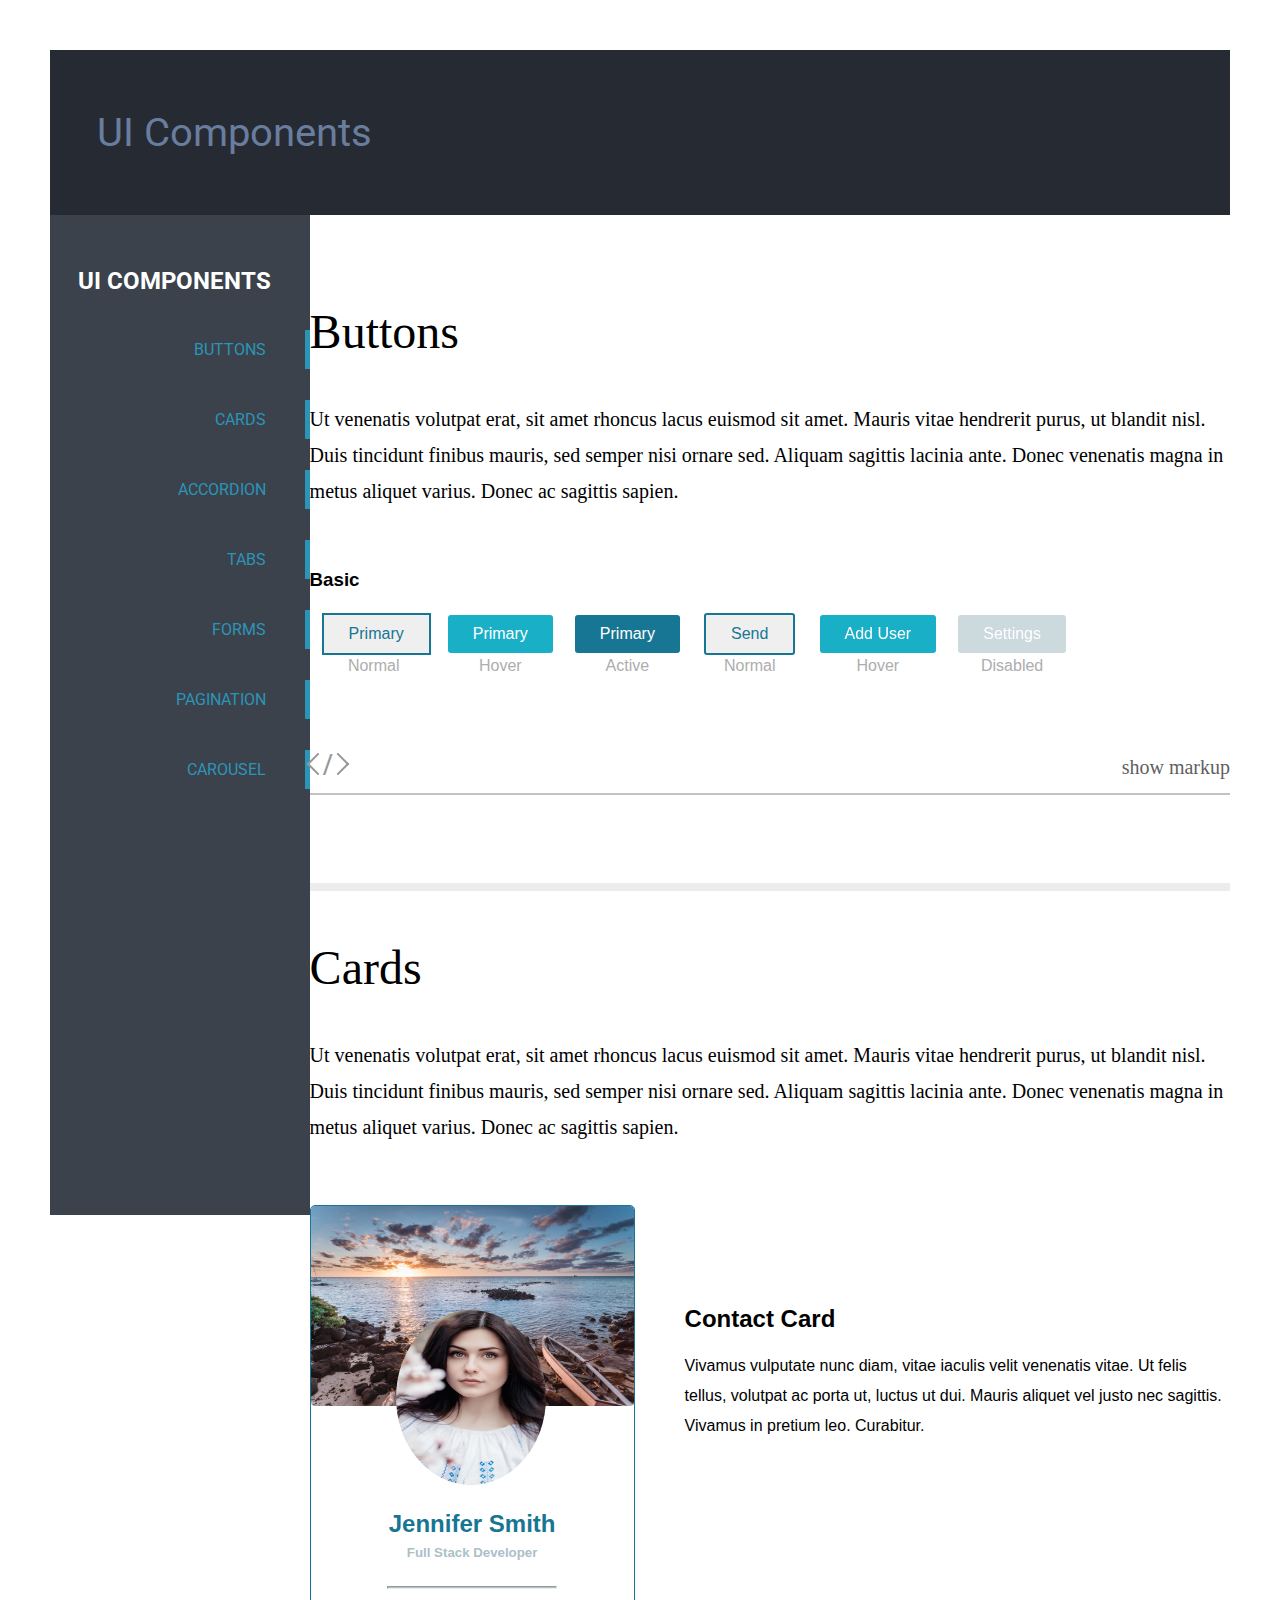
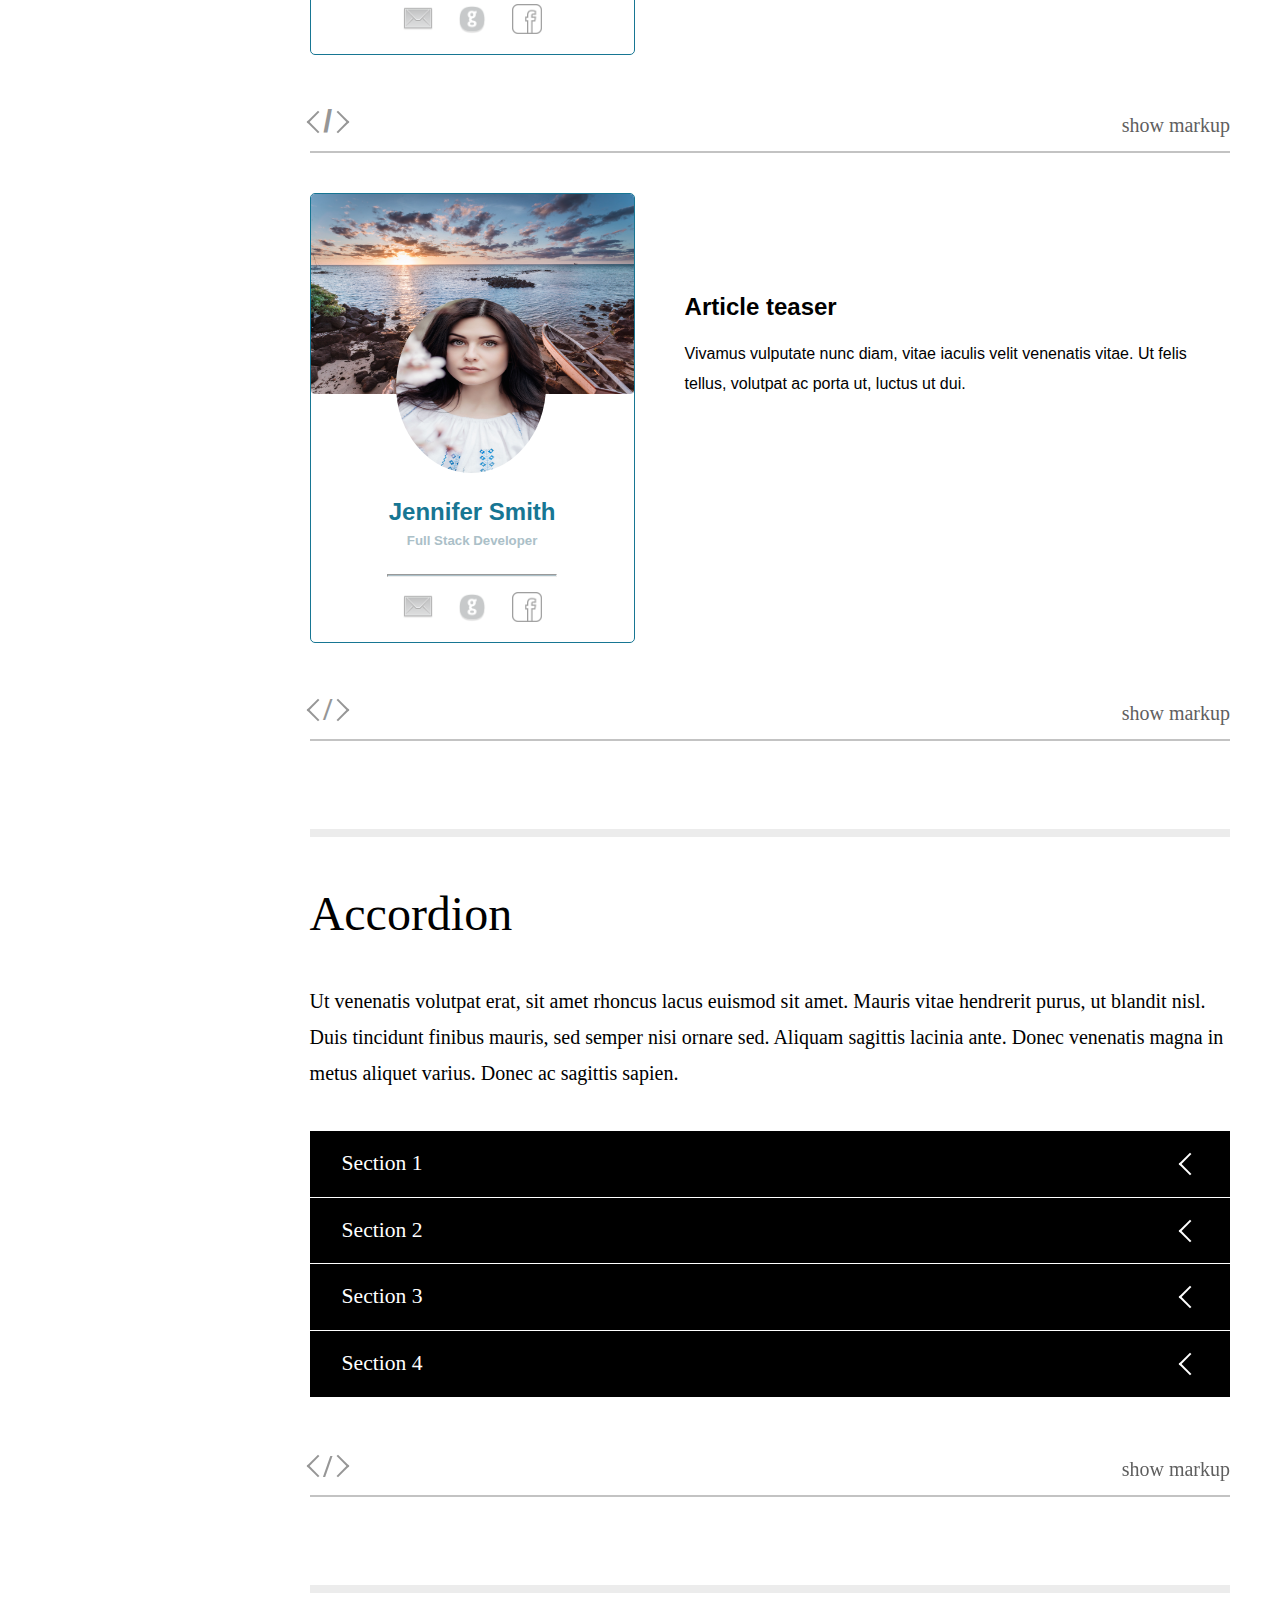
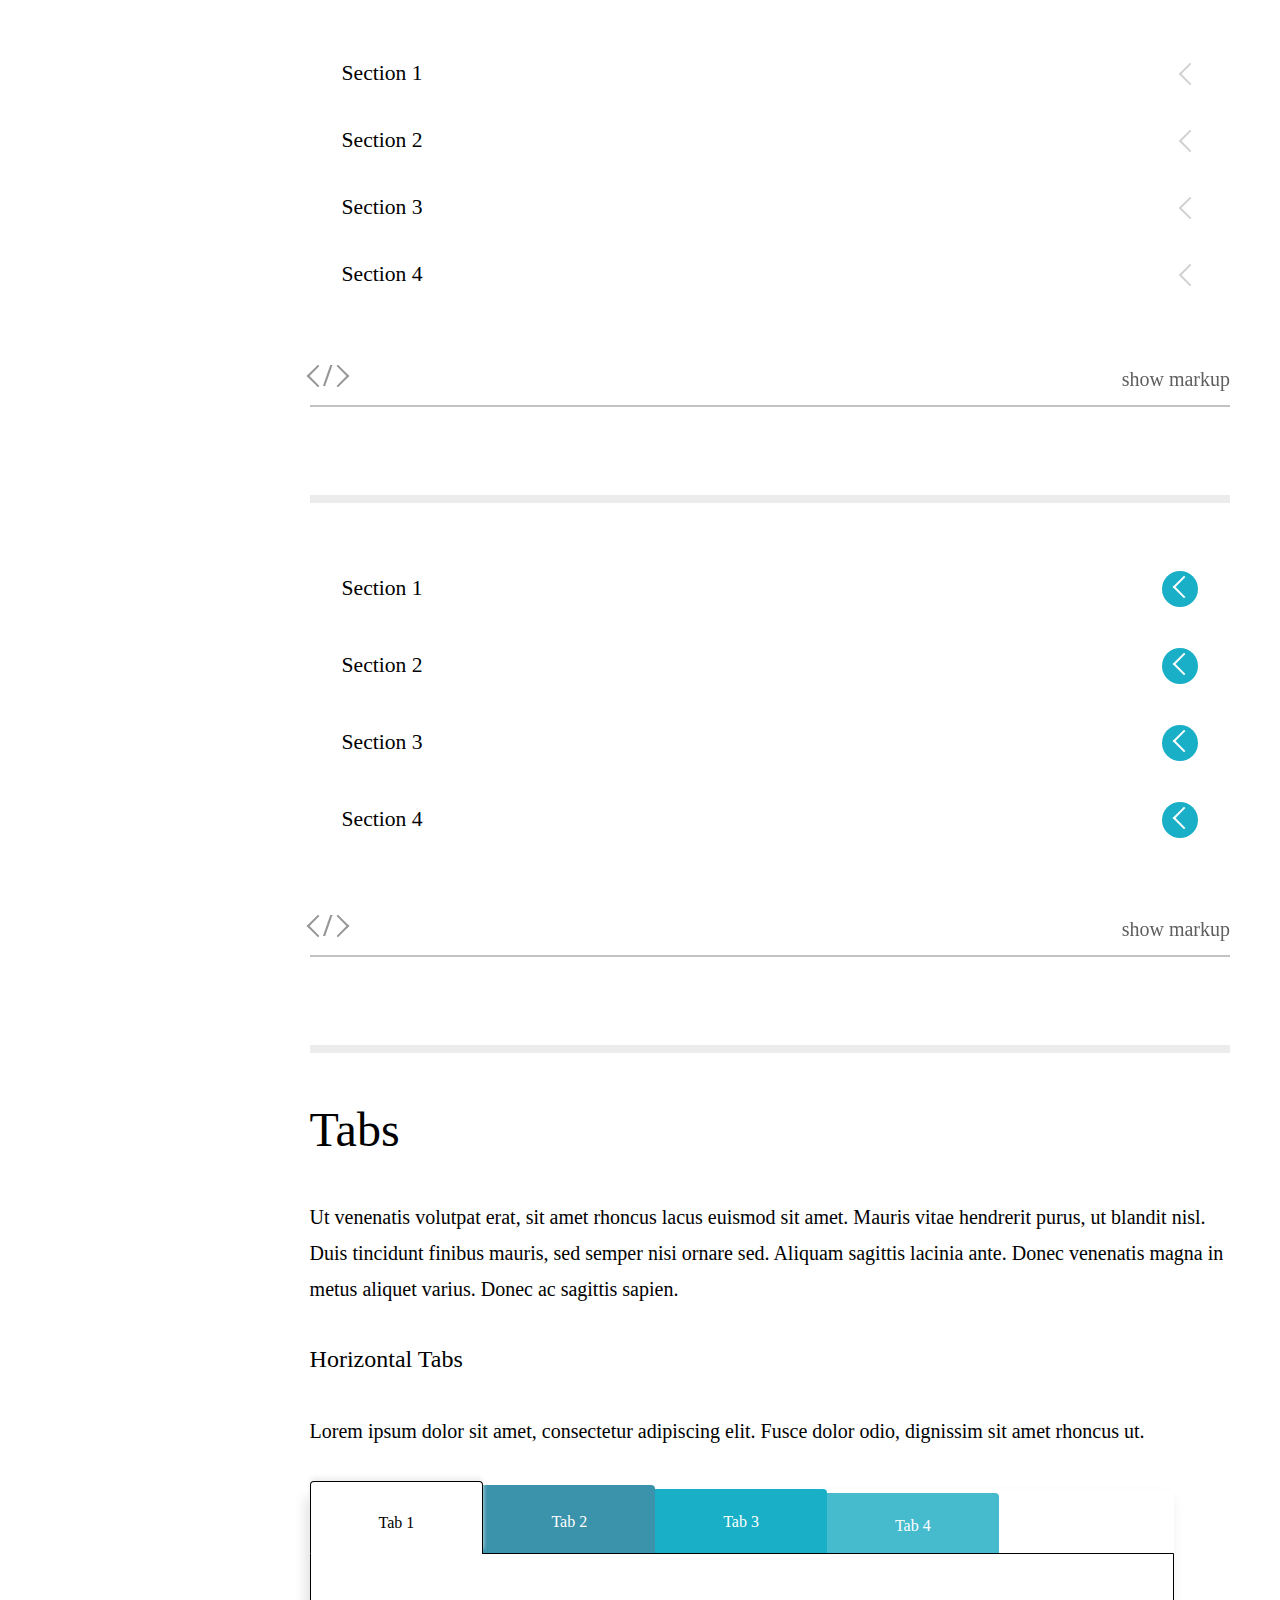
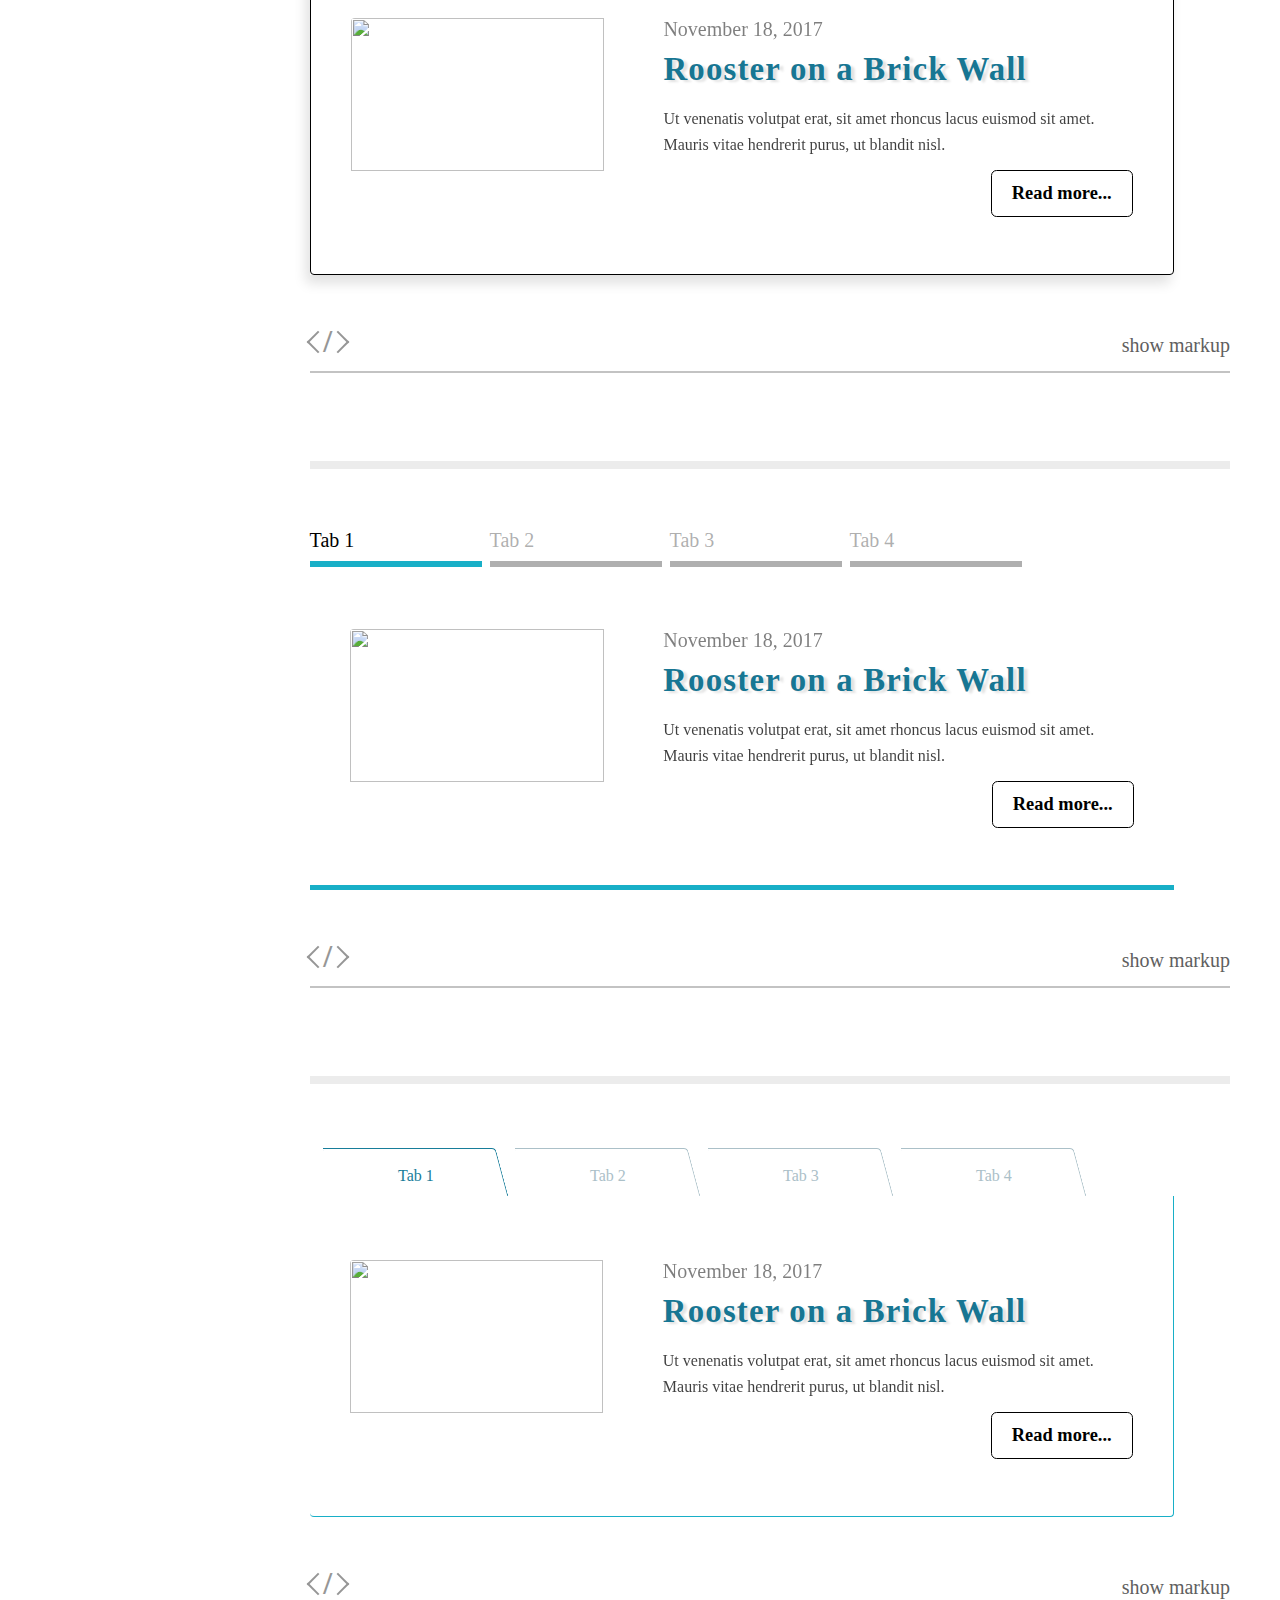
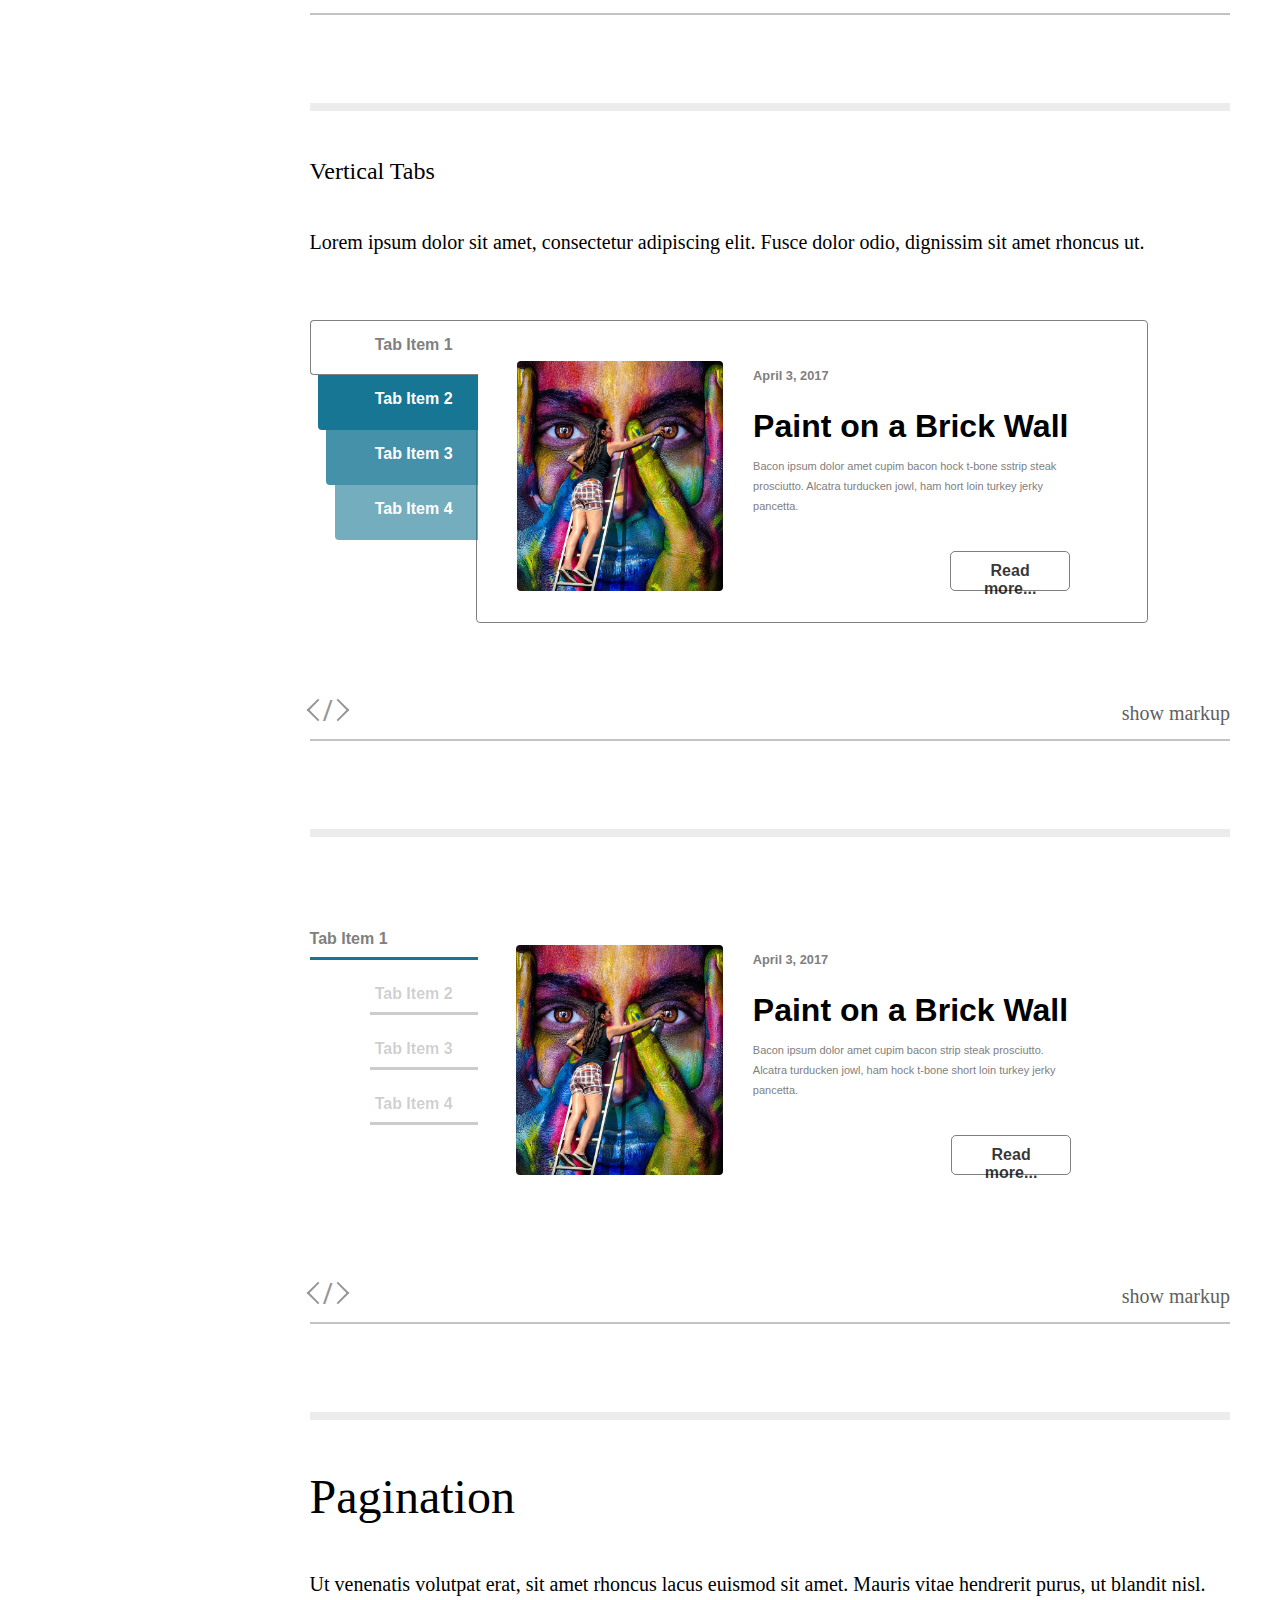
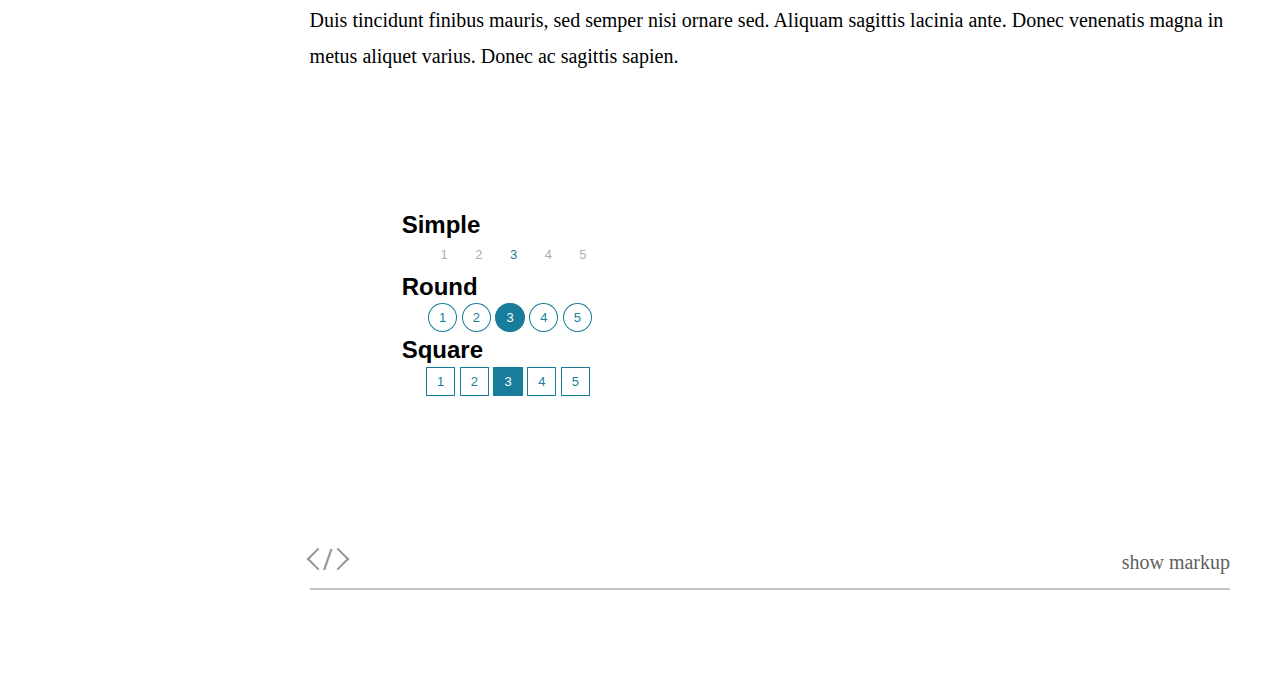
==== index.html @ 6b79c6bf "structure for teaser" ====
<!DOCTYPE html>
<html lang="en">

<head>
	<meta charset="UTF-8">
	<link rel="stylesheet" href="styles.css" />
	<link href="Accordion/accordion.css" rel="stylesheet" type="text/css" />
	<link href="buttons/buttons_styles.css" rel="stylesheet" type="text/css" />
	<link href="cards/cards_styles.css" rel="stylesheet" type="text/css" />
	<link href="article_teaser/article_styles.css" rel="stylesheet" type="text/css" />
	<link href="Tabs/Tabs.css" rel="stylesheet" type="text/css" />
	<link href="Tabs2/tabs.css" rel="stylesheet" type="text/css" />
	<link href="https://fonts.googleapis.com/css?family=Roboto:300,400" rel="stylesheet">
	<link rel="stylesheet" type="text/css" href="pagination/pagination.css">
	<script src="https://use.fontawesome.com/22ee5fc5a4.js"></script>
	<title>UI Components</title>
</head>

<body>
	<div class="title-container">
		<h1>UI Components</h1>
	</div>
	<div class="wrapper">
		<div class="left-container">
			<h2>UI COMPONENTS</h2>
			<p>
				<a href="#buttons">BUTTONS</a>
			</p>
			<p>
				<a href="#cards">CARDS</a>
			</p>
			<p>
				<a href="#accordions">ACCORDION</a>
			</p>
			<p>
				<a href="#tabs">TABS</a>
			</p>
			<p>
				<a href="#forms">FORMS</a>
			</p>
			<p>
				<a href="#paginations">PAGINATION</a>
			</p>
			<p>
				<a href="#carousels">CAROUSEL</a>
			</p>
		</div>
		<div class="right-container">
			<!-- Button Section -->
			<section class="section" id="buttons">
				<div class="section__title">Buttons</div>
				<div class="section__description">Ut venenatis volutpat erat, sit amet rhoncus lacus euismod sit amet. Mauris vitae hendrerit purus, ut blandit nisl. Duis
					tincidunt finibus mauris, sed semper nisi ornare sed. Aliquam sagittis lacinia ante. Donec venenatis magna in metus
					aliquet varius. Donec ac sagittis sapien.
				</div>
				<div class="container basic">
					<h3>Basic</h3>
					<table>
						<tr>
							<th>
								<button type="button" id="normal">Primary</button>
							</th>
							<th>
								<button type="button" id="hover">Primary</button>
							</th>
							<th>
								<button type="button" id="active">Primary</button>
							</th>
							<th>
								<button type="button" id="normal2">
									<div id="send_icon">
										<i class="fa fa-paper-plane"></i>
										Send
									</div>
								</button>
							</th>

							<th>
								<button type="button" id="hover2">
									<div id="add_user_icon">
										<i class="fa fa-user-plus"></i>
										Add User
									</div>

								</button>
							</th>

							<th>
								<button type="button" id="disabled">
									<div id="settings_icon">
										<i class="fa fa-cog"></i>
										Settings
									</div>
								</button>
							</th>
						</tr>
						<tr id="button_caption">
							<td>Normal</td>
							<td>Hover</td>
							<td>Active</td>
							<td>Normal</td>
							<td>Hover</td>
							<td>Disabled</td>
						</tr>
					</table>
				</div>
				<div class="bottom-divider">
					<div class="codeIcon">
						<div class="arrow left"></div>
						<div class="slash"> / </div>
						<div class="arrow right"></div>
					</div>
					<div class="showMarkup">show markup</div>
				</div>
			</section>
			<!-- Card section -->
			<section class="section" id="cards">
				<div class="section__title">Cards</div>
				<div class="section__description">Ut venenatis volutpat erat, sit amet rhoncus lacus euismod sit amet. Mauris vitae hendrerit purus, ut blandit nisl. Duis
					tincidunt finibus mauris, sed semper nisi ornare sed. Aliquam sagittis lacinia ante. Donec venenatis magna in metus
					aliquet varius. Donec ac sagittis sapien.
				</div>
				<div class="container">
					<div id="cards_content">
						<div id="cards_left">
							<img src="cards/img/scenery.jpg" alt="Scenery" id="cards_img">
							<img src="cards/img/girl.jpg" alt="Girl" id="cards_content_img">
							<div id="name_and_title">
								<h2 style="color: #177693">Jennifer Smith</h2>
								<h5 style="color: #ABC0C8; line-height: 30px">Full Stack Developer</h5>
							</div>
							<br />
							<hr style="margin: 0 auto; width: 170px; height: 3px; background-color: #ABC0C8; " />

							<div id="cards_content_icons">
								<img src="cards/img/mail-icon.png" class="icon_images" />
								<img src="cards/img/github-icon.png" class="icon_images" />
								<img src="cards/img/facebook-icon.png" class="icon_images" />
							</div>
						</div>

						<div id="cards_right">
							<h2>Contact Card</h2>
							<br />
							<p>Vivamus vulputate nunc diam, vitae iaculis velit venenatis vitae. Ut felis tellus, volutpat ac porta ut, luctus ut
								dui. Mauris aliquet vel justo nec sagittis. Vivamus in pretium leo. Curabitur.
							</p>
						</div>
					</div>
				</div>
				<div class="container">
					<div class="bottom-divider">
						<div class="codeIcon">
							<div class="arrow left"></div>
							<div class="slash"> / </div>
							<div class="arrow right"></div>
						</div>
						<div class="showMarkup">show markup</div>
					</div>

					<div id="article_content">
						<div id="article_left">
							<img src="cards/img/scenery.jpg" alt="Scenery" id="cards_img">
							<img src="cards/img/girl.jpg" alt="Girl" id="cards_content_img">
							<div id="name_and_title">
								<h2 style="color: #177693">Jennifer Smith</h2>
								<h5 style="color: #ABC0C8; line-height: 30px">Full Stack Developer</h5>
							</div>
							<br />
							<hr style="margin: 0 auto; width: 170px; height: 3px; background-color: #ABC0C8; " />

							<div id="article_content_icons">
								<img src="cards/img/mail-icon.png" class="icon_images" />
								<img src="cards/img/github-icon.png" class="icon_images" />
								<img src="cards/img/facebook-icon.png" class="icon_images" />
							</div>
						</div>

						<div id="article_right">
							<h2>Article teaser</h2>
							<br />
							<p>Vivamus vulputate nunc diam, vitae iaculis velit venenatis vitae. Ut felis tellus, volutpat ac porta ut, luctus ut
								dui.
							</p>
						</div>
					</div>
				</div>
				<div class="bottom-divider">
					<div class="codeIcon">
						<div class="arrow left"></div>
						<div class="slash"> / </div>
						<div class="arrow right"></div>
					</div>
					<div class="showMarkup">show markup</div>
				</div>
			</section>
			<!-- Accordion section -->
			<section class="section" id="accordions">
				<div class="section__title">Accordion</div>
				<div class="section__description">Ut venenatis volutpat erat, sit amet rhoncus lacus euismod sit amet. Mauris vitae hendrerit purus, ut blandit nisl. Duis
					tincidunt finibus mauris, sed semper nisi ornare sed. Aliquam sagittis lacinia ante. Donec venenatis magna in metus
					aliquet varius. Donec ac sagittis sapien.
				</div>
				<div class="accordion">
					<div class="accordion__item">
						<input type="checkbox" name="section--1" id="section--1">
						<label class="accordion__title">
							Section 1
							<div class="arrow left"></div>
						</label>
						<div class="accordion__panel">
							<div class="accordion__panel-item">
								<img src="Images/washedAshore.jpg">
							</div>
							<div class="accordion__panel-item">
								<div class="accordion__panel-text">
									<div class="accordion__panel-header">Ship. Washed ashore.</div>
									Pellentesque facilisis, massa nec auctor hendrerit, neque nisi sollicitudin nibh, at egestas sapien augue sit amet augue.
									Interdum et malesuada fames ac ante ipsum primis in faucibus.
								</div>
							</div>
						</div>
					</div>
					<div class="accordion__item">
						<input type="checkbox" name="section--1" id="section--1">
						<label class="accordion__title">
							Section 2
							<div class="arrow left"></div>
						</label>
						<div class="accordion__panel">
							<div class="accordion__panel-item">
								<img src="Images/Ghoste.jpg">
							</div>
							<div class="accordion__panel-item">
								<div class="accordion__panel-text">
									<div class="accordion__panel-header">Ghostemane. Venom.</div>
									Pellentesque facilisis, massa nec auctor hendrerit, neque nisi sollicitudin nibh, at egestas sapien augue sit amet augue.
									Interdum et malesuada fames ac ante ipsum primis in faucibus.
								</div>
							</div>
						</div>
					</div>
					<div class="accordion__item">
						<input type="checkbox" name="section--1" id="section--1">
						<label class="accordion__title">
							Section 3
							<div class="arrow left"></div>
						</label>
						<div class="accordion__panel">
							<div class="accordion__panel-item">
								<img src="Images/lighthouse.jpg">
							</div>
							<div class="accordion__panel-item">
								<div class="accordion__panel-text">
									<div class="accordion__panel-header">Lighthouse. Isolation.</div>
									Pellentesque facilisis, massa nec auctor hendrerit, neque nisi sollicitudin nibh, at egestas sapien augue sit amet augue.
									Interdum et malesuada fames ac ante ipsum primis in faucibus.
								</div>
							</div>
						</div>
					</div>
					<div class="accordion__item">
						<input type="checkbox" name="section--1" id="section--1">
						<label class="accordion__title">
							Section 4
							<div class="arrow left"></div>
						</label>
						<div class="accordion__panel">
							<div class="accordion__panel-item">
								<img src="Images/people.jpg">
							</div>
							<div class="accordion__panel-item">
								<div class="accordion__panel-text">
									<div class="accordion__panel-header">People. Scattered.</div>
									Pellentesque facilisis, massa nec auctor hendrerit, neque nisi sollicitudin nibh, at egestas sapien augue sit amet augue.
									Interdum et malesuada fames ac ante ipsum primis in faucibus.
								</div>
							</div>
						</div>
					</div>
				</div>
				<div class="bottom-divider">
					<div class="codeIcon">
						<div class="arrow left"></div>
						<div class="slash"> / </div>
						<div class="arrow right"></div>
					</div>
					<div class="showMarkup">show markup</div>
				</div>
			</section>
			<section class="section--borderless section">
				<div class="accordion">
					<div class="accordion__item">
						<input type="checkbox" name="section--1" id="section--1">
						<label class="accordion__title--white--borderless accordion__title">
							<div class="accordion__title-text">Section 1</div>
							<div class="arrow left"></div>
						</label>
						<div class="accordion__panel">
							<div class="accordion__panel-item">
								<img src="Images/washedAshore.jpg">
							</div>
							<div class="accordion__panel-item">
								<div class="accordion__panel-text">
									<div class="accordion__panel-header">Ship. Washed ashore.</div>
									Pellentesque facilisis, massa nec auctor hendrerit, neque nisi sollicitudin nibh, at egestas sapien augue sit amet augue.
									Interdum et malesuada fames ac ante ipsum primis in faucibus.
								</div>
							</div>
						</div>
					</div>
					<div class="accordion__item">
						<input type="checkbox" name="section--1" id="section--1">
						<label class="accordion__title--white--borderless accordion__title">
							<div class="accordion__title-text">Section 2</div>
							<div class="arrow left"></div>
						</label>
						<div class="accordion__panel">
							<div class="accordion__panel-item">
								<img src="Images/Ghoste.jpg">
							</div>
							<div class="accordion__panel-item">
								<div class="accordion__panel-text">
									<div class="accordion__panel-header">Ghostemane. Venom.</div>
									Pellentesque facilisis, massa nec auctor hendrerit, neque nisi sollicitudin nibh, at egestas sapien augue sit amet augue.
									Interdum et malesuada fames ac ante ipsum primis in faucibus.
								</div>
							</div>
						</div>
					</div>
					<div class="accordion__item">
						<input type="checkbox" name="section--1" id="section--1">
						<label class="accordion__title--white--borderless accordion__title">
							<div class="accordion__title-text">Section 3</div>
							<div class="arrow left"></div>
						</label>
						<div class="accordion__panel">
							<div class="accordion__panel-item">
								<img src="Images/lighthouse.jpg">
							</div>
							<div class="accordion__panel-item">
								<div class="accordion__panel-text">
									<div class="accordion__panel-header">Lighthouse. Isolation.</div>
									Pellentesque facilisis, massa nec auctor hendrerit, neque nisi sollicitudin nibh, at egestas sapien augue sit amet augue.
									Interdum et malesuada fames ac ante ipsum primis in faucibus.
								</div>
							</div>
						</div>
					</div>
					<div class="accordion__item">
						<input type="checkbox" name="section--1" id="section--1">
						<label class="accordion__title--white--borderless accordion__title">
							<div class="accordion__title-text">Section 4</div>
							<div class="arrow left"></div>
						</label>
						<div class="accordion__panel">
							<div class="accordion__panel-item">
								<img src="Images/people.jpg">
							</div>
							<div class="accordion__panel-item">
								<div class="accordion__panel-text">
									<div class="accordion__panel-header">People. Scattered.</div>
									Pellentesque facilisis, massa nec auctor hendrerit, neque nisi sollicitudin nibh, at egestas sapien augue sit amet augue.
									Interdum et malesuada fames ac ante ipsum primis in faucibus.
								</div>
							</div>
						</div>
					</div>
				</div>
				<div class="bottom-divider">
					<div class="codeIcon">
						<div class="arrow left"></div>
						<div class="slash"> / </div>
						<div class="arrow right"></div>
					</div>
					<div class="showMarkup">show markup</div>
				</div>
			</section>
			<section class="section--borderless section">
				<div class="accordion">
					<div class="accordion__item">
						<input type="checkbox" name="section--1" id="section--1">
						<label class="accordion__title--white--borderless accordion__title">
							<div class="accordion__title-text">Section 1</div>
							<div class="icon__wrapper--circle">
								<div class="arrow left"></div>
							</div>
						</label>
						<div class="accordion__panel--black accordion__panel">
							<div class="accordion__panel-item">
								<img src="Images/washedAshore.jpg">
							</div>
							<div class="accordion__panel-item">
								<div class="accordion__panel-text">
									<div class="accordion__panel-header">Ship. Washed ashore.</div>
									Pellentesque facilisis, massa nec auctor hendrerit, neque nisi sollicitudin nibh, at egestas sapien augue sit amet augue.
									Interdum et malesuada fames ac ante ipsum primis in faucibus.
								</div>
							</div>
						</div>
					</div>
					<div class="accordion__item">
						<input type="checkbox" name="section--1" id="section--1">
						<label class="accordion__title--white--borderless accordion__title">
							<div class="accordion__title-text">Section 2</div>
							<div class="icon__wrapper--circle">
								<div class="arrow left"></div>
							</div>
						</label>
						<div class="accordion__panel--black accordion__panel">
							<div class="accordion__panel-item">
								<img src="Images/Ghoste.jpg">
							</div>
							<div class="accordion__panel-item">
								<div class="accordion__panel-text">
									<div class="accordion__panel-header">Ghostemane. Venom.</div>
									Pellentesque facilisis, massa nec auctor hendrerit, neque nisi sollicitudin nibh, at egestas sapien augue sit amet augue.
									Interdum et malesuada fames ac ante ipsum primis in faucibus.
								</div>
							</div>
						</div>
					</div>
					<div class="accordion__item">
						<input type="checkbox" name="section--1" id="section--1">
						<label class="accordion__title--white--borderless accordion__title">
							<div class="accordion__title-text">Section 3</div>
							<div class="icon__wrapper--circle">
								<div class="arrow left"></div>
							</div>
						</label>
						<div class="accordion__panel--black accordion__panel">
							<div class="accordion__panel-item">
								<img src="Images/lighthouse.jpg">
							</div>
							<div class="accordion__panel-item">
								<div class="accordion__panel-text">
									<div class="accordion__panel-header">Lighthouse. Isolation.</div>
									Pellentesque facilisis, massa nec auctor hendrerit, neque nisi sollicitudin nibh, at egestas sapien augue sit amet augue.
									Interdum et malesuada fames ac ante ipsum primis in faucibus.
								</div>
							</div>
						</div>
					</div>
					<div class="accordion__item">
						<input type="checkbox" name="section--1" id="section--1">
						<label class="accordion__title--white--borderless accordion__title">
							<div class="accordion__title-text">Section 4</div>
							<div class="icon__wrapper--circle">
								<div class="arrow left"></div>
							</div>
						</label>
						<div class="accordion__panel--black accordion__panel">
							<div class="accordion__panel-item">
								<img src="Images/people.jpg">
							</div>
							<div class="accordion__panel-item">
								<div class="accordion__panel-text">
									<div class="accordion__panel-header">People. Scattered.</div>
									Pellentesque facilisis, massa nec auctor hendrerit, neque nisi sollicitudin nibh, at egestas sapien augue sit amet augue.
									Interdum et malesuada fames ac ante ipsum primis in faucibus.
								</div>
							</div>
						</div>
					</div>
				</div>
				<div class="bottom-divider">
					<div class="codeIcon">
						<div class="arrow left"></div>
						<div class="slash"> / </div>
						<div class="arrow right"></div>
					</div>
					<div class="showMarkup">show markup</div>
				</div>
			</section>
			<!-- Tab section -->
			<section class="section" id="tabs">
				<div class="section__title">Tabs</div>
				<div class="section__description">Ut venenatis volutpat erat, sit amet rhoncus lacus euismod sit amet. Mauris vitae hendrerit purus, ut blandit nisl. Duis
					tincidunt finibus mauris, sed semper nisi ornare sed. Aliquam sagittis lacinia ante. Donec venenatis magna in metus
					aliquet varius. Donec ac sagittis sapien.
				</div>
				<div class="section__sub-title">Horizontal Tabs</div>
				<div class="section__description">Lorem ipsum dolor sit amet, consectetur adipiscing elit. Fusce dolor odio, dignissim sit amet rhoncus ut.
				</div>
				<div class="tabComponent clearfix">
					<input type="radio" name="tab" id="tab1" checked>
					<label for="tab1" class="first">
						Tab 1
						<div class="tab__border-bottom"></div>
					</label>
					<input type="radio" name="tab" id="tab2">
					<label for="tab2">
						Tab 2
						<div class="tab__border-bottom"></div>
					</label>
					<input type="radio" name="tab" id="tab3">
					<label for="tab3">
						Tab 3
						<div class="tab__border-bottom"></div>
					</label>
					<input type="radio" name="tab" id="tab4">
					<label for="tab4" class="last">
						Tab 4
						<div class="tab__border-bottom"></div>
					</label>
					<div class="tabContent">
						<div id="tab1Content" class="clearfix">
							<div class="tabContent__item">
								<img src="Images/cock.jpg">
							</div>
							<div class="tabContent__item">
								<div class="date">November 18, 2017</div>
								<h2>Rooster on a Brick Wall</h2>
								<div class="tabContent__item-description">
									Ut venenatis volutpat erat, sit amet rhoncus lacus euismod sit amet. Mauris vitae hendrerit purus, ut blandit nisl.
								</div>
								<div class="tabContent__item-row--last">
									<button class="button--transparent">Read more...</button>
								</div>
							</div>
						</div>
						<div id="tab2Content" class="clearfix">
							<div class="tabContent__item">
								<img src="Images/monkey.jpg">
							</div>
							<div class="tabContent__item">
								<div class="date"> October 1, 2017</div>
								<h2>Monkey perched on a branch</h2>
								<div class="tabContent__item-description">
									Ut venenatis volutpat erat, sit amet rhoncus lacus euismod sit amet. Mauris vitae hendrerit purus, ut blandit nisl.
								</div>
								<div class="tabContent__item-row--last">
									<button class="button--transparent">Read more...</button>
								</div>
							</div>
						</div>
						<div id="tab3Content" class="clearfix">
							<div class="tabContent__item">
								<img src="Images/A.jpg">
							</div>
							<div class="tabContent__item">
								<div class="date">July 14, 2016</div>
								<h2>The Letter A</h2>
								<div class="tabContent__item-description">
									Ut venenatis volutpat erat, sit amet rhoncus lacus euismod sit amet. Mauris vitae hendrerit purus, ut blandit nisl.
								</div>
								<div class="tabContent__item-row--last">
									<button class="button--transparent">Read more...</button>
								</div>
							</div>
						</div>
						<div id="tab4Content" class="clearfix">
							<div class="tabContent__item">
								<img src="Images/brick.jpg">
							</div>
							<div class="tabContent__item">
								<div class="date">January 30, 2017</div>
								<h2>Brick among Brick</h2>
								<div class="tabContent__item-description">
									Ut venenatis volutpat erat, sit amet rhoncus lacus euismod sit amet. Mauris vitae hendrerit purus, ut blandit nisl.
								</div>
								<div class="tabContent__item-row--last">
									<button class="button--transparent">Read more...</button>
								</div>
							</div>
						</div>
					</div>
				</div>
				<div class="bottom-divider">
					<div class="codeIcon">
						<div class="arrow left"></div>
						<div class="slash"> / </div>
						<div class="arrow right"></div>
					</div>
					<div class="showMarkup">show markup</div>
				</div>
			</section>
			<section class="section">
				<div class="tabComponent--borderless tabComponent clearfix">
					<input type="radio" name="tab--underline" id="tab1--underline" checked>
					<label for="tab1--underline">
						Tab 1
						<div class="tab__border-bottom"></div>
					</label>
					<input type="radio" name="tab--underline" id="tab2--underline">
					<label for="tab2--underline">
						Tab 2
						<div class="tab__border-bottom"></div>
					</label>
					<input type="radio" name="tab--underline" id="tab3--underline">
					<label for="tab3--underline">
						Tab 3
						<div class="tab__border-bottom"></div>
					</label>
					<input type="radio" name="tab--underline" id="tab4--underline">
					<label for="tab4--underline" class="last">
						Tab 4
						<div class="tab__border-bottom"></div>
					</label>
					<div class="tabContent">
						<div id="tab1Content--underline" class="clearfix">
							<div class="tabContent__item">
								<img src="Images/cock.jpg">
							</div>
							<div class="tabContent__item">
								<div class="date">November 18, 2017</div>
								<h2>Rooster on a Brick Wall</h2>
								<div class="tabContent__item-description">
									Ut venenatis volutpat erat, sit amet rhoncus lacus euismod sit amet. Mauris vitae hendrerit purus, ut blandit nisl.
								</div>
								<div class="tabContent__item-row--last">
									<button class="button--transparent">Read more...</button>
								</div>
							</div>
						</div>
						<div id="tab2Content--underline" class="clearfix">
							<div class="tabContent__item">
								<img src="Images/monkey.jpg">
							</div>
							<div class="tabContent__item">
								<div class="date"> October 1, 2017</div>
								<h2>Monkey perched on a branch</h2>
								<div class="tabContent__item-description">
									Ut venenatis volutpat erat, sit amet rhoncus lacus euismod sit amet. Mauris vitae hendrerit purus, ut blandit nisl.
								</div>
								<div class="tabContent__item-row--last">
									<button class="button--transparent">Read more...</button>
								</div>
							</div>
						</div>
						<div id="tab3Content--underline" class="clearfix">
							<div class="tabContent__item">
								<img src="Images/A.jpg">
							</div>
							<div class="tabContent__item">
								<div class="date">July 14, 2016</div>
								<h2>The Letter A</h2>
								<div class="tabContent__item-description">
									Ut venenatis volutpat erat, sit amet rhoncus lacus euismod sit amet. Mauris vitae hendrerit purus, ut blandit nisl.
								</div>
								<div class="tabContent__item-row--last">
									<button class="button--transparent">Read more...</button>
								</div>
							</div>
						</div>
						<div id="tab4Content--underline" class="clearfix">
							<div class="tabContent__item">
								<img src="Images/brick.jpg">
							</div>
							<div class="tabContent__item">
								<div class="date">January 30, 2017</div>
								<h2>Brick among Brick</h2>
								<div class="tabContent__item-description">
									Ut venenatis volutpat erat, sit amet rhoncus lacus euismod sit amet. Mauris vitae hendrerit purus, ut blandit nisl.
								</div>
								<div class="tabContent__item-row--last">
									<button class="button--transparent">Read more...</button>
								</div>
							</div>
						</div>
					</div>
				</div>
				<div class="bottom-divider">
					<div class="codeIcon">
						<div class="arrow left"></div>
						<div class="slash"> / </div>
						<div class="arrow right"></div>
					</div>
					<div class="showMarkup">show markup</div>
				</div>
			</section>
			<section class="section">
				<div class="tabComponent--skew tabComponent clearfix">
					<input type="radio" name="tab--skew" id="tab1--skew" checked>
					<label for="tab1--skew">
						<span class="tab__title--skew">Tab 1</span>
						<div class="tab__border-bottom--active"></div>
					</label>
					<input type="radio" name="tab--skew" id="tab2--skew">
					<label for="tab2--skew">
						<span class="tab__title--skew">Tab 2</span>
						<div class="tab__border-bottom--active"></div>
					</label>
					<input type="radio" name="tab--skew" id="tab3--skew">
					<label for="tab3--skew">
						<span class="tab__title--skew">Tab 3</span>
						<div class="tab__border-bottom--active"></div>
					</label>
					<input type="radio" name="tab--skew" id="tab4--skew">
					<label for="tab4--skew" class="last">
						<span class="tab__title--skew">Tab 4</span>
						<div class="tab__border-bottom--active"></div>
					</label>
					<div class="tabContent">
						<div id="tab1Content--skew" class="clearfix">
							<div class="tabContent__item">
								<img src="Images/cock.jpg">
							</div>
							<div class="tabContent__item">
								<div class="date">November 18, 2017</div>
								<h2>Rooster on a Brick Wall</h2>
								<div class="tabContent__item-description">
									Ut venenatis volutpat erat, sit amet rhoncus lacus euismod sit amet. Mauris vitae hendrerit purus, ut blandit nisl.
								</div>
								<div class="tabContent__item-row--last">
									<button class="button--transparent">Read more...</button>
								</div>
							</div>
						</div>
						<div id="tab2Content--skew" class="clearfix">
							<div class="tabContent__item">
								<img src="Images/monkey.jpg">
							</div>
							<div class="tabContent__item">
								<div class="date"> October 1, 2017</div>
								<h2>Monkey perched on a branch</h2>
								<div class="tabContent__item-description">
									Ut venenatis volutpat erat, sit amet rhoncus lacus euismod sit amet. Mauris vitae hendrerit purus, ut blandit nisl.
								</div>
								<div class="tabContent__item-row--last">
									<button class="button--transparent">Read more...</button>
								</div>
							</div>
						</div>
						<div id="tab3Content--skew" class="clearfix">
							<div class="tabContent__item">
								<img src="Images/A.jpg">
							</div>
							<div class="tabContent__item">
								<div class="date">July 14, 2016</div>
								<h2>The Letter A</h2>
								<div class="tabContent__item-description">
									Ut venenatis volutpat erat, sit amet rhoncus lacus euismod sit amet. Mauris vitae hendrerit purus, ut blandit nisl.
								</div>
								<div class="tabContent__item-row--last">
									<button class="button--transparent">Read more...</button>
								</div>
							</div>
						</div>
						<div id="tab4Content--skew" class="clearfix">
							<div class="tabContent__item">
								<img src="Images/brick.jpg">
							</div>
							<div class="tabContent__item">
								<div class="date">January 30, 2017</div>
								<h2>Brick among Brick</h2>
								<div class="tabContent__item-description">
									Ut venenatis volutpat erat, sit amet rhoncus lacus euismod sit amet. Mauris vitae hendrerit purus, ut blandit nisl.
								</div>
								<div class="tabContent__item-row--last">
									<button class="button--transparent">Read more...</button>
								</div>
							</div>
						</div>
					</div>
				</div>
				<div class="bottom-divider">
					<div class="codeIcon">
						<div class="arrow left"></div>
						<div class="slash"> / </div>
						<div class="arrow right"></div>
					</div>
					<div class="showMarkup">show markup</div>
				</div>
			</section>
			<!-- vertival tabs -->
			<section class="section">
				<div class="section__sub-title">Vertical Tabs</div>
				<div class="section__description">Lorem ipsum dolor sit amet, consectetur adipiscing elit. Fusce dolor odio, dignissim sit amet rhoncus ut.
				</div>
				<div class="vertical-tab-container">
					<ul class="nav vertical-nav-tabs">
						<li class="vertical-nav-item ">
							<a class="vertical-pills-nav-link v-tab1 active" href="#">Tab Item 1</a>
						</li>
						<li class="vertical-nav-item ">
							<a class="vertical-pills-nav-link v-tab2" href="#">Tab Item 2</a>
						</li>
						<li class="vertical-nav-item ">
							<a class="vertical-pills-nav-link v-tab3" href="#">Tab Item 3</a>
						</li>
						<li class="vertical-nav-item ">
							<a class="vertical-pills-nav-link v-tab4" href="#">Tab Item 4</a>
						</li>
					</ul>
					<div class="tab-content">
						<div class="tab-pane active">
							<div class="image">
								<img src="Tabs/img/painting.jpg" alt="">
							</div>
							<div class="content">
								<div class="published-date">
									<p>April 3, 2017</p>
								</div>
								<div class="article">
									<p class="title">
										Paint on a Brick Wall
									</p>
									<p class="content">Bacon ipsum dolor amet cupim bacon hock t-bone sstrip steak prosciutto. Alcatra turducken jowl, ham hort loin turkey
										jerky pancetta.
									</p>
								</div>
								<div class="more">
									<button class="read-more-btn">Read more...</button>
								</div>
							</div>
						</div>
					</div>
				</div>
				<div class="bottom-divider">
					<div class="codeIcon">
						<div class="arrow left"></div>
						<div class="slash"> / </div>
						<div class="arrow right"></div>
						<div class="showMarkup">show markup</div>
					</div>
				</div>
			</section>
			<section class="section">
				<div class="vertical-tab-container">
					<ul class="nav vertical-nav-tabs">
						<li class="vertical-nav-item ">
							<a class="vertical-underline-nav-link active" href="#">Tab Item 1</a>
						</li>
						<li class="vertical-nav-item ">
							<a class="vertical-underline-nav-link " href="#">Tab Item 2</a>
						</li>
						<li class="vertical-nav-item ">
							<a class="vertical-underline-nav-link " href="#">Tab Item 3</a>
						</li>
						<li class="vertical-nav-item ">
							<a class="vertical-underline-nav-link " href="#">Tab Item 4</a>
						</li>
					</ul>
					<div class="tab-content clear-border">
						<div class="tab-pane active">
							<div class="image">
								<img src="Tabs/img/painting.jpg" alt="">
							</div>
							<div class="content">
								<div class="published-date">
									<p>April 3, 2017</p>
								</div>
								<div class="article">
									<p class="title">
										Paint on a Brick Wall
									</p>
									<p class="content">Bacon ipsum dolor amet cupim bacon strip steak prosciutto. Alcatra turducken jowl, ham hock t-bone short loin turkey
										jerky pancetta.
									</p>
								</div>
								<div class="more">
									<button class="read-more-btn">Read more...</button>
								</div>
							</div>
						</div>
					</div>
				</div>
				<div class="bottom-divider">
					<div class="codeIcon">
						<div class="arrow left"></div>
						<div class="slash"> / </div>
						<div class="arrow right"></div>
						<div class="showMarkup">show markup</div>
					</div>
				</div>
			</section>
			<!-- Pagination section -->
			<section class="section" id="paginations">
				<div class="section__title">Pagination</div>
				<div class="section__description">Ut venenatis volutpat erat, sit amet rhoncus lacus euismod sit amet. Mauris vitae hendrerit purus, ut blandit nisl. Duis
					tincidunt finibus mauris, sed semper nisi ornare sed. Aliquam sagittis lacinia ante. Donec venenatis magna in metus
					aliquet varius. Donec ac sagittis sapien.
				</div>
				<div class="c-pagination">
					<div class="c-pagination-container">
						<h2>Simple</h2>
						<ul>
							<li class="s-arrow">
								<a href="#">
									<i class="fa fa-angle-left fa-lg"></i>
								</a>
							</li>
							<li class="s-number">
								<a href="#">1</a>
							</li>
							<li class="s-number">
								<a href="#">2</a>
							</li>
							<li class="s-active">
								<a href="#">3</a>
							</li>
							<li class="s-number">
								<a href="#">4</a>
							</li>
							<li class="s-number">
								<a href="#">5</a>
							</li>
							<li class="s-arrow">
								<a href="#">
									<i class="fa fa-angle-right fa-lg"></i>
								</a>
							</li>
						</ul>
					</div>
					<div class="c-pagination-container">
						<h2>Round</h2>
						<ul>
							<li class="r-arrow">
								<a href="#">
									<i class="fa fa-angle-left fa-lg"></i>
								</a>
							</li>
							<li class="r-number">
								<a href="#">1</a>
							</li>
							<li class="r-number">
								<a href="#">2</a>
							</li>
							<li class="r-active">
								<a href="#">3</a>
							</li>
							<li class="r-number">
								<a href="#">4</a>
							</li>
							<li class="r-number">
								<a href="#">5</a>
							</li>
							<li class="r-arrow">
								<a href="">
									<i class="fa fa-angle-right fa-lg"></i>
								</a>
							</li>
						</ul>
					</div>
					<div class="c-pagination-container">
						<h2>Square</h2>
						<ul>
							<li class="q-arrow">
								<a href="#">
									<i class="fa fa-angle-left fa-lg"></i>
								</a>
							</li>
							<li class="q-number">
								<a href="#">1</a>
							</li>
							<li class="q-number">
								<a href="#">2</a>
							</li>
							<li class="q-active">
								<a href="#">3</a>
							</li>
							<li class="q-number">
								<a href="#">4</a>
							</li>
							<li class="q-number">
								<a href="#">5</a>
							</li>
							<li class="q-arrow">
								<a href="#">
									<i class="fa fa-angle-right fa-lg"></i>
								</a>
							</li>
						</ul>
					</div>
				</div>
				<div class="bottom-divider">
					<div class="codeIcon">
						<div class="arrow left"></div>
						<div class="slash"> / </div>
						<div class="arrow right"></div>
					</div>
					<div class="showMarkup">show markup</div>
				</div>
			</section>
		</div>
</body>

</html>
---- styles.css ----
body {
	margin: 0;
}


@font-face {
  font-family: "Playfair Display Regular";
  src: url("../../../../projects/Fonts/Playfair_Display/PlayfairDisplay-Regular.ttf") format("truetype");
}

.title-container {
	position: realtive;
	width: 100%;
	background: #262b33;
}

.title-container h1 {
	color: #697d9e;
	font-family: 'Roboto', sans-serif;
	font-weight: 400;
	margin-top: 0;
	margin-bottom: 0;
	margin-left: 4%;
	padding-top: 5%;
	padding-bottom: 5%;
	font-size: 2.5rem;
}

.wrapper {
	position: relative;
	width: 100%;
	overflow: hidden;
}

.left-container {
	position: absolute;
	height: 100%;
	background-color: #3b424c;
	margin: 0;
	position: relative;
	height: 1000px;
	width: 22%;
	font-family: 'Roboto', sans-serif;
	float: left;
}

.left-container h2 {
	margin-top: 0;
	padding-top: 20%;
	padding-right: 15%;
	color: white;
	text-align: right;

}

.left-container p {
	text-align: right;
	position: relative;
	margin-top: 40px;
	margin-bottom: 40px;
}

.left-container p a {
	text-decoration: none;
	color: #2c95b7;
	padding-right: 15%;
	padding-top: 4%;
	padding-bottom: 4%;
	border-right: 5px solid #2c95b7;
}

.right-container {
	background-color: white;
	width: 78%;
	float: right;
}

.right-container > .section:first-child {
 	border-top: 0;
}
 
.right-container .accordion__item {
 	font-family: "Playfair Display Regular";
}

#accordions .accordion > .accordion__item:last-child .accordion__panel {
	border-bottom: 0.05rem solid black;
}
---- Accordion/accordion.css ----
* {
	box-sizing: border-box;
}

@font-face {
  font-family: "Playfair Display Bold";
  src: url("../../../../../projects/Fonts/Playfair_Display/PlayfairDisplay-Bold.ttf") format("truetype");
}

@font-face {
  font-family: "Playfair Display Regular";
  src: url("../../../../../projects/Fonts/Playfair_Display/PlayfairDisplay-Regular.ttf") format("truetype");
}

@font-face {
  font-family: "Raleway Light";
  src: url("../../../../../projects/Fonts/Raleway/Raleway-Light.ttf") format("truetype");
}

@font-face {
  font-family: "Raleway Thin";
  src: url("../../../../../projects/Fonts/Raleway/Raleway-Thin.ttf") format("truetype");
}

.accordion {
	max-width: 60rem;
}

.accordion__item {
	position: relative;
}

.accordion__panel {
	display: flex;
	flex-direction: row;
	max-height: 0;
	border-right: 0.05rem solid black;
	border-left: 0.05rem solid black;
	opacity: 0;
	-webkit-transition: 0.25s ease-in-out;
	-moz-transition: 0.25s ease-in-out;
	-ms-transition: 0.25s ease-in-out;
	-o-transition: 0.25s ease-in-out;
	transition: 0.25s ease-in-out;
}

.accordion__panel * {
	opacity: 0;
	transition: 0.25s ease-in-out;
}

.accordion__panel--black {
	background: black;
	color: white;
}

.accordion__panel--black .accordion__panel-header {
	color: #18AFC7;
}

.accordion__panel-header {
	font-family: "Playfair Display Bold";
  font-size: 1.85rem;
  line-height: 2rem;
  padding-bottom: 0.5rem;
  margin-bottom: 0.5rem; 
}

.accordion__panel-item {
	flex: 1;
	font-family: "Raleway Light";
	font-size: 1.15rem;
	line-height: 1.618rem;
}

.accordion__panel-item img {
	height: 0;
	width: auto;
	box-shadow: 0.15rem 0.15rem 0.65rem #a5a5a5;	
}

.accordion__panel-text {
	font-family: "Raleway Light";
	line-height: 1.85rem;
}

.accordion__title {
	display: flex;
	align-items: center;
	justify-content: space-between;
	font-family: "Playfair Display Regular";
	font-size: 1.35rem;
	line-height: 1.618rem;
	padding: 1.25rem 2rem;
	background: black;
	border-bottom: 0.05rem groove white;
	color: white;
	-webkit-transition: 0.25s ease-in-out;
	-moz-transition: 0.25s ease-in-out;
	-ms-transition: 0.25s ease-in-out;
	-o-transition: 0.25s ease-in-out;
	transition: 0.25s ease-in-out;
}

.accordion__title--white--borderless {
	background: white;
	color: black;
}

.accordion__title--white--borderless .arrow.left {
	border-color: #0000002e;	
}

.accordion__title--white--borderless + .accordion__panel {
	border: 0;
}

.accordion__title-text {
	margin-right: 1.5rem;
}

.accordion input[type="checkbox"] {
	-webkit-appearance: none;
	position: absolute;
	height: 100%;
  width: 100%;
	opacity: 0;
  margin: 0;
  max-height: 4.25rem;
  z-index: 1;
}

.accordion input[type="checkbox"]:hover {
	cursor: pointer;
}

.accordion input[type="checkbox"]:hover + .accordion__title {
	background: #000000b3;
}

.accordion input[type="checkbox"]:hover + .accordion__title--white--borderless {
	background: #0000001a;
}

.accordion input[type="checkbox"]:checked + .accordion__title  + .accordion__panel * {
	opacity: 1;
}

.accordion input[type="checkbox"]:checked + .accordion__title  + .accordion__panel .accordion__panel-item img {
	height: 100%;
}

.accordion input[type="checkbox"]:checked + .accordion__title {
	border-bottom: 0.25rem solid #18AFC7;
}

.accordion input[type="checkbox"]:checked + .accordion__title + .accordion__panel {
	position: relative;
	display: flex;
	flex-direction: row;
	max-height: 18rem;
	padding: 2.5rem 6rem;
	opacity: 1;
}

.accordion input[type="checkbox"]:checked + .accordion__title > .arrow.left {
	-webkit-transform: rotate(45deg);
	transform: rotate(45deg);
}

.accordion input[type="checkbox"]:checked + .accordion__title > .icon__wrapper--circle {
	-webkit-transform: rotate(-90deg);
	transform: rotate(-90deg);	
}

.arrow {
	height: 1rem;
	width: 1rem;
	border: solid white;
  border-width: 0 0.15rem 0.15rem 0;
  display: inline-block;
  padding: 0.15rem;
  transition: 0.25s ease-in-out;
}

.bottom-divider {
	position: relative;
	line-height: 1.75rem;
	margin: 3.5rem 0 2.5rem;
	width: 100%;
	padding: 0.75rem 0;
  padding-top: 0;
  border-bottom: 0.15rem solid #c3c3c3;
}

.bottom-divider > * {
	cursor: pointer;
}

.bottom-divider > *:hover {
	opacity: 0.85;
}

.bottom-divider .arrow {
	border-color: #969696;
	padding: 0;
}

.bottom-divider .arrow.left {
	margin-right: -0.15rem;
}

.bottom-divider .arrow.right {
	margin-left: -0.15rem;
}

.codeIcon {
	display: inline-flex;
}

.icon__wrapper--circle {
	border-radius: 50%;
	padding: 0.5rem;
	background: #18AFC7;
	height: 2.25rem;
  width: 2.25rem;
  transition: 0.25s ease-in-out;
}

.icon__wrapper--circle > .arrow.left {
	margin-left: 0.35rem;
  margin-bottom: 0.15rem;
  border-color: white;
}

.left {
	-webkit-transform: rotate(135deg);
	transform: rotate(135deg);
}

.right {
	-webkit-transform: rotate(-45deg);
	transform: rotate(-45deg);
}

.section {
	display: flex;
	flex-direction: column;
	justify-content: center;
	align-items: flex-start;
  margin: 4em auto 0;
  padding: 4rem 0 0.5rem 0;
  max-width: 60rem;
  border-top: 0.5rem solid #ececec;
}

.section:first-child .accordion > .accordion__item:last-child .accordion__panel {
	border-bottom: 0.05rem solid black;
}

.section:nth-child(2) .accordion__title--white--borderless {
	justify-content: flex-start;
}

.section--borderless {
	border-top: 0;
	padding-top: 1.5rem;
	margin-top: 0;
}

.section__description {
	font-family: "Raleway Light";
	font-size: 1.25rem;
	line-height: 2.25rem;
	margin-bottom: 2.5rem;
}

.section__title {
  flex: 1;
  width: 100%;
	font-family: "Playfair Display Bold";
	font-size: 3rem;
	line-height: 3.618rem;
	margin-bottom: 2.5rem;
}

.showMarkup {
	position: absolute;
	right: 0;
	top: 0;
	font-family: "Playfair Display Regular";
	font-size: 1.25rem;
	color: #5f5f5f;
}

.slash {
  font-size: 2rem;
  margin-top: -0.4rem;
  color: #969696;
  font-weight: 800;
}
---- buttons/buttons_styles.css ----
* {
  margin: 0;
  padding: 0;
  box-sizing: border-box;
}

.container {
  width: 100%;
  font-family: "Ubuntu", sans-serif;
}

button {
  font-size: 1em;
  padding: 10px 25px;
  color: #177693;
  border-radius: 3px;
  border: 2px solid #177693;
  outline: none;
}

h3 {
  margin-top: 20px;
}

#hover, #hover2{
  color: white;
  background-color: #18AFC7;
  border: #18AFC7;
}

#active {
  color: white;
  background-color: #177693;
  border: #177693;
}

table {
  padding-top: 20px;
  padding-bottom: 20px;
}

th {
  padding: 0 10px;
}

td {
  text-align: center;
}

#button_caption {
  color: #ADADAD;
}

p {
  display: block;
  line-height: 30px;
}

#disabled {
    background-color: #ABC0C8;
    color: white;
    border: #ABC0C8;
    opacity: 0.6;
    cursor: not-allowed;
}

#send_icon {
}

#send_text {
  float: left;
  margin-top: 5px;
  margin-left: 3px;
}

#settings_icon {

}

#settings_text {
  float: left;
  margin-left: 5px;
  margin-top: 5px;
}

#add_user_icon, #settings_icon{
  filter: brightness(0) invert(1);
}

/* rounded buttons*/
.btn-rounded {
  border-radius: 50px;
}

/*Group buttons*/
#first {
  border-radius: 5px 0 0 5px;
}

#first-rounded {
  border-radius: 50px 0 0 50px;
}

#normal {
  border-radius: 0;
}

#last {
  border-radius: 0 5px 5px 0;
}

#last-rounded {
  border-radius: 0 50px 50px 0;
}

#first, #normal, #first-rounded, #last-rounded {
  margin-right: -5px;
}

#button_caption td {
  text-align: center;
  padding: 0 32px;
}

.btn-group tr td div{
  display: inline-block;
  padding: 0 30px;
}
---- cards/cards_styles.css ----
p {
  display: block;
  line-height: 30px;
}

#cards_content {
  margin-top: 20px;
  width: 100%;
}

#cards_left {
  width: 325px;
  height: 450px;
  float: left;
  border: solid grey 1px;
  border-radius: 5px;
  border-color: #177693;
}

#cards_img {
  width: 100%;
  height: 200px;
  z-index: -1;
  border-top-left-radius: 4px;
  border-top-right-radius: 4px;
}

#cards_content_img {
  position: relative;
  float: left;
  width: 150px;
  height: 175px;
  margin-left: 85px;
  margin-top: -100px;
  z-index: 1;
  border-radius: 50%;
}


#cards_content_icons {
  opacity: 0.5;
  text-align: center;
  padding-top: 15px;
}

.icon_images {
  opacity: 0.75;
  width: 50px;
  height: 50px;
  padding: 10px;
  margin-top: -10px;
}

#name_and_title {
  margin-top: 100px;
  text-align: center;
}


#cards_right {
  margin-left: 325px;
  text-align: left;
  padding-top: 100px;
  padding-left: 50px;

  /* Change this to whatever the width of your left column is*/
}
.clear {
  clear: both;
}
---- article_teaser/article_styles.css ----
p {
  display: block;
  line-height: 30px;
}

#article_content {
  margin-top: 20px;
  width: 100%;
}

#article_left {
  width: 325px;
  height: 450px;
  float: left;
  border: solid grey 1px;
  border-radius: 5px;
  border-color: #177693;
}

#article_img {
  width: 100%;
  height: 200px;
  z-index: -1;
  border-top-left-radius: 4px;
  border-top-right-radius: 4px;
}

#article_content_img {
  position: relative;
  float: left;
  width: 150px;
  height: 175px;
  margin-left: 85px;
  margin-top: -100px;
  z-index: 1;
  border-radius: 50%;
}


#article_content_icons {
  opacity: 0.5;
  text-align: center;
  padding-top: 15px;
}

.icon_images {
  opacity: 0.75;
  width: 50px;
  height: 50px;
  padding: 10px;
  margin-top: -10px;
}

#name_and_title {
  margin-top: 100px;
  text-align: center;
}


#article_right {
  margin-left: 325px;
  text-align: left;
  padding-top: 100px;
  padding-left: 50px;

  /* Change this to whatever the width of your left column is*/
}
.clear {
  clear: both;
}
---- Tabs/Tabs.css ----
* {
	box-sizing: border-box;
}

@font-face {
  font-family: "Playfair Display Bold";
  src: url("../../../../../projects/Fonts/Playfair_Display/PlayfairDisplay-Bold.ttf") format("truetype");
}

@font-face {
  font-family: "Playfair Display Regular";
  src: url("../../../../../projects/Fonts/Playfair_Display/PlayfairDisplay-Regular.ttf") format("truetype");
}

@font-face {
  font-family: "Raleway Bold";
  src: url("../../../../../projects/Fonts/Raleway/Raleway-Bold.ttf") format("truetype");
}

@font-face {
  font-family: "Raleway Light";
  src: url("../../../../../projects/Fonts/Raleway/Raleway-Light.ttf") format("truetype");
}

@font-face {
  font-family: "Raleway Thin";
  src: url("../../../../../projects/Fonts/Raleway/Raleway-Thin.ttf") format("truetype");
}

label {
	transition: 0.25s ease-in-out;
}

.button--transparent {
  background: transparent;
  font-family: "Raleway Light";
  font-size: 1.15rem;
  font-weight: 600;
  padding: 0.75rem 1.25rem;
  border: 0.1rem solid black;
  border-radius: 0.35rem;
  outline: none;
  width: auto;
  height: auto;
  margin: 0;
  color: black;
  transition: 0.3s ease-in-out;
}

.button--transparent:hover {
	background: #0000000f;
	box-shadow: 0.15rem 0.25rem 0.5rem #0000002e;
	cursor: pointer;
	opacity: 0.75;
}

.clearfix {
	zoom: 1; /*IE 6/7*/
}

.clearfix:after {
	clear: both;
}

.clearfix:after,
.clearfix:before { 
 content: "";  
 display: table;
}

.date {
	font-family: "Raleway Bold";
	font-size: 1.25rem;
	opacity: 0.5;
}

.section {
	display: flex;
	flex-direction: column;
	justify-content: center;
	align-items: flex-start;
  margin: 2.5em auto 0;
  padding: 3rem 0 0.5rem 0;
  max-width: 60rem;
  border-top: 0.5rem solid #ececec;
}

.section__description {
	width: 100%;
	font-family: "Raleway Light";
	font-size: 1.25rem;
	line-height: 2.25rem;
	margin-bottom: 2.5rem;
}

.section__title {
  flex: 1;
  width: 100%;
	font-family: "Playfair Display Bold";
	font-size: 3rem;
	line-height: 3.618rem;
	margin-bottom: 2.5rem;
}

.section__sub-title {
  flex: 1;
  width: 100%;
	font-family: "Playfair Display Bold";
	font-size: 1.5rem;
	line-height: 1.618rem;
	margin-bottom: 2.5rem;
}

.tab__border-bottom {
	position: absolute;
	bottom: -0.15rem;
	left: 0;
	right: 0;
	height: 1rem;
	border-bottom: 0.15rem solid white;
}

.tab__title--skew {
	display: inline-block;
	transform: skewX(-15deg);
}

.tabComponent {
	max-width: 90rem;
  box-shadow: -0.25rem 0.5rem 0.75rem #e0e0e0;
}

.tabComponent p {
	font-family: "Playfair Display Regular";
	font-size: 1rem;
	font-weight: 600;
	margin: 0.5rem 0;
}

.tabComponent  h2 {
	padding: 0.5rem 0 1rem;
	margin-bottom: 0;
	font-family: "Playfair Display Bold";
	font-size: 2.05rem;
	line-height: 2.618rem;
	color: #177693;
  letter-spacing: 0.075rem;
  text-shadow: 0.25rem 0.15rem 0.15rem #e2e2e2;
}

.tabComponent label {
	font-family: "Playfair Display Bold";
	display: block;
	float: left;
	padding: 1.5rem 4.25rem;
	transition: transform 0.25s ease-in-out;
	border-top-right-radius: 0.25rem;
}

.tabComponent label.first {
	border-top-left-radius: 0.25rem;
	border-top-right-radius: 0.25rem;
}

.tabComponent label:hover {
	cursor: pointer;
}

.tabComponent input[type="radio"] {
	display: none;
}

.tabComponent--borderless {
	box-shadow: none;
	border-bottom: 0.35rem solid #18AFC7;
  border-radius: 0;
}

.tabComponent--borderless .tabContent {
	border: 0;
	margin-top: 3rem;
}

.tabComponent--borderless label {
	position: relative;
  border: 0;
  box-shadow: none;
  padding: 0.75rem 0;
  height: 3rem;
  width: 10.75rem;
  margin-right: 0.5rem;
  background: white;
  color: #808080a1;
  font-size: 1.25rem;
  z-index: 2;
}

.tabComponent--borderless label:hover {
	color: #909090;
}

.tabComponent--borderless label:hover > .tab__border-bottom {
	background-color: #909090;
}

.tabComponent--skew {
	box-shadow: none;
}

.tabComponent--skew label {
	position: relative;
	border: 0.1rem solid #ABC0C8;
  border-bottom: 0;
  border-left: 0;
  border-top-right-radius: 0.25rem;
  color: #ABC0C8;
  margin: 1rem 0 0 1.25rem;
  padding: 1.15rem 4.25rem;
  transform: skewX(15deg);
}

.tabComponent--skew .tabContent {
	border: 0;
	border-right: 0.05rem solid #18AFC7;
  border-bottom: 0.05rem solid #18AFC7;	
}

.tabContent {
	position: relative;
	background-color: white;
	border: 0.05rem solid black;
  margin-top: 4rem;
  min-height: 20rem;
  min-width: 54rem;
  max-width: 60rem;
  width: 100%;
  border-bottom-left-radius: 0.25rem;
  border-bottom-right-radius: 0.25rem;
  z-index: 1;
}

.tabContent .tabContent__item {
	position: relative;
}

.tabContent .tabContent__item:first-child {
	float: left;
	height: 15rem;
	width: 40%;
}

.tabContent .tabContent__item:nth-child(2) {
	float: right;
	width: 60%;
	margin-top: 1.5rem;
}

.tabContent__item img {	
	position: absolute;
	margin-top: 1.5rem;
	height: 80%;
	width: 90%;
}

.tabContent__item-description {
  font-family: "Raleway Light";
  line-height: 1.618rem;
  margin-bottom: 0.25rem;
  opacity: 0.75;
}

.tabContent__item-row--last {
	display: flex;
	justify-content: flex-end;
	padding: 0.5rem 0;
}

.tabContent > #tab1Content,
.tabContent > #tab2Content,
.tabContent > #tab3Content,
.tabContent > #tab4Content {
	display: none;
	opacity: 0;
}

.tabContent > #tab1Content--underline,
.tabContent > #tab2Content--underline,
.tabContent > #tab3Content--underline,
.tabContent > #tab4Content--underline {
	display: none;
	opacity: 0;
}

.tabContent > #tab1Content--skew,
.tabContent > #tab2Content--skew,
.tabContent > #tab3Content--skew,
.tabContent > #tab4Content--skew {
	display: none;
	opacity: 0;
}


#tab1 + label {
	background: #177693;
	color: white;
  height: 4.75rem;
  margin-top: -0.75rem;
  padding-top: 2.25rem;
}

#tab2 + label {
  margin-top: -0.25rem;
  height: 4.25rem;
  padding-top: 1.75rem;
	background: #3B92AB;
	color: white;
}

#tab3 + label {
	background: #18AFC7;
	color: white;
}

#tab4 + label {
	margin-top: 0.25rem;
	height: 3.75rem;
	background: #46BBCE;
	color: white;
}

#tab1 + label:hover {
	margin-top: -0.85rem;
	height: 5rem;
	opacity: 0.85;
}

#tab2 + label:hover {
	margin-top: -0.45rem;
	height: 4.85rem;
	opacity: 0.85;
}

#tab3 + label:hover {
	margin-top: -0.05rem;
	height: 4.05rem;
	opacity: 0.85;
}

#tab4 + label:hover {
	margin-top: 0.15rem;
	height: 3.85rem;
	opacity: 0.85;
}

#tab1:checked ~ .tabContent > #tab1Content,
#tab2:checked ~ .tabContent > #tab2Content,
#tab3:checked ~ .tabContent > #tab3Content,
#tab4:checked ~ .tabContent > #tab4Content {
	position: relative;
	display: block;
	opacity: 1;
	padding: 2.5rem;
}

#tab1:checked + label > .tab__border-bottom {
	left: 0.05rem;
}

#tab3:checked ~ .tabContent > #tab3Content .tabContent__item > img {
	width: 50%;
  margin-left: 20%;
}

#tab1:checked + label,
#tab2:checked + label,
#tab3:checked + label,
#tab4:checked + label {
	position: relative;
  background-color: white;
  color: black;
  height: 4.5rem;
  margin-top: -0.5rem;
  padding-top: 2rem;
  border: 0.05rem solid black;
  border-top-left-radius: 0.25rem;
	border-bottom: 0;
  box-shadow: 0rem -0.25rem 0.25rem #f1f1f1;
  z-index: 2;
}

#tab1:checked + label:hover,
#tab2:checked + label:hover,
#tab3:checked + label:hover,
#tab4:checked + label:hover {
	opacity: 1;
}

/****************************************************************/

#tab1--skew:checked ~ .tabContent > #tab1Content--skew,
#tab2--skew:checked ~ .tabContent > #tab2Content--skew,
#tab3--skew:checked ~ .tabContent > #tab3Content--skew,
#tab4--skew:checked ~ .tabContent > #tab4Content--skew {
	position: relative;
	display: block;
	opacity: 1;
	padding: 2.5rem;
}

#tab3--skew:checked ~ .tabContent > #tab3Content--skew .tabContent__item > img {
	width: 50%;
  margin-left: 20%;
}

input[name="tab--skew"] + label > .tab__border-bottom {
	background: #808080a1;
	border: 0;
  height: 0.35rem;
}

input[name="tab--skew"]:checked + label {
	color: #177D9A;
  border-color: #177D9A;
}	

input[name="tab--skew"]:checked + label > .tab__border-bottom {
	background: #18AFC7;
	border: 0;
  height: 0.35rem;
}	

#tab1--skew:checked + label:hover,
#tab2--skew:checked + label:hover,
#tab3--skew:checked + label:hover,
#tab4--skew:checked + label:hover {
	opacity: 1;
}

/****************************************************************/

#tab1--underline:checked ~ .tabContent > #tab1Content--underline,
#tab2--underline:checked ~ .tabContent > #tab2Content--underline,
#tab3--underline:checked ~ .tabContent > #tab3Content--underline,
#tab4--underline:checked ~ .tabContent > #tab4Content--underline {
	position: relative;
	display: block;
	opacity: 1;
	padding: 2.5rem;
}

#tab3--underline:checked ~ .tabContent > #tab3Content--underline .tabContent__item > img {
	width: 50%;
  margin-left: 20%;
}

input[name="tab--underline"] + label > .tab__border-bottom {
	background: #808080a1;
	border: 0;
  height: 0.35rem;
}

input[name="tab--underline"]:checked + label {
	color: black;
}	

input[name="tab--underline"]:checked + label > .tab__border-bottom {
	background: #18AFC7;
	border: 0;
  height: 0.35rem;
}	

#tab1--underline:checked + label:hover,
#tab2--underline:checked + label:hover,
#tab3--underline:checked + label:hover,
#tab4--underline:checked + label:hover {
	opacity: 1;
}
---- Tabs2/tabs.css ----
*, *:before, *:after {
    box-sizing: border-box;
    margin:0;
    padding: 0;
}

html{
    font-size: 16px;
}
  
body{
    padding: 50px;
}

#container{
    width: 800px;
  padding: 20px 0;
    /* background-color: red; */
}

#container > p, body > p{
    padding: 30px 0;
    font-family: 'Franklin Gothic Medium', 'Arial Narrow', Arial, sans-serif;
    font-weight: bold;
}

.markup{
    display: flex;
    justify-content: space-between;
    color: rgba(0, 0, 0, .5);
}

.right, .left{
    font-family: 'Franklin Gothic Medium', 'Arial Narrow', Arial, sans-serif;
    font-weight: bold;
}

.right{
    text-align: right;
}

.left{
    text-align: left;
}
  
.nav{
    display: flex;
    list-style: none;
    padding: 0;
    margin: 0;
    width: 670px; 
}


/* .horizontal{
    justify-content: flex-start;
} */

.horizontal-nav-tabs {
    z-index: 2;
    margin-bottom: -2px;
    /* border-bottom: 1px solid grey; */
    
}

.horizontal-nav-tabs .nav-link {
    /* border: 1px solid red; */
    border-top-right-radius: 4px;   
    display: block;
    width: 150px;
    padding-bottom: 15px;
    text-align: center;
    text-decoration: none;
    color: white;
    font-weight: bold;
    font-family: sans-serif;
}

.horizontal-nav-tabs .nav-link.active{
    border-top-left-radius: 4px;
    background-color: #fff;
    border-color: grey;
    border: 1px solid grey;
    border-bottom: none;
    color: grey;
    /* margin-bottom: -2px; */
}

.tab1{
    padding-top: 23px;
}

.tab2{
    padding-top: 20px;
    margin-top: 4px;
    background-color: rgba(23, 118, 147, 1);
}

.tab3{
    padding-top: 17px;
    margin-top: 7px;
    background-color: rgba(23, 118, 147, .8);
}

.tab4{
    padding-top: 14px;
    margin-top: 10px;
    background-color: rgba(23, 118, 147, .6);
} 

.tab-content{
    /* background-color: gray; */
    width: 672px; 
    border: 1px solid gray;
    /* border-top: none; */
    border-bottom-left-radius: 4px;
    border-bottom-right-radius: 4px;
    border-top-right-radius: 4px;
    z-index: -1;

}

.tab-pane{
    width: 100%;
    height: 100%;
    display: flex;
    flex-wrap: wrap;
    /* border: 3px dotted darkblue; */
}

.tab-pane{   
    height: 301px;
    padding: 40px;
}

.tab-pane div.image{   
    width: 35%;
    /* border: 2px solid blue; */
}

.tab-pane div.content{
    width: 65%;   
    padding: 0 30px;
    /* border: 2px solid blue; */
}

img{
    /* padding: 20px; */
    height: 100%;
    width: 100%;
    border-radius: 4px;
}

.tab-pane > .content > div {
    width: 98%;
}

.tab-pane > .content > .published-date{
    color: gray;
    font-weight: bold;
    font-size: 0.8rem;
    padding-bottom: 10px;
    font-family: sans-serif;
}

.tab-pane > .content > .article > .title{
    font-size: 2rem;
    font-weight: bold;
    padding: 10px 0;
    font-family: sans-serif;
}

.tab-pane > .content > .article > .content{
    font-size: 11px;
    color: gray;
    padding: 5px 0;
    font-family: sans-serif;
    line-height: 20px;

}

.tab-pane > .content > .more{
    display: flex;
    justify-content: flex-end;
    padding-bottom: 0;
    padding-top: 30px;
}

.read-more-btn{
    border: 1px solid rgba(0, 0, 0, .5);
    width: 120px;
    height: 40px;
    border-radius: 5px;
    background-color: transparent;
    font-size: 16px;
    font-weight: bold;
    color: rgba(0, 0, 0, .8)
}


.horizontal-nav-tabs .horizontal-underline-nav-link {
    display: block;
    width: 150px;
    padding-bottom: 15px;
    text-align: center;
    text-decoration: none;
    color: gray;
    font-weight: bold;
    font-family: sans-serif;
    border-bottom:3px solid grey;
    margin-left: 5px;
    margin-right: 5px;
}

.horizontal-nav-tabs .horizontal-underline-nav-link.active{
    background-color: #fff;
    border-bottom:3px solid rgba(23, 118, 147, 1);
    color: grey;
    margin-left: 5px;
    margin-right: 5px;
   
}

.clear-border{
    border:none;
}

.border-bottom-like-underline-active{
    border-bottom:3px solid rgba(23, 118, 147, 1);
}

.vertical-tab-container{
    width: 840px; 
    padding: 20px 0;
    display: flex;
    justify-content: flex-start;
}


.vertical-tab-container > .vertical-nav-tabs{
    width: 168px;
    display: flex;
    flex-direction: column;
    align-content: flex-start;
    z-index: 2;
    margin-right: -2px;
    /* flex-wrap: wrap; */
    /* border: 1px solid blue; */

}

.vertical-nav-tabs > .vertical-nav-item{
    width: 100%;
       /* border: 1px solid green; */
       /* height: 55px; */
}

.vertical-nav-tabs  .vertical-pills-nav-link{
    display: block;
    /* width: 168px; */
    height: 55px;
    text-align: right;
    /* vertical-align: middle; */
    padding-top: 15px;
    padding-right: 25px;
    text-decoration: none;
    color: white;
    font-weight: bold;
    font-family: sans-serif;
    border-bottom-left-radius: 4px;
    /* border: 1px solid green; */
}

.vertical-tab-container > .tab-content{
    width: 672px;
    z-index: 1;
    /* border: 1px solid green; */
}


.vertical-nav-tabs  .vertical-pills-nav-link.active{
    border-top-left-radius: 4px;
    background-color: #fff;
    border-color: grey;
    border: 1px solid grey;
    border-right: none;
    color: grey;
    /* margin-bottom: -2px; */
}

.v-tab1{
    /* padding-top: 23px; */
}

.v-tab2{
    /* padding-top: 20px;
    margin-top: 4px; */
    width: 95%;
    margin-left: 5%;
    background-color: rgba(23, 118, 147, 1);
}

.v-tab3{
    /* padding-top: 17px;
    margin-top: 7px; */
    width: 90%;
    margin-left: 10%;
    background-color: rgba(23, 118, 147, .8);
}

.v-tab4{
    /* padding-top: 14px;
    margin-top: 10px; */
    width: 85%;
    margin-left: 15%;
    background-color: rgba(23, 118, 147, .6);
} 

.vertical-nav-tabs .vertical-underline-nav-link {
    display: block;
    width: 108px;
    height: 55px;
    text-align: right;
    /* vertical-align: middle; */
    padding-top: 25px;
    padding-right: 25px;
    text-decoration: none;
    color: rgba(0, 0, 0, .2);
    font-weight: bold;
    font-family: sans-serif;
    margin-left: 60px;
    /* margin-right: 5px; */
    border-bottom:3px solid rgba(0, 0, 0, .2);
}

.vertical-nav-tabs .vertical-underline-nav-link.active{
    background-color: #fff;
    width: 168px;
    border-bottom:3px solid rgba(23, 118, 147, 1);
    color: grey;
    text-align: left;
    margin-left: 0;
    /* margin-right: 5px; */
   
}
---- pagination/pagination.css ----
.c-pagination {
	position: relative;
	margin: 10%;
	font-family: "Ubuntu", sans-serif;
}

.c-pagination h1, .c-pagination p, .c-pagination > .c-pagination-container {
	margin-top: 2%;
	margin-bottom: 2%;
}

.c-pagination-container ul {
	margin-top: 1%;
}

/*round*/
.c-pagination-container ul li.r-number {
	display: inline-block;
	padding: 6px 10px;
	border-radius: 50%;
	border: 1.5px solid #177d9a;
	font-size: 13px;
}

.c-pagination-container ul li.r-number a {
	color: #177D9A;
	text-decoration: none;
}

.c-pagination-container ul li.r-number:hover {
	background-color: rgba(23, 125, 154, 0.7);
	border: 1.5px solid transparent;
	padding: 6px 10px;
	transition: .3s background-color, .3s border;
}

.c-pagination-container ul li.r-active{
	display: inline-block;
	padding: 6px 10px;
	border-radius: 50%;
	border: 1.5px solid #177D9A;
	background-color: #177D9A;
	color: white;
	font-size: 13px;
}

.c-pagination-container ul li.r-active a {
	text-decoration: none;
	color: white;
}

.c-pagination-container ul li.r-arrow {
	display: inline-block;
	padding: 6px 10px;
	border-radius: 50%;
	border: 1.5px solid transparent;
	color: #177D9A;
}

.c-pagination-container ul li.r-arrow a {
	color: #177D9A;
}

.c-pagination-container ul li.r-arrow:hover {
	border: 1.5px solid rgba(23, 125, 154, 0.5);
	padding: 6px 10px;
	transition: .3s border;
}

/*simple*/
.c-pagination-container ul li.s-number {
	display: inline-block;
	padding: 6px 11.5px;
	font-size: 13px;
	color: #abaeb2;
}

.c-pagination-container ul li.s-number:hover {
	color: rgba(23, 125, 154, 0.7);
	padding: 6px 11.5px;
	transition: .3s color;
}

.c-pagination-container ul li.s-active {
	display: inline-block;
	padding: 6px 11.5px;
	font-size: 13px;
	color: #177D9A
}

.c-pagination-container ul li.s-arrow {
	display: inline-block;
	padding:6px 11.5px;
	color: #177D9A;
}

.c-pagination-container ul li.s-arrow a {
	color: #177D9A;
}

.c-pagination-container ul li.s-number a{
	text-decoration: none;
	color: #abaeb2;
} 	

.c-pagination-container ul li.s-active a{
	text-decoration: none;
	color: #177d9a;
}

.c-pagination-container ul li.s-number a:hover{
	color: rgba(23, 125, 154, 0.5);
}

/* square */
.c-pagination-container ul li.q-number {
	display: inline-block;
	padding: 6px 10px;
	font-size: 13px;
	color: #abaeb2;
	border: 1.5px solid #177D9A;
}

.c-pagination-container ul li.q-number a {
	text-decoration: none;
	color: #177D9A;
}

.c-pagination-container ul li.q-number:hover {
	background: rgba(23, 125, 154, 0.7);
	border: 1.5px solid transparent;
	transition: .3s background, .3s border;
}

.c-pagination-container ul li.q-active {
	display: inline-block;
	padding: 6px 10px;
	font-size: 13px;
	border: 1.5px solid transparent;
	background: #177D9A;
}

.c-pagination-container ul li.q-active a {
	text-decoration: none;
	color: white;
}

.c-pagination-container ul li.q-arrow {
	display: inline-block;
	padding:6px 10px;
}

.c-pagination-container ul li.q-arrow a{
	color: #177d9a;
}
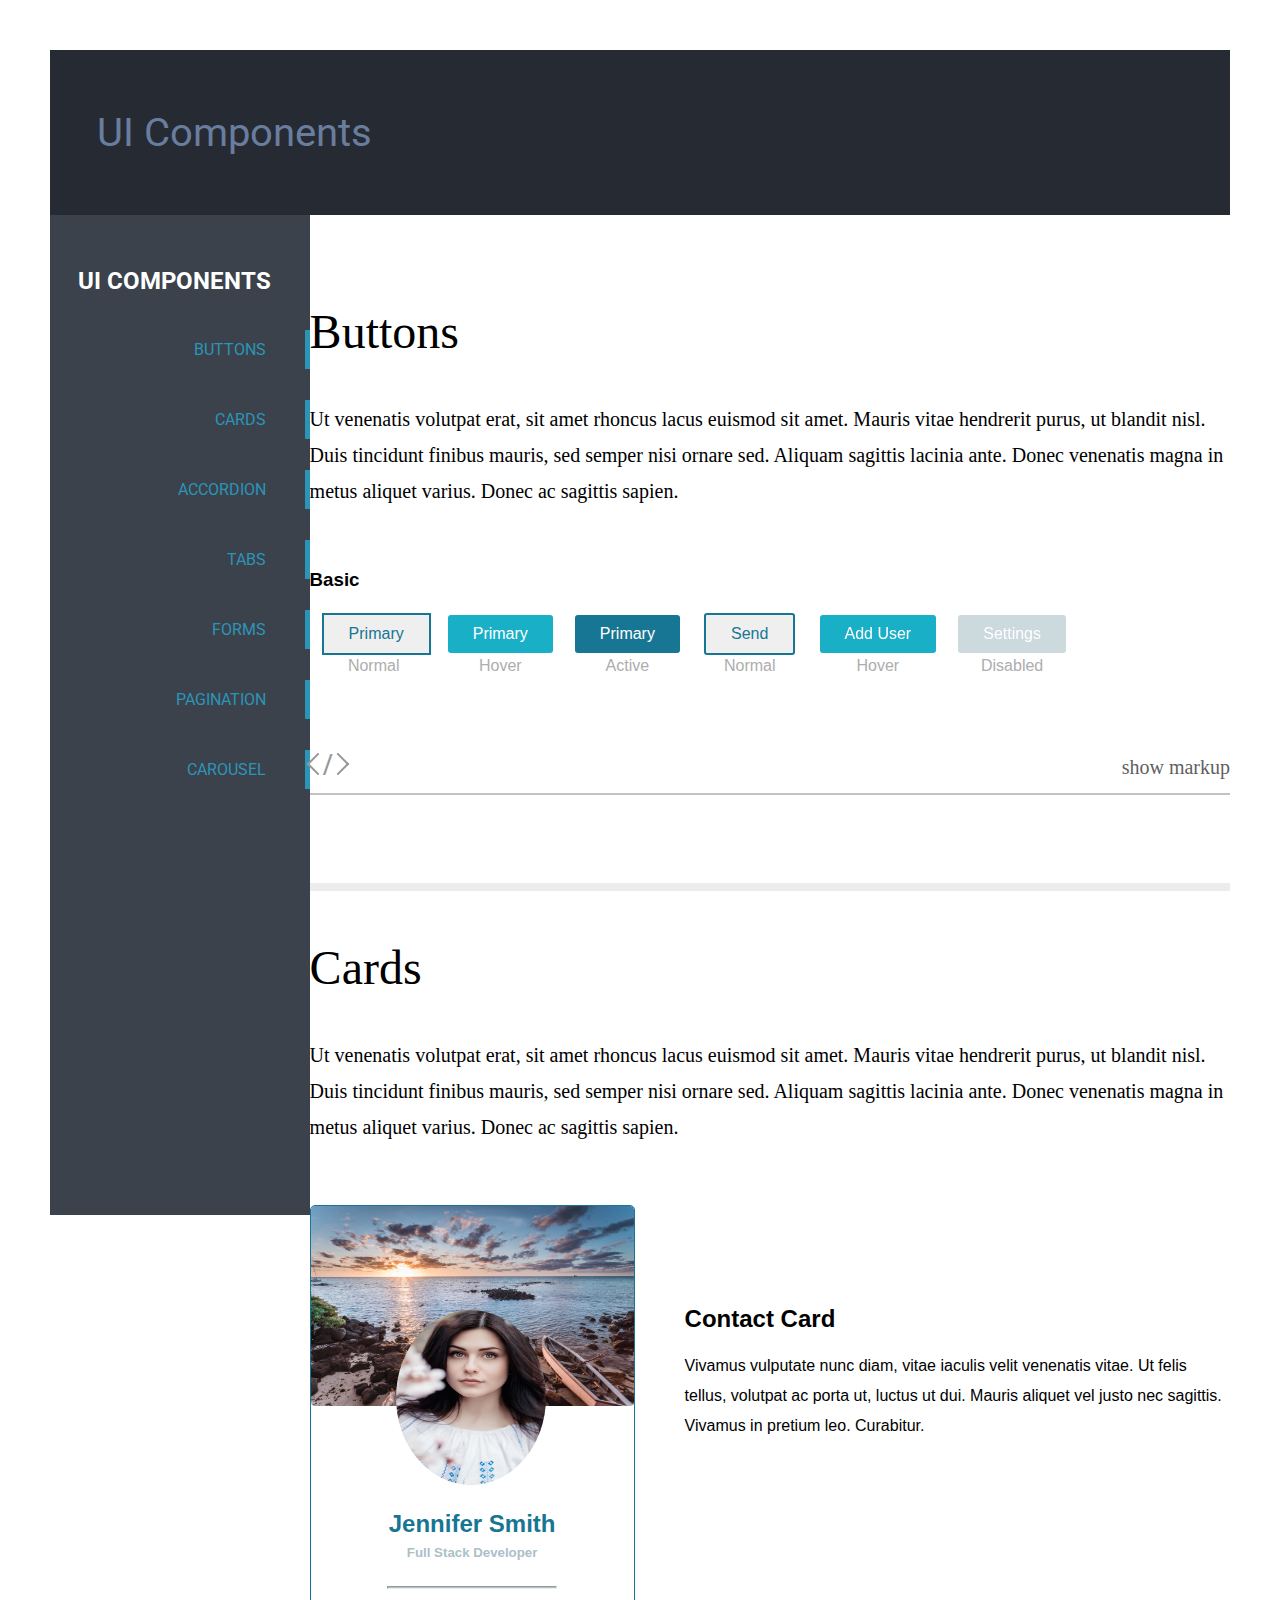
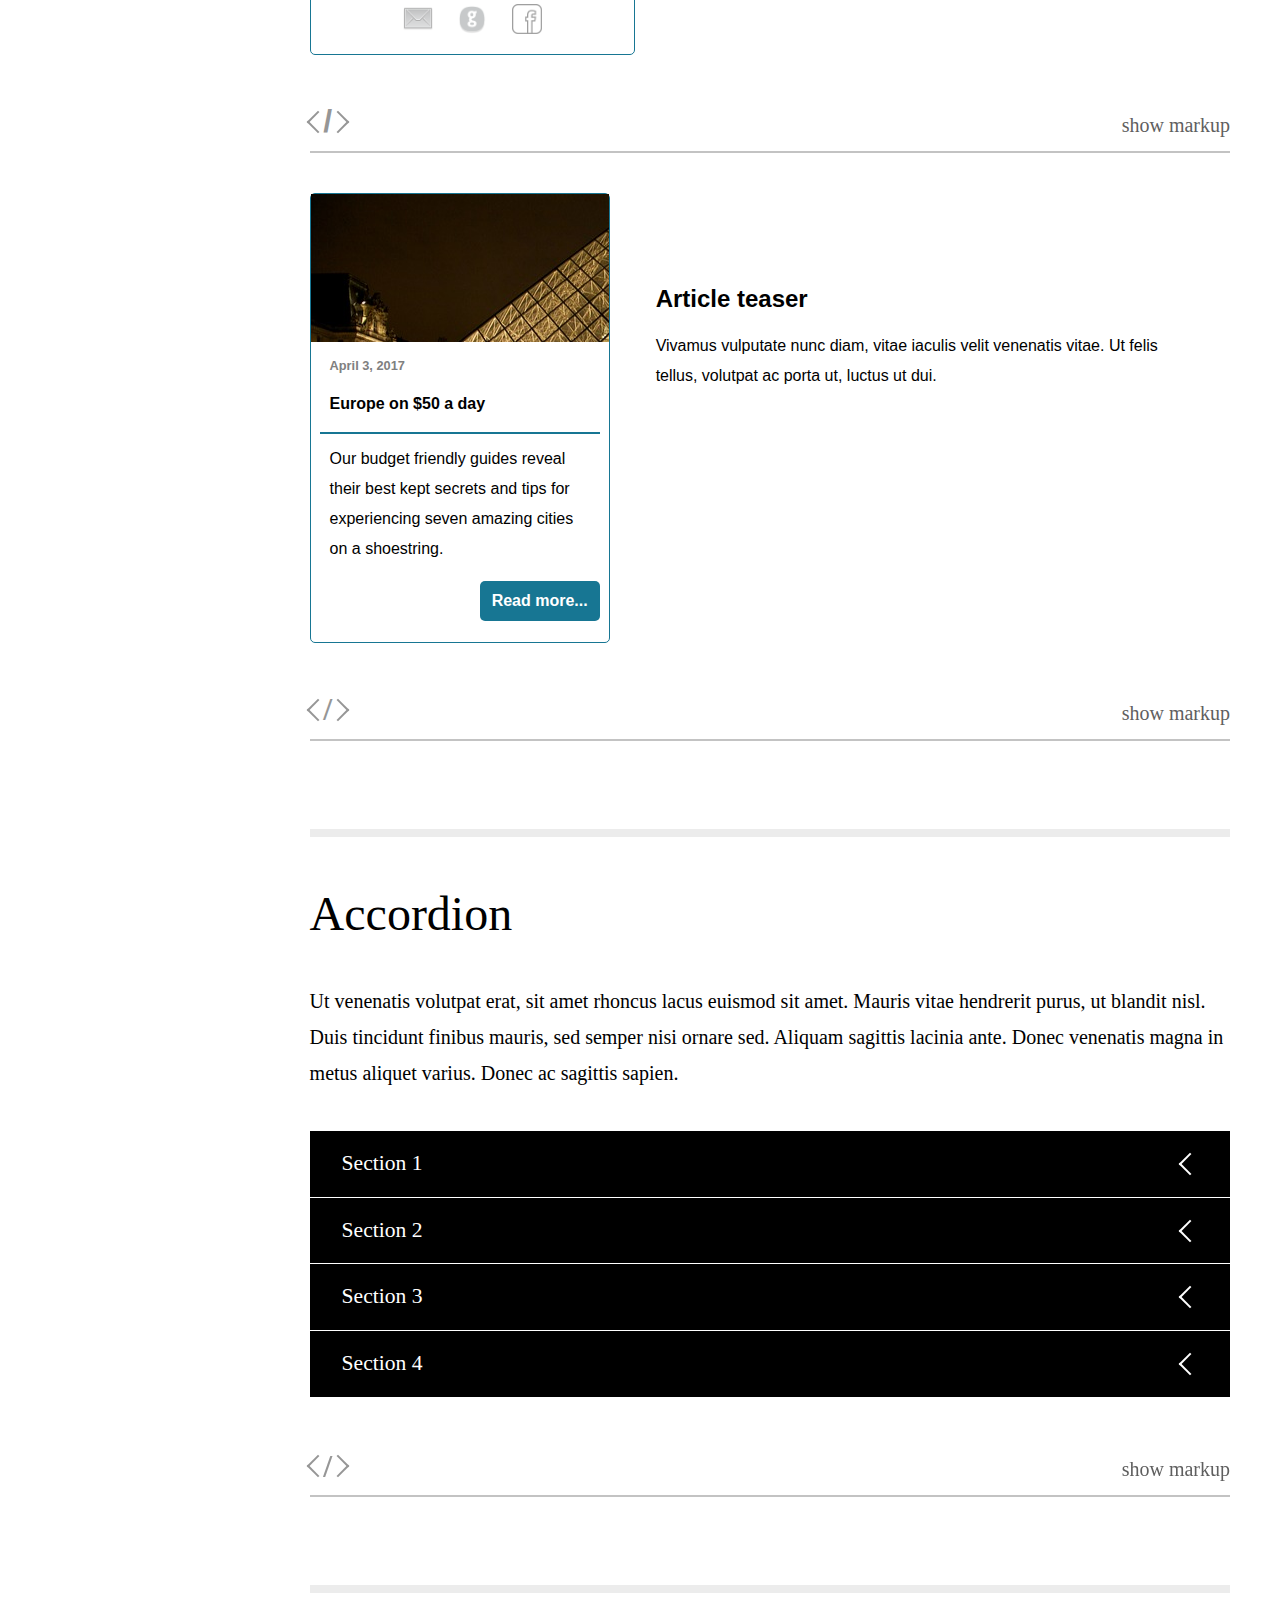
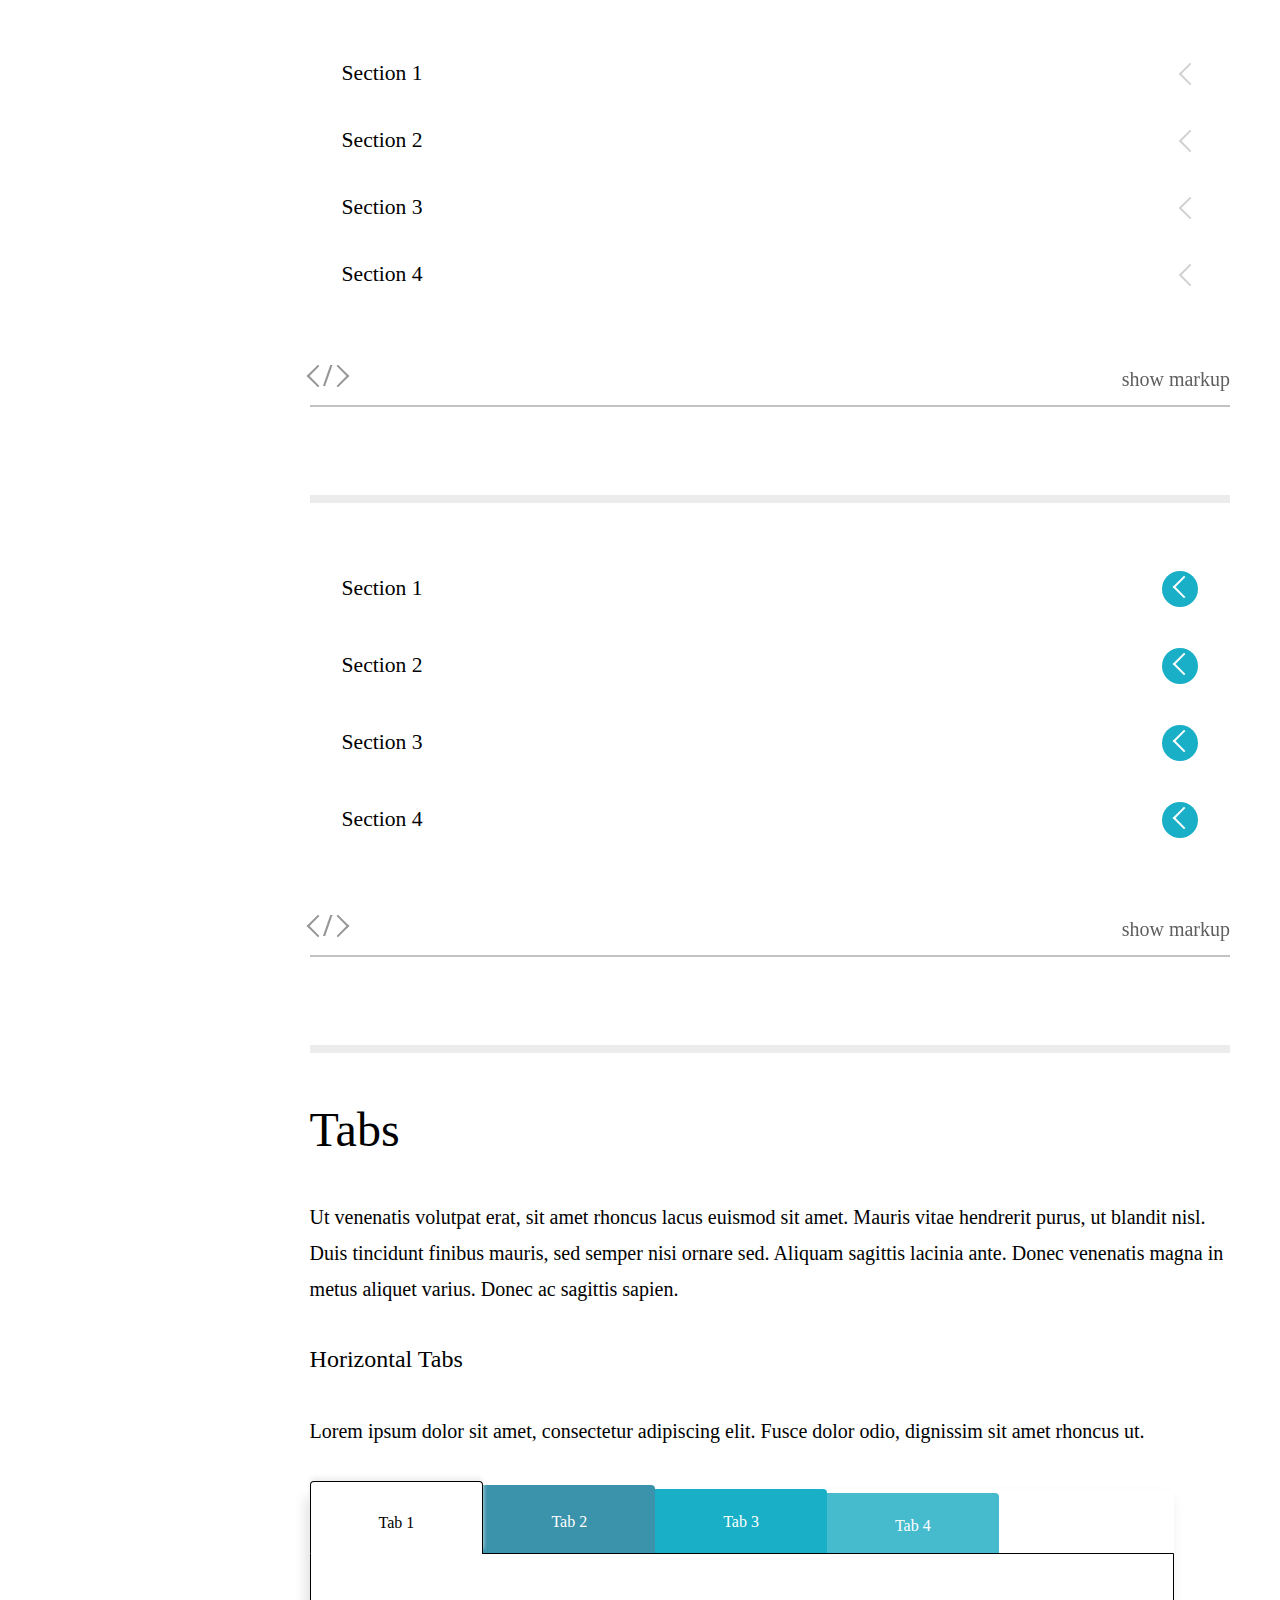
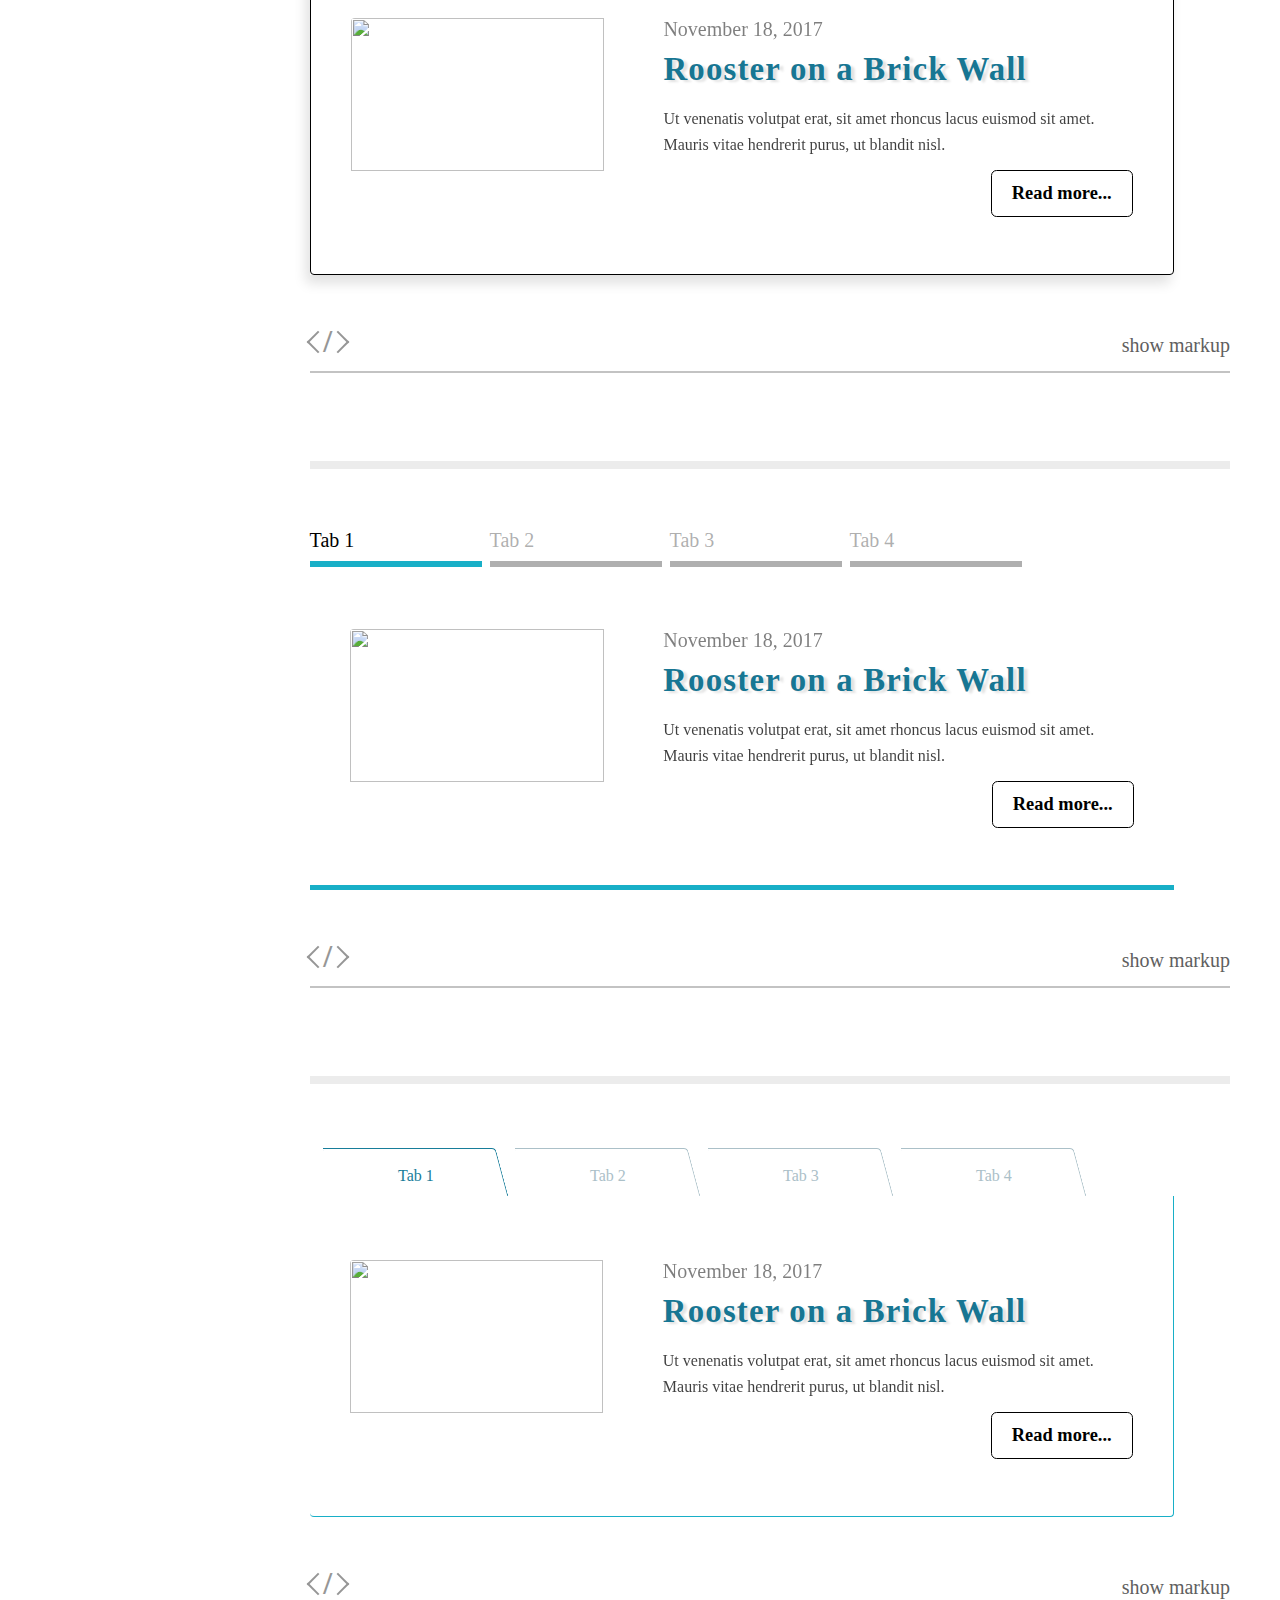
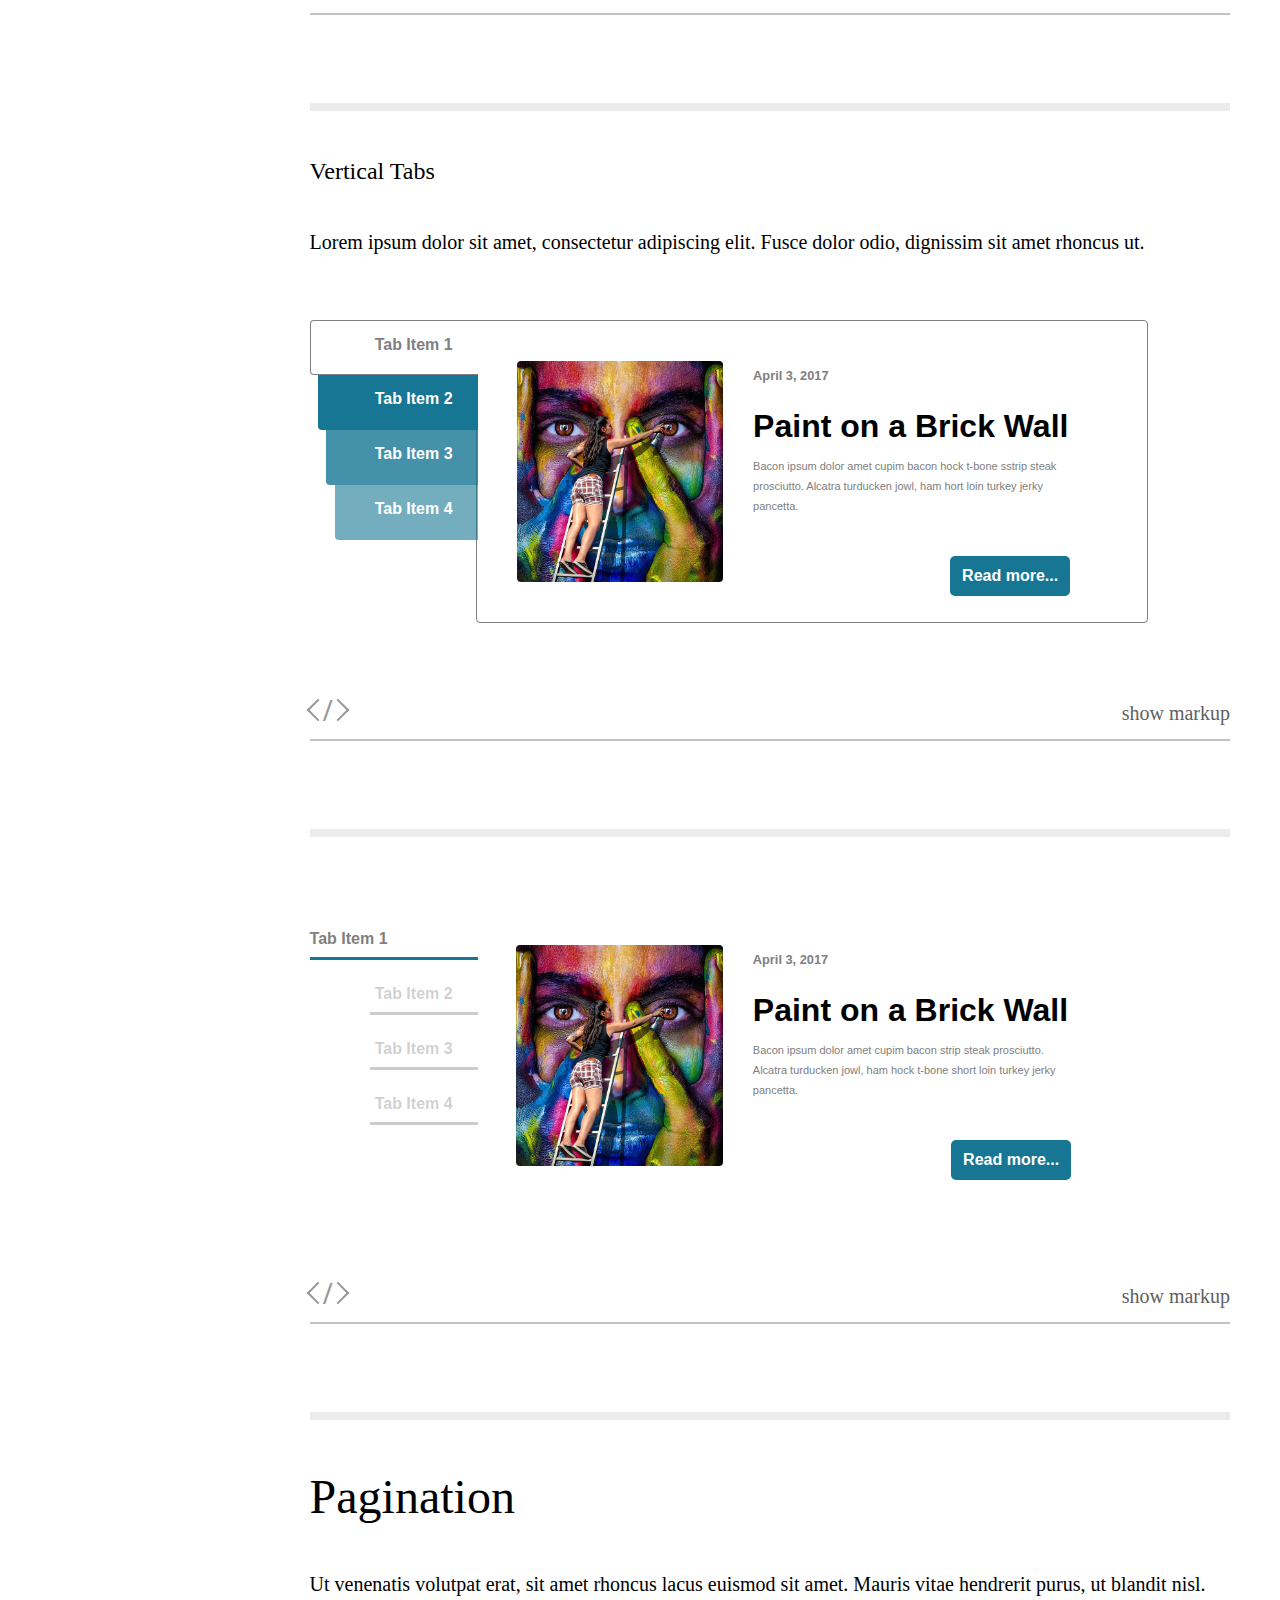
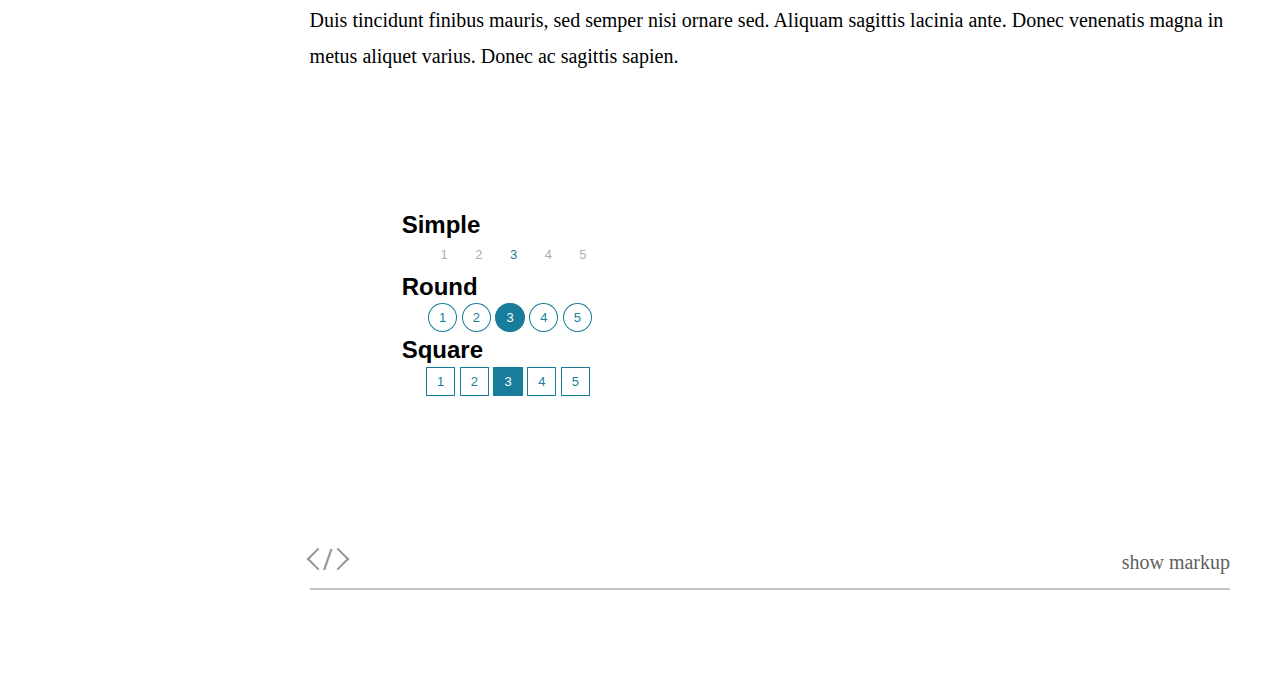
==== commit 65bca628: "final article-teaser" ====
--- a/index.html
+++ b/index.html
@@ -7,10 +7,10 @@
 	<link href="Accordion/accordion.css" rel="stylesheet" type="text/css" />
 	<link href="buttons/buttons_styles.css" rel="stylesheet" type="text/css" />
 	<link href="cards/cards_styles.css" rel="stylesheet" type="text/css" />
-	<link href="article_teaser/article_styles.css" rel="stylesheet" type="text/css" />
 	<link href="Tabs/Tabs.css" rel="stylesheet" type="text/css" />
 	<link href="Tabs2/tabs.css" rel="stylesheet" type="text/css" />
 	<link href="https://fonts.googleapis.com/css?family=Roboto:300,400" rel="stylesheet">
+	<link href="article_teaser/article_styles.css" rel="stylesheet" type="text/css" />
 	<link rel="stylesheet" type="text/css" href="pagination/pagination.css">
 	<script src="https://use.fontawesome.com/22ee5fc5a4.js"></script>
 	<title>UI Components</title>
@@ -159,24 +159,44 @@
 					</div>
 
 					<div id="article_content">
-						<div id="article_left">
-							<img src="cards/img/scenery.jpg" alt="Scenery" id="cards_img">
-							<img src="cards/img/girl.jpg" alt="Girl" id="cards_content_img">
-							<div id="name_and_title">
+						<div class="article_teaser">
+							<div class="teaser-header">
+								<!-- <img src="article_teaser/img/europe.jpg" alt="Scenery"> -->
+							</div>
+							<div class="teaser-body">
+								<div class="teaser-body-date">
+									<p>April 3, 2017</p>
+								</div>
+								<div class="teaser-body-content">
+									<div class="teaser-body-content-title">
+										<p>Europe on $50 a day</p>
+									</div>
+									<div class="teaser-body-content-content">
+										<p>
+											Our budget friendly guides reveal their best kept secrets and tips for experiencing seven amazing cities on a shoestring.
+										</p>
+									</div>
+
+								</div>
+								<div class="teaser-body-more">
+									<button class="read-more-btn">Read more...</button>
+								</div>
+
+
+							</div>
+							<!-- <img src="cards/img/scenery.jpg" alt="Scenery" id="cards_img"> -->
+							<!-- <img src="cards/img/girl.jpg" alt="Girl" id="cards_content_img"> -->
+							<!-- <div id="name_and_title">
 								<h2 style="color: #177693">Jennifer Smith</h2>
 								<h5 style="color: #ABC0C8; line-height: 30px">Full Stack Developer</h5>
 							</div>
 							<br />
-							<hr style="margin: 0 auto; width: 170px; height: 3px; background-color: #ABC0C8; " />
-
-							<div id="article_content_icons">
-								<img src="cards/img/mail-icon.png" class="icon_images" />
-								<img src="cards/img/github-icon.png" class="icon_images" />
-								<img src="cards/img/facebook-icon.png" class="icon_images" />
-							</div>
-						</div>
-
-						<div id="article_right">
+							<hr style="margin: 0 auto; width: 170px; height: 3px; background-color: #ABC0C8; " /> -->
+
+
+						</div>
+
+						<div class="article_description">
 							<h2>Article teaser</h2>
 							<br />
 							<p>Vivamus vulputate nunc diam, vitae iaculis velit venenatis vitae. Ut felis tellus, volutpat ac porta ut, luctus ut
--- a/styles.css
+++ b/styles.css
@@ -1,6 +1,7 @@
 body {
 	margin: 0;
 }
+
 
 
 @font-face {
--- a/Tabs2/tabs.css
+++ b/Tabs2/tabs.css
@@ -135,6 +135,7 @@
 
 .tab-pane div.image{   
     width: 35%;
+    height: 100%;
     /* border: 2px solid blue; */
 }
 
--- a/article_teaser/article_styles.css
+++ b/article_teaser/article_styles.css
@@ -1,3 +1,8 @@
+*, *:before, *:after {
+  box-sizing: border-box;
+  margin:0;
+  padding: 0;
+}
 
 p {
   display: block;
@@ -7,15 +12,97 @@
 #article_content {
   margin-top: 20px;
   width: 100%;
+  display: flex;
+  flex-wrap: wrap;
 }
 
-#article_left {
-  width: 325px;
+.article_teaser {
+  width: 300px;
   height: 450px;
-  float: left;
-  border: solid grey 1px;
+  /* float: left; */
+  border: solid 1px #177693;
   border-radius: 5px;
-  border-color: #177693;
+  /* border-top-left-radius: 5px;
+  border-top-right-radius: 5px; */
+
+}
+
+.teaser-header{
+  height: 33%;
+  width: 100%;
+  background-image: url("img/europe.jpg");
+}
+
+.teaser-body{
+  height: 67%;
+  width: 100%;
+  font-size: 16px;
+  display: flex;
+  flex-wrap: wrap;
+  padding: 3% 3%;
+  /* border-color: #177693; */
+  /* border: 1px solid; */
+  /* border-top: none; */
+}
+
+.teaser-body-date{
+  width: 100%;
+  height: 10%;
+  color: gray;
+  font-weight: bold;
+  font-size: 0.8rem;
+  padding-left: 10px;
+  font-family: sans-serif;
+  /* border: solid 1px #177693; */
+}
+
+
+.teaser-body-content{
+  width: 100%;
+  height: 70%;
+  display: flex;
+  flex-wrap: wrap;
+  /* border: solid 1px #177693; */
+}
+
+.teaser-body-content-title{
+  width: 100%;
+  padding: 10px;
+  font-weight: bold;
+  border-bottom: 2px solid rgba(23, 118, 147, 1);
+}
+
+.teaser-body-content-content{
+  width: 100%;
+  padding: 10px;
+}
+
+.teaser-body-more{
+  width: 100%;
+  height: 20%;
+  display: flex;
+  justify-content: flex-end;
+  /* border: solid 1px #177693; */
+}
+
+.article_description {
+  width: 600px;
+  text-align: left;
+  padding: 10% 5%;
+}
+
+.read-more-btn{
+  background-color: #177693;
+  padding: 0 0;
+  border: none;
+  width: 120px;
+  height: 40px;
+  border-radius: 5px;
+  font-size: 16px;
+  font-weight: bold;
+  color: white;
+  margin-top: 5px;
+  /* display: inline-block; */
 }
 
 #article_img {
@@ -37,35 +124,12 @@
   border-radius: 50%;
 }
 
-
-#article_content_icons {
-  opacity: 0.5;
-  text-align: center;
-  padding-top: 15px;
-}
-
-.icon_images {
-  opacity: 0.75;
-  width: 50px;
-  height: 50px;
-  padding: 10px;
-  margin-top: -10px;
-}
-
 #name_and_title {
   margin-top: 100px;
   text-align: center;
 }
 
 
-#article_right {
-  margin-left: 325px;
-  text-align: left;
-  padding-top: 100px;
-  padding-left: 50px;
-
-  /* Change this to whatever the width of your left column is*/
-}
 .clear {
   clear: both;
 }
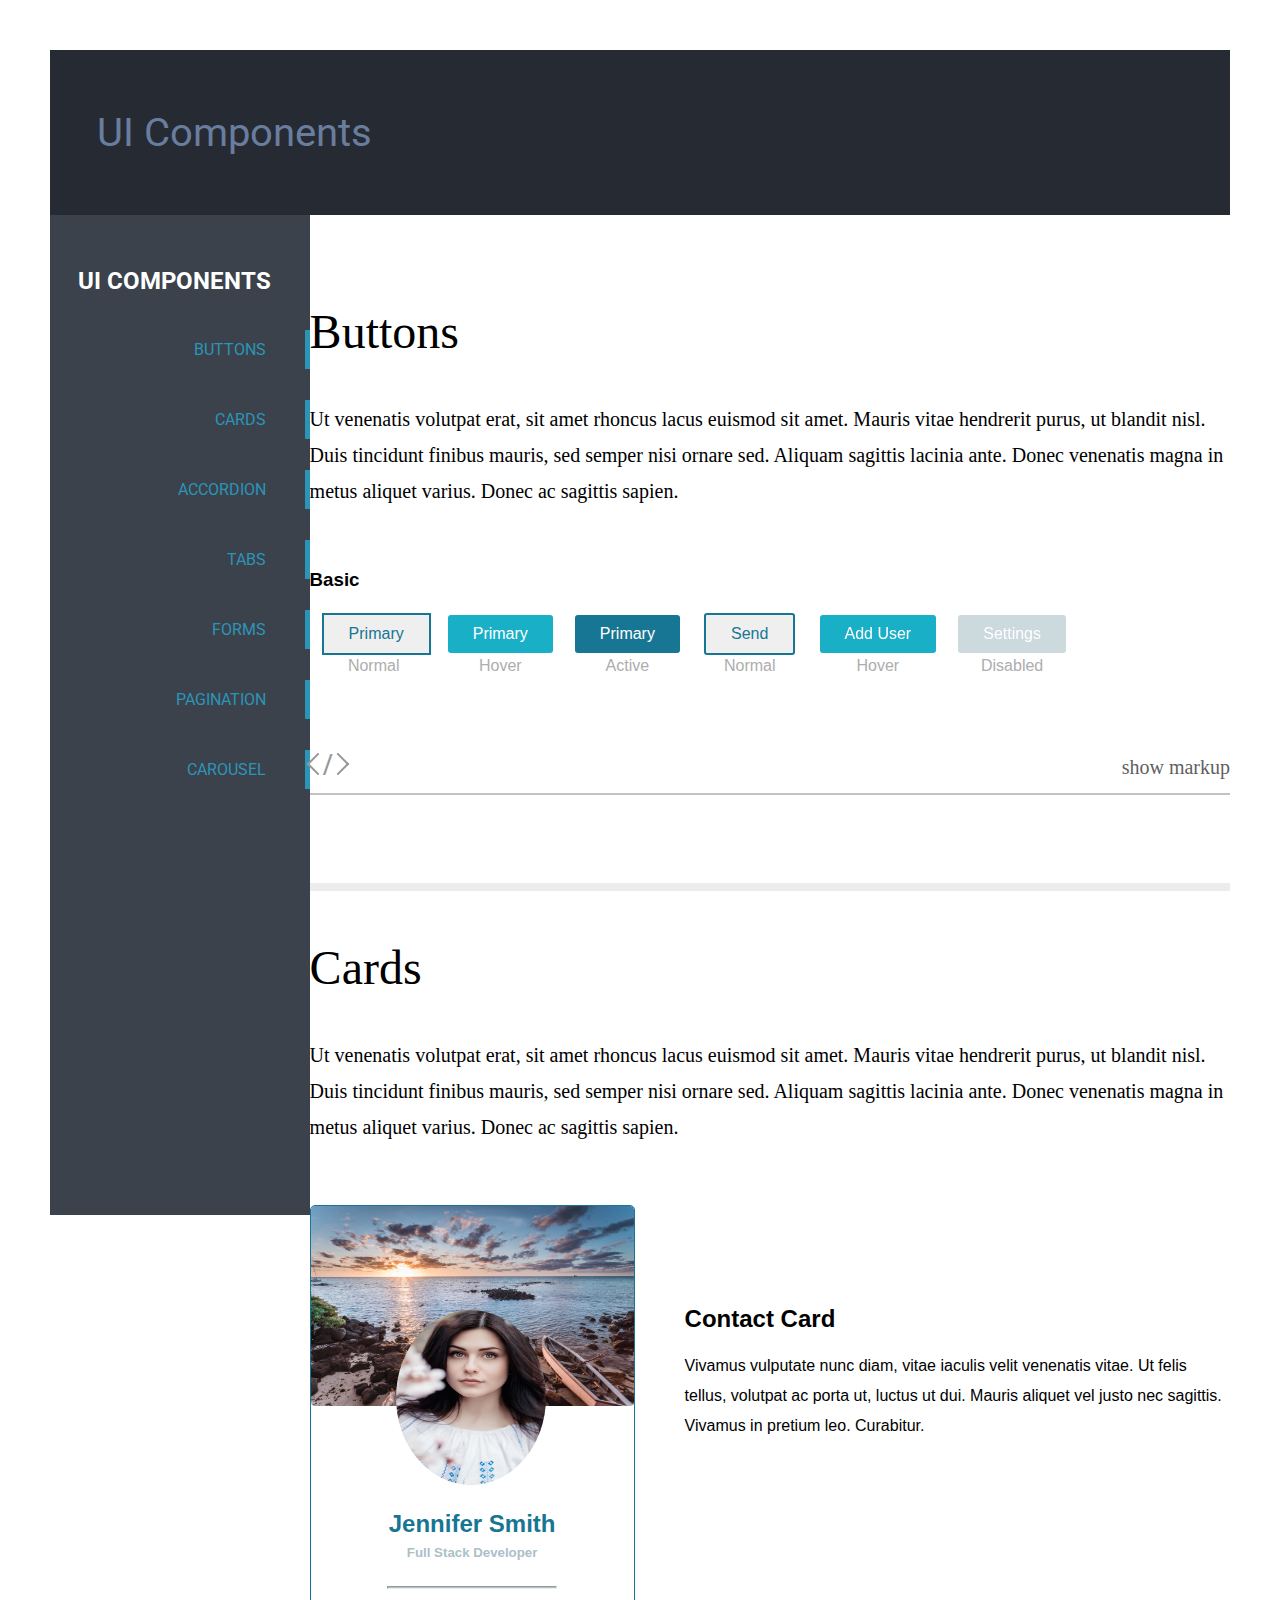
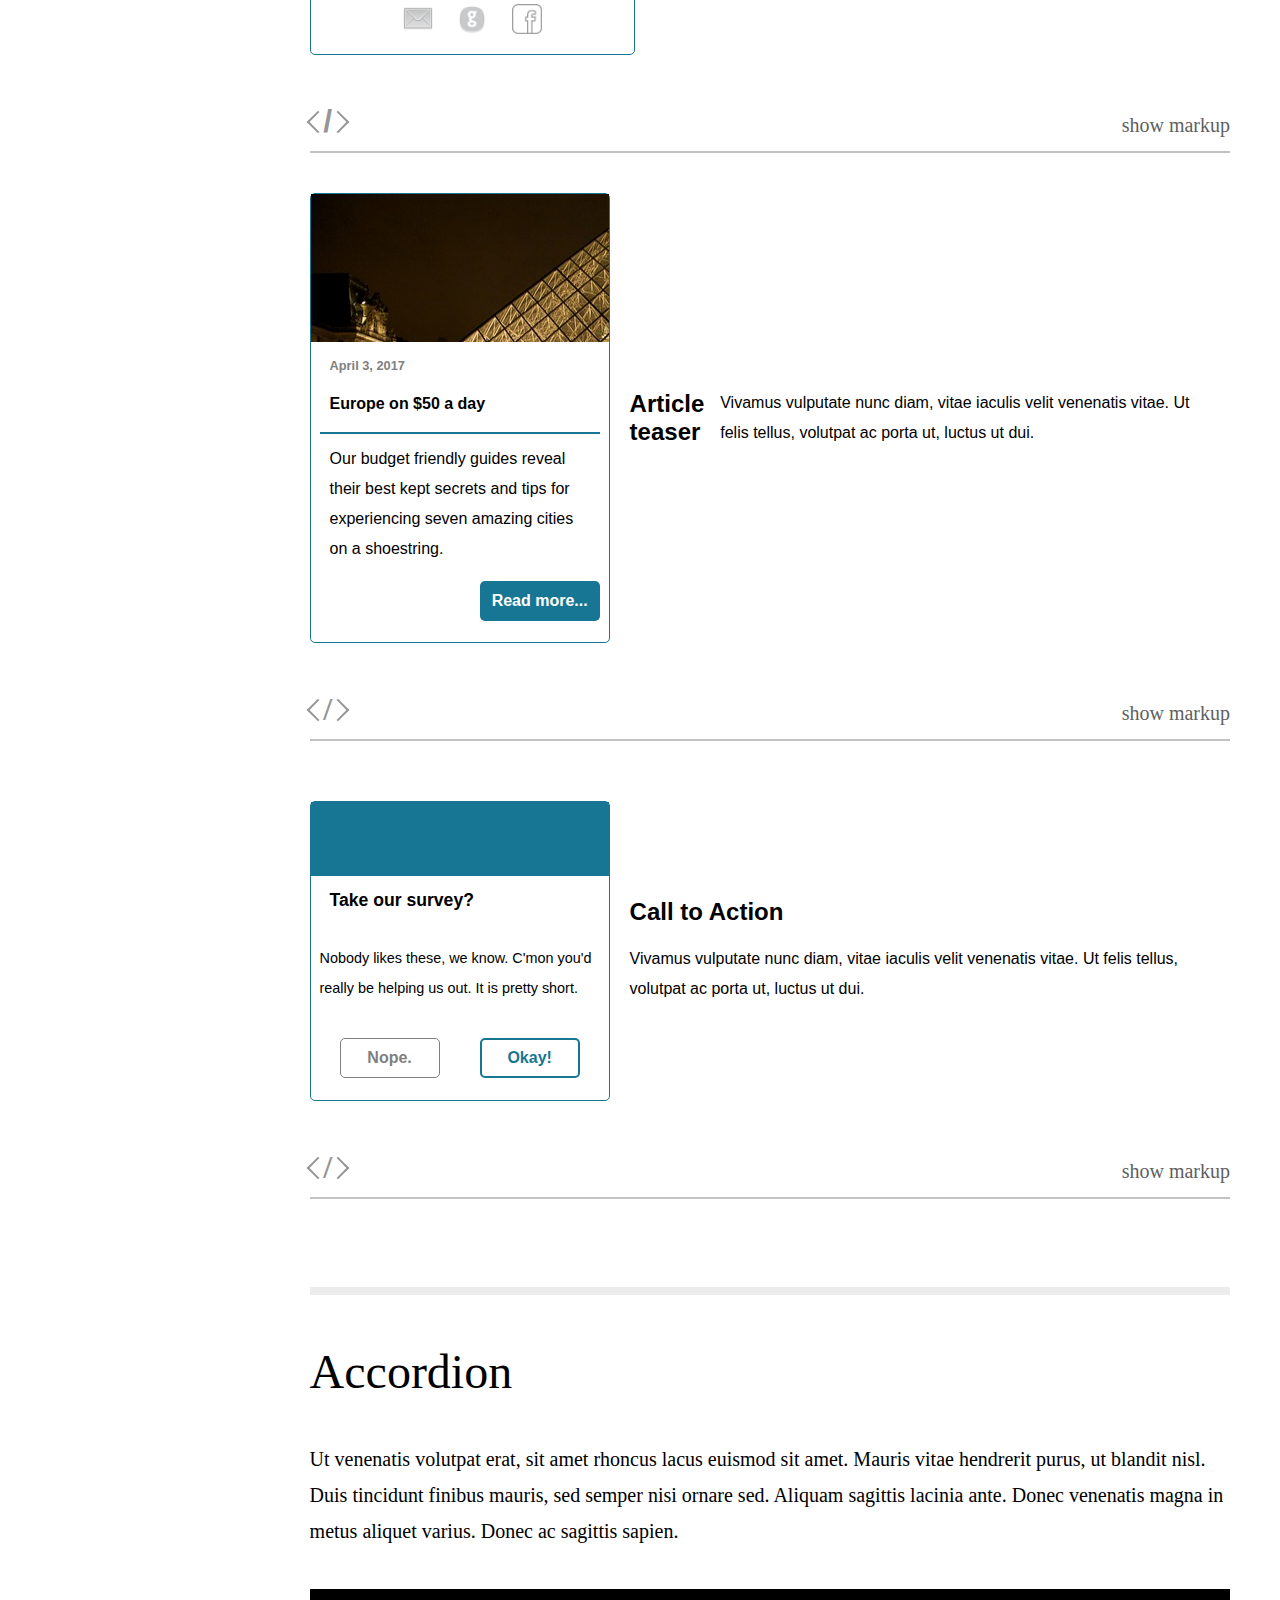
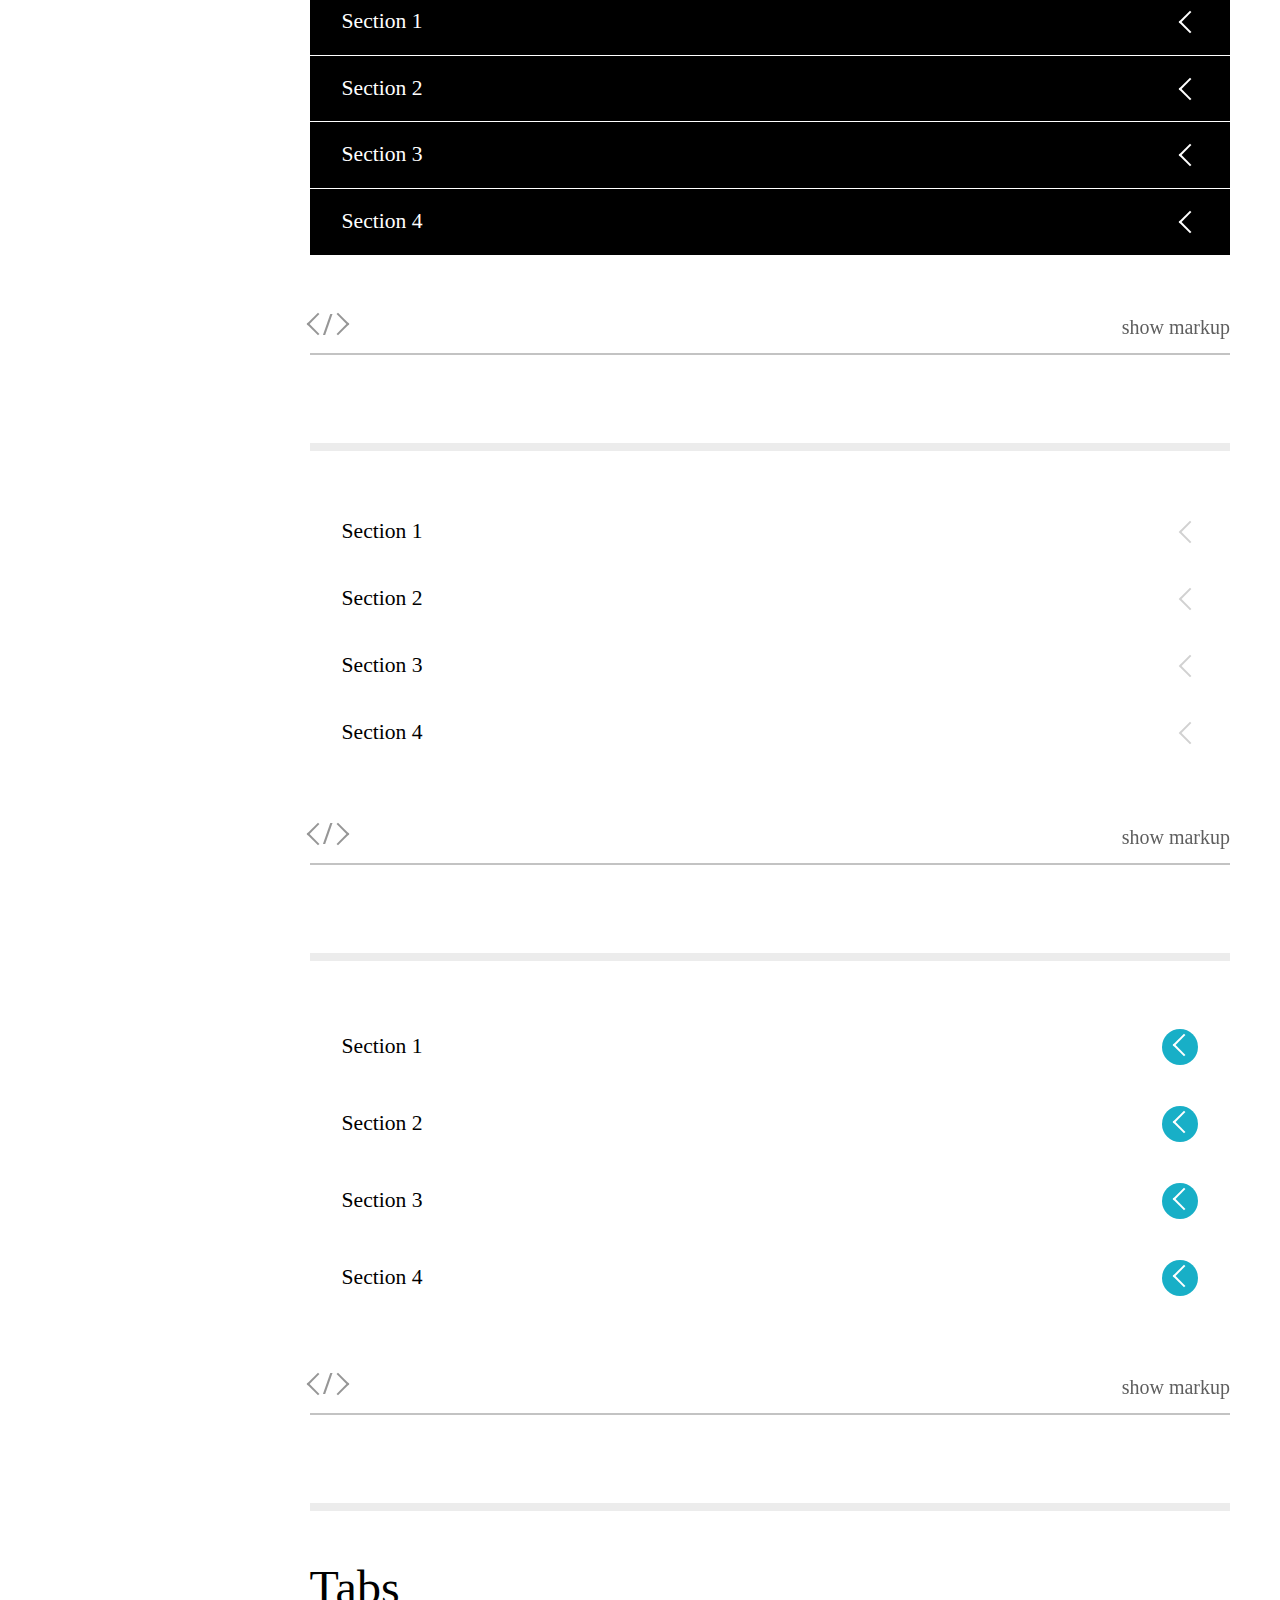
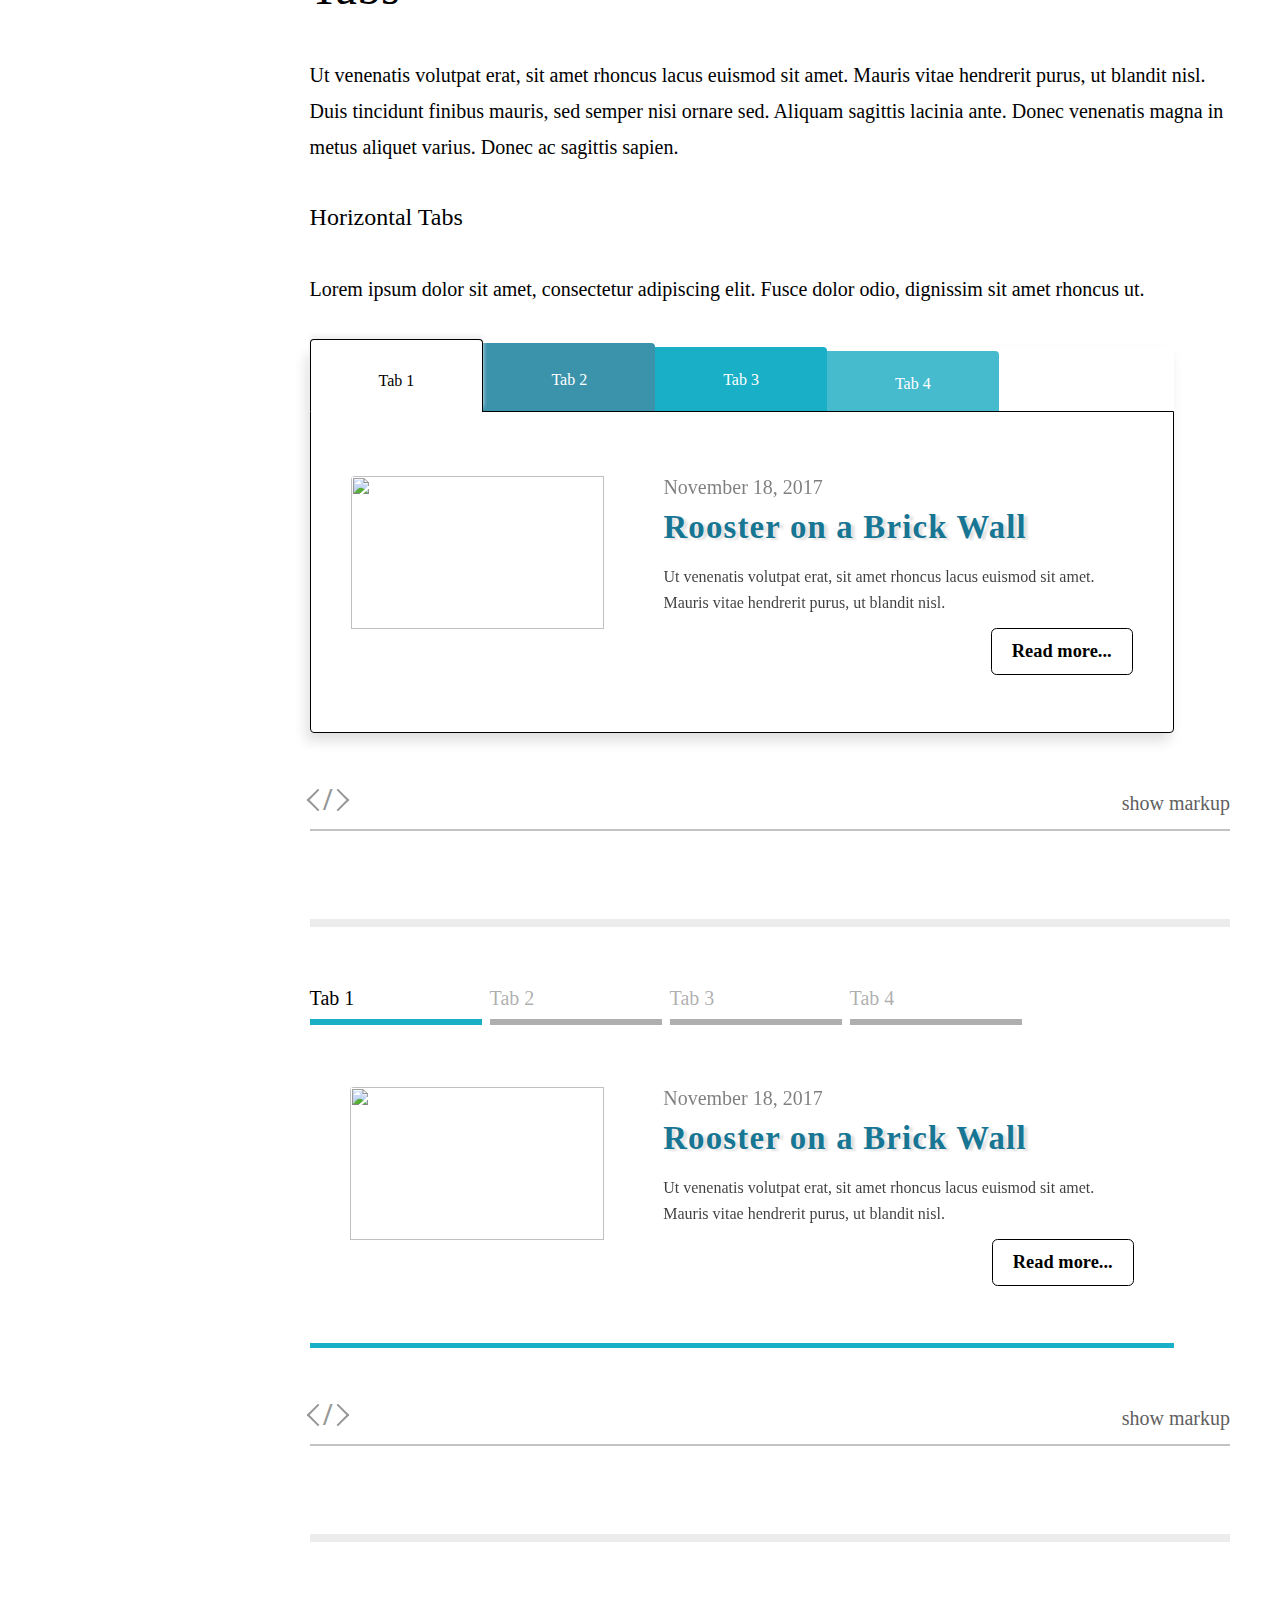
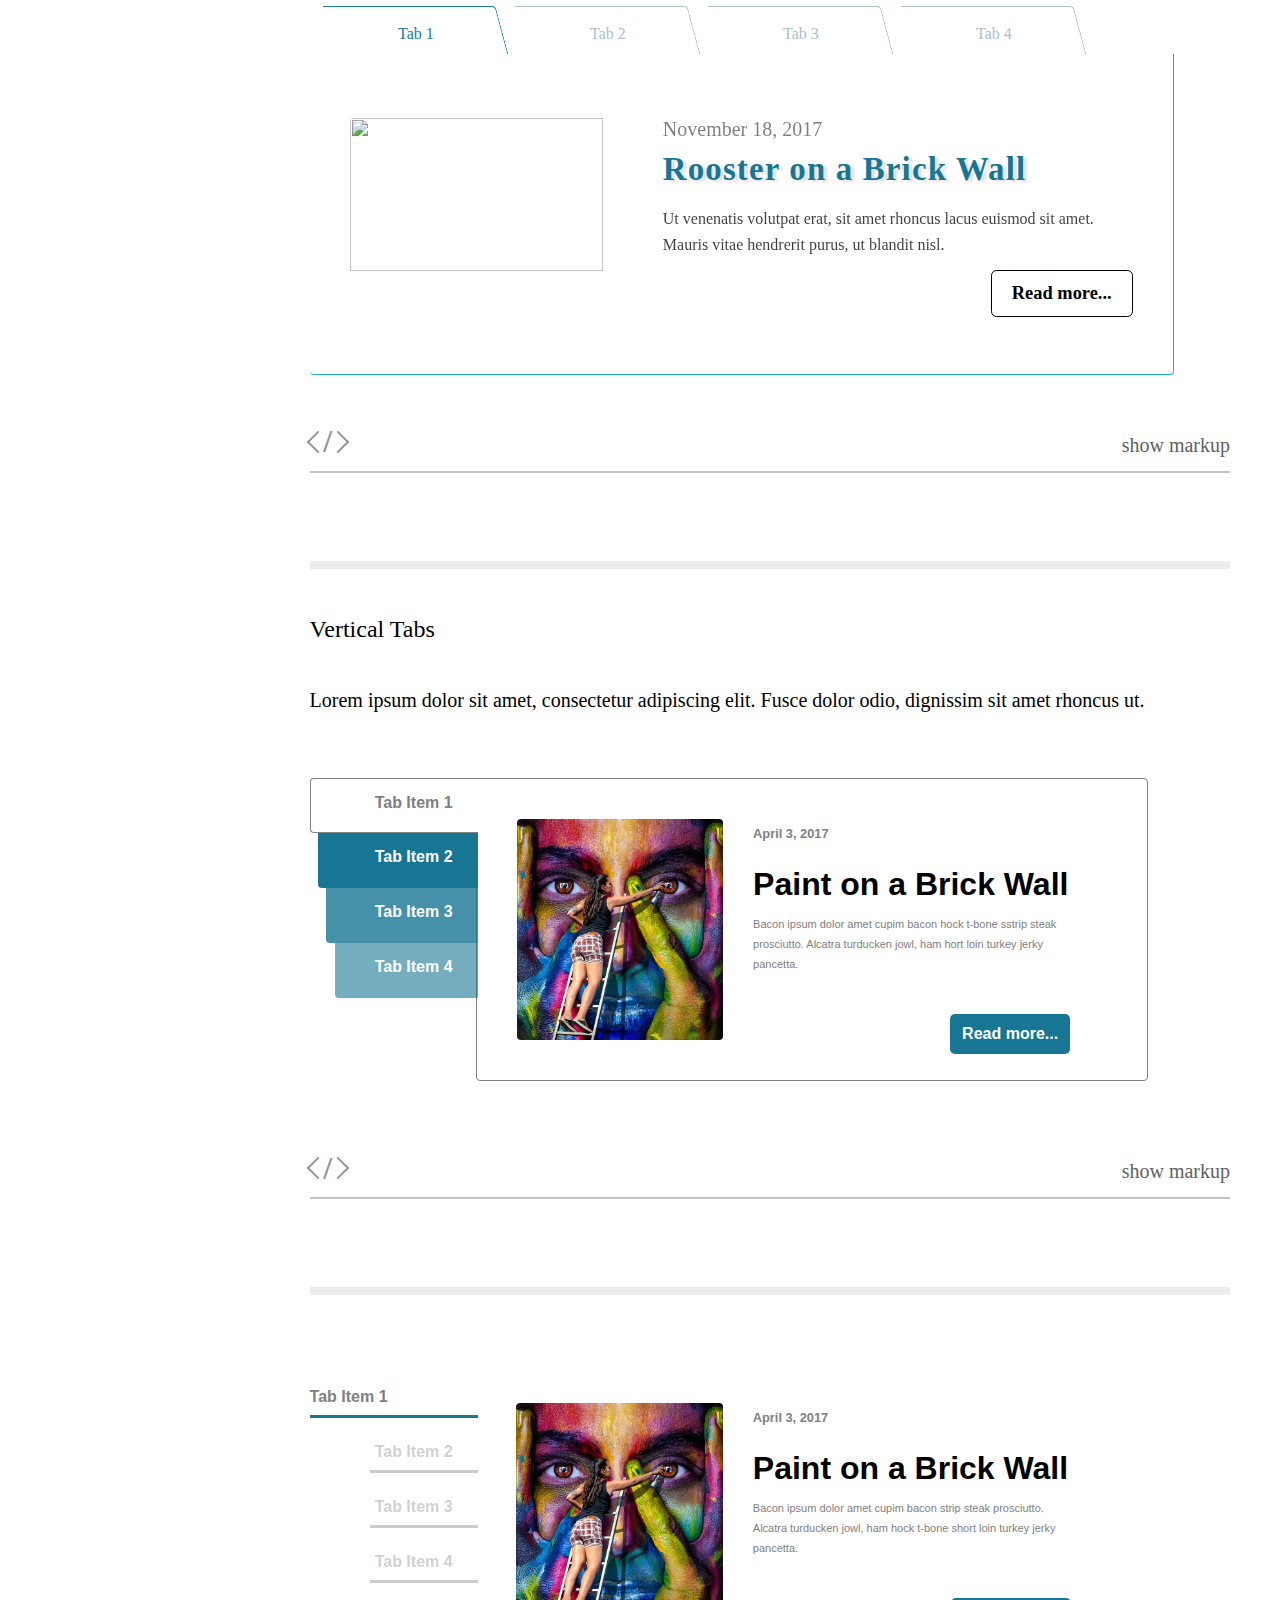
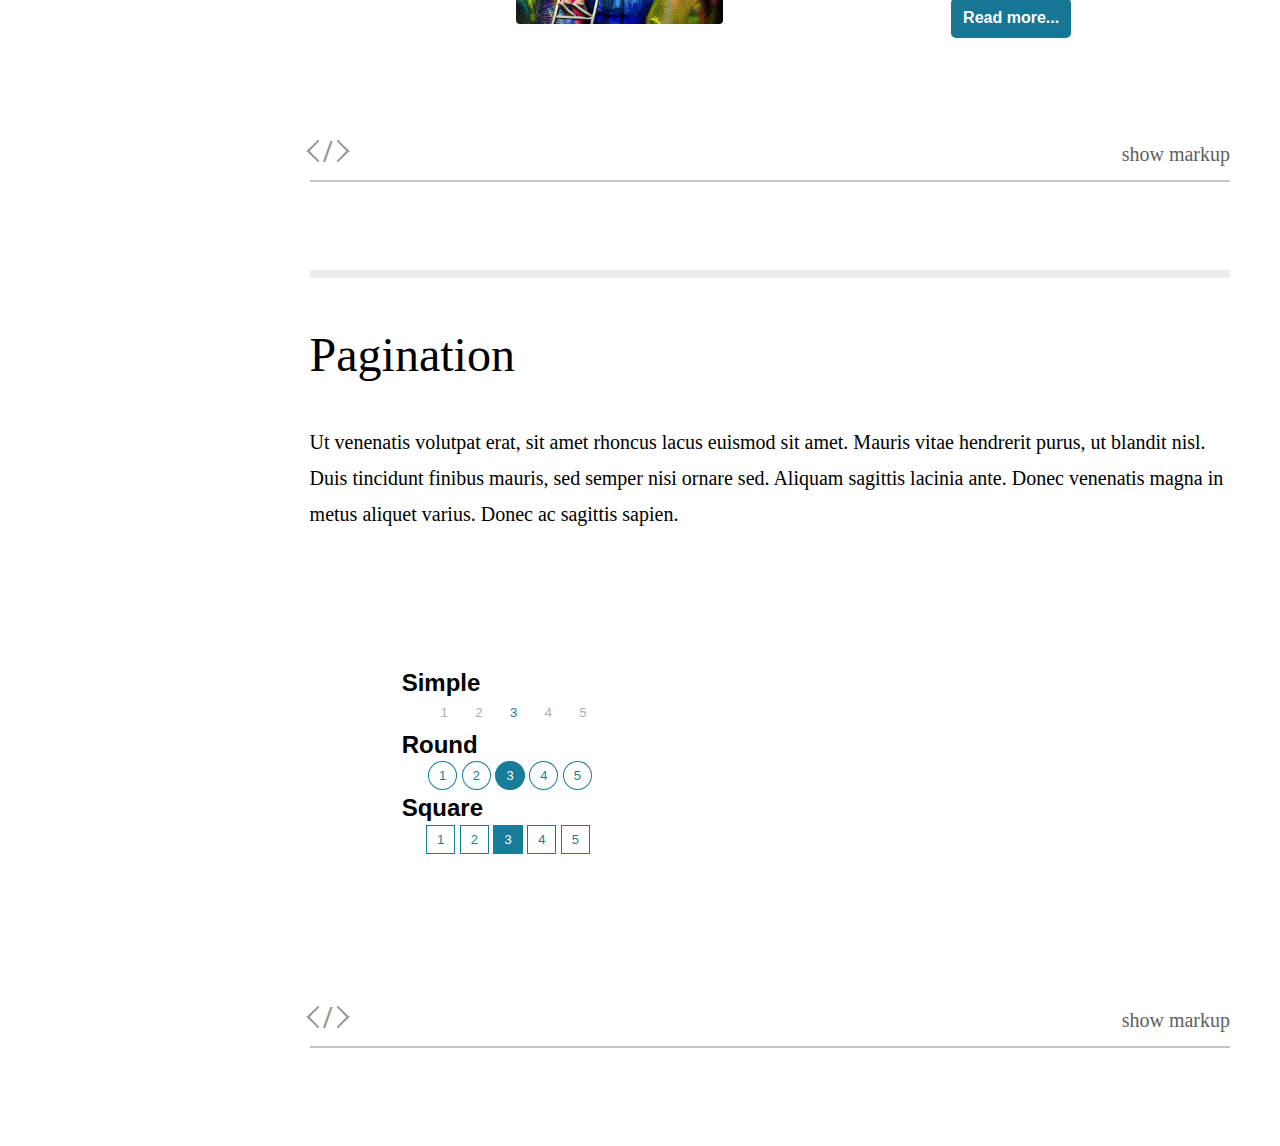
==== commit e88f3d96: "final call to action" ====
--- a/index.html
+++ b/index.html
@@ -11,6 +11,7 @@
 	<link href="Tabs2/tabs.css" rel="stylesheet" type="text/css" />
 	<link href="https://fonts.googleapis.com/css?family=Roboto:300,400" rel="stylesheet">
 	<link href="article_teaser/article_styles.css" rel="stylesheet" type="text/css" />
+	<link href="article_teaser/call_to_action.css" rel="stylesheet" type="text/css" />
 	<link rel="stylesheet" type="text/css" href="pagination/pagination.css">
 	<script src="https://use.fontawesome.com/22ee5fc5a4.js"></script>
 	<title>UI Components</title>
@@ -148,6 +149,7 @@
 						</div>
 					</div>
 				</div>
+
 				<div class="container">
 					<div class="bottom-divider">
 						<div class="codeIcon">
@@ -157,7 +159,6 @@
 						</div>
 						<div class="showMarkup">show markup</div>
 					</div>
-
 					<div id="article_content">
 						<div class="article_teaser">
 							<div class="teaser-header">
@@ -184,16 +185,6 @@
 
 
 							</div>
-							<!-- <img src="cards/img/scenery.jpg" alt="Scenery" id="cards_img"> -->
-							<!-- <img src="cards/img/girl.jpg" alt="Girl" id="cards_content_img"> -->
-							<!-- <div id="name_and_title">
-								<h2 style="color: #177693">Jennifer Smith</h2>
-								<h5 style="color: #ABC0C8; line-height: 30px">Full Stack Developer</h5>
-							</div>
-							<br />
-							<hr style="margin: 0 auto; width: 170px; height: 3px; background-color: #ABC0C8; " /> -->
-
-
 						</div>
 
 						<div class="article_description">
@@ -205,6 +196,7 @@
 						</div>
 					</div>
 				</div>
+
 				<div class="bottom-divider">
 					<div class="codeIcon">
 						<div class="arrow left"></div>
@@ -213,7 +205,52 @@
 					</div>
 					<div class="showMarkup">show markup</div>
 				</div>
+
+				<div class="container">
+
+					<div id="article_content">
+						<div class="call-to-action">
+							<div class="call-to-action-header">
+							</div>
+							<div class="call-to-action-body">
+								<div class="call-to-action-body-title">
+									<p>Take our survey?</p>
+								</div>
+								<div class="call-to-action-body-content">
+									<p>
+										Nobody likes these, we know. C'mon you'd really be helping us out. It is pretty short.
+									</p>
+								</div>
+								<div class="call-to-action-body-options">
+									<button class="nope-option-btn option-btn">Nope.</button>
+									<button class="ok-option-btn option-btn">Okay!</button>
+								</div>
+							</div>
+
+						</div>
+
+						<div class="call-to-action-description">
+							<div>
+								<h2>Call to Action</h2>
+								<br />
+								<p>Vivamus vulputate nunc diam, vitae iaculis velit venenatis vitae. Ut felis tellus, volutpat ac porta ut, luctus ut
+									dui.
+								</p>
+							</div>
+
+						</div>
+					</div>
+				</div>
+				<div class="bottom-divider">
+					<div class="codeIcon">
+						<div class="arrow left"></div>
+						<div class="slash"> / </div>
+						<div class="arrow right"></div>
+					</div>
+					<div class="showMarkup">show markup</div>
+				</div>
 			</section>
+
 			<!-- Accordion section -->
 			<section class="section" id="accordions">
 				<div class="section__title">Accordion</div>
--- a/article_teaser/article_styles.css
+++ b/article_teaser/article_styles.css
@@ -88,7 +88,9 @@
 .article_description {
   width: 600px;
   text-align: left;
-  padding: 10% 5%;
+  padding: 0px 20px;
+  display: flex;
+  align-items: center;
 }
 
 .read-more-btn{
@@ -105,7 +107,7 @@
   /* display: inline-block; */
 }
 
-#article_img {
+/* #article_img {
   width: 100%;
   height: 200px;
   z-index: -1;
@@ -127,7 +129,7 @@
 #name_and_title {
   margin-top: 100px;
   text-align: center;
-}
+} */
 
 
 .clear {
--- a/article_teaser/call_to_action.css
+++ b/article_teaser/call_to_action.css
@@ -0,0 +1,116 @@
+*, *:before, *:after {
+    box-sizing: border-box;
+    margin:0;
+    padding: 0;
+  }
+  
+  /* p {
+    display: block;
+    line-height: 30px;
+  } */
+  
+  #article_content {
+    margin-top: 20px;
+    width: 100%;
+    display: flex;
+    flex-wrap: wrap;
+    /* border: solid 1px #177693; */
+  }
+  
+  .call-to-action {
+    width: 300px;
+    height: 300px;
+    /* float: left; */
+    border: solid 1px #177693;
+    border-radius: 5px;
+    display: flex;
+    flex-wrap: wrap;
+  
+  }
+  
+  .call-to-action-header{
+    height: 25%;
+    width: 100%;
+    /* background-image: url("img/europe.jpg"); */
+    /* border: solid 1px #177693; */
+    background-color: #177693;
+    padding: 0 10px;
+  }
+  
+  .call-to-action-body{
+    height: 75%;
+    width: 100%;
+    font-size: 16px;
+    display: flex;
+    flex-wrap: wrap;
+    padding: 3% 3%;
+    /* border-color: #177693; */
+    /* border: 1px solid; */
+    /* border-top: none; */
+  }
+  
+  .call-to-action-body-title{
+    width: 100%;
+    height: 20%;
+    font-weight: bold;
+    font-size: 1.1rem;
+    padding-left: 10px;
+    /* border: solid 1px #177693; */
+  }
+  
+  
+  .call-to-action-body-content{
+    width: 100%;
+    height: 35%;
+    font-size: 0.9rem;
+    display: flex;
+    flex-wrap: wrap;
+    /* border: solid 1px #177693; */
+  }  
+  
+  .call-to-action-body-options{
+    width: 100%;
+    height: 20%;
+    /* margin-top: 20px; */
+    display: flex;
+    justify-content: space-around;
+    /* border: solid 1px #177693; */
+  }
+  
+  .call-to-action-description {
+    width: 600px;
+    text-align: left;
+    padding: 0px 20px;
+    display: flex;
+    align-items: center;
+    /* border: solid 1px #177693; */
+  }
+  
+  .option-btn{
+    background-color: transparent;
+    padding: 0 0;
+    width: 100px;
+    height: 40px;
+    border-radius: 5px;
+    font-size: 16px;
+    font-weight: bold;
+  }
+
+  .ok-option-btn{
+    /* border: 1px solid #177693; */
+    color: #177693;
+    margin-top: 5px;
+    /* display: inline-block; */
+  }
+
+  .nope-option-btn{
+    border: 1px solid gray;
+    color: gray;
+    margin-top: 5px;
+    /* display: inline-block; */
+  }
+
+  
+  
+  
+  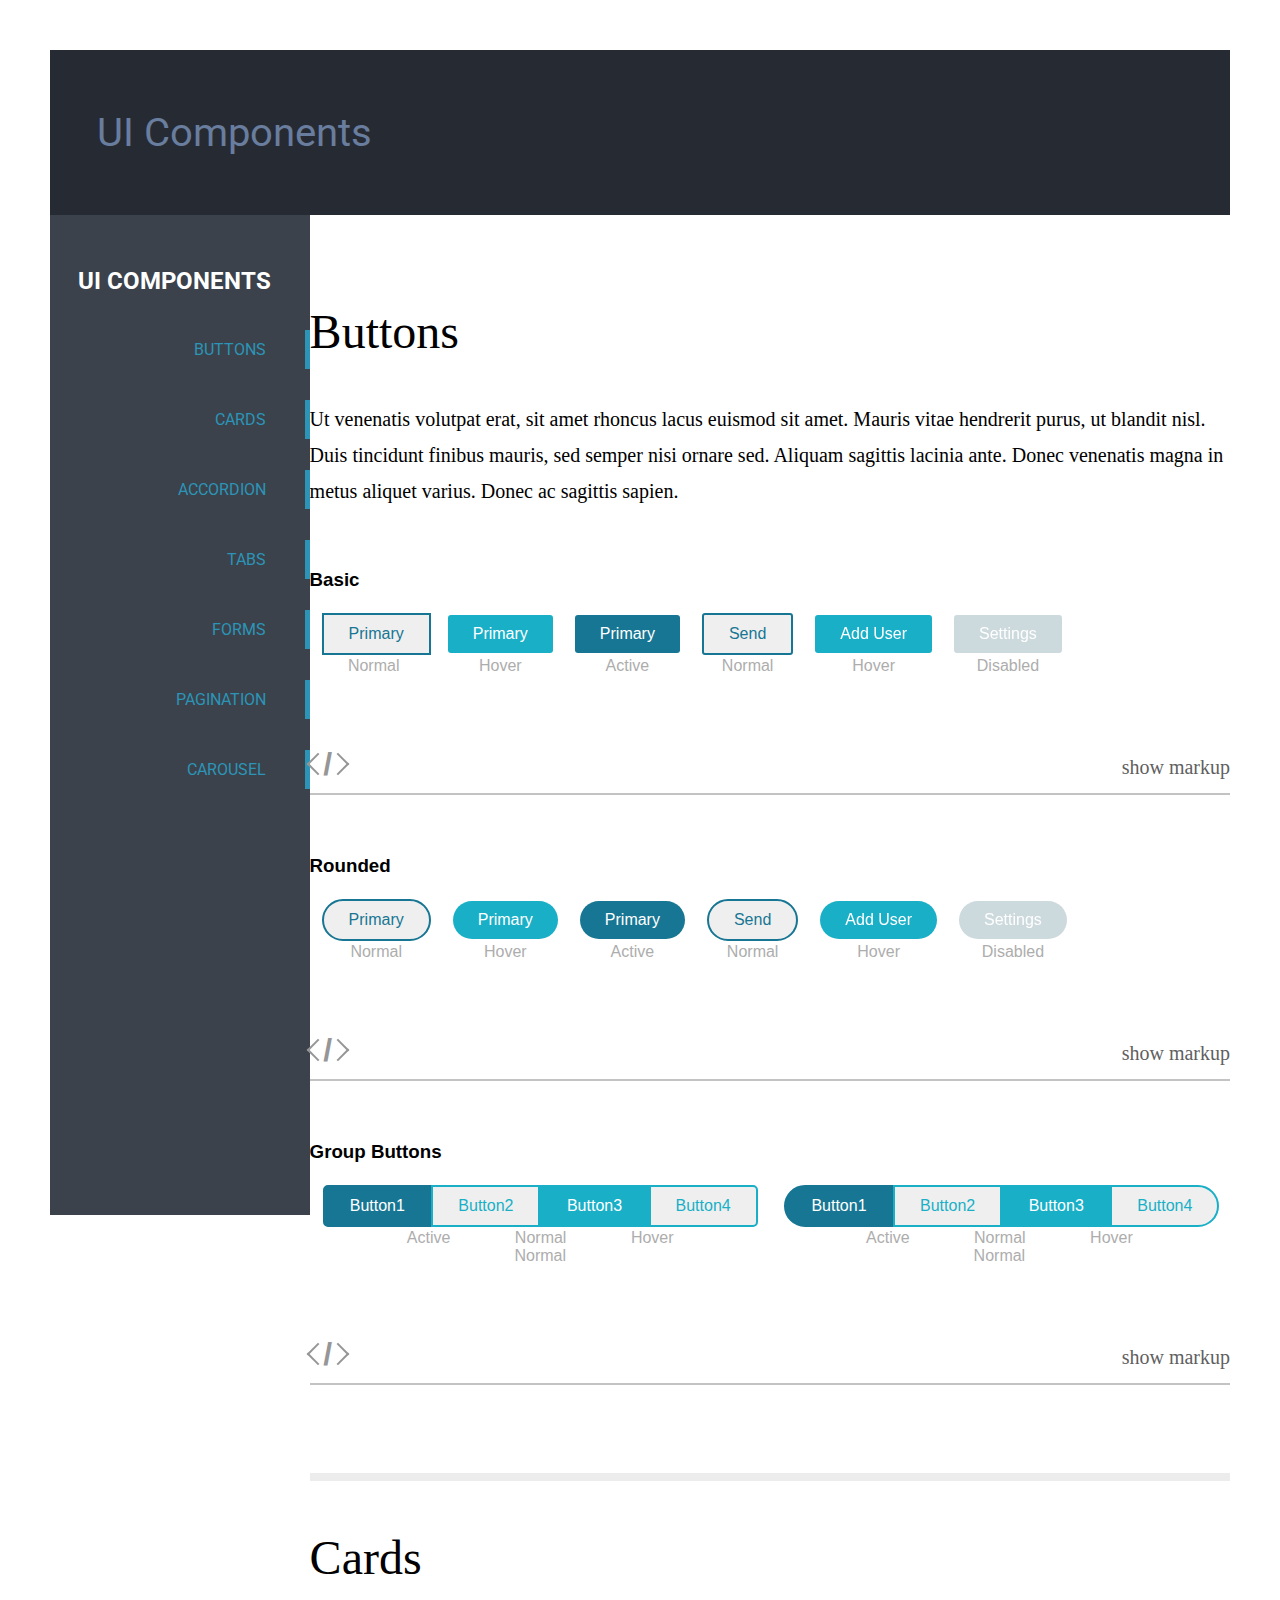
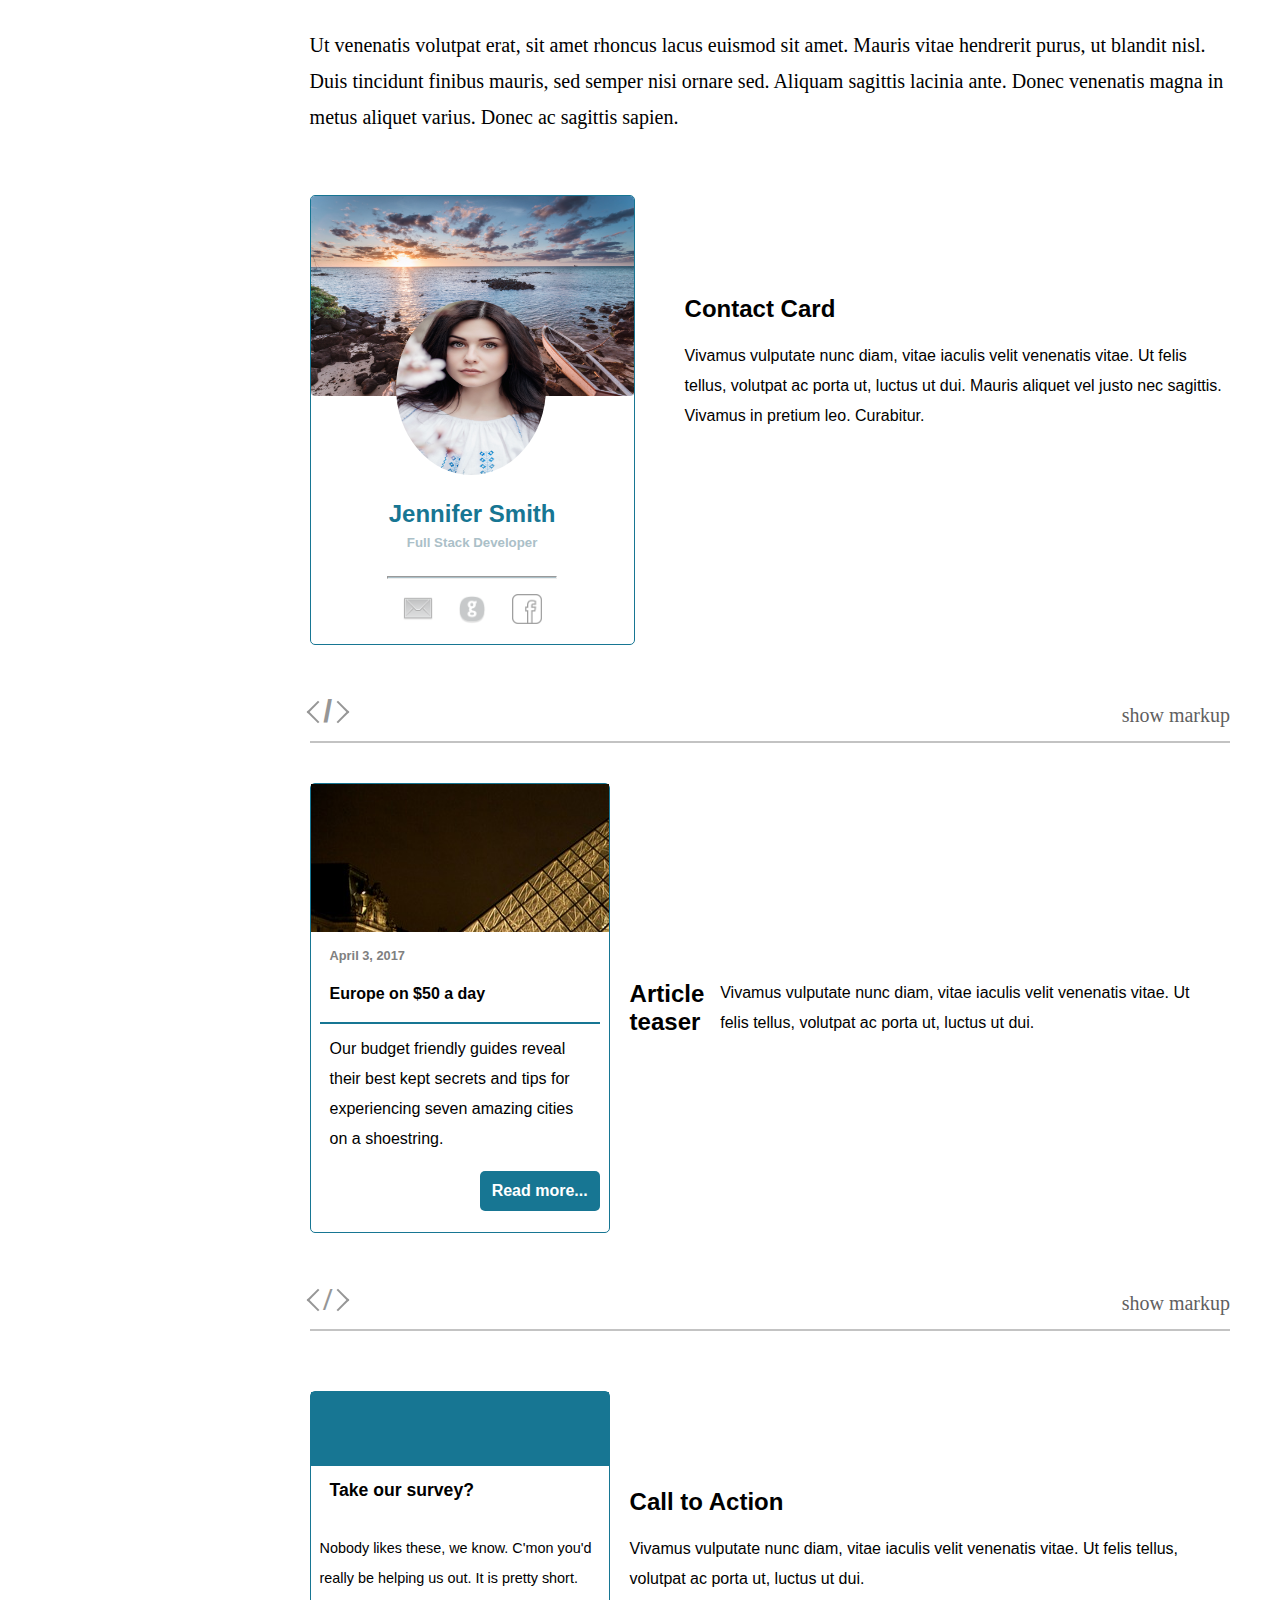
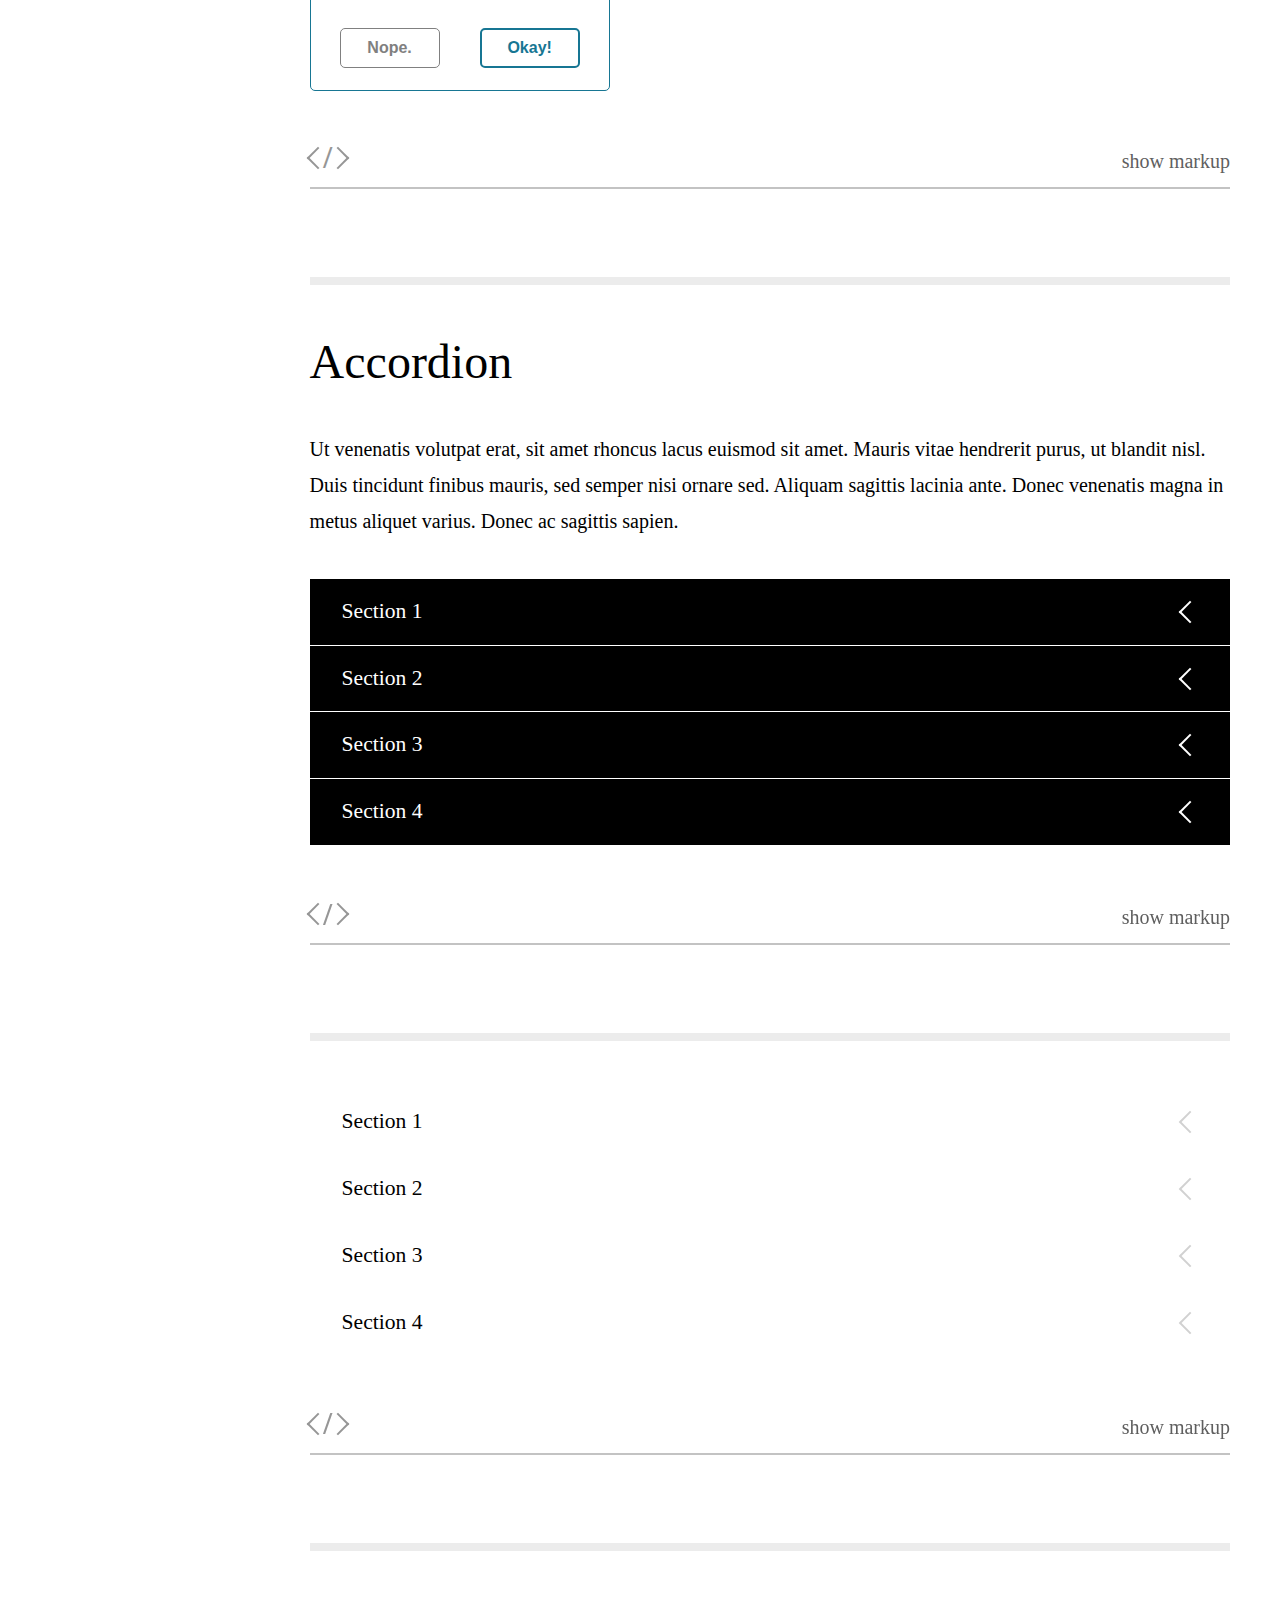
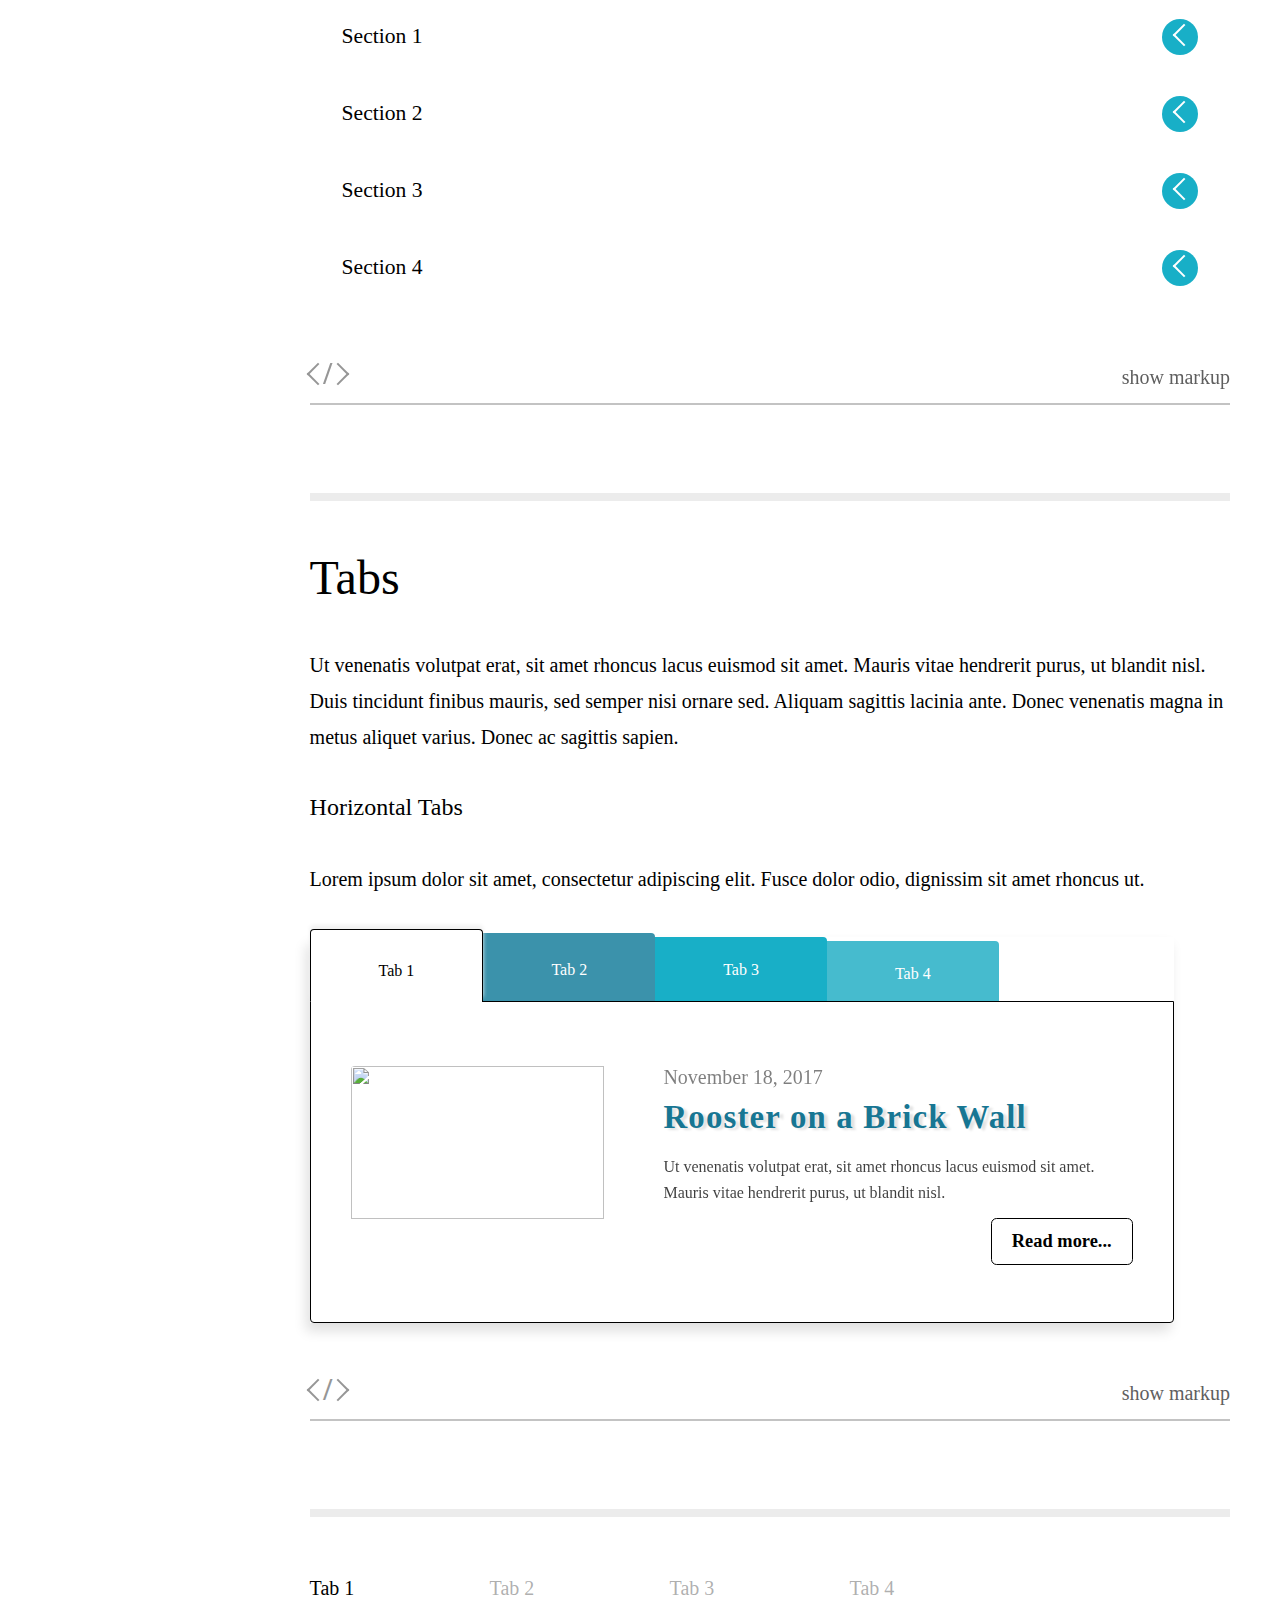
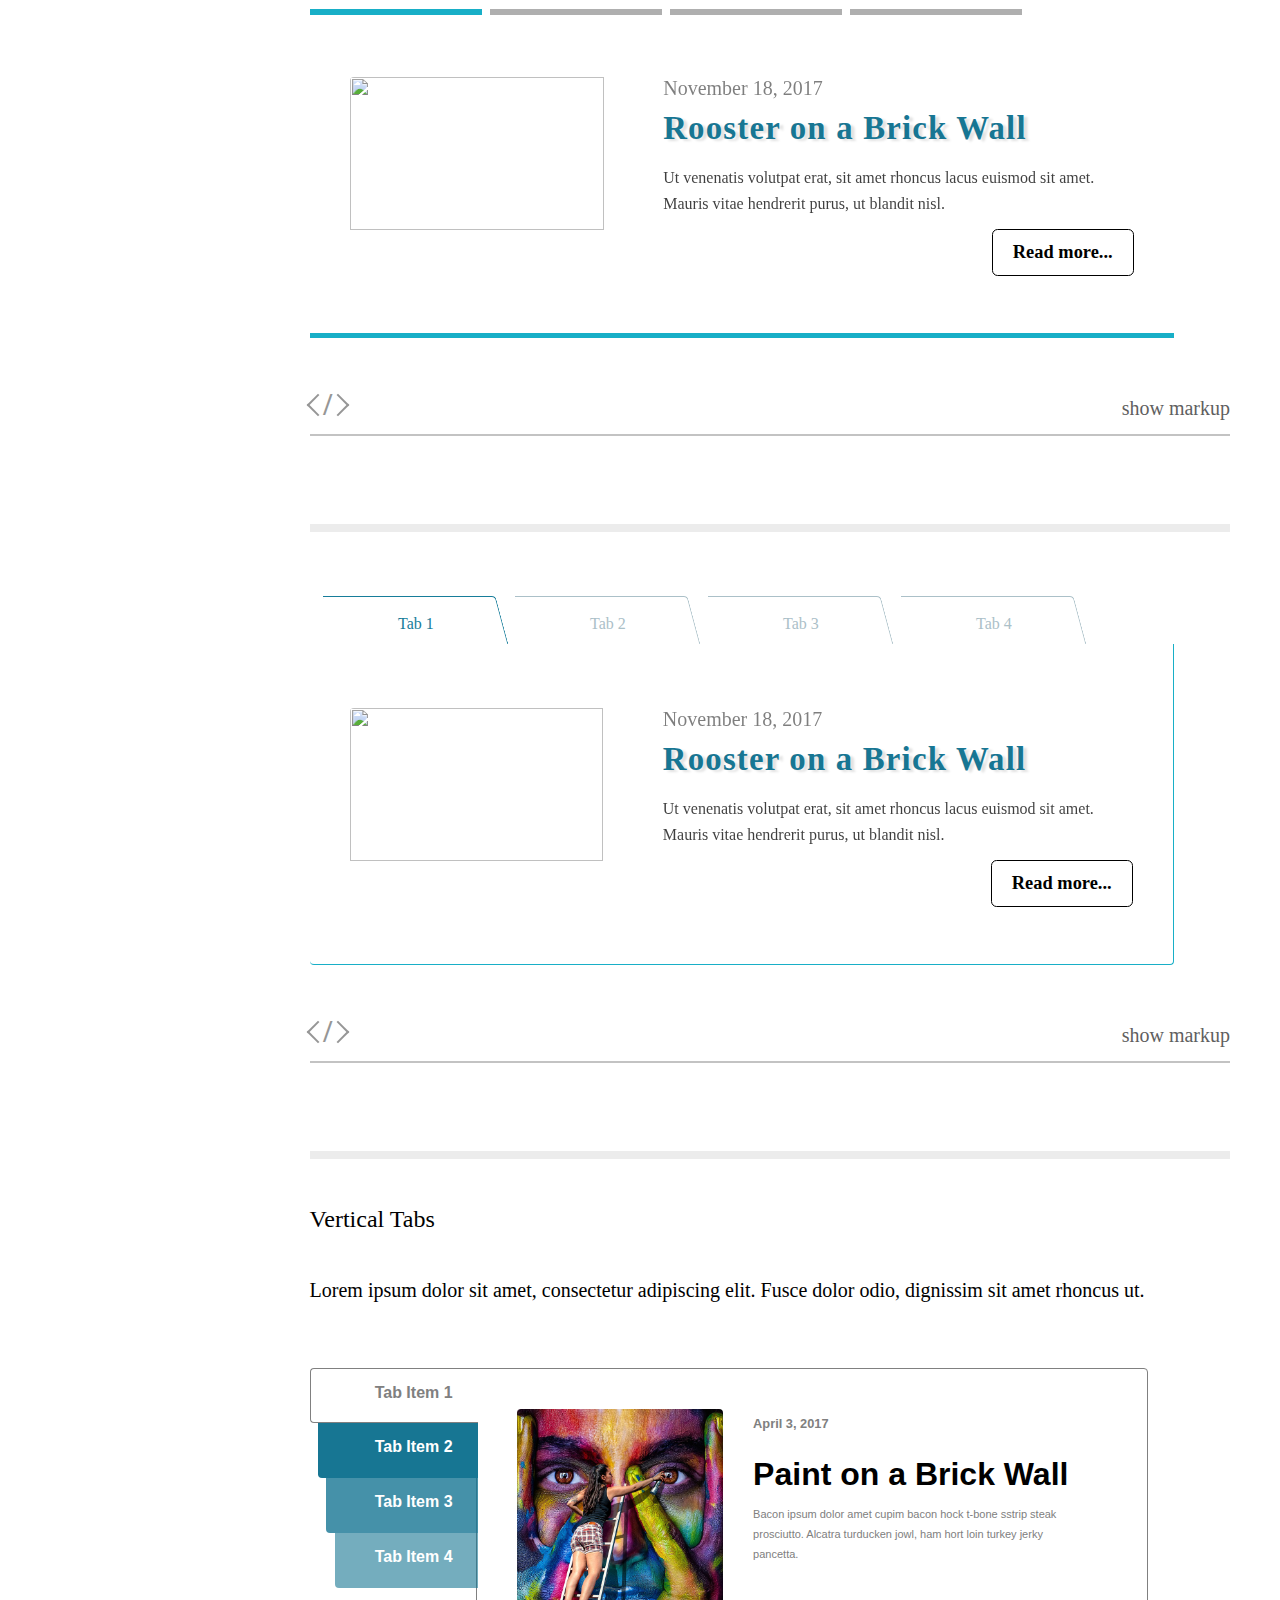
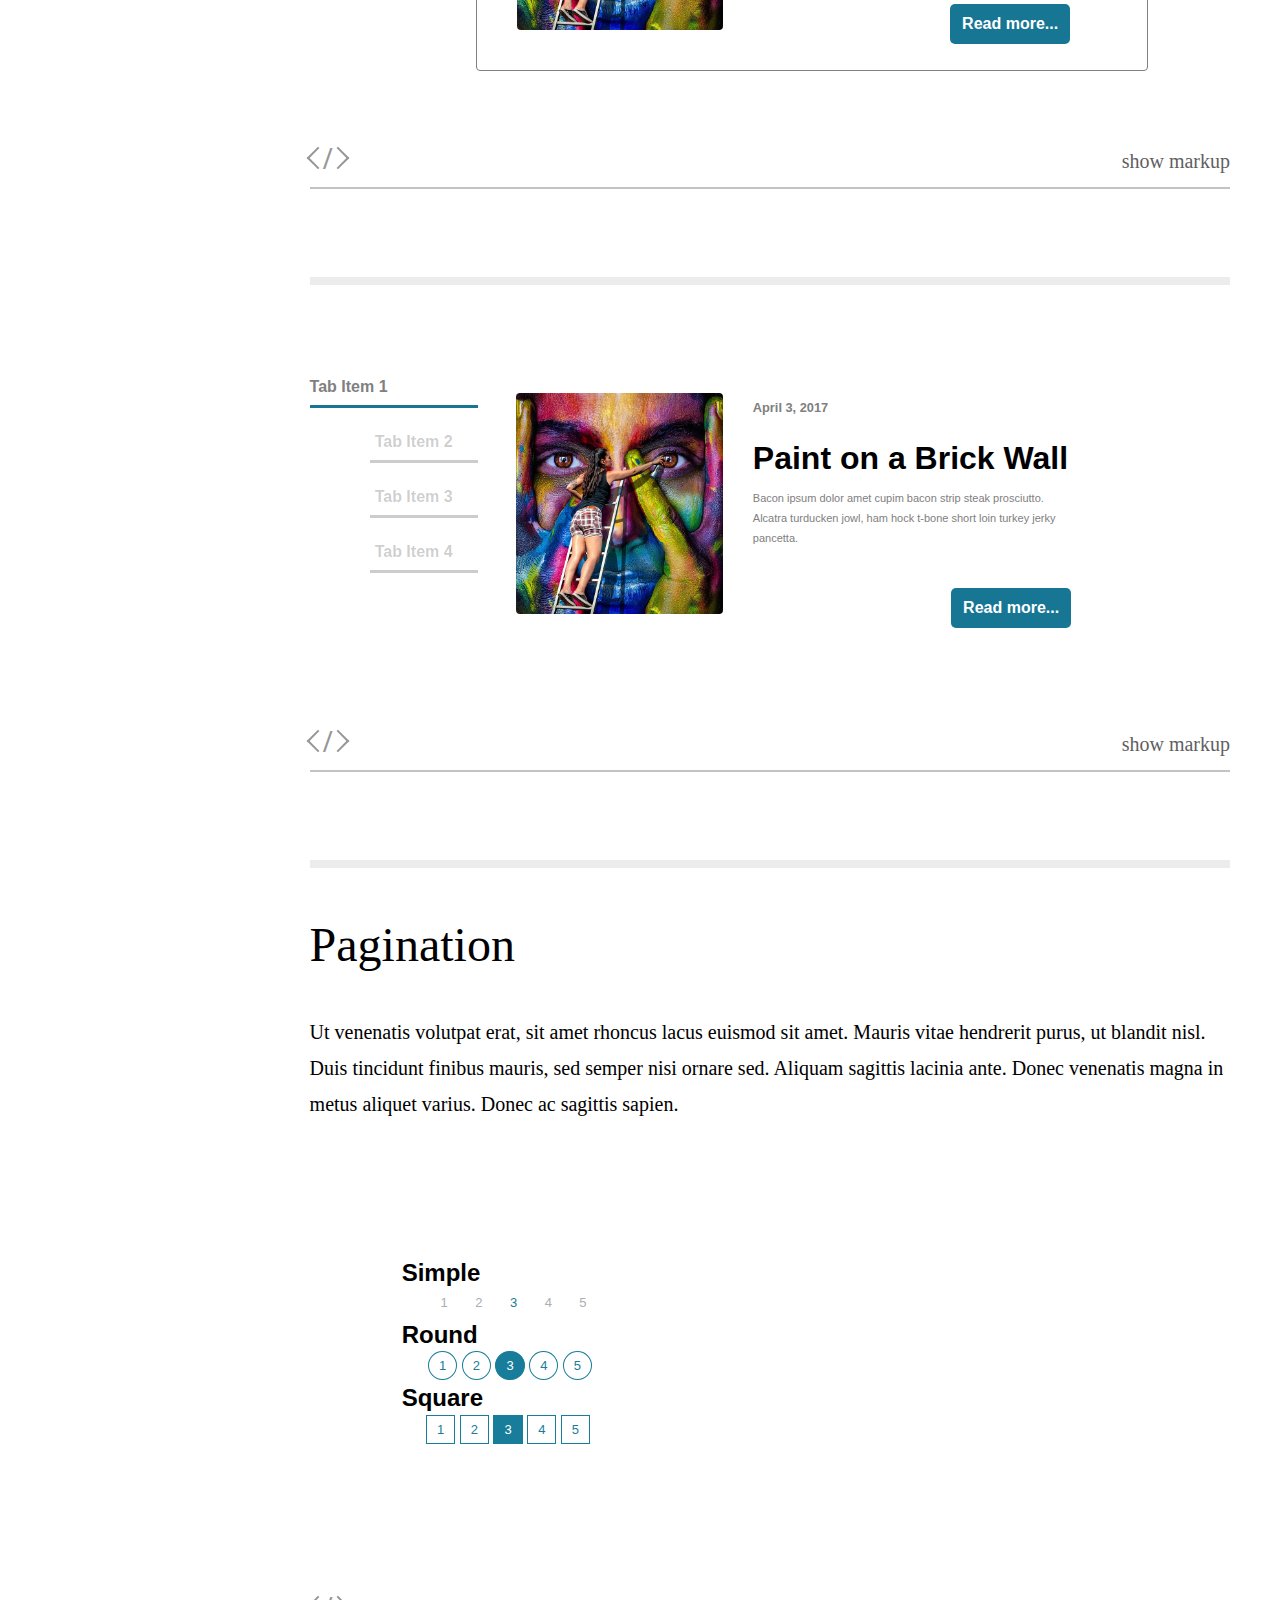
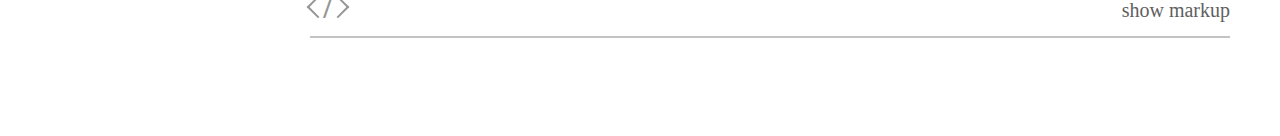
==== commit b9892746: "button section done" ====
--- a/index.html
+++ b/index.html
@@ -104,14 +104,108 @@
 							<td>Disabled</td>
 						</tr>
 					</table>
-				</div>
-				<div class="bottom-divider">
-					<div class="codeIcon">
-						<div class="arrow left"></div>
-						<div class="slash"> / </div>
-						<div class="arrow right"></div>
-					</div>
-					<div class="showMarkup">show markup</div>
+					<div class="bottom-divider">
+						<div class="codeIcon">
+							<div class="arrow left"></div>
+							<div class="slash"> / </div>
+							<div class="arrow right"></div>
+						</div>
+						<div class="showMarkup">show markup</div>
+				    </div>
+				</div>
+				<!-- Rounded buttons -->
+				<div class="container basic">
+					<h3>Rounded</h3>
+				    <table>
+				      <tr>
+				        <th><button class='btn-rounded' type="button">Primary</button></th>
+				        <th><button class='btn-rounded' type="button" id="hover">Primary</button></th>
+				        <th><button class='btn-rounded' type="button" id="active">Primary</button></th>
+				        <th>
+				          <button class='btn-rounded' type="button" id="normal2">
+				            <div id="send_icon">
+				              <i class="fa fa-paper-plane"></i>
+				              Send 
+				            </div>
+				          </button>
+				        </th>
+				        
+				        <th>
+				          <button class='btn-rounded' type="button" id="hover2">
+				          <div id="add_user_icon">
+				            <i class="fa fa-user-plus"></i>
+				            Add User
+				          </div>
+				          </button>
+				        </th>
+				        
+				        <th>
+				          <button class='btn-rounded' type="button" id="disabled">
+				            <div id="settings_icon">
+				              <i class="fa fa-cog"></i>
+				              Settings
+				            </div>
+				          </button>
+				        </th>
+				      </tr>
+				      <tr id="button_caption">
+				        <td>Normal</td>
+				        <td>Hover</td>
+				        <td>Active</td>
+				        <td>Normal</td>
+				        <td>Hover</td>
+				        <td>Disabled</td>
+				    </table>
+				    <div class="bottom-divider">
+						<div class="codeIcon">
+							<div class="arrow left"></div>
+							<div class="slash"> / </div>
+							<div class="arrow right"></div>
+						</div>
+						<div class="showMarkup">show markup</div>
+				    </div>
+				</div>
+				<!-- Group buttons -->
+				<div class="container basic">
+					<h3>Group Buttons</h3>
+				    <table class="btn-group">
+				      <tr> 
+				        <td>
+				          <button class="btn-active" id='first'>Button1</button>
+				          <button class="btn-normal" id='normal'>Button2</button>
+				          <button class="btn-hover" id='normal'>Button3</button>
+				          <button class="btn-normal" id='last'>Button4</button>
+				        </td>
+				        <td>
+				          <button class="btn-active" id='first-rounded'>Button1</button>
+				          <button class="btn-normal" id='normal'>Button2</button>
+				          <button class="btn-hover" id='normal'>Button3</button>
+				          <button class="btn-normal" id='last-rounded'>Button4</button>
+				        </td>
+				      </tr>
+				      <tr id="button_caption">
+				        <td>
+				          <div>Active</div>
+				          <div>Normal</div>
+				          <div>Hover</div>
+				          <div>Normal</div>
+				        </td>
+				        <td>
+				          <div>Active</div>
+				          <div>Normal</div>
+				          <div>Hover</div>
+				          <div>Normal</div>
+				        </td>
+				      </tr>
+				    </table>
+				    <div class="bottom-divider">
+						<div class="codeIcon">
+							<div class="arrow left"></div>
+							<div class="slash"> / </div>
+							<div class="arrow right"></div>
+						</div>
+						<div class="showMarkup">show markup</div>
+				    </div>
 				</div>
 			</section>
 			<!-- Card section -->
--- a/buttons/buttons_styles.css
+++ b/buttons/buttons_styles.css
@@ -119,10 +119,27 @@
 
 #button_caption td {
   text-align: center;
-  padding: 0 32px;
+  padding: 0 15px;
 }
 
 .btn-group tr td div{
   display: inline-block;
   padding: 0 30px;
+}
+
+.btn-normal {
+  color: #18AFC7;
+  border: 2px solid #18AFC7;
+}
+
+.btn-hover {
+  color: white;
+  background-color: #18AFC7;
+  border: 2px solid #18AFC7;
+}
+
+.btn-active {
+  color: white;
+  background-color: #177693;
+  border: 2px solid #177693;
 }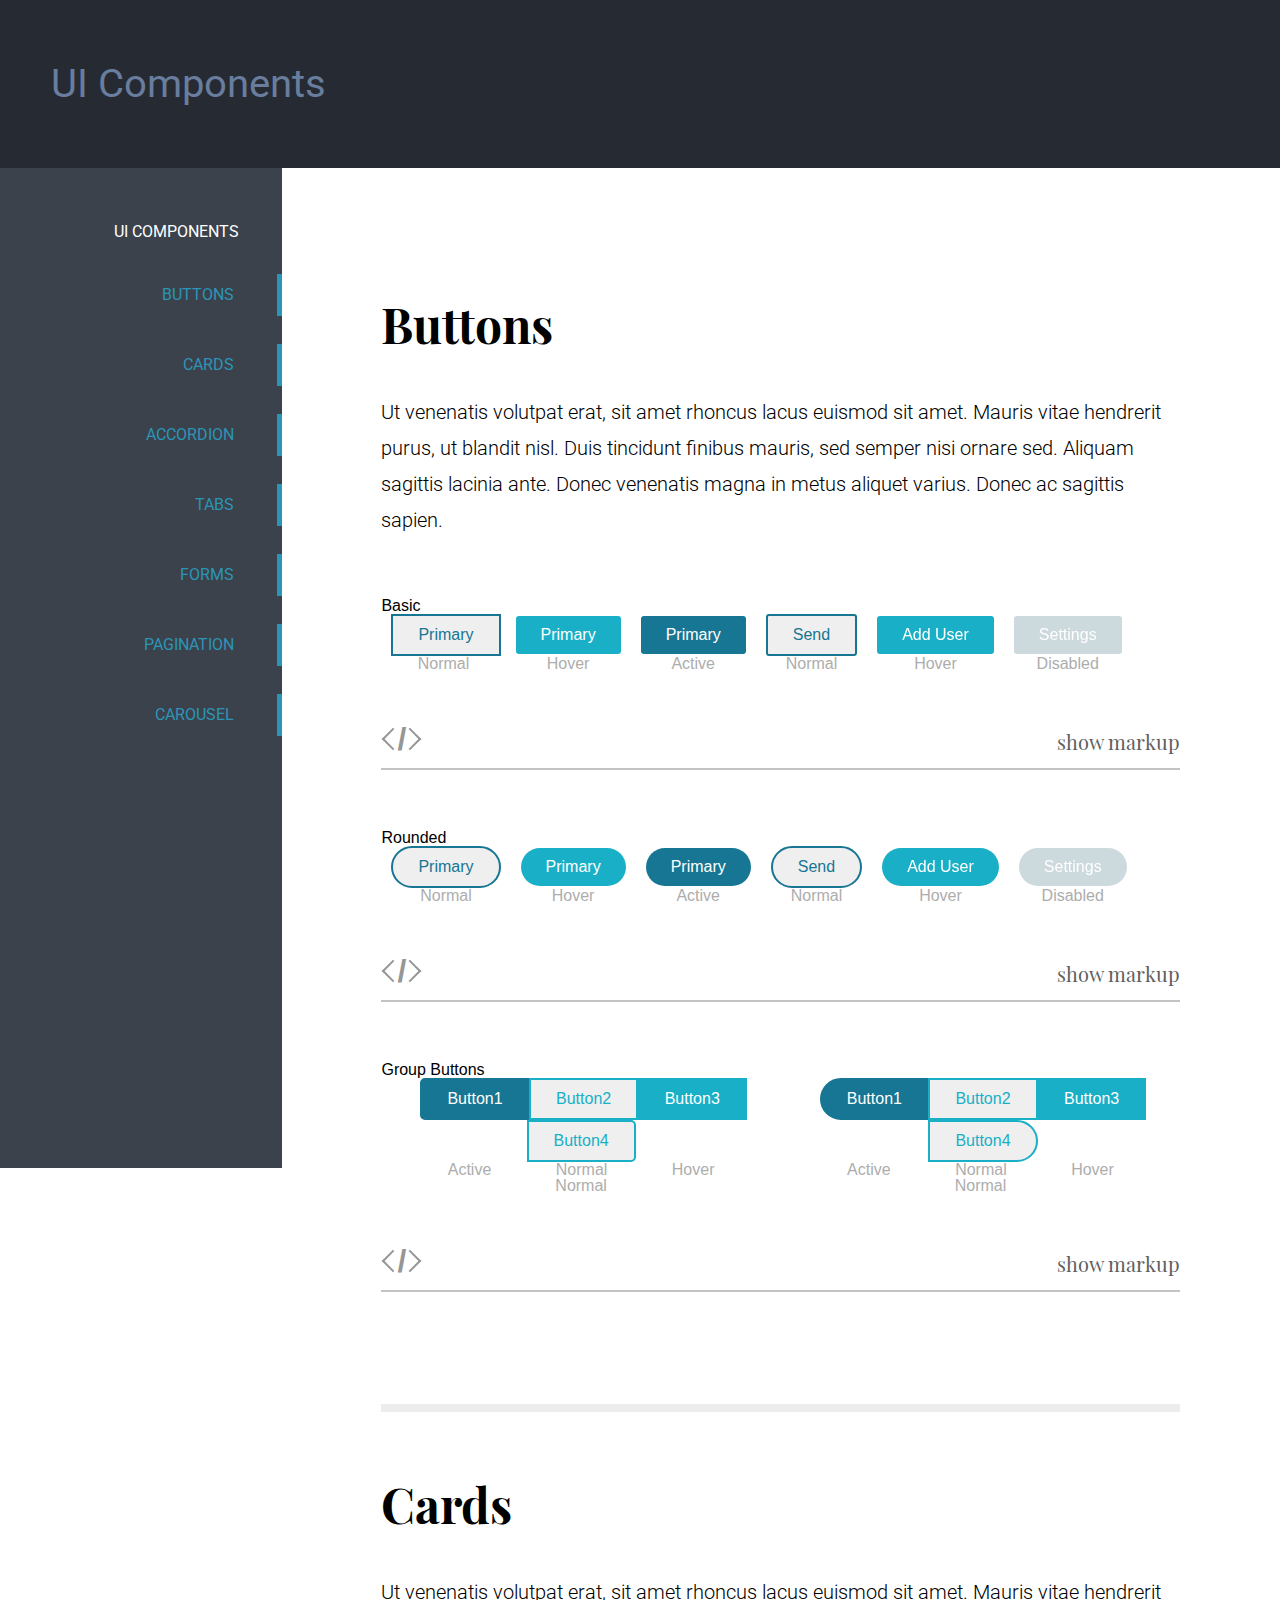
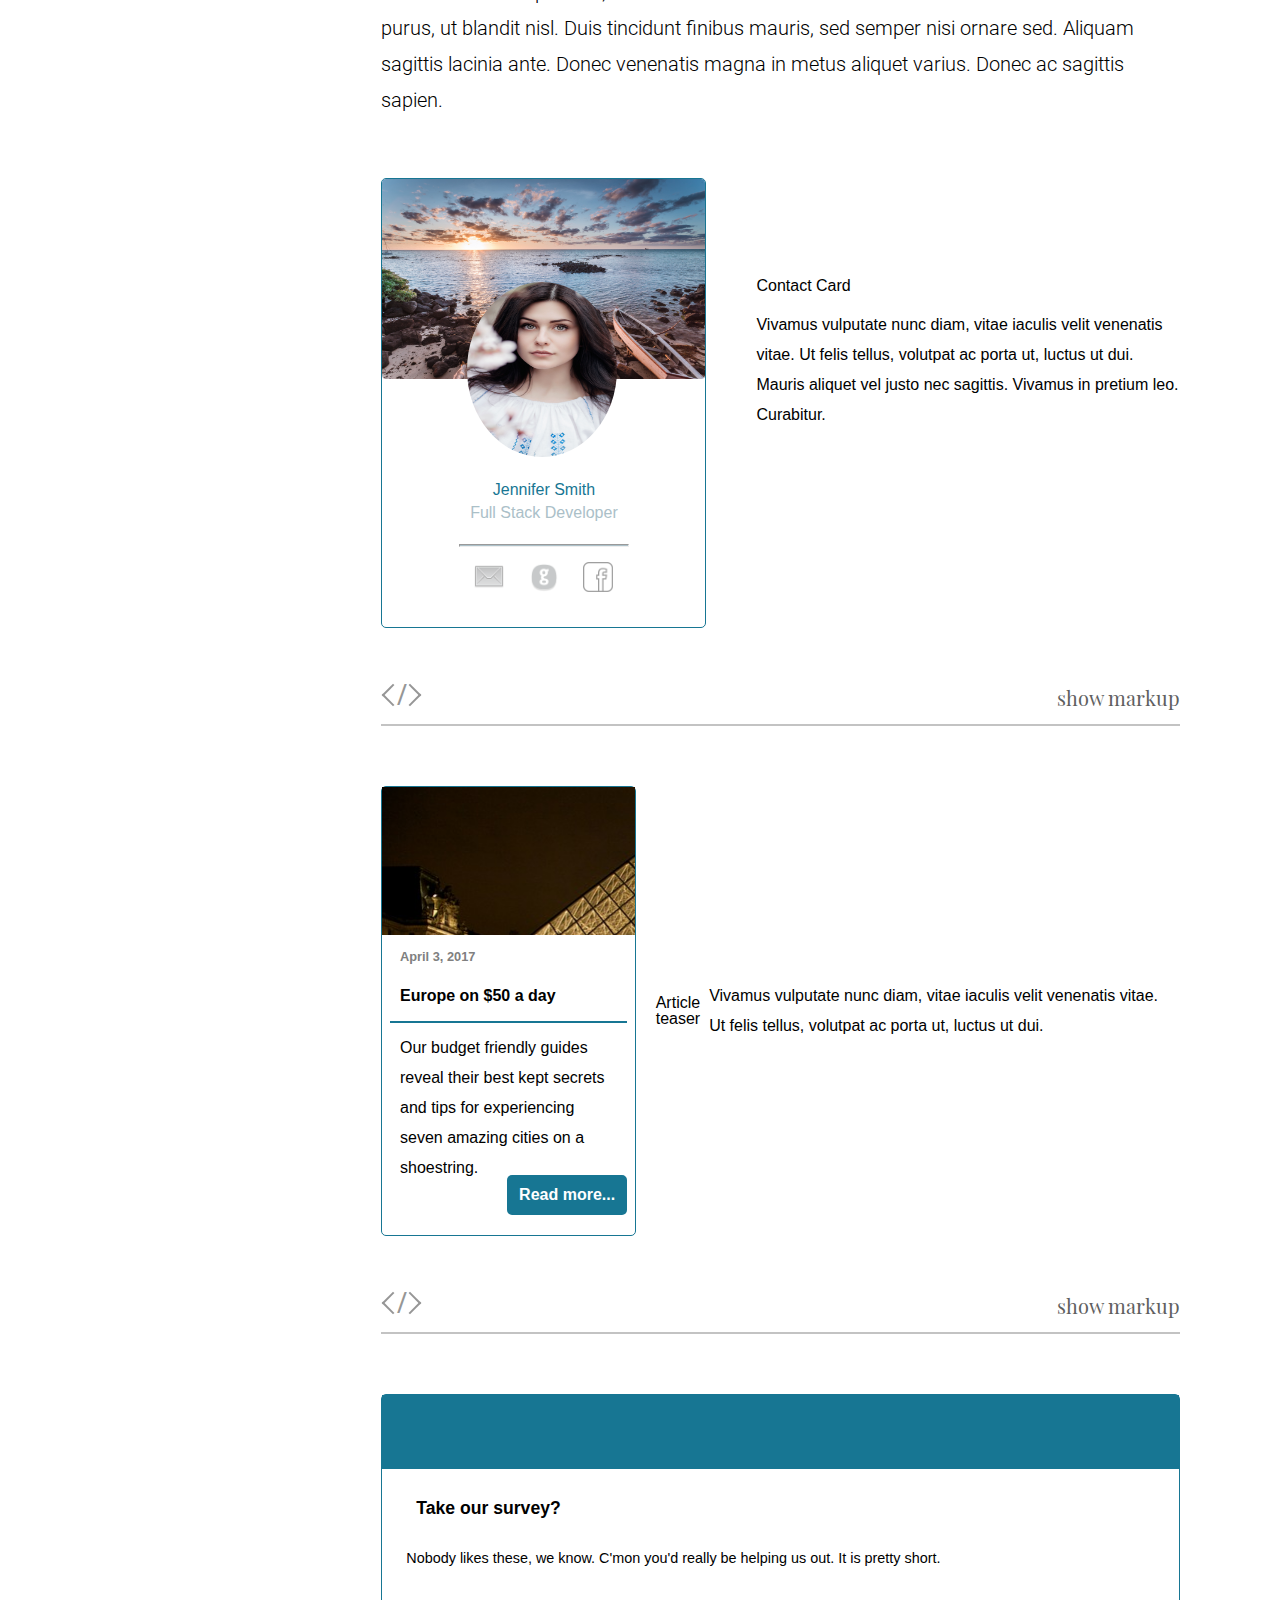
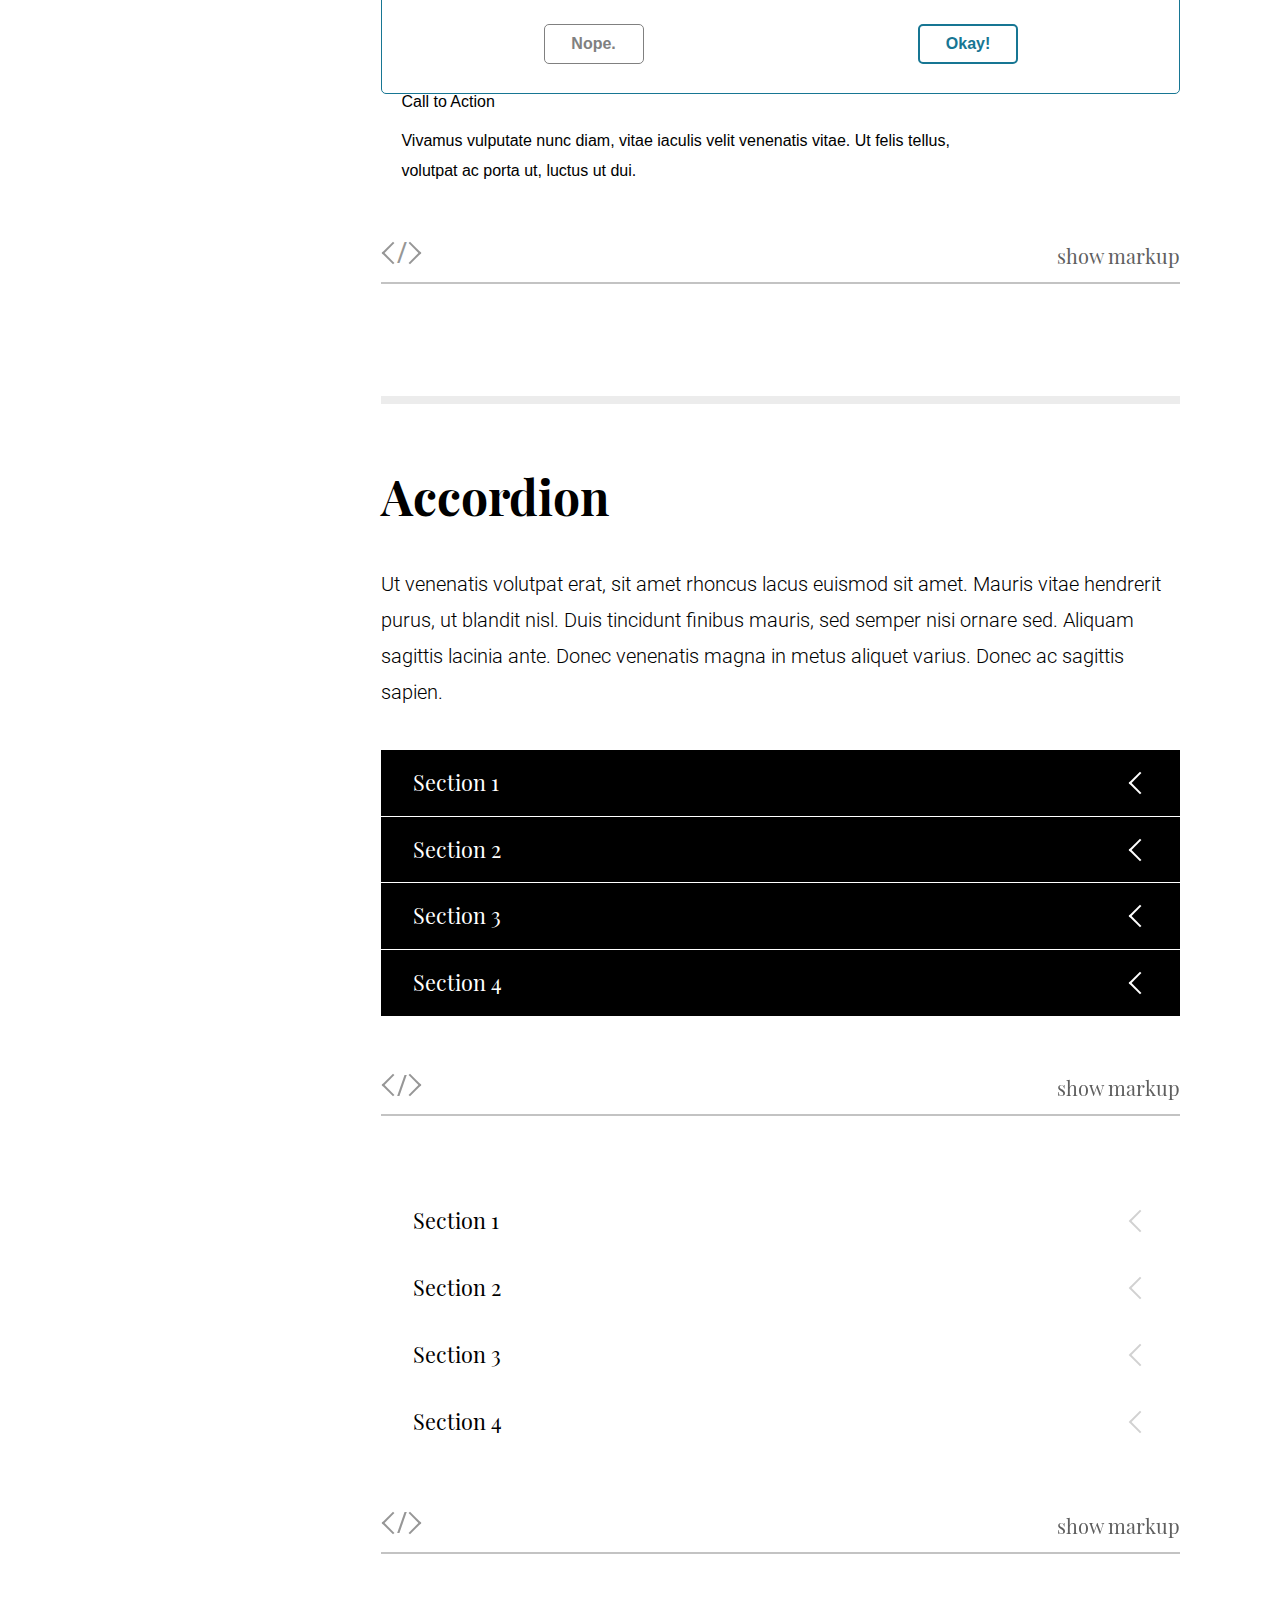
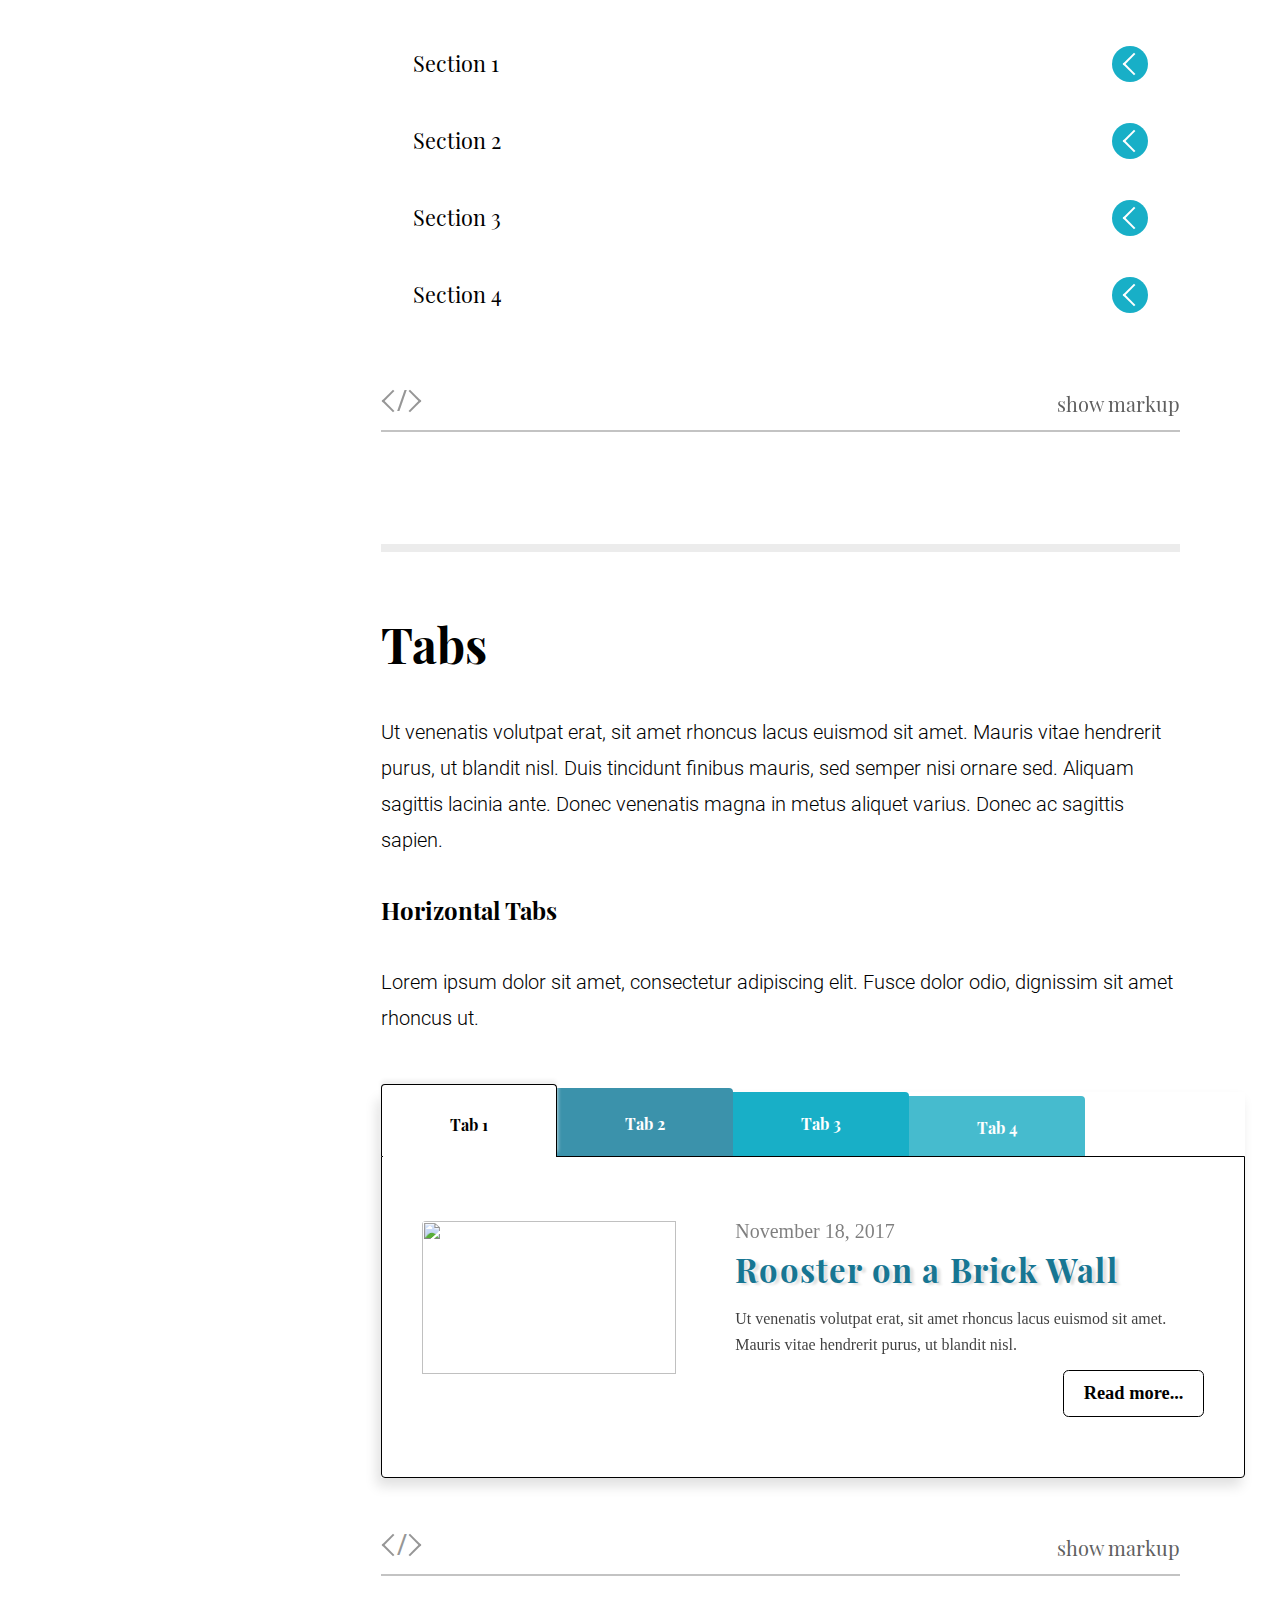
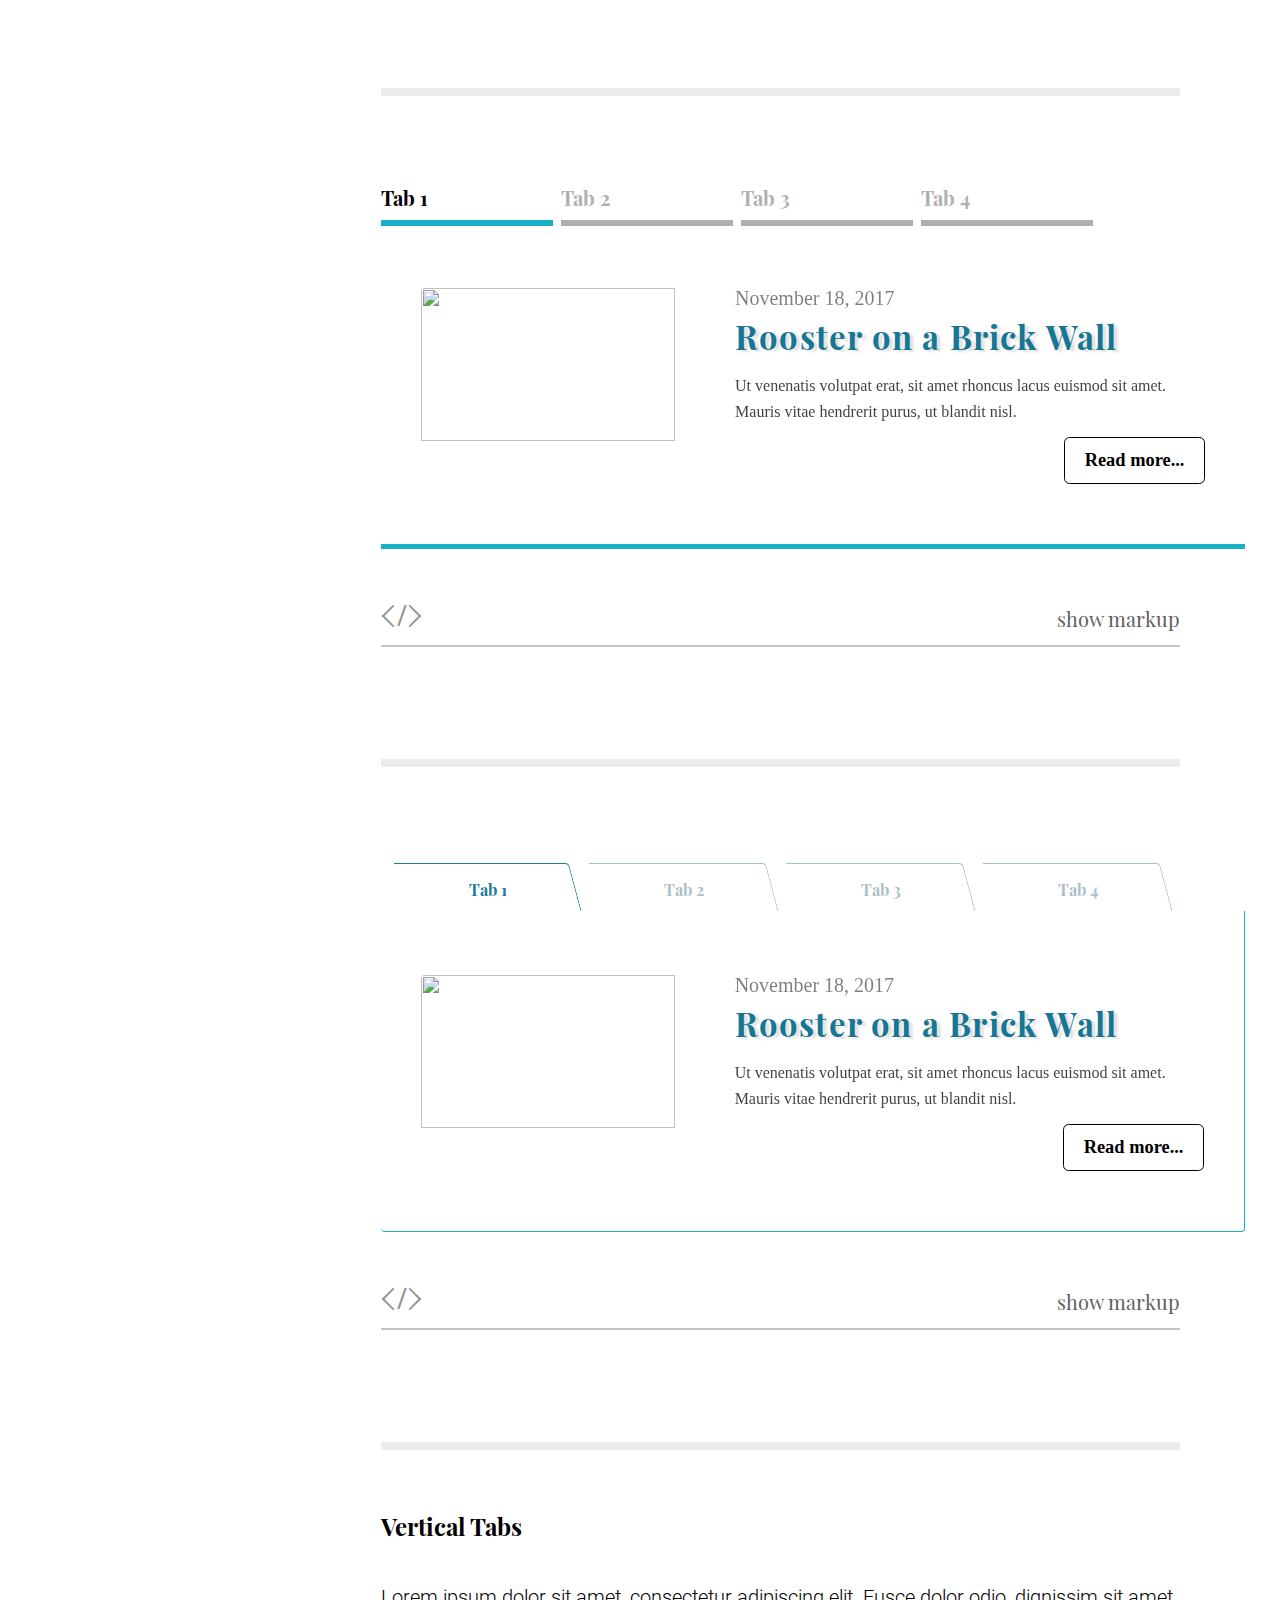
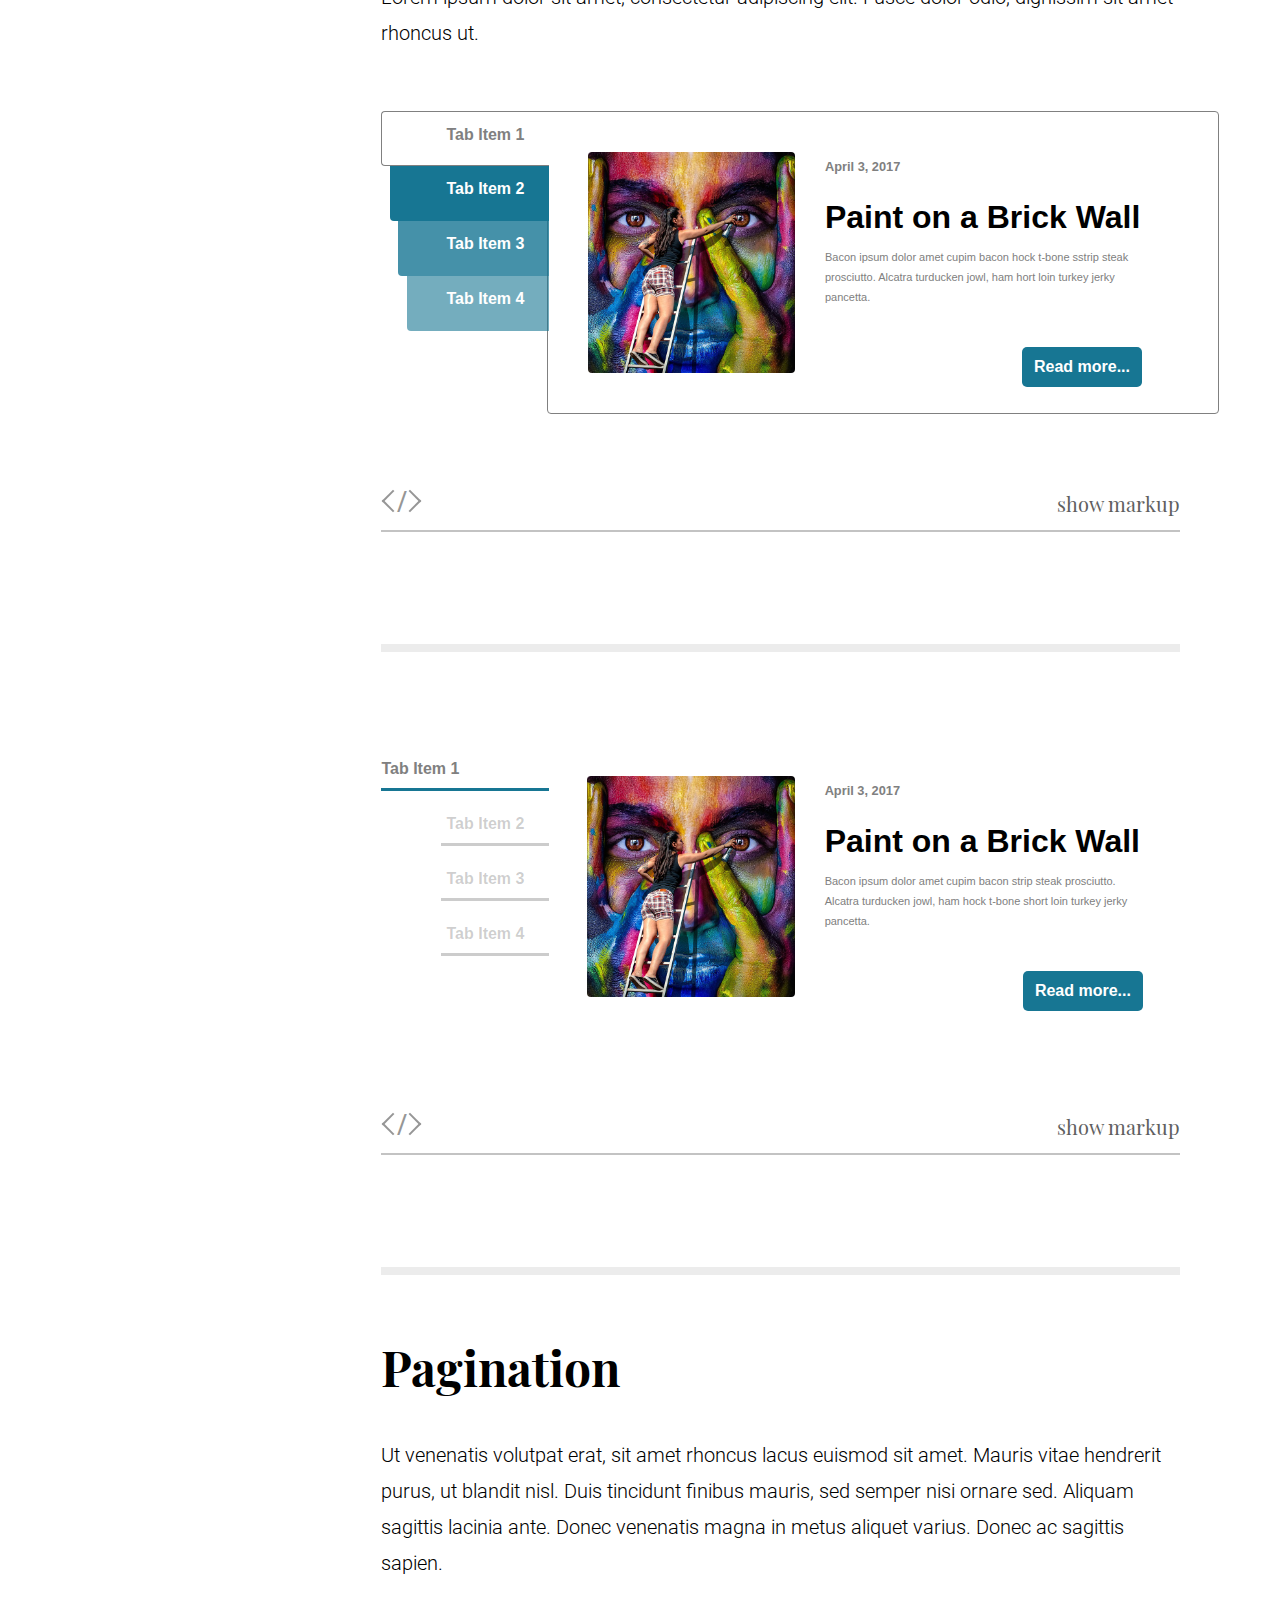
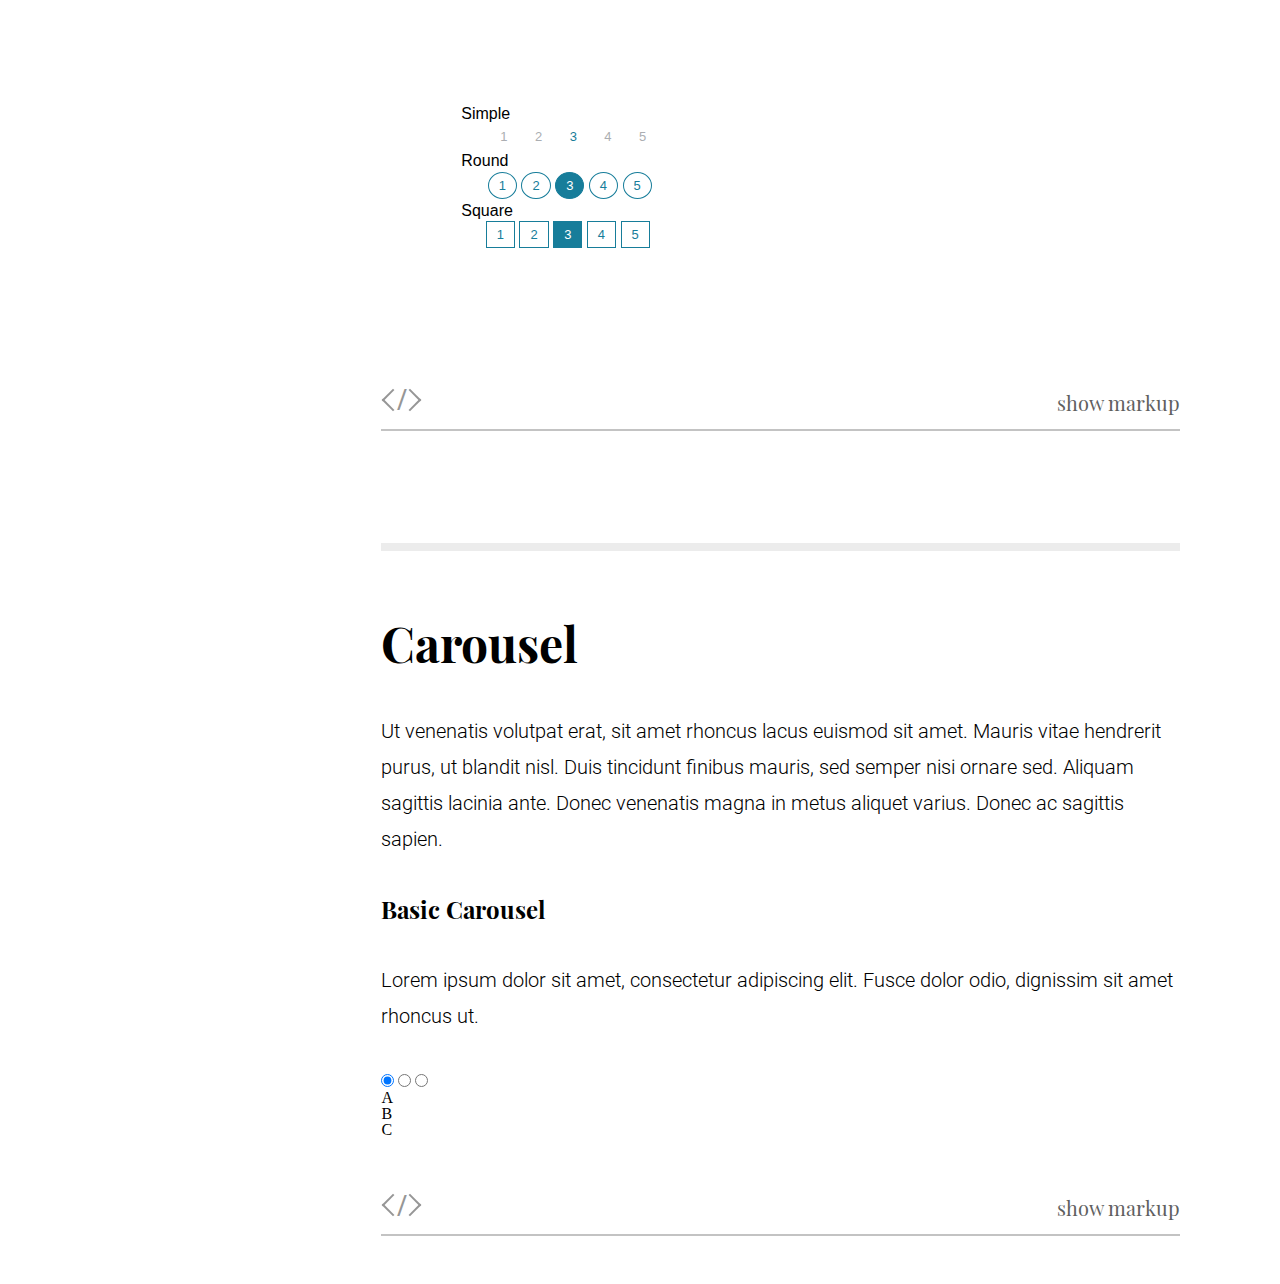
==== commit 36f0fa95: "Added Base and Font folders for better organization, added basic carousel component, altered several" ====
--- a/index.html
+++ b/index.html
@@ -3,16 +3,20 @@
 
 <head>
 	<meta charset="UTF-8">
-	<link rel="stylesheet" href="styles.css" />
-	<link href="Accordion/accordion.css" rel="stylesheet" type="text/css" />
-	<link href="buttons/buttons_styles.css" rel="stylesheet" type="text/css" />
-	<link href="cards/cards_styles.css" rel="stylesheet" type="text/css" />
-	<link href="Tabs/Tabs.css" rel="stylesheet" type="text/css" />
-	<link href="Tabs2/tabs.css" rel="stylesheet" type="text/css" />
+	<link href="Accordion/accordion.css" rel="stylesheet" type="text/css"/>
+	<link href="Base/cssReset.css" rel="stylesheet" type="text/css"/>
+	<link href="styles.css" rel="stylesheet" type="text/css"/>
+	<link href="Base/base.css" rel="stylesheet" type="text/css"/>
+	<link href="buttons/buttons_styles.css" rel="stylesheet" type="text/css"/>
+	<link href="cards/cards_styles.css" rel="stylesheet" type="text/css"/>
+	<link href="Carousels/carousel.css" rel="stylesheet" type="text/css"/>
+	<link href="Fonts/fonts.css" rel="stylesheet" type="text/css"/>
+	<link href="Tabs/Tabs.css" rel="stylesheet" type="text/css"/>
+	<link href="Tabs2/tabs.css" rel="stylesheet" type="text/css"/>
+	<link rel="stylesheet" type="text/css" href="pagination/pagination.css">
 	<link href="https://fonts.googleapis.com/css?family=Roboto:300,400" rel="stylesheet">
 	<link href="article_teaser/article_styles.css" rel="stylesheet" type="text/css" />
 	<link href="article_teaser/call_to_action.css" rel="stylesheet" type="text/css" />
-	<link rel="stylesheet" type="text/css" href="pagination/pagination.css">
 	<script src="https://use.fontawesome.com/22ee5fc5a4.js"></script>
 	<title>UI Components</title>
 </head>
@@ -243,16 +247,15 @@
 						</div>
 					</div>
 				</div>
-
+				<div class="bottom-divider">
+					<div class="codeIcon">
+						<div class="arrow left"></div>
+						<div class="slash"> / </div>
+						<div class="arrow right"></div>
+					</div>
+					<div class="showMarkup">show markup</div>
+				</div>
 				<div class="container">
-					<div class="bottom-divider">
-						<div class="codeIcon">
-							<div class="arrow left"></div>
-							<div class="slash"> / </div>
-							<div class="arrow right"></div>
-						</div>
-						<div class="showMarkup">show markup</div>
-					</div>
 					<div id="article_content">
 						<div class="article_teaser">
 							<div class="teaser-header">
@@ -1124,6 +1127,51 @@
 					<div class="showMarkup">show markup</div>
 				</div>
 			</section>
+			<section class="section">
+				<div class="section__title">Carousel</div>
+				<div class="section__description">Ut venenatis volutpat erat, sit amet rhoncus lacus euismod sit amet. Mauris vitae hendrerit purus, ut blandit nisl. Duis tincidunt finibus mauris, sed semper nisi ornare sed. Aliquam sagittis lacinia ante. Donec venenatis magna in metus aliquet varius. Donec ac sagittis sapien. 
+				</div>
+				<div class="section__sub-title">Basic Carousel</div>
+				<div class="section__description">Lorem ipsum dolor sit amet, consectetur adipiscing elit. Fusce dolor odio, dignissim sit amet rhoncus ut.
+				</div>
+		    <div class="carousel__wrapper">
+		      <div class="carousel">
+		        <input type="radio" id="carousel__radio-1" name="carousel-radio" checked>
+		        <input type="radio" id="carousel__radio-2" name="carousel-radio">
+		        <input type="radio" id="carousel__radio-3" name="carousel-radio">
+		        <div class="carousel__controls">
+		          <label for="carousel__radio-3" class="carousel__control carousel__control--previous"></label>
+		          <label for="carousel__radio-2" class="carousel__control carousel__control--next"></label>
+		        </div>
+		        <div class="carousel__controls">
+		          <label for="carousel__radio-1" class="carousel__control carousel__control--previous"></label>
+		          <label for="carousel__radio-3" class="carousel__control carousel__control--next"></label>
+		        </div>
+		        <div class="carousel__controls">
+		          <label for="carousel__radio-2" class="carousel__control carousel__control--previous"></label>
+		          <label for="carousel__radio-1" class="carousel__control carousel__control--next"></label>
+		        </div>
+		        <div class="carousel__items">
+		          <div class="carousel__item"><h1>A</h1></div>
+		          <div class="carousel__item"><h1>B</h1></div>
+		          <div class="carousel__item"><h1>C</h1></div>
+		        </div>
+		        <div class="carousel__navigation--bottom">
+		          <label for="carousel__radio-1" class="carousel__navigation"></label>
+		          <label for="carousel__radio-2" class="carousel__navigation"></label>
+		          <label for="carousel__radio-3" class="carousel__navigation"></label>
+		        </div>
+		      </div>
+		    </div>
+		    <div class="bottom-divider">
+		  		<div class="codeIcon">
+		  			<div class="arrow left"></div>
+		  			<div class="slash"> / </div>
+		  			<div class="arrow right"></div>
+		  		</div>
+		  		<div class="showMarkup">show markup</div>
+		  	</div>
+		  </section>
 		</div>
 </body>
 
--- a/Accordion/accordion.css
+++ b/Accordion/accordion.css
@@ -1,26 +1,3 @@
-* {
-	box-sizing: border-box;
-}
-
-@font-face {
-  font-family: "Playfair Display Bold";
-  src: url("../../../../../projects/Fonts/Playfair_Display/PlayfairDisplay-Bold.ttf") format("truetype");
-}
-
-@font-face {
-  font-family: "Playfair Display Regular";
-  src: url("../../../../../projects/Fonts/Playfair_Display/PlayfairDisplay-Regular.ttf") format("truetype");
-}
-
-@font-face {
-  font-family: "Raleway Light";
-  src: url("../../../../../projects/Fonts/Raleway/Raleway-Light.ttf") format("truetype");
-}
-
-@font-face {
-  font-family: "Raleway Thin";
-  src: url("../../../../../projects/Fonts/Raleway/Raleway-Thin.ttf") format("truetype");
-}
 
 .accordion {
 	max-width: 60rem;
@@ -47,6 +24,10 @@
 .accordion__panel * {
 	opacity: 0;
 	transition: 0.25s ease-in-out;
+}
+
+.accordion__panel > .accordion__panel-item:nth-child(2) {
+	margin-left: 1.5rem;
 }
 
 .accordion__panel--black {
@@ -142,6 +123,12 @@
 	background: #0000001a;
 }
 
+.accordion input[type="checkbox"]:checked + .accordion__title + .accordion__panel {
+	max-height: 18rem;
+	padding: 2.5rem 6rem;
+	opacity: 1;
+}
+
 .accordion input[type="checkbox"]:checked + .accordion__title  + .accordion__panel * {
 	opacity: 1;
 }
@@ -154,15 +141,6 @@
 	border-bottom: 0.25rem solid #18AFC7;
 }
 
-.accordion input[type="checkbox"]:checked + .accordion__title + .accordion__panel {
-	position: relative;
-	display: flex;
-	flex-direction: row;
-	max-height: 18rem;
-	padding: 2.5rem 6rem;
-	opacity: 1;
-}
-
 .accordion input[type="checkbox"]:checked + .accordion__title > .arrow.left {
 	-webkit-transform: rotate(45deg);
 	transform: rotate(45deg);
@@ -172,130 +150,3 @@
 	-webkit-transform: rotate(-90deg);
 	transform: rotate(-90deg);	
 }
-
-.arrow {
-	height: 1rem;
-	width: 1rem;
-	border: solid white;
-  border-width: 0 0.15rem 0.15rem 0;
-  display: inline-block;
-  padding: 0.15rem;
-  transition: 0.25s ease-in-out;
-}
-
-.bottom-divider {
-	position: relative;
-	line-height: 1.75rem;
-	margin: 3.5rem 0 2.5rem;
-	width: 100%;
-	padding: 0.75rem 0;
-  padding-top: 0;
-  border-bottom: 0.15rem solid #c3c3c3;
-}
-
-.bottom-divider > * {
-	cursor: pointer;
-}
-
-.bottom-divider > *:hover {
-	opacity: 0.85;
-}
-
-.bottom-divider .arrow {
-	border-color: #969696;
-	padding: 0;
-}
-
-.bottom-divider .arrow.left {
-	margin-right: -0.15rem;
-}
-
-.bottom-divider .arrow.right {
-	margin-left: -0.15rem;
-}
-
-.codeIcon {
-	display: inline-flex;
-}
-
-.icon__wrapper--circle {
-	border-radius: 50%;
-	padding: 0.5rem;
-	background: #18AFC7;
-	height: 2.25rem;
-  width: 2.25rem;
-  transition: 0.25s ease-in-out;
-}
-
-.icon__wrapper--circle > .arrow.left {
-	margin-left: 0.35rem;
-  margin-bottom: 0.15rem;
-  border-color: white;
-}
-
-.left {
-	-webkit-transform: rotate(135deg);
-	transform: rotate(135deg);
-}
-
-.right {
-	-webkit-transform: rotate(-45deg);
-	transform: rotate(-45deg);
-}
-
-.section {
-	display: flex;
-	flex-direction: column;
-	justify-content: center;
-	align-items: flex-start;
-  margin: 4em auto 0;
-  padding: 4rem 0 0.5rem 0;
-  max-width: 60rem;
-  border-top: 0.5rem solid #ececec;
-}
-
-.section:first-child .accordion > .accordion__item:last-child .accordion__panel {
-	border-bottom: 0.05rem solid black;
-}
-
-.section:nth-child(2) .accordion__title--white--borderless {
-	justify-content: flex-start;
-}
-
-.section--borderless {
-	border-top: 0;
-	padding-top: 1.5rem;
-	margin-top: 0;
-}
-
-.section__description {
-	font-family: "Raleway Light";
-	font-size: 1.25rem;
-	line-height: 2.25rem;
-	margin-bottom: 2.5rem;
-}
-
-.section__title {
-  flex: 1;
-  width: 100%;
-	font-family: "Playfair Display Bold";
-	font-size: 3rem;
-	line-height: 3.618rem;
-	margin-bottom: 2.5rem;
-}
-
-.showMarkup {
-	position: absolute;
-	right: 0;
-	top: 0;
-	font-family: "Playfair Display Regular";
-	font-size: 1.25rem;
-	color: #5f5f5f;
-}
-
-.slash {
-  font-size: 2rem;
-  margin-top: -0.4rem;
-  color: #969696;
-  font-weight: 800;
-}--- a/Base/cssReset.css
+++ b/Base/cssReset.css
@@ -0,0 +1,48 @@
+/* http://meyerweb.com/eric/tools/css/reset/ 
+   v2.0 | 20110126
+   License: none (public domain)
+*/
+
+html, body, div, span, applet, object, iframe,
+h1, h2, h3, h4, h5, h6, p, blockquote, pre,
+a, abbr, acronym, address, big, cite, code,
+del, dfn, em, img, ins, kbd, q, s, samp,
+small, strike, strong, sub, sup, tt, var,
+b, u, i, center,
+dl, dt, dd, ol, ul, li,
+fieldset, form, label, legend,
+table, caption, tbody, tfoot, thead, tr, th, td,
+article, aside, canvas, details, embed, 
+figure, figcaption, footer, header, hgroup, 
+menu, nav, output, ruby, section, summary,
+time, mark, audio, video {
+	margin: 0;
+	padding: 0;
+	border: 0;
+	font-size: 100%;
+	font: inherit;
+	vertical-align: baseline;
+}
+/* HTML5 display-role reset for older browsers */
+article, aside, details, figcaption, figure, 
+footer, header, hgroup, menu, nav, section {
+	display: block;
+}
+body {
+	line-height: 1;
+}
+ol, ul {
+	list-style: none;
+}
+blockquote, q {
+	quotes: none;
+}
+blockquote:before, blockquote:after,
+q:before, q:after {
+	content: '';
+	content: none;
+}
+table {
+	border-collapse: collapse;
+	border-spacing: 0;
+}--- a/styles.css
+++ b/styles.css
@@ -1,13 +1,3 @@
-body {
-	margin: 0;
-}
-
-
-
-@font-face {
-  font-family: "Playfair Display Regular";
-  src: url("../../../../projects/Fonts/Playfair_Display/PlayfairDisplay-Regular.ttf") format("truetype");
-}
 
 .title-container {
 	position: realtive;
--- a/Base/base.css
+++ b/Base/base.css
@@ -0,0 +1,158 @@
+
+/**Universal stylings
+ */
+
+*, *:before, *:after {
+    box-sizing: border-box;
+    margin:0;
+    padding: 0;
+}
+
+.bottom-divider {
+	position: relative;
+	line-height: 1.75rem;
+	margin: 3.5rem 0 2.5rem;
+	width: 100%;
+	padding: 0.75rem 0;
+  padding-top: 0;
+  border-bottom: 0.15rem solid #c3c3c3;
+}
+
+.arrow {
+	height: 1rem;
+	width: 1rem;
+	border: solid white;
+  border-width: 0 0.15rem 0.15rem 0;
+  display: inline-block;
+  padding: 0.15rem;
+  transition: 0.25s ease-in-out;
+}
+
+.bottom-divider > * {
+	cursor: pointer;
+}
+
+.bottom-divider > *:hover {
+	opacity: 0.85;
+}
+
+.bottom-divider .arrow {
+	border-color: #969696;
+	padding: 0;
+}
+
+.bottom-divider .arrow.left {
+	margin-right: -0.25rem;
+}
+
+.bottom-divider .arrow.right {
+	margin-left: -0.25rem;
+}
+
+#container{
+    width: 800px;
+  padding: 20px 0;
+    /* background-color: red; */
+}
+
+#container > p, body > p{
+    padding: 30px 0;
+    font-family: 'Franklin Gothic Medium', 'Arial Narrow', Arial, sans-serif;
+    font-weight: bold;
+}
+
+.codeIcon {
+	display: inline-flex;
+	margin-left: 0.25rem;
+}
+
+.icon__wrapper--circle {
+	border-radius: 50%;
+	padding: 0.5rem;
+	background: #18AFC7;
+	height: 2.25rem;
+  width: 2.25rem;
+  transition: 0.25s ease-in-out;
+}
+
+.icon__wrapper--circle > .arrow.left {
+	margin-left: 0.35rem;
+  margin-bottom: 0.15rem;
+  border-color: white;
+}
+
+.left {
+	-webkit-transform: rotate(135deg);
+	transform: rotate(135deg);
+}
+
+.right {
+	-webkit-transform: rotate(-45deg);
+	transform: rotate(-45deg);
+}
+
+.section {
+	position: relative;
+	display: flex;
+	flex-direction: column;
+	justify-content: center;
+	align-items: flex-start;
+  margin: 4em 10% 0;
+  padding: 4rem 0 0.5rem 0;
+  border-top: 0.5rem solid #ececec;
+}
+
+.section__sub-title {
+  flex: 1;
+  width: 100%;
+	font-family: "Playfair Display Bold";
+	font-size: 1.5rem;
+	line-height: 1.618rem;
+	margin-bottom: 2.5rem;
+}
+
+.section:first-child .accordion > .accordion__item:last-child .accordion__panel {
+	border-bottom: 0.05rem solid black;
+}
+
+.section:nth-child(2) .accordion__title--white--borderless {
+	justify-content: flex-start;
+}
+
+.section--borderless {
+	border-top: 0;
+	padding-top: 1.5rem;
+	margin-top: 0;
+}
+
+.section__description {
+	font-family: "Roboto Light";
+	font-size: 1.25rem;
+	line-height: 2.25rem;
+	margin-bottom: 2.5rem;
+}
+
+.section__title {
+  flex: 1;
+  width: 100%;
+	font-family: "Playfair Display Bold";
+	font-size: 3rem;
+	line-height: 3.618rem;
+	margin-bottom: 2.5rem;
+}
+
+.showMarkup {
+	position: absolute;
+	right: 0;
+	top: 0;
+	font-family: "Playfair Display Regular";
+	font-size: 1.25rem;
+	color: #5f5f5f;
+}
+
+.slash {
+  font-size: 2rem;
+  margin-top: -0.4rem;
+  color: #969696;
+  font-weight: 800;
+}--- a/Fonts/fonts.css
+++ b/Fonts/fonts.css
@@ -0,0 +1,19 @@
+@font-face {
+  font-family: "Playfair Display Bold";
+  src: url("../Fonts/Playfair_Display/PlayfairDisplay-Bold.ttf") format("truetype");
+}
+
+@font-face {
+  font-family: "Playfair Display Regular";
+  src: url("../Fonts/Playfair_Display/PlayfairDisplay-Regular.ttf") format("truetype");
+}
+
+@font-face {
+  font-family: "Roboto Light";
+  src: url("../Fonts/Roboto/Roboto-Light.ttf") format("truetype");
+}
+
+@font-face {
+  font-family: "Roboto Thin";
+  src: url("../Fonts/Roboto/Roboto-Thin.ttf") format("truetype");
+}--- a/Tabs/Tabs.css
+++ b/Tabs/Tabs.css
@@ -1,31 +1,3 @@
-* {
-	box-sizing: border-box;
-}
-
-@font-face {
-  font-family: "Playfair Display Bold";
-  src: url("../../../../../projects/Fonts/Playfair_Display/PlayfairDisplay-Bold.ttf") format("truetype");
-}
-
-@font-face {
-  font-family: "Playfair Display Regular";
-  src: url("../../../../../projects/Fonts/Playfair_Display/PlayfairDisplay-Regular.ttf") format("truetype");
-}
-
-@font-face {
-  font-family: "Raleway Bold";
-  src: url("../../../../../projects/Fonts/Raleway/Raleway-Bold.ttf") format("truetype");
-}
-
-@font-face {
-  font-family: "Raleway Light";
-  src: url("../../../../../projects/Fonts/Raleway/Raleway-Light.ttf") format("truetype");
-}
-
-@font-face {
-  font-family: "Raleway Thin";
-  src: url("../../../../../projects/Fonts/Raleway/Raleway-Thin.ttf") format("truetype");
-}
 
 label {
 	transition: 0.25s ease-in-out;
@@ -74,43 +46,6 @@
 	opacity: 0.5;
 }
 
-.section {
-	display: flex;
-	flex-direction: column;
-	justify-content: center;
-	align-items: flex-start;
-  margin: 2.5em auto 0;
-  padding: 3rem 0 0.5rem 0;
-  max-width: 60rem;
-  border-top: 0.5rem solid #ececec;
-}
-
-.section__description {
-	width: 100%;
-	font-family: "Raleway Light";
-	font-size: 1.25rem;
-	line-height: 2.25rem;
-	margin-bottom: 2.5rem;
-}
-
-.section__title {
-  flex: 1;
-  width: 100%;
-	font-family: "Playfair Display Bold";
-	font-size: 3rem;
-	line-height: 3.618rem;
-	margin-bottom: 2.5rem;
-}
-
-.section__sub-title {
-  flex: 1;
-  width: 100%;
-	font-family: "Playfair Display Bold";
-	font-size: 1.5rem;
-	line-height: 1.618rem;
-	margin-bottom: 2.5rem;
-}
-
 .tab__border-bottom {
 	position: absolute;
 	bottom: -0.15rem;
@@ -127,6 +62,7 @@
 
 .tabComponent {
 	max-width: 90rem;
+	margin-top: 1rem;
   box-shadow: -0.25rem 0.5rem 0.75rem #e0e0e0;
 }
 
@@ -474,4 +410,4 @@
 #tab3--underline:checked + label:hover,
 #tab4--underline:checked + label:hover {
 	opacity: 1;
-}+}
--- a/Tabs2/tabs.css
+++ b/Tabs2/tabs.css
@@ -1,28 +1,3 @@
-*, *:before, *:after {
-    box-sizing: border-box;
-    margin:0;
-    padding: 0;
-}
-
-html{
-    font-size: 16px;
-}
-  
-body{
-    padding: 50px;
-}
-
-#container{
-    width: 800px;
-  padding: 20px 0;
-    /* background-color: red; */
-}
-
-#container > p, body > p{
-    padding: 30px 0;
-    font-family: 'Franklin Gothic Medium', 'Arial Narrow', Arial, sans-serif;
-    font-weight: bold;
-}
 
 .markup{
     display: flex;
--- a/article_teaser/article_styles.css
+++ b/article_teaser/article_styles.css
@@ -19,7 +19,7 @@
 .article_teaser {
   width: 300px;
   height: 450px;
-  /* float: left; */
+  flex: 1;
   border: solid 1px #177693;
   border-radius: 5px;
   /* border-top-left-radius: 5px;
@@ -90,6 +90,7 @@
   text-align: left;
   padding: 0px 20px;
   display: flex;
+  flex: 2;
   align-items: center;
 }
 
--- a/article_teaser/call_to_action.css
+++ b/article_teaser/call_to_action.css
@@ -20,7 +20,7 @@
   .call-to-action {
     width: 300px;
     height: 300px;
-    /* float: left; */
+    flex: 1;
     border: solid 1px #177693;
     border-radius: 5px;
     display: flex;
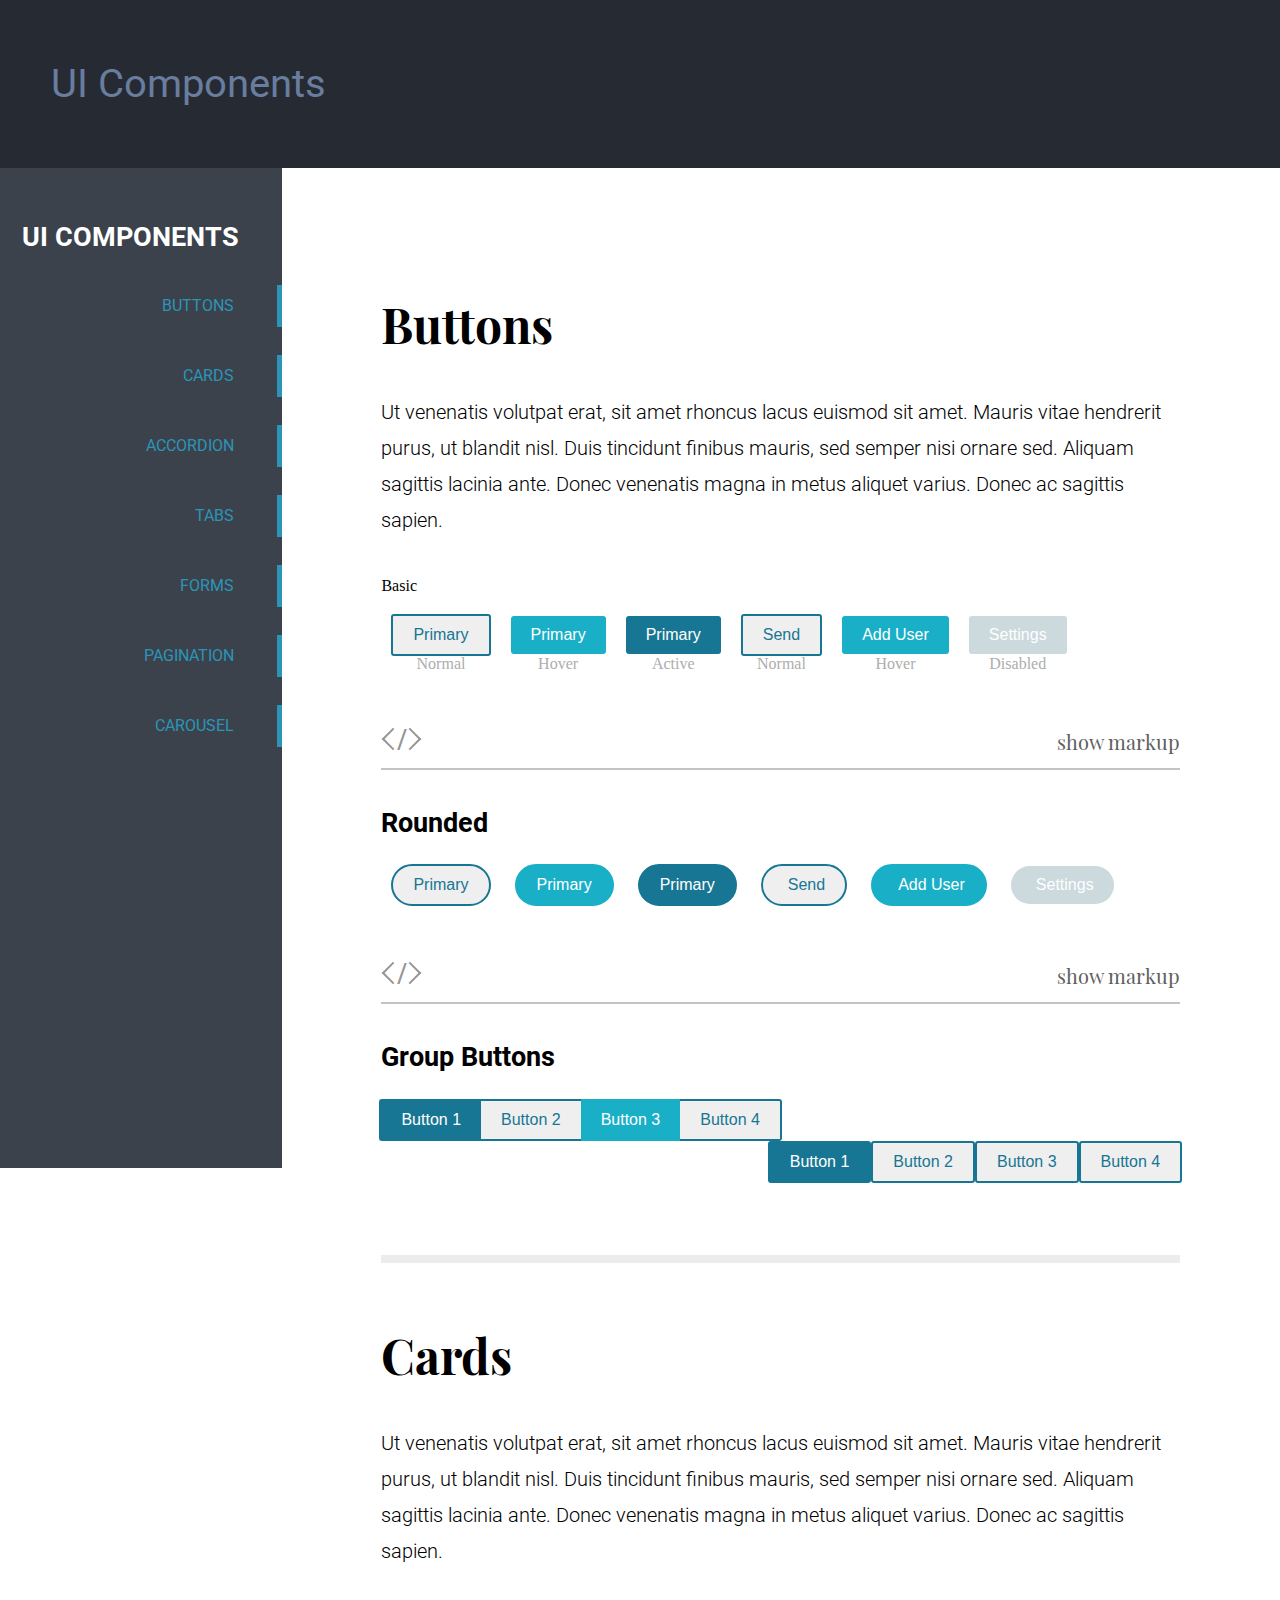
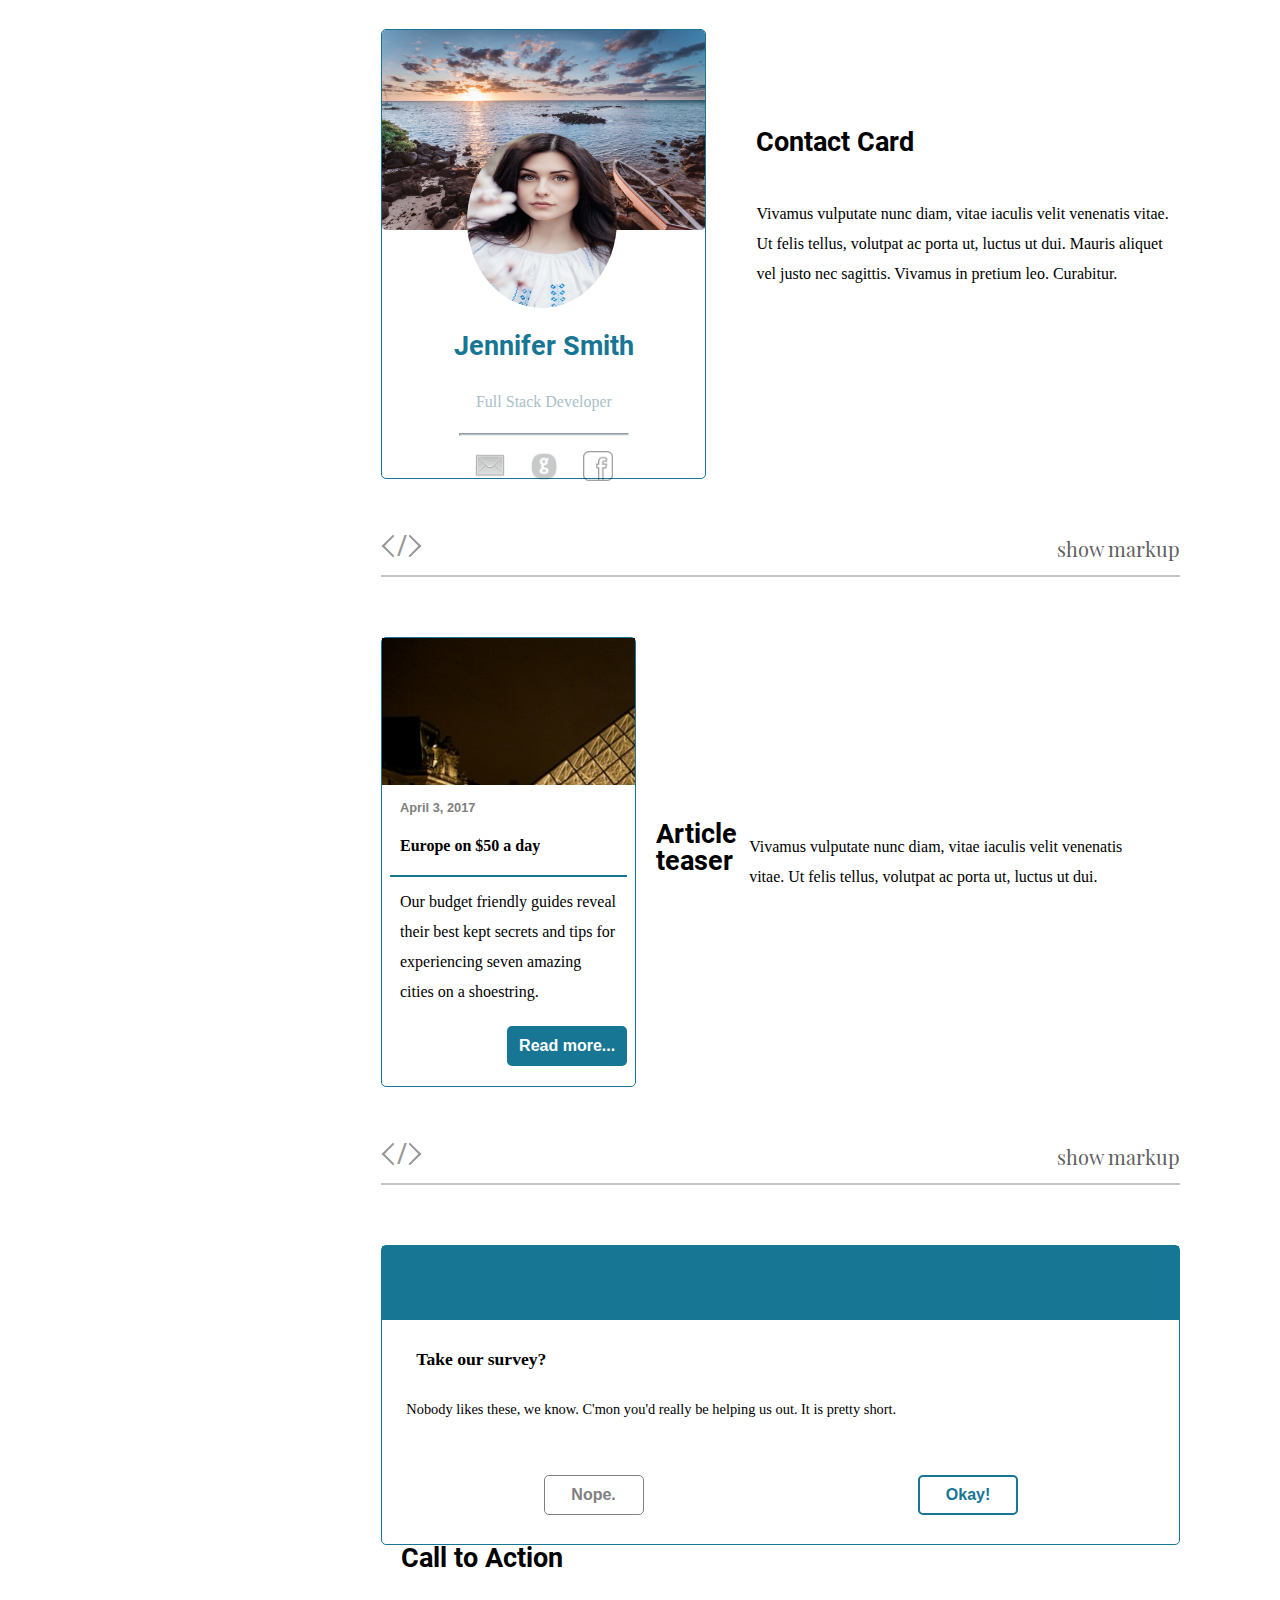
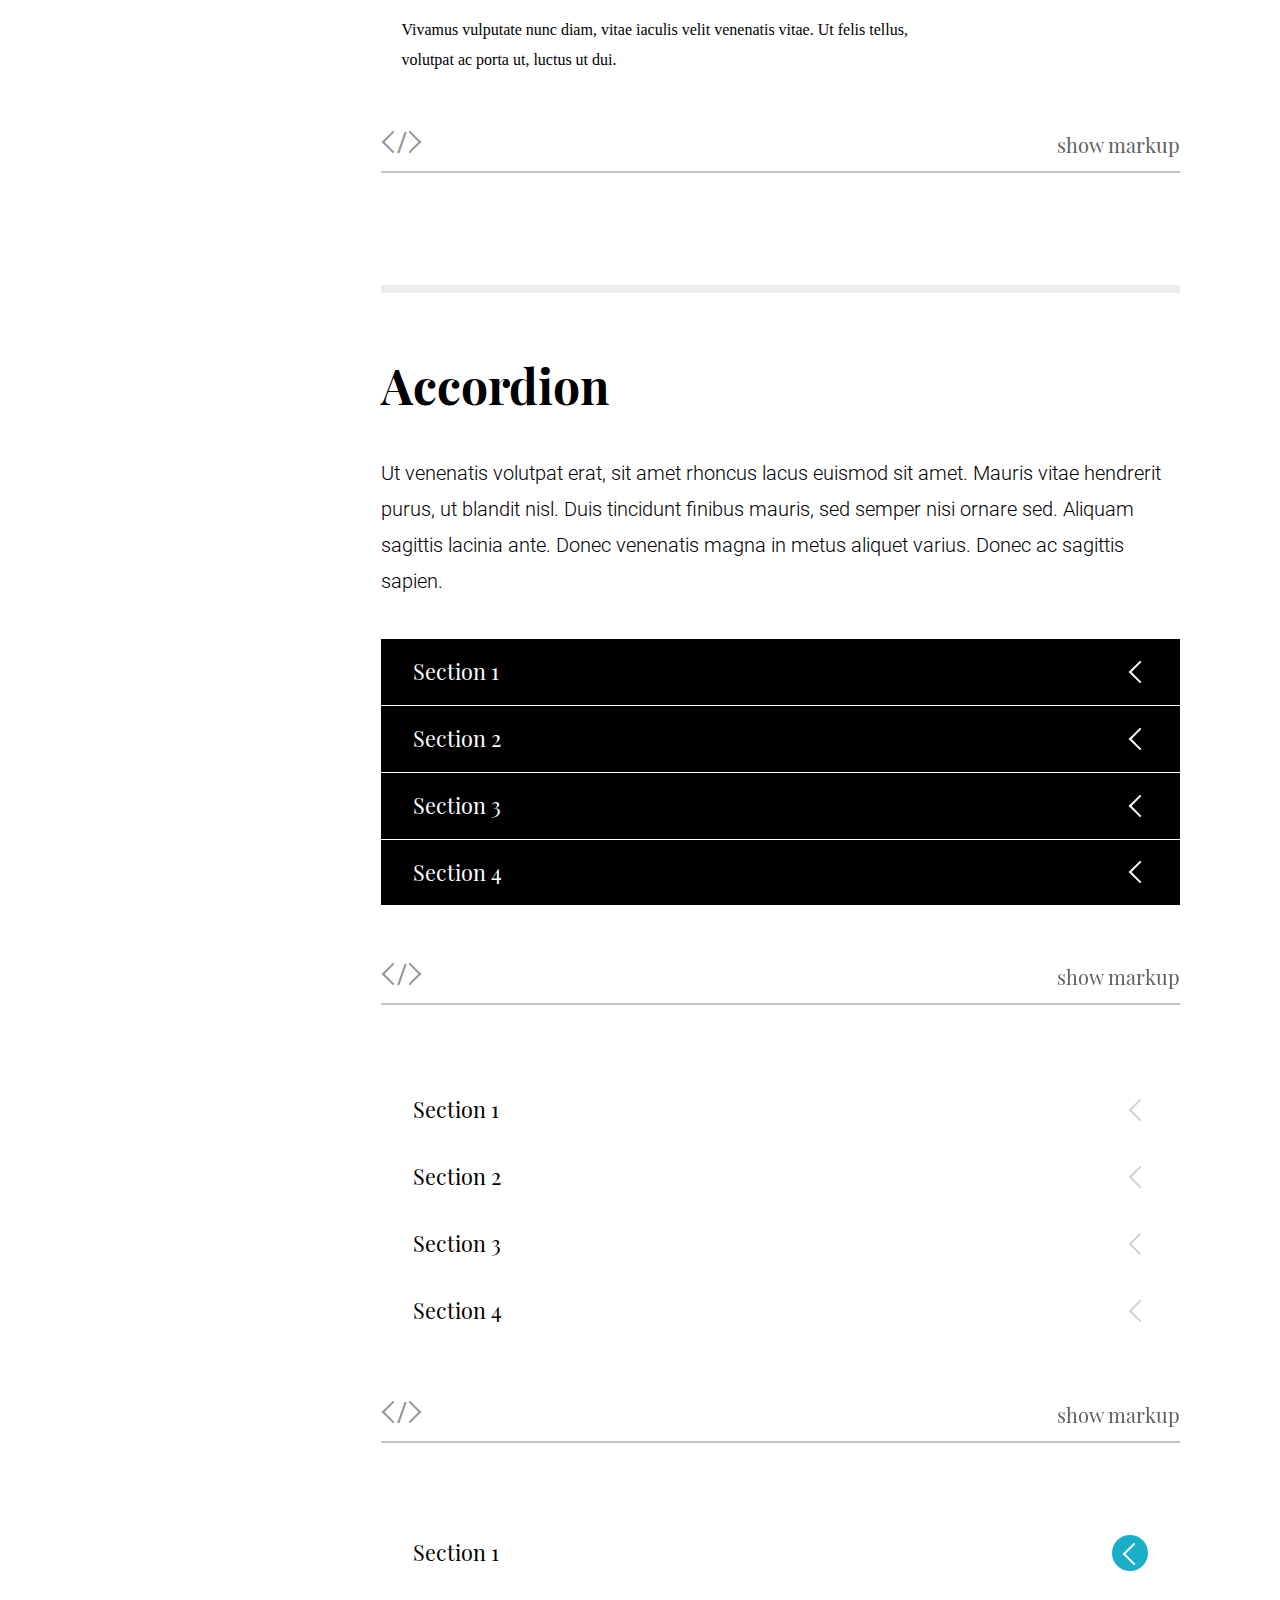
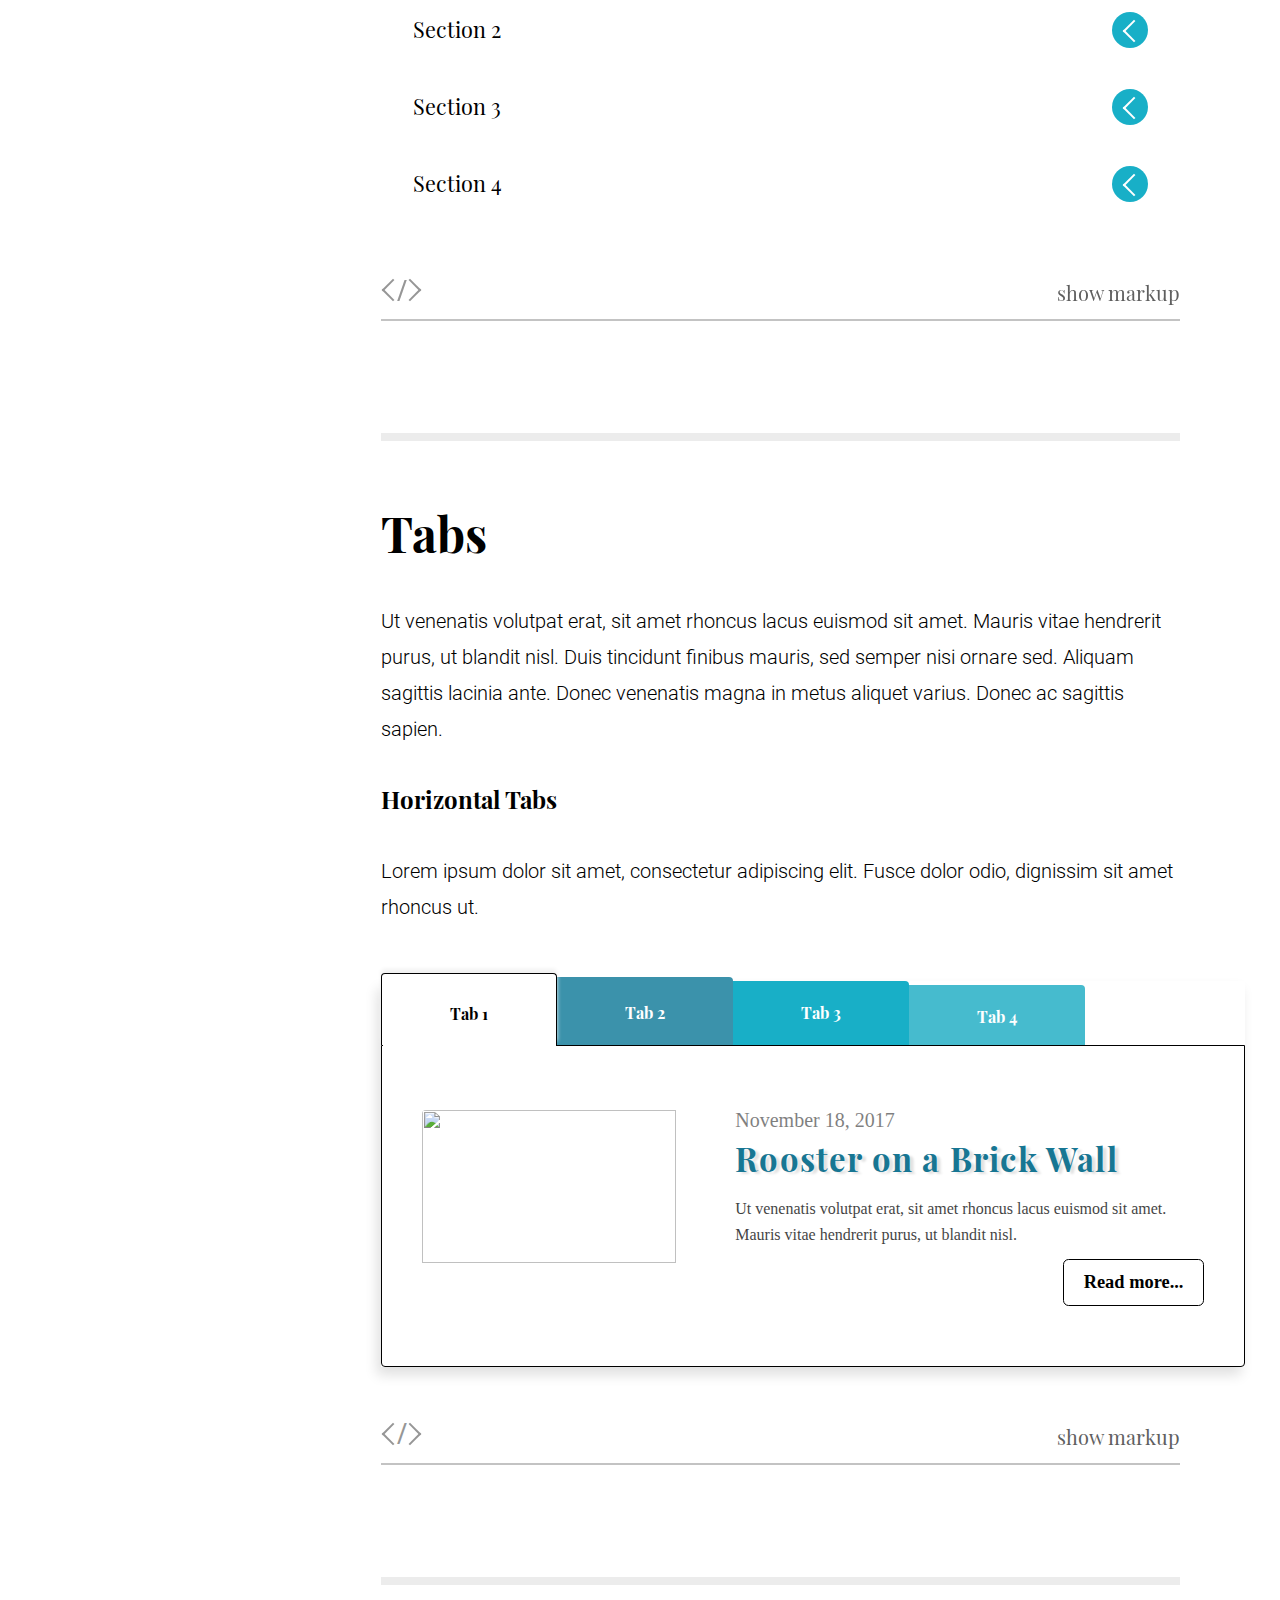
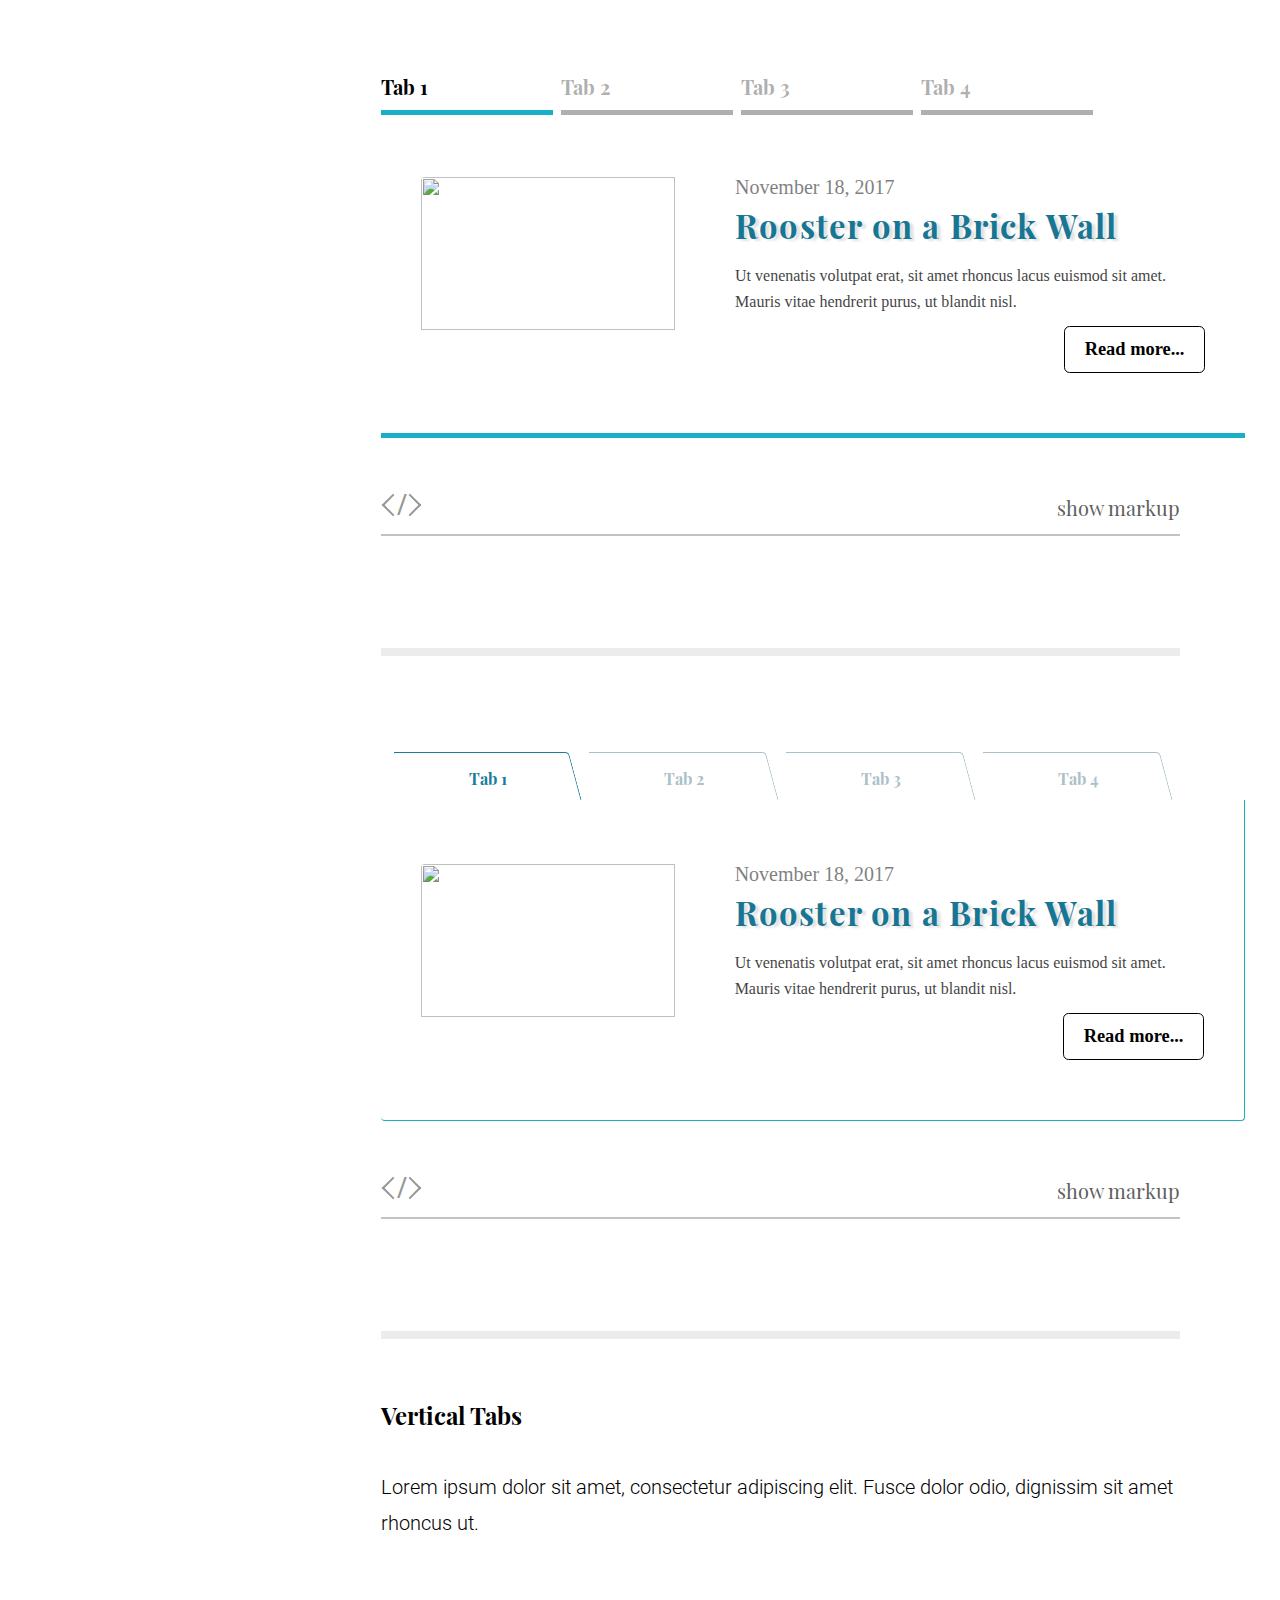
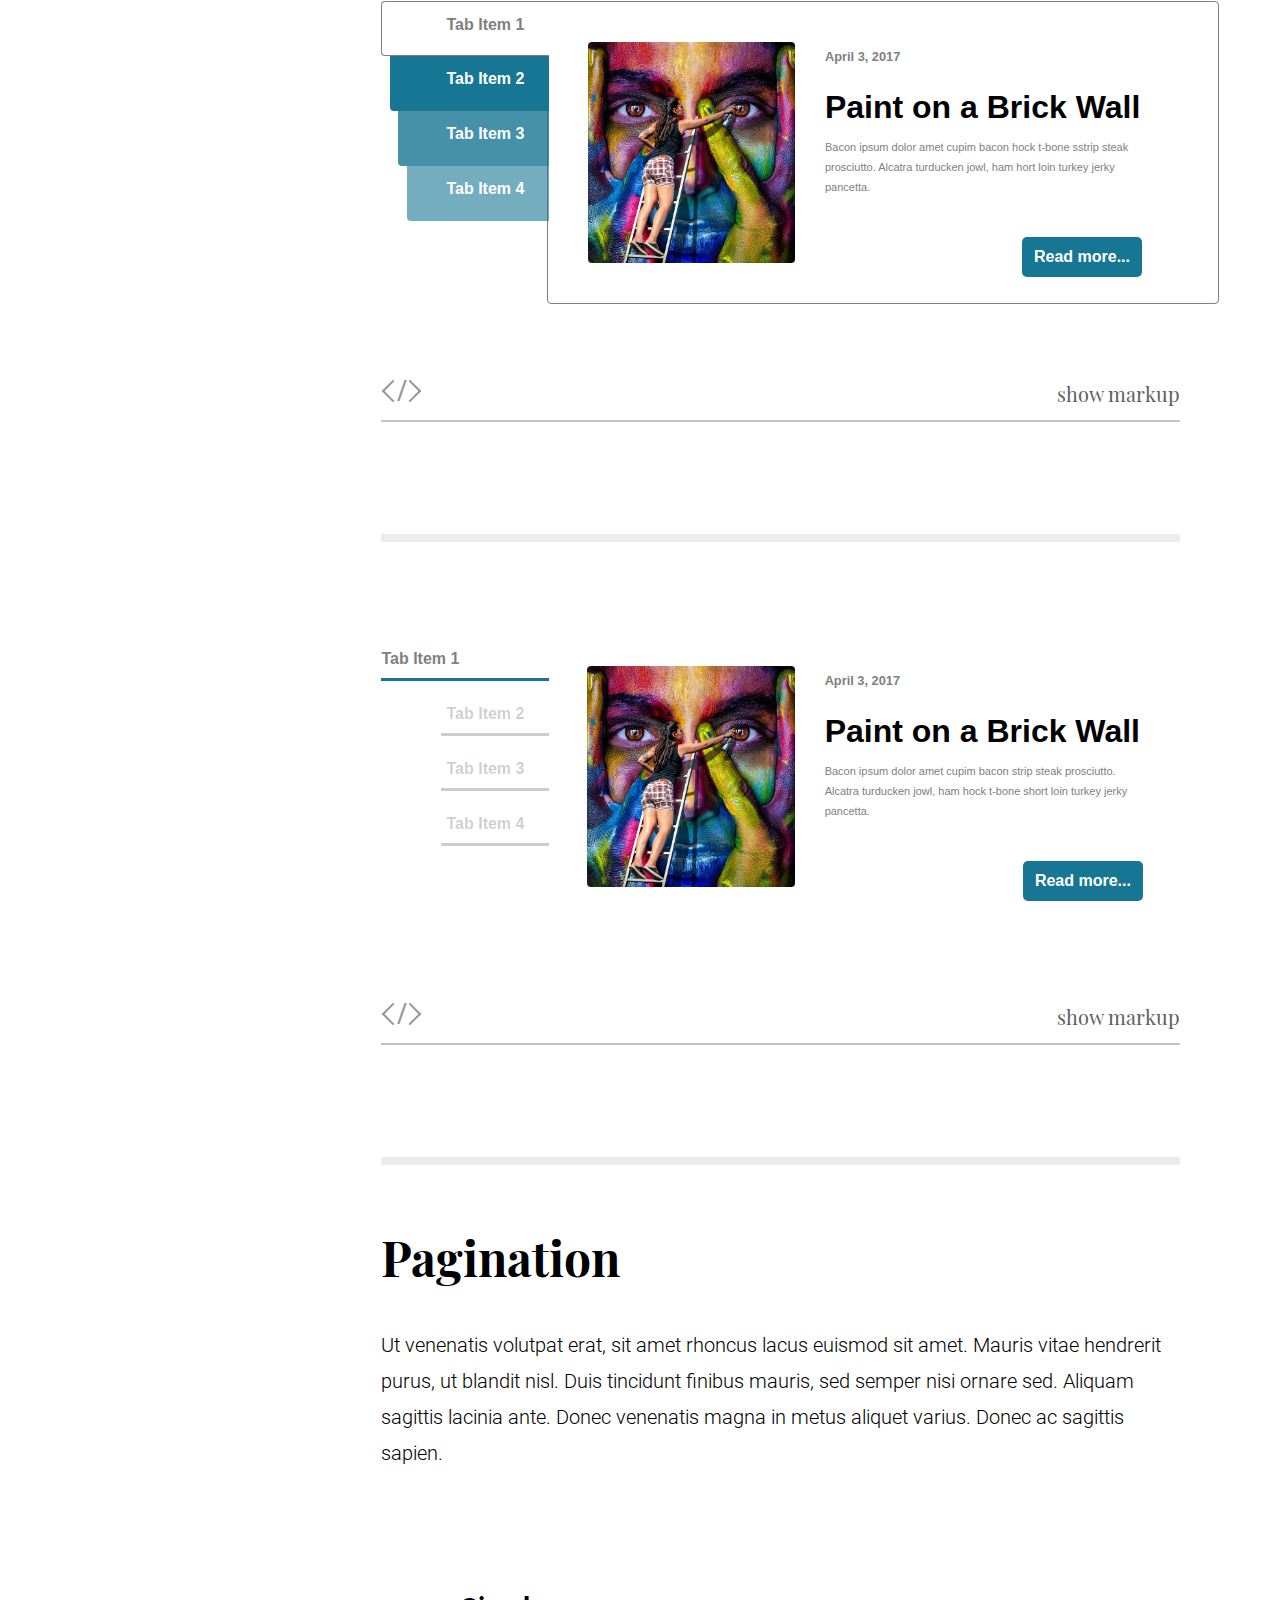
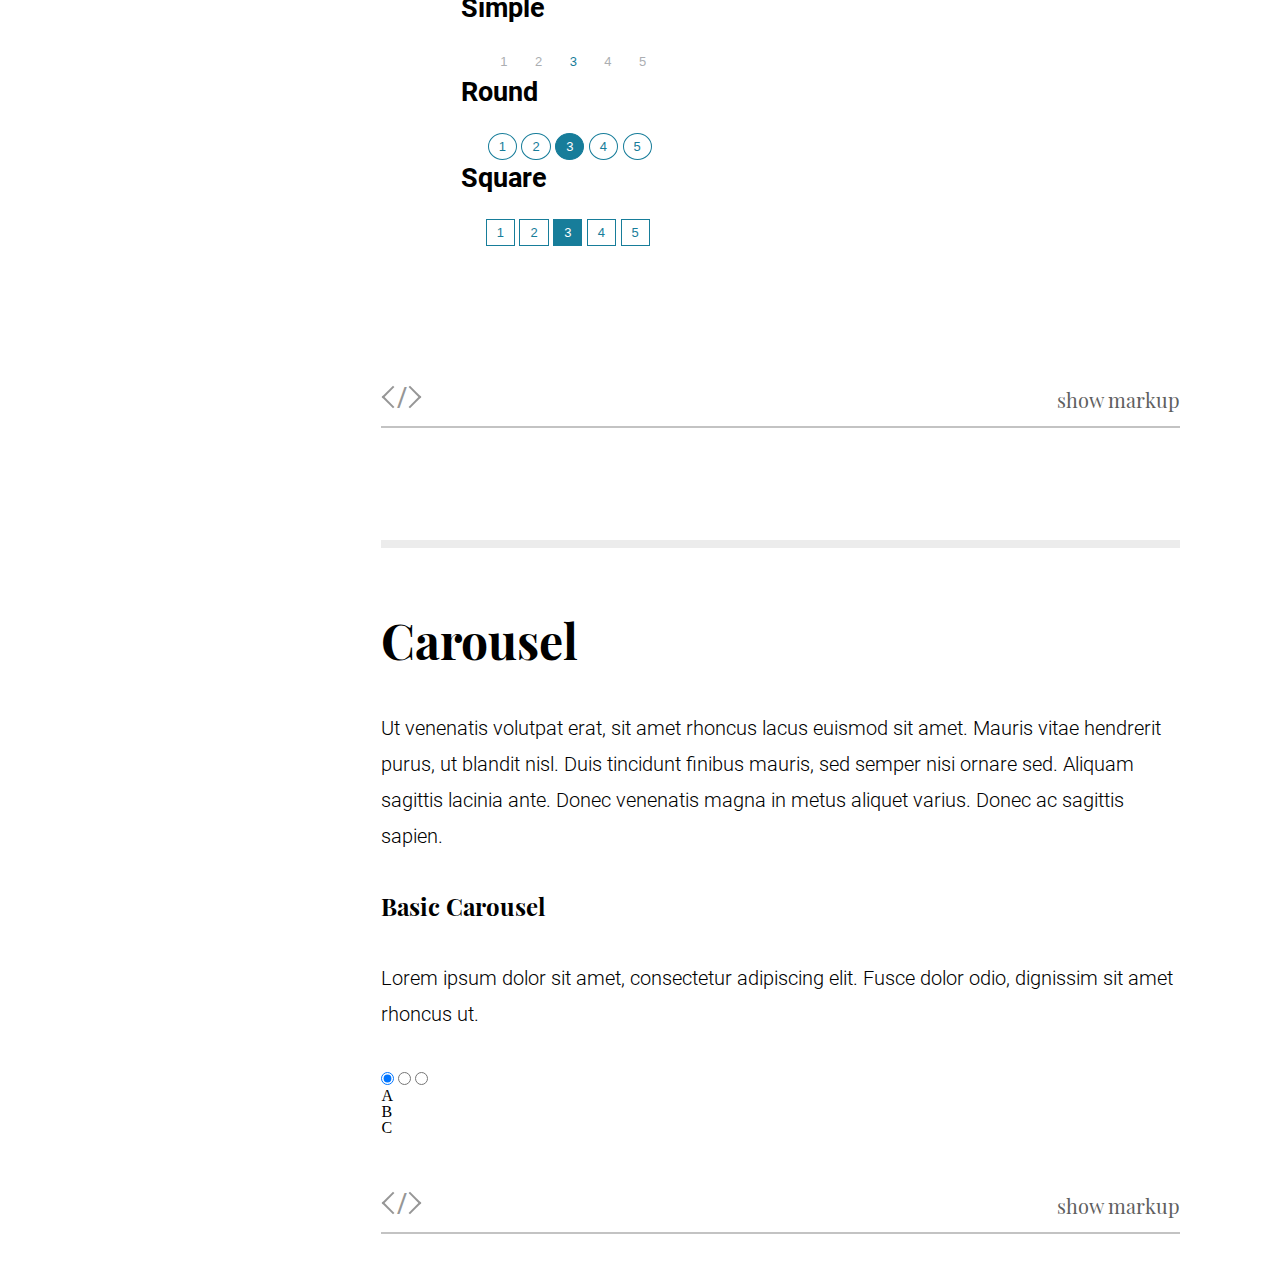
==== commit fa74dff1: "restructure button componenet code for round and group buttons. Add CSS code for round and group but" ====
--- a/index.html
+++ b/index.html
@@ -117,49 +117,17 @@
 						<div class="showMarkup">show markup</div>
 				    </div>
 				</div>
-				<!-- Rounded buttons -->
+				<!-- Rounded buttons by Cesar V. -->
 				<div class="container basic">
-					<h3>Rounded</h3>
-				    <table>
-				      <tr>
-				        <th><button class='btn-rounded' type="button">Primary</button></th>
-				        <th><button class='btn-rounded' type="button" id="hover">Primary</button></th>
-				        <th><button class='btn-rounded' type="button" id="active">Primary</button></th>
-				        <th>
-				          <button class='btn-rounded' type="button" id="normal2">
-				            <div id="send_icon">
-				              <i class="fa fa-paper-plane"></i>
-				              Send 
-				            </div>
-				          </button>
-				        </th>
-				        
-				        <th>
-				          <button class='btn-rounded' type="button" id="hover2">
-				          <div id="add_user_icon">
-				            <i class="fa fa-user-plus"></i>
-				            Add User
-				          </div>
-				          </button>
-				        </th>
-				        
-				        <th>
-				          <button class='btn-rounded' type="button" id="disabled">
-				            <div id="settings_icon">
-				              <i class="fa fa-cog"></i>
-				              Settings
-				            </div>
-				          </button>
-				        </th>
-				      </tr>
-				      <tr id="button_caption">
-				        <td>Normal</td>
-				        <td>Hover</td>
-				        <td>Active</td>
-				        <td>Normal</td>
-				        <td>Hover</td>
-				        <td>Disabled</td>
-				    </table>
+					<h2>Rounded</h2>
+				    <div class="btn-round-container">
+				    	<button type="button" class="btn btn-round btn-normal">Primary</button>
+				    	<button type="button" class="btn btn-round btn-hover">Primary</button>
+				    	<button type="button" class="btn btn-round btn-active">Primary</button>
+				    	<button type="button" class="btn btn-round btn-normal"><i class="fa fa-paper-plane"></i>Send</button>
+				    	<button type="button" class="btn btn-round btn-hover"><i class="fa fa-user-plus"></i>Add User</button>
+				    	<button type="button" class="btn btn-round btn-disabled"><i class="fa fa-cog"></i>Settings</button>
+				    </div>
 				    <div class="bottom-divider">
 						<div class="codeIcon">
 							<div class="arrow left"></div>
@@ -171,45 +139,21 @@
 				</div>
 				<!-- Group buttons -->
 				<div class="container basic">
-					<h3>Group Buttons</h3>
-				    <table class="btn-group">
-				      <tr> 
-				        <td>
-				          <button class="btn-active" id='first'>Button1</button>
-				          <button class="btn-normal" id='normal'>Button2</button>
-				          <button class="btn-hover" id='normal'>Button3</button>
-				          <button class="btn-normal" id='last'>Button4</button>
-				        </td>
-				        <td>
-				          <button class="btn-active" id='first-rounded'>Button1</button>
-				          <button class="btn-normal" id='normal'>Button2</button>
-				          <button class="btn-hover" id='normal'>Button3</button>
-				          <button class="btn-normal" id='last-rounded'>Button4</button>
-				        </td>
-				      </tr>
-				      <tr id="button_caption">
-				        <td>
-				          <div>Active</div>
-				          <div>Normal</div>
-				          <div>Hover</div>
-				          <div>Normal</div>
-				        </td>
-				        <td>
-				          <div>Active</div>
-				          <div>Normal</div>
-				          <div>Hover</div>
-				          <div>Normal</div>
-				        </td>
-				      </tr>
-				    </table>
-				    <div class="bottom-divider">
-						<div class="codeIcon">
-							<div class="arrow left"></div>
-							<div class="slash"> / </div>
-							<div class="arrow right"></div>
-						</div>
-						<div class="showMarkup">show markup</div>
+					<h2>Group Buttons</h2>
+			    <div class="btn-group-container">
+				    <div class="btn-group">
+				      <button class="btn-active">Button 1</button>
+				      <button>Button 2</button>
+				      <button class="btn-hover">Button 3</button>
+				      <button>Button 4</button>
 				    </div>
+				    <div class="btn-group-round">
+				    	<button class="btn-active">Button 1</button>
+				    	<button class="">Button 2</button>
+				    	<button class="btn-hover-2">Button 3</button>
+				    	<button class="">Button 4</button>
+				    </div>
+			  </div>
 				</div>
 			</section>
 			<!-- Card section -->
--- a/styles.css
+++ b/styles.css
@@ -71,7 +71,7 @@
 }
  
 .right-container .accordion__item {
- 	font-family: "Playfair Display Regular";
+ 	font-family: "Roboto Light";
 }
 
 #accordions .accordion > .accordion__item:last-child .accordion__panel {
--- a/buttons/buttons_styles.css
+++ b/buttons/buttons_styles.css
@@ -1,25 +1,25 @@
 * {
-  margin: 0;
-  padding: 0;
   box-sizing: border-box;
 }
 
 .container {
   width: 100%;
-  font-family: "Ubuntu", sans-serif;
+  font-family: "Roboto Light;
 }
 
 button {
   font-size: 1em;
-  padding: 10px 25px;
+  padding: 10px 20px;
   color: #177693;
   border-radius: 3px;
   border: 2px solid #177693;
   outline: none;
 }
 
-h3 {
-  margin-top: 20px;
+h2 {
+  font-size: 1.7em;
+  font-family: "Roboto Bold";
+  margin-bottom: 1em;
 }
 
 #hover, #hover2{
@@ -34,9 +34,8 @@
   border: #177693;
 }
 
-table {
-  padding-top: 20px;
-  padding-bottom: 20px;
+.container table {
+  margin-top: 20px;
 }
 
 th {
@@ -57,11 +56,11 @@
 }
 
 #disabled {
-    background-color: #ABC0C8;
-    color: white;
-    border: #ABC0C8;
-    opacity: 0.6;
-    cursor: not-allowed;
+  background-color: #ABC0C8;
+  color: white;
+  border: #ABC0C8;
+  opacity: 0.6;
+  cursor: not-allowed;
 }
 
 #send_icon {
@@ -83,63 +82,82 @@
   margin-top: 5px;
 }
 
-#add_user_icon, #settings_icon{
-  filter: brightness(0) invert(1);
+/* rounded buttons by Cesar V.*/
+.btn-round-container{
+ width: 100%;
 }
 
-/* rounded buttons*/
-.btn-rounded {
-  border-radius: 50px;
+.btn {
+  font-size: 1em;
+  padding: 10px 20px;
+  margin: 0 10px;
+  color: #177693;
+  border-radius: 3px;
+  border: 2px solid #177693;
+  outline: none;
 }
 
-/*Group buttons*/
-#first {
-  border-radius: 5px 0 0 5px;
+.btn-round {
+  border-radius: 25px;
 }
 
-#first-rounded {
-  border-radius: 50px 0 0 50px;
-}
-
-#normal {
-  border-radius: 0;
-}
-
-#last {
-  border-radius: 0 5px 5px 0;
-}
-
-#last-rounded {
-  border-radius: 0 50px 50px 0;
-}
-
-#first, #normal, #first-rounded, #last-rounded {
-  margin-right: -5px;
-}
-
-#button_caption td {
-  text-align: center;
-  padding: 0 15px;
-}
-
-.btn-group tr td div{
-  display: inline-block;
-  padding: 0 30px;
-}
-
-.btn-normal {
-  color: #18AFC7;
-  border: 2px solid #18AFC7;
+.btn-round i{
+  margin-right: 5px;
 }
 
 .btn-hover {
   color: white;
   background-color: #18AFC7;
-  border: 2px solid #18AFC7;
+  border: 2px solid #18AFC7
 }
 
 .btn-active {
   color: white;
   background-color: #177693;
   border: 2px solid #177693;
+}
+
+.btn-disabled {
+  background-color: #ABC0C8;
+  color: white;
+  border: #ABC0C8;
+  opacity: 0.6;
+  cursor: not-allowed;
+}
+
+/* group button by Cesar V.*/
+.btn-group-container {}
+
+.btn-group {
+  float: left;
+}
+
+.btn-group-round {
+  float: right;
+}
+
+.btn-group > button {
+  margin: 0 -2px;
+  border-radius: 0;
+}
+
+.btn-group > button:nth-child(2), .btn-group > button:nth-child(3) {
+  border-right: 0;
+  border-left: 0;
+}
+
+.btn-group > button:first-child {
+  border-right: 0;
+  border-top-left-radius: 3px;
+  border-bottom-left-radius: 3px;
+}
+
+.btn-group > button:last-child {
+  border-left: 0;
+  border-top-right-radius: 3px;
+  border-bottom-right-radius: 3px;
+}
+
+.btn-group-round > button {
+  margin: 0 -2px;
 }--- a/Fonts/fonts.css
+++ b/Fonts/fonts.css
@@ -16,4 +16,9 @@
 @font-face {
   font-family: "Roboto Thin";
   src: url("../Fonts/Roboto/Roboto-Thin.ttf") format("truetype");
+}
+
+@font-face {
+	font-family: "Roboto Bold";
+	src: url("../Fonts/Roboto/Roboto-Bold.ttf") format("truetype");
 }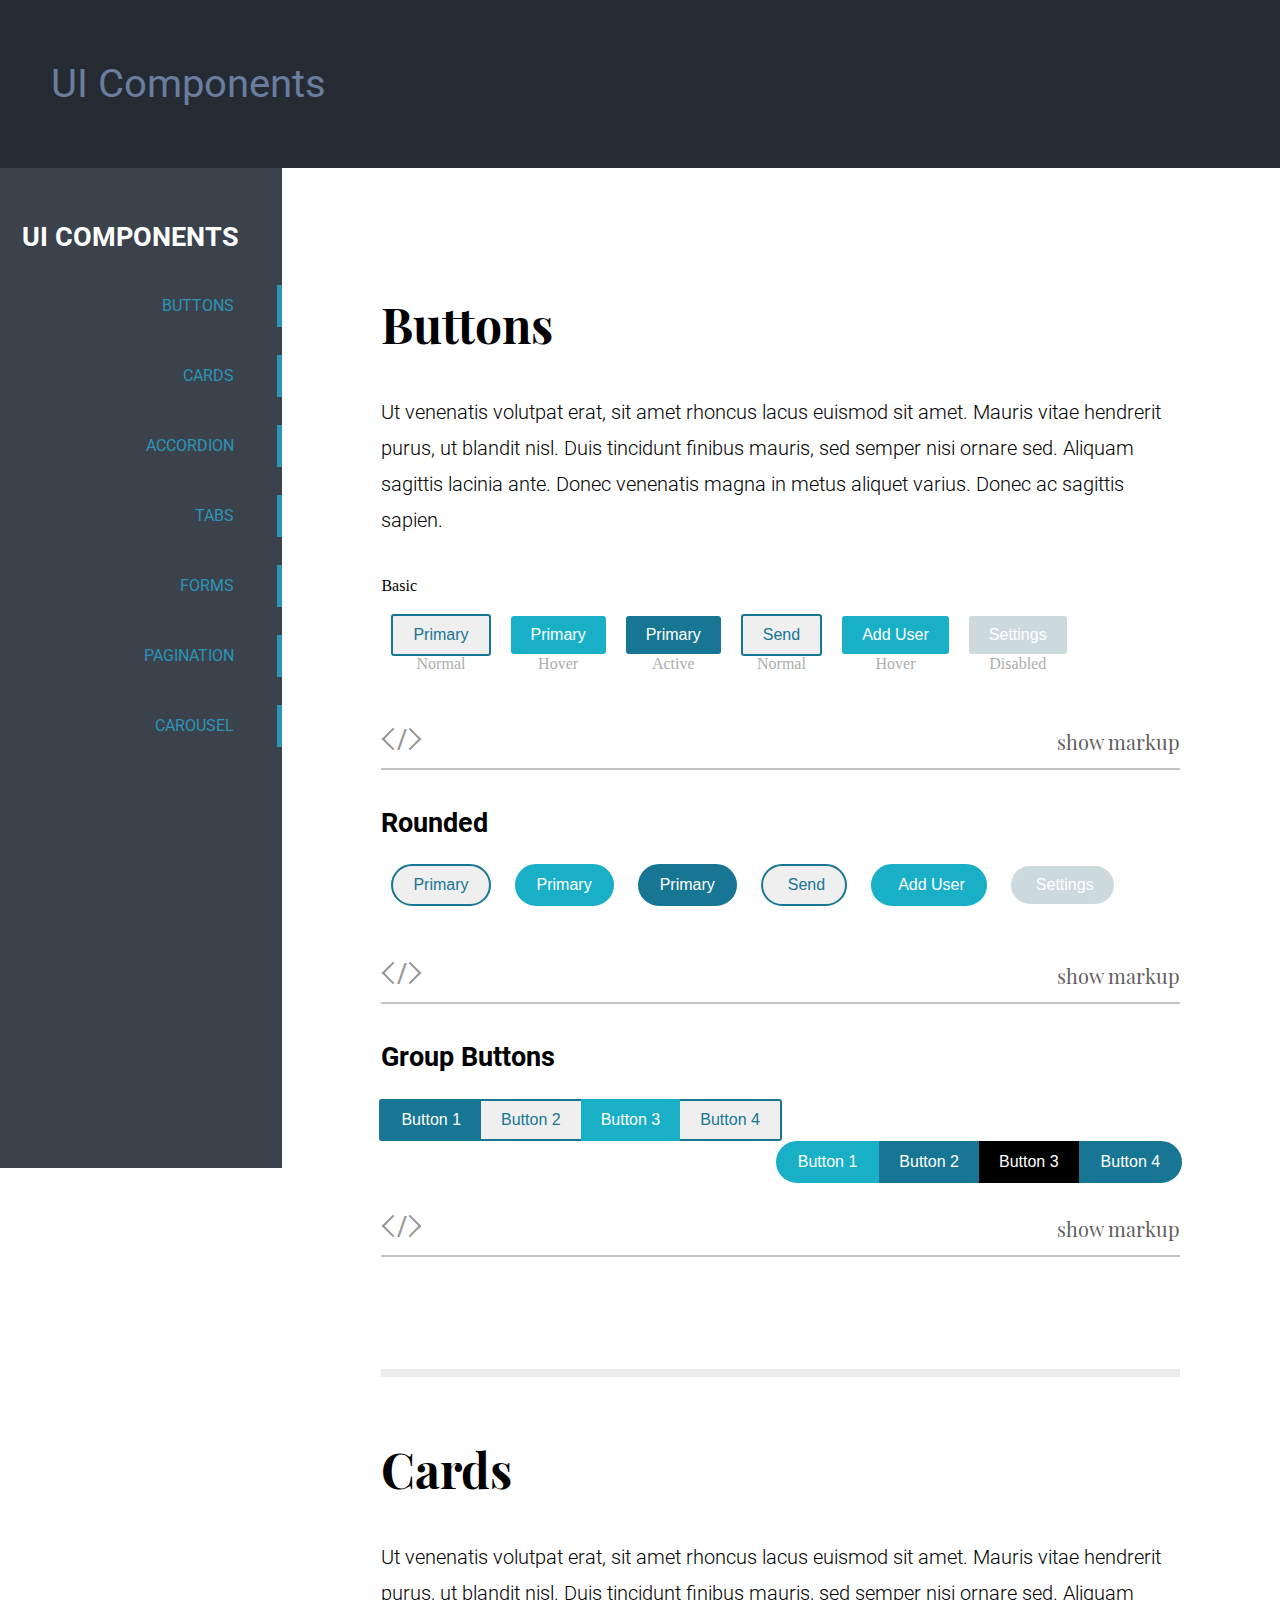
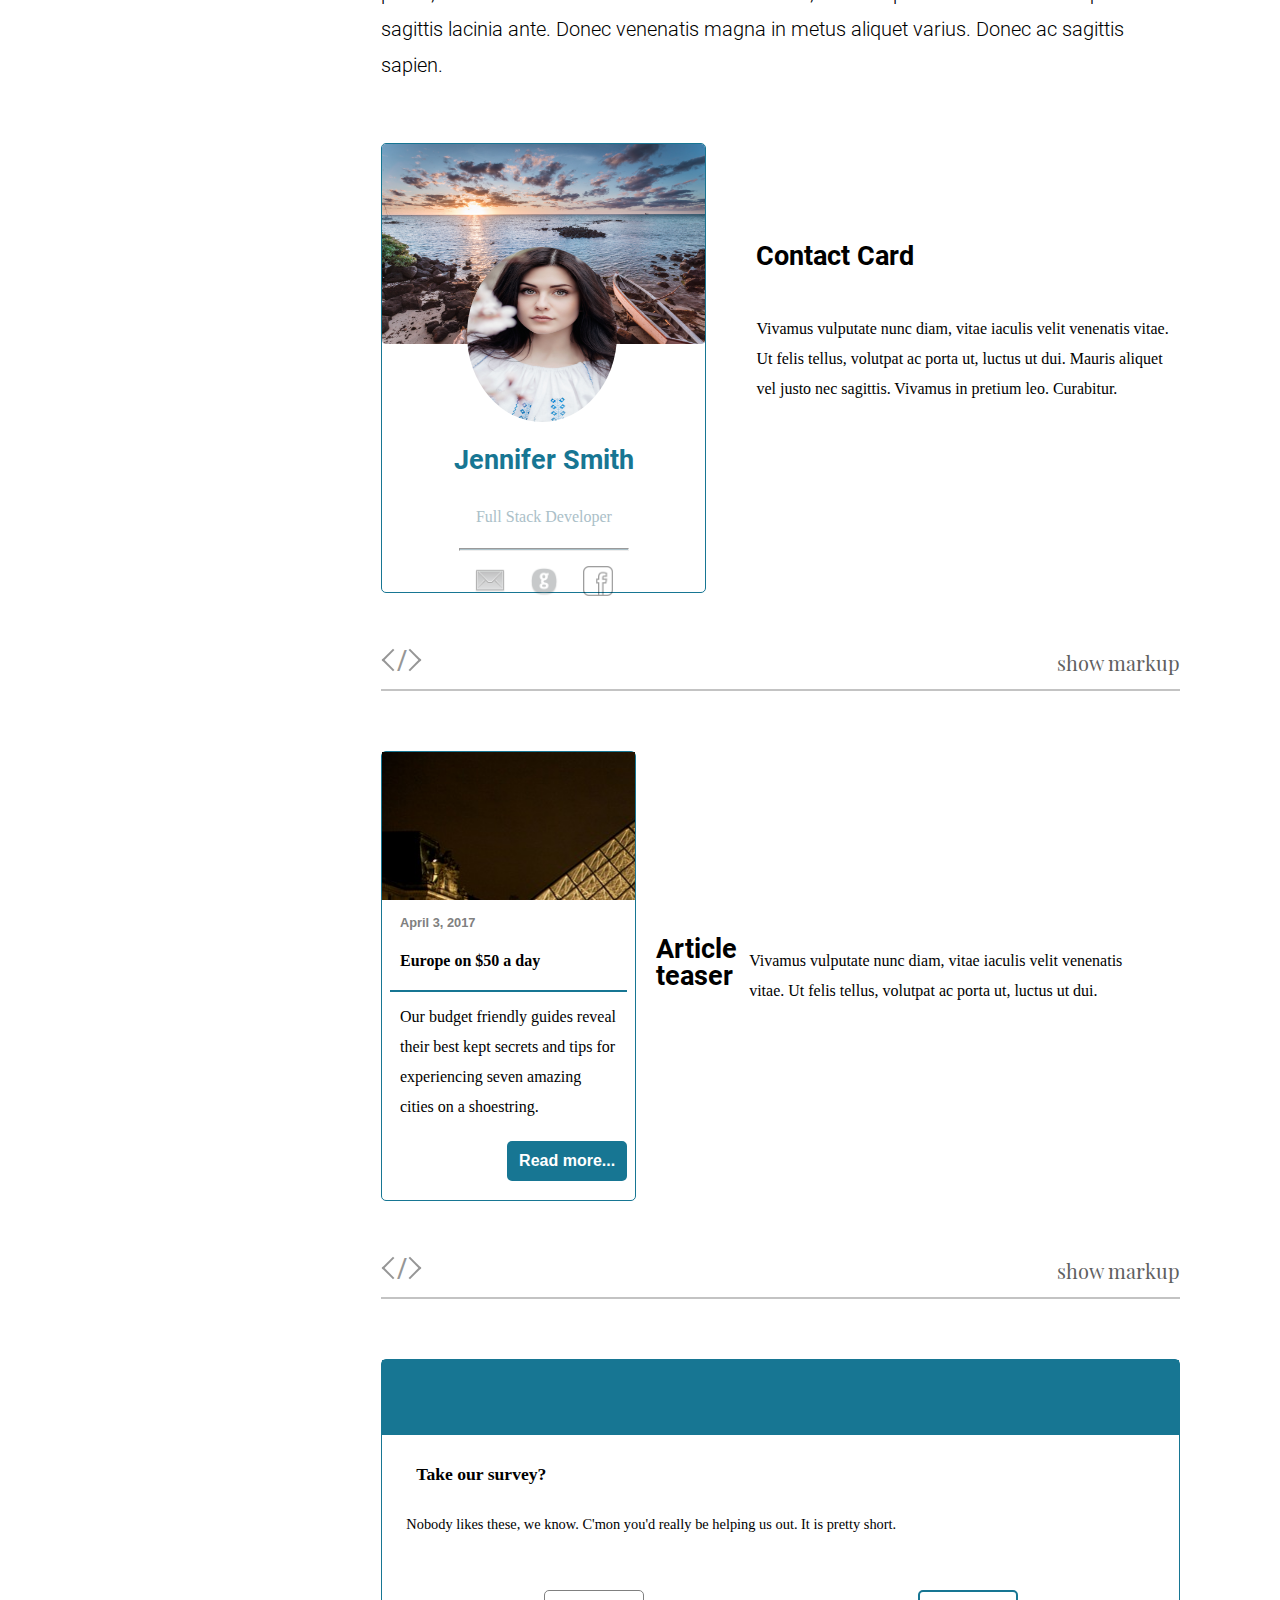
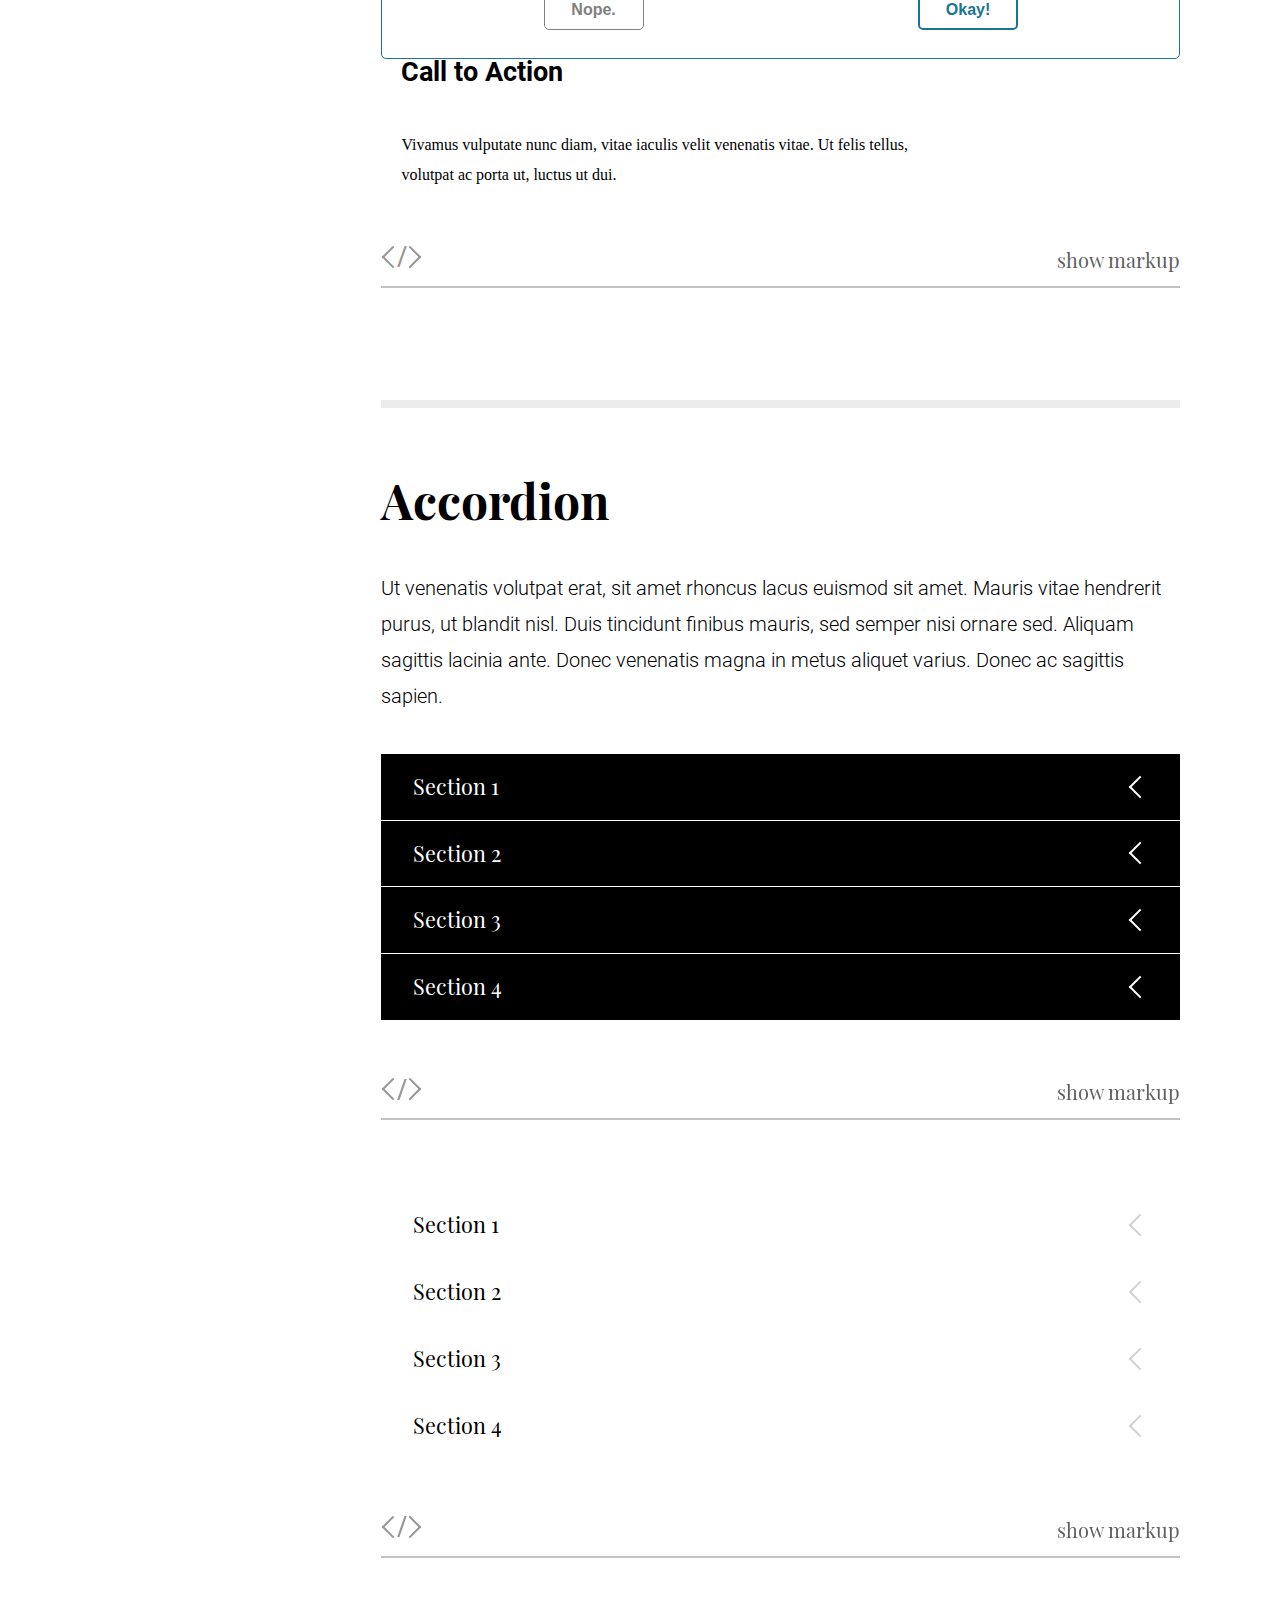
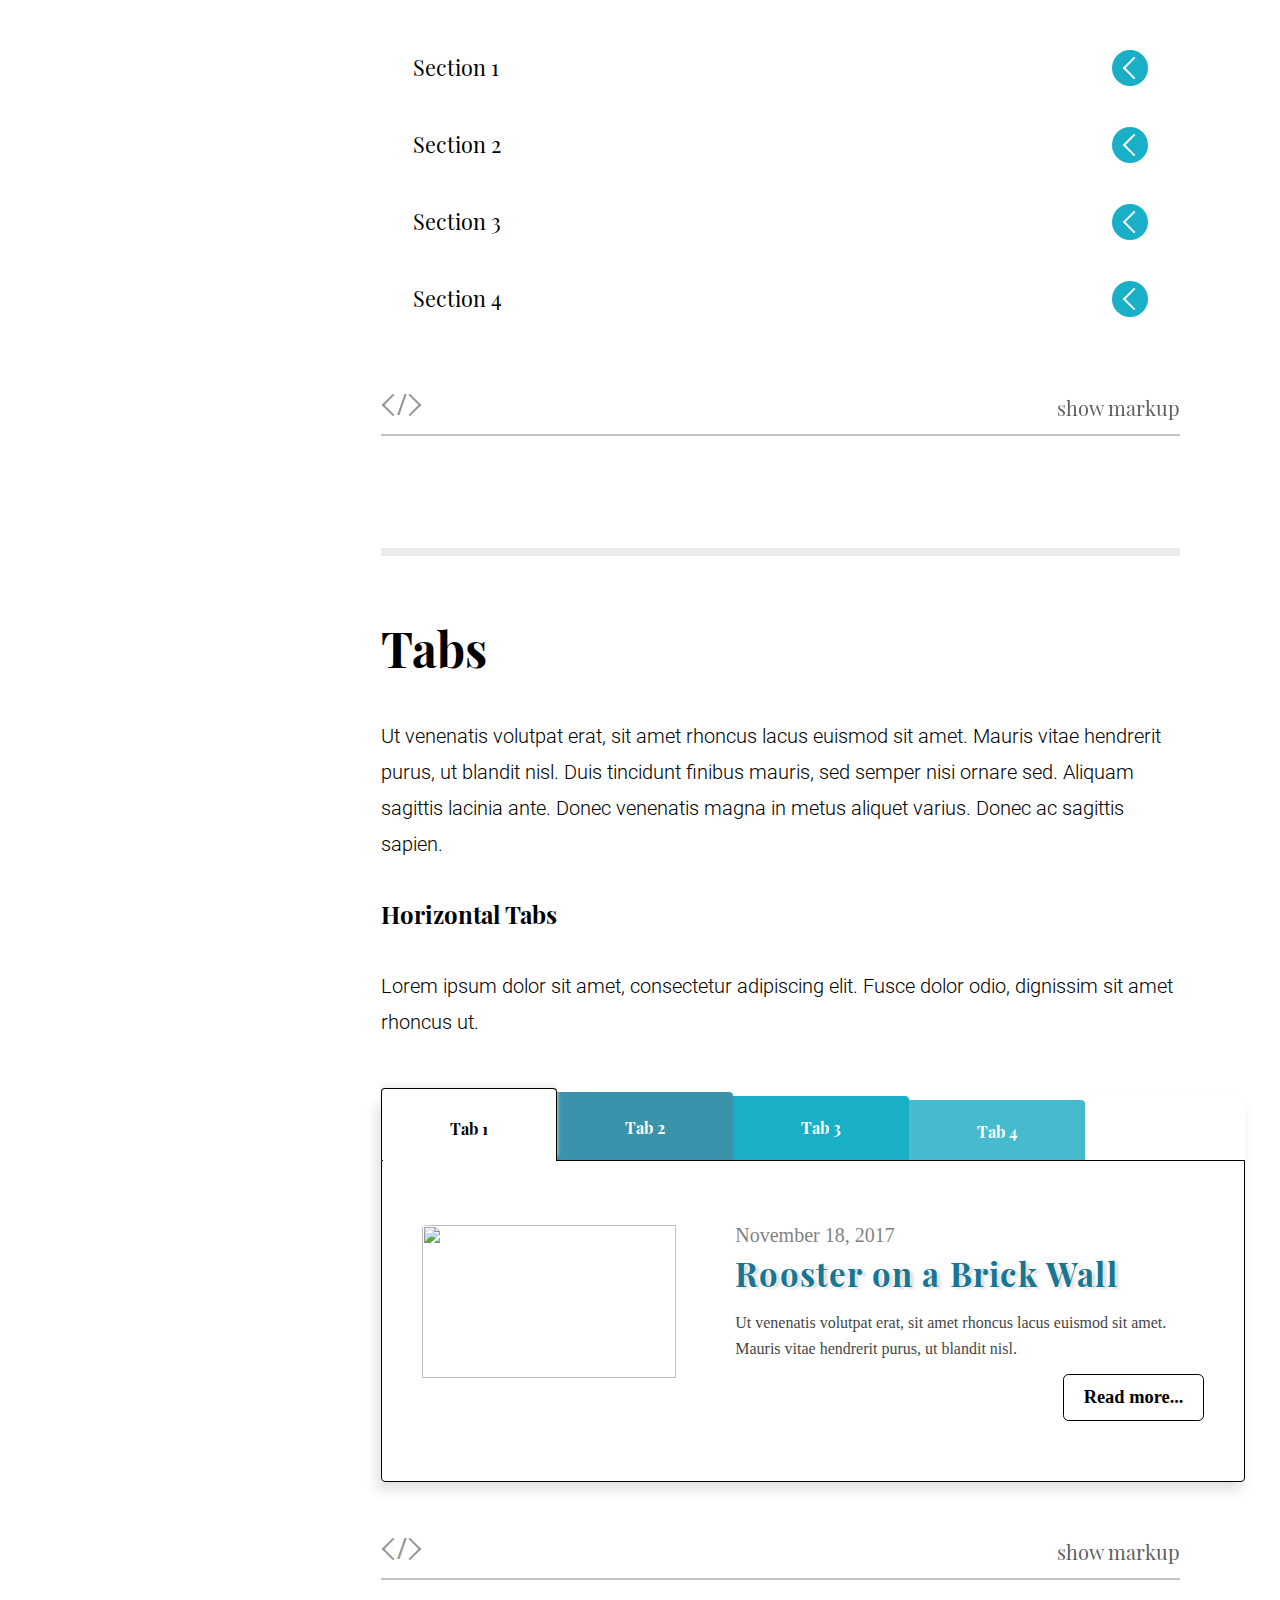
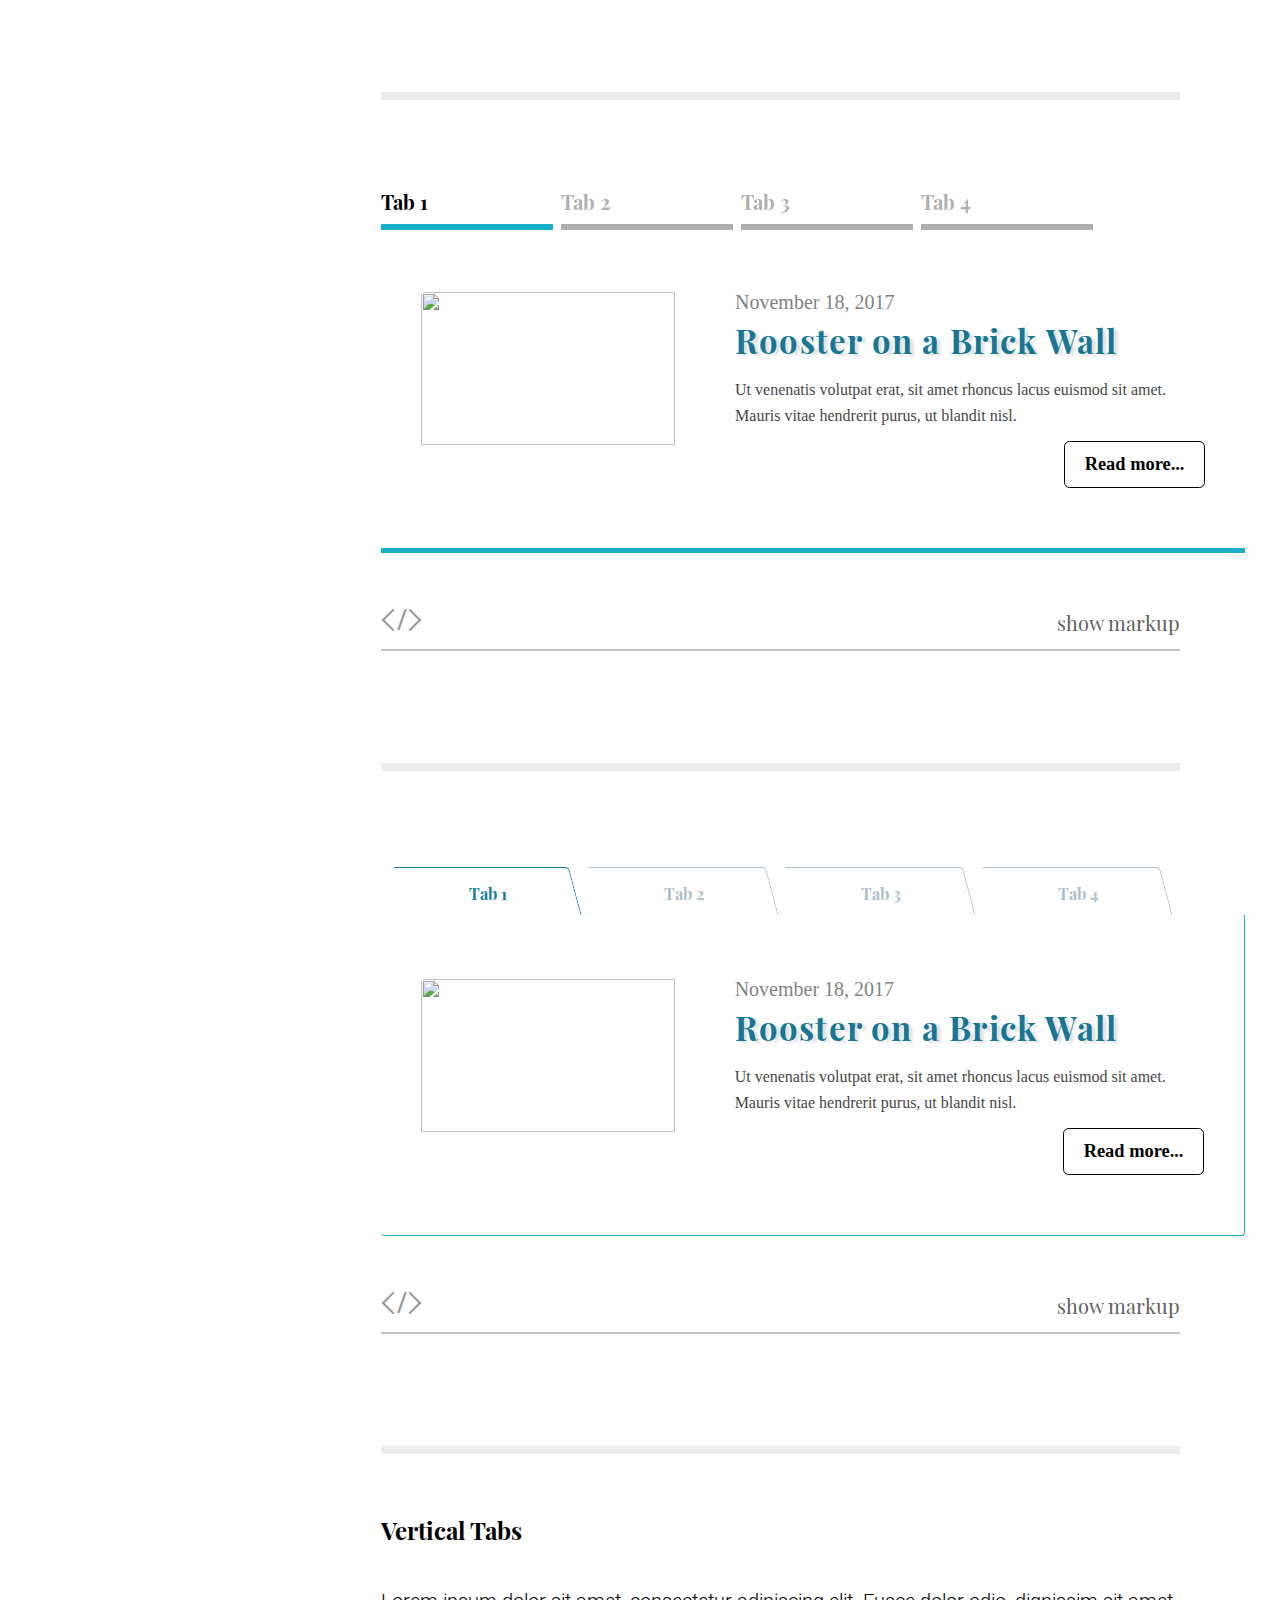
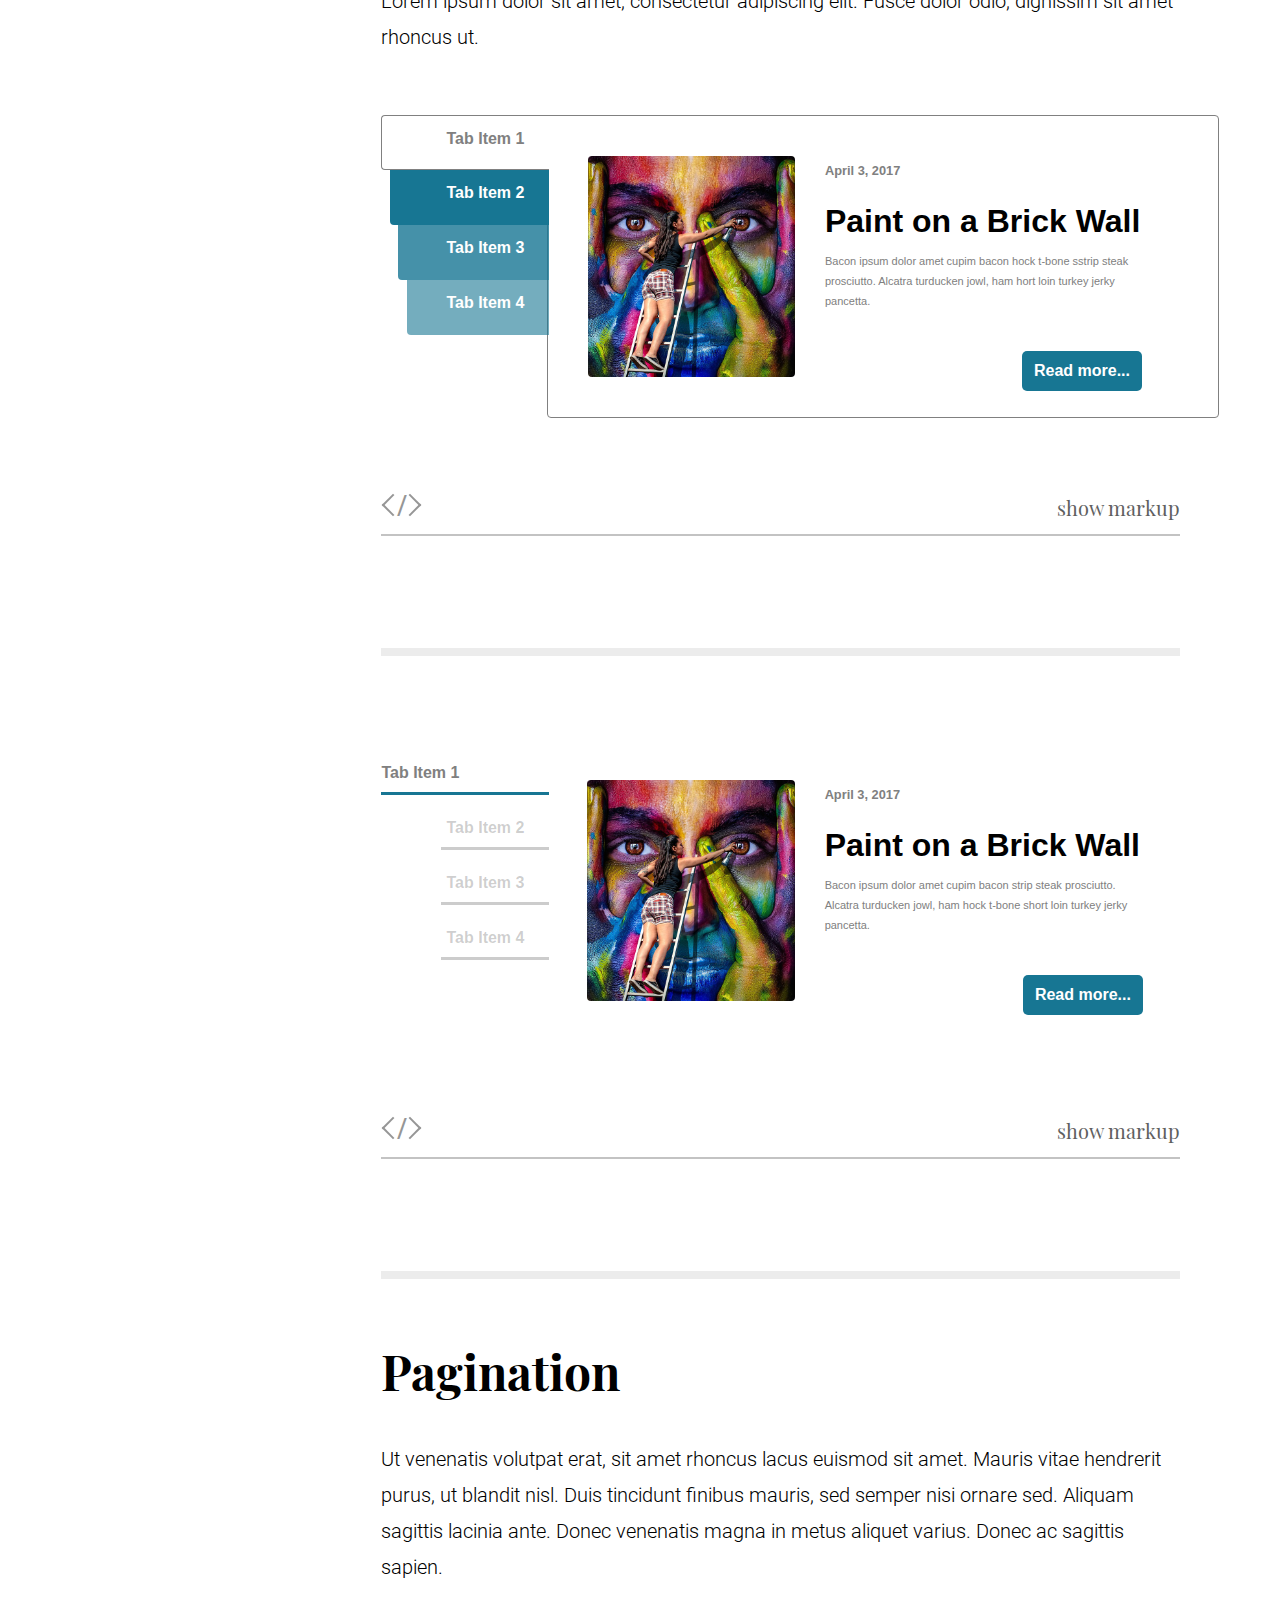
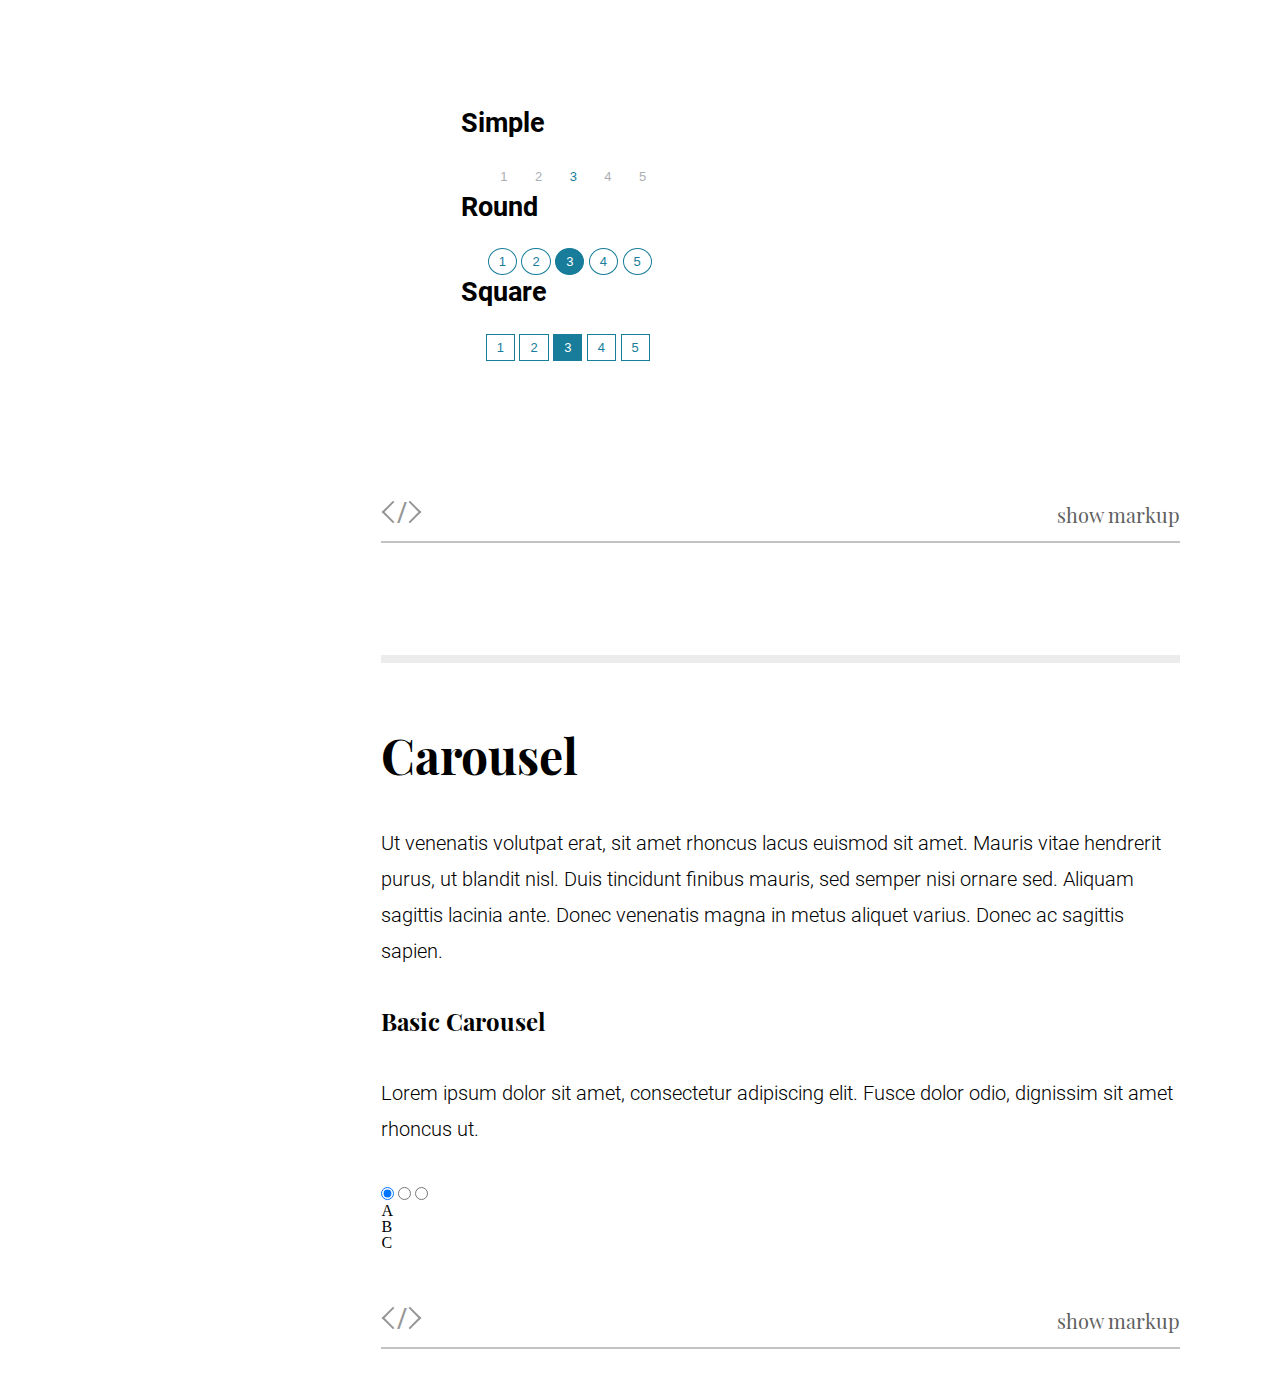
==== commit 44c78baa: "finish redisigning code structure of button round and button group." ====
--- a/index.html
+++ b/index.html
@@ -129,12 +129,12 @@
 				    	<button type="button" class="btn btn-round btn-disabled"><i class="fa fa-cog"></i>Settings</button>
 				    </div>
 				    <div class="bottom-divider">
-						<div class="codeIcon">
-							<div class="arrow left"></div>
-							<div class="slash"> / </div>
-							<div class="arrow right"></div>
-						</div>
-						<div class="showMarkup">show markup</div>
+							<div class="codeIcon">
+								<div class="arrow left"></div>
+								<div class="slash"> / </div>
+								<div class="arrow right"></div>
+							</div>
+							<div class="showMarkup">show markup</div>
 				    </div>
 				</div>
 				<!-- Group buttons -->
@@ -148,12 +148,20 @@
 				      <button>Button 4</button>
 				    </div>
 				    <div class="btn-group-round">
-				    	<button class="btn-active">Button 1</button>
-				    	<button class="">Button 2</button>
-				    	<button class="btn-hover-2">Button 3</button>
-				    	<button class="">Button 4</button>
-				    </div>
-			  </div>
+				    	<button class="btn-active-1">Button 1</button>
+				    	<button class="btn-normal-1">Button 2</button>
+				    	<button class="btn-hover-1">Button 3</button>
+				    	<button class="btn-normal-1">Button 4</button>
+				    </div>	    
+			  	</div>
+			  	<div class="bottom-divider">
+							<div class="codeIcon">
+								<div class="arrow left"></div>
+								<div class="slash"> / </div>
+								<div class="arrow right"></div>
+							</div>
+							<div class="showMarkup">show markup</div>
+				  </div>
 				</div>
 			</section>
 			<!-- Card section -->
--- a/buttons/buttons_styles.css
+++ b/buttons/buttons_styles.css
@@ -126,7 +126,9 @@
 }
 
 /* group button by Cesar V.*/
-.btn-group-container {}
+.btn-group-container {
+  margin-bottom: 9em;
+}
 
 .btn-group {
   float: left;
@@ -136,12 +138,13 @@
   float: right;
 }
 
-.btn-group > button {
+.btn-group > button, .btn-group-round > button {
   margin: 0 -2px;
   border-radius: 0;
 }
 
-.btn-group > button:nth-child(2), .btn-group > button:nth-child(3) {
+.btn-group > button:nth-child(2), .btn-group > button:nth-child(3),
+.btn-group-round > button:nth-child(2), .btn-group-round > button:nth-child(3) {
   border-right: 0;
   border-left: 0;
 }
@@ -152,12 +155,39 @@
   border-bottom-left-radius: 3px;
 }
 
+.btn-group-round > button:first-child {
+  border-top-left-radius: 25px;
+  border-bottom-left-radius: 25px;
+}
+
 .btn-group > button:last-child {
   border-left: 0;
   border-top-right-radius: 3px;
   border-bottom-right-radius: 3px;
 }
 
+.btn-group-round > button:last-child {
+  border-top-right-radius: 25px;
+  border-bottom-right-radius: 25px;
+}
+
+.btn-normal-1 {
+  color: white;
+  background-color: #177693;
+  border: 2px solid #177693;
+}
+
+.btn-active-1 {
+  color: white;
+  background-color: #18AFC7;
+  border: 2px solid #18AFC7}
+
+.btn-hover-1 {
+  color: #fff;
+  border: 2px solid #000;
+  background-color: #000;
+}
+
 .btn-group-round > button {
   margin: 0 -2px;
 }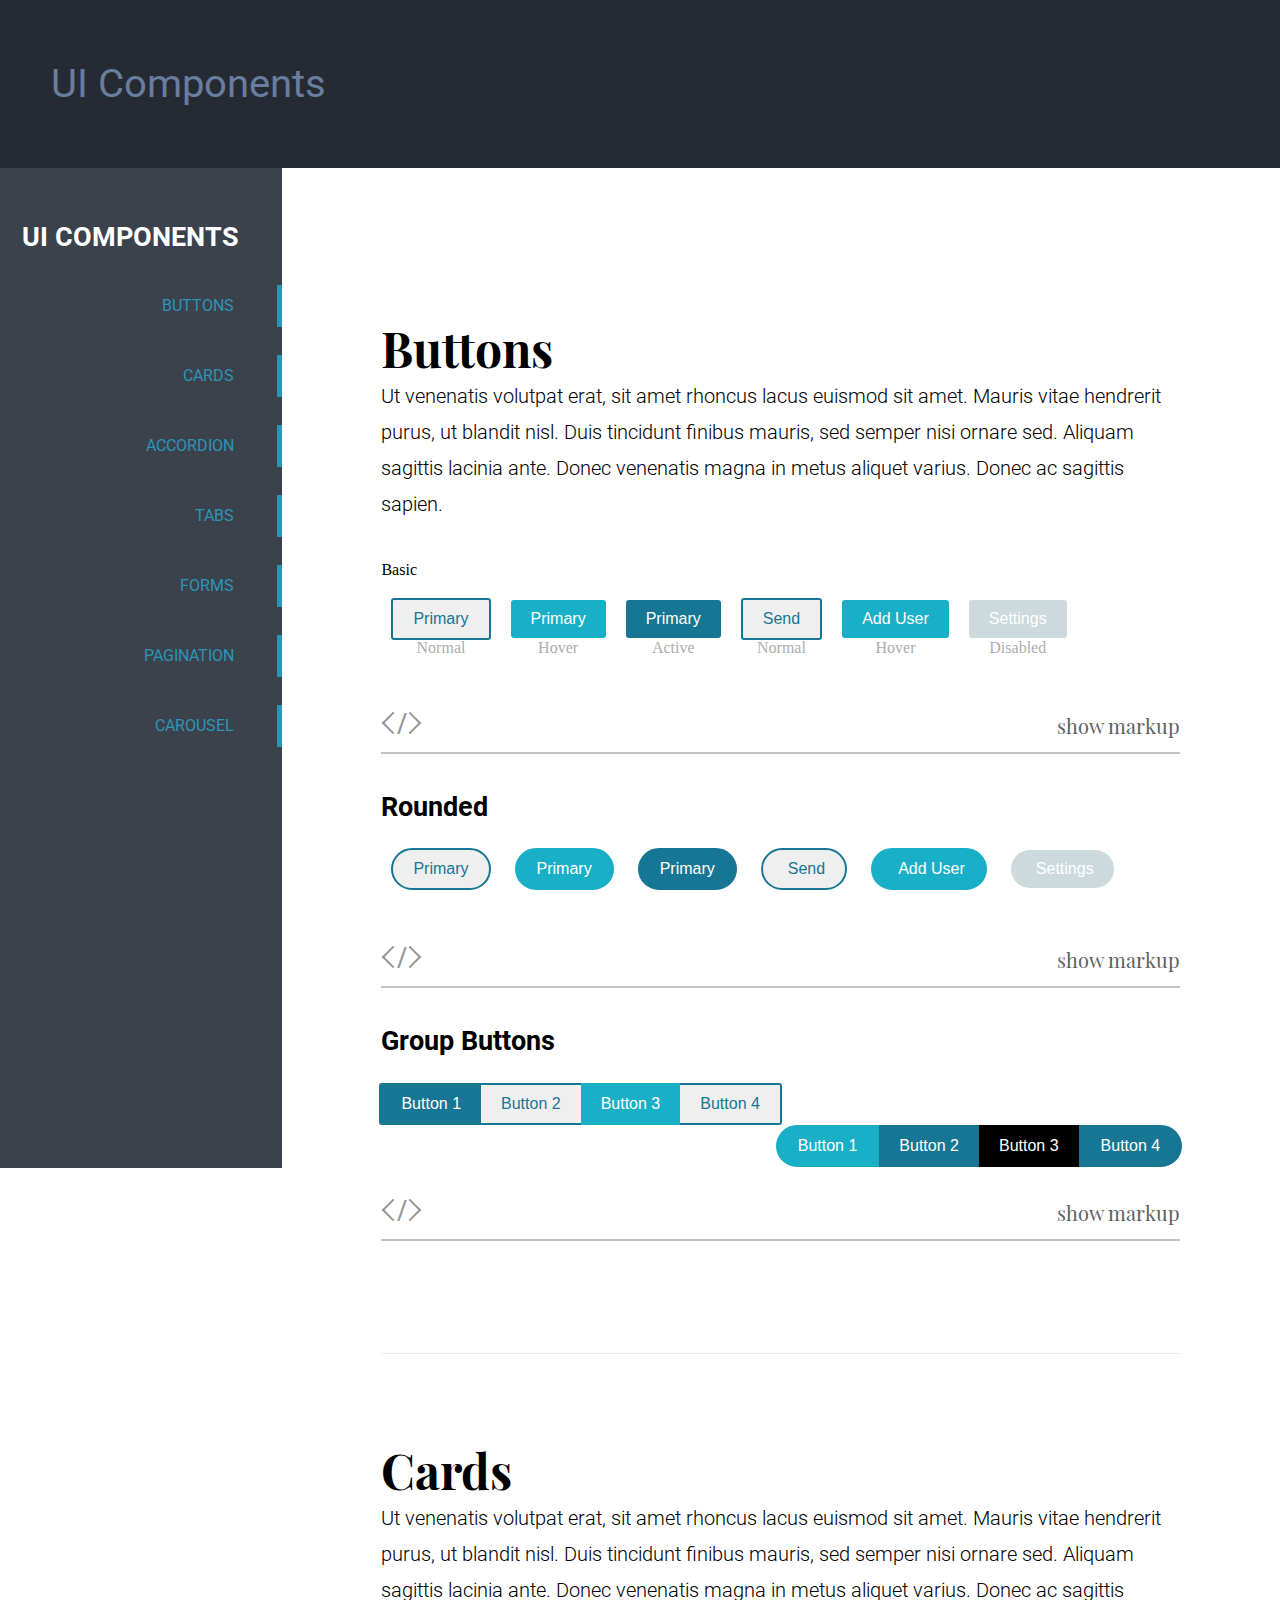
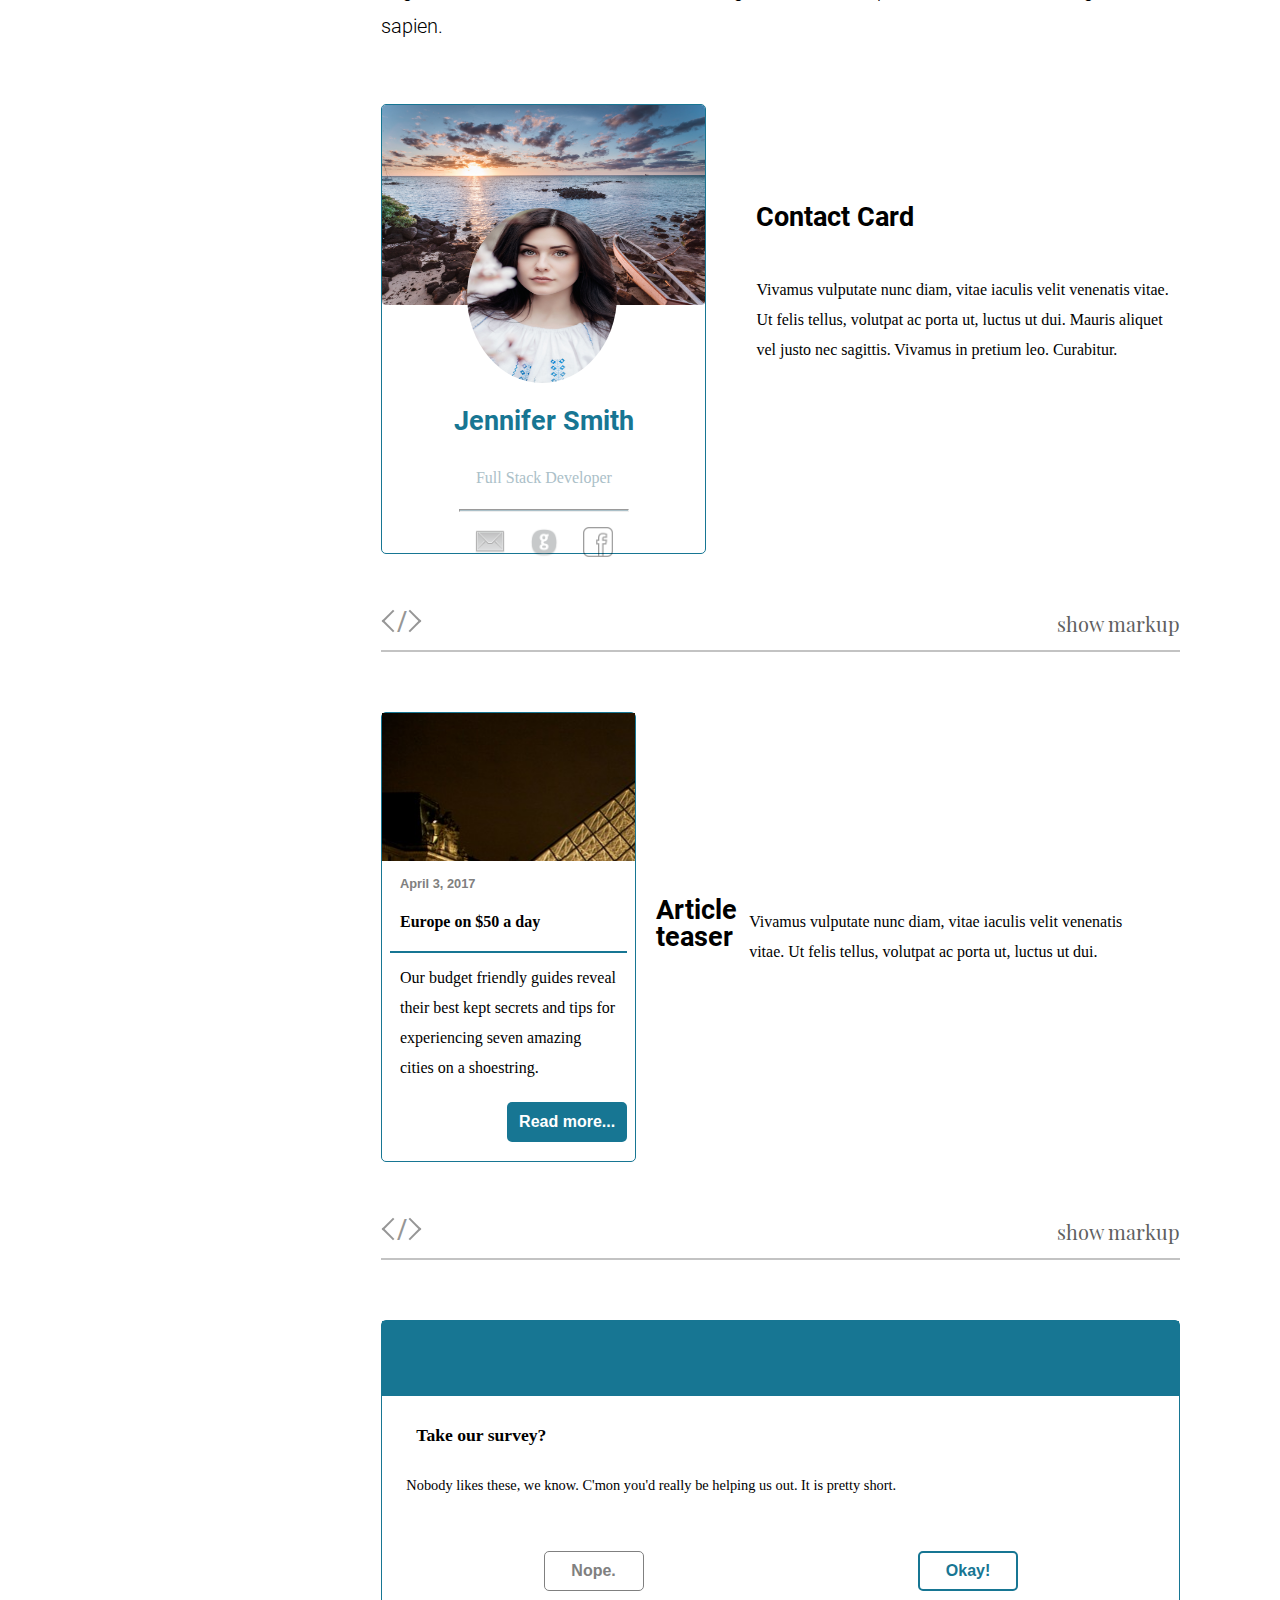
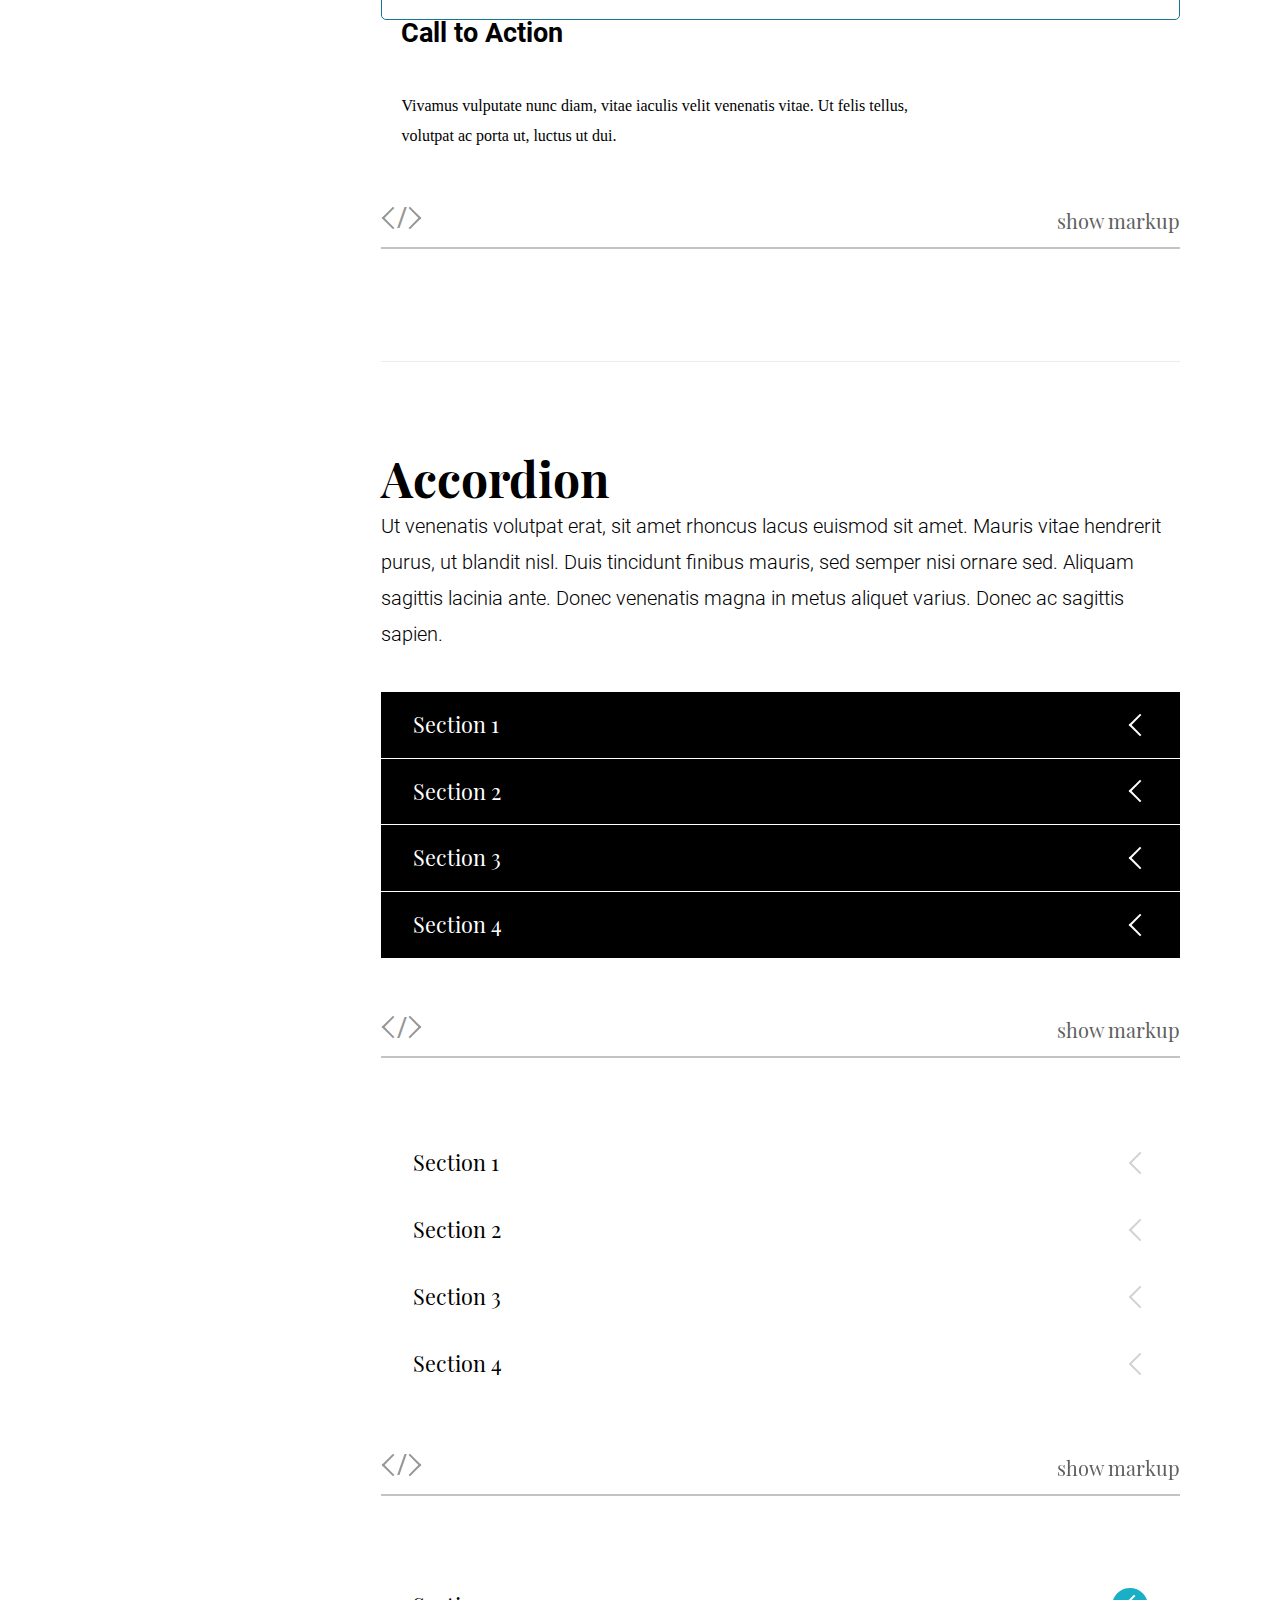
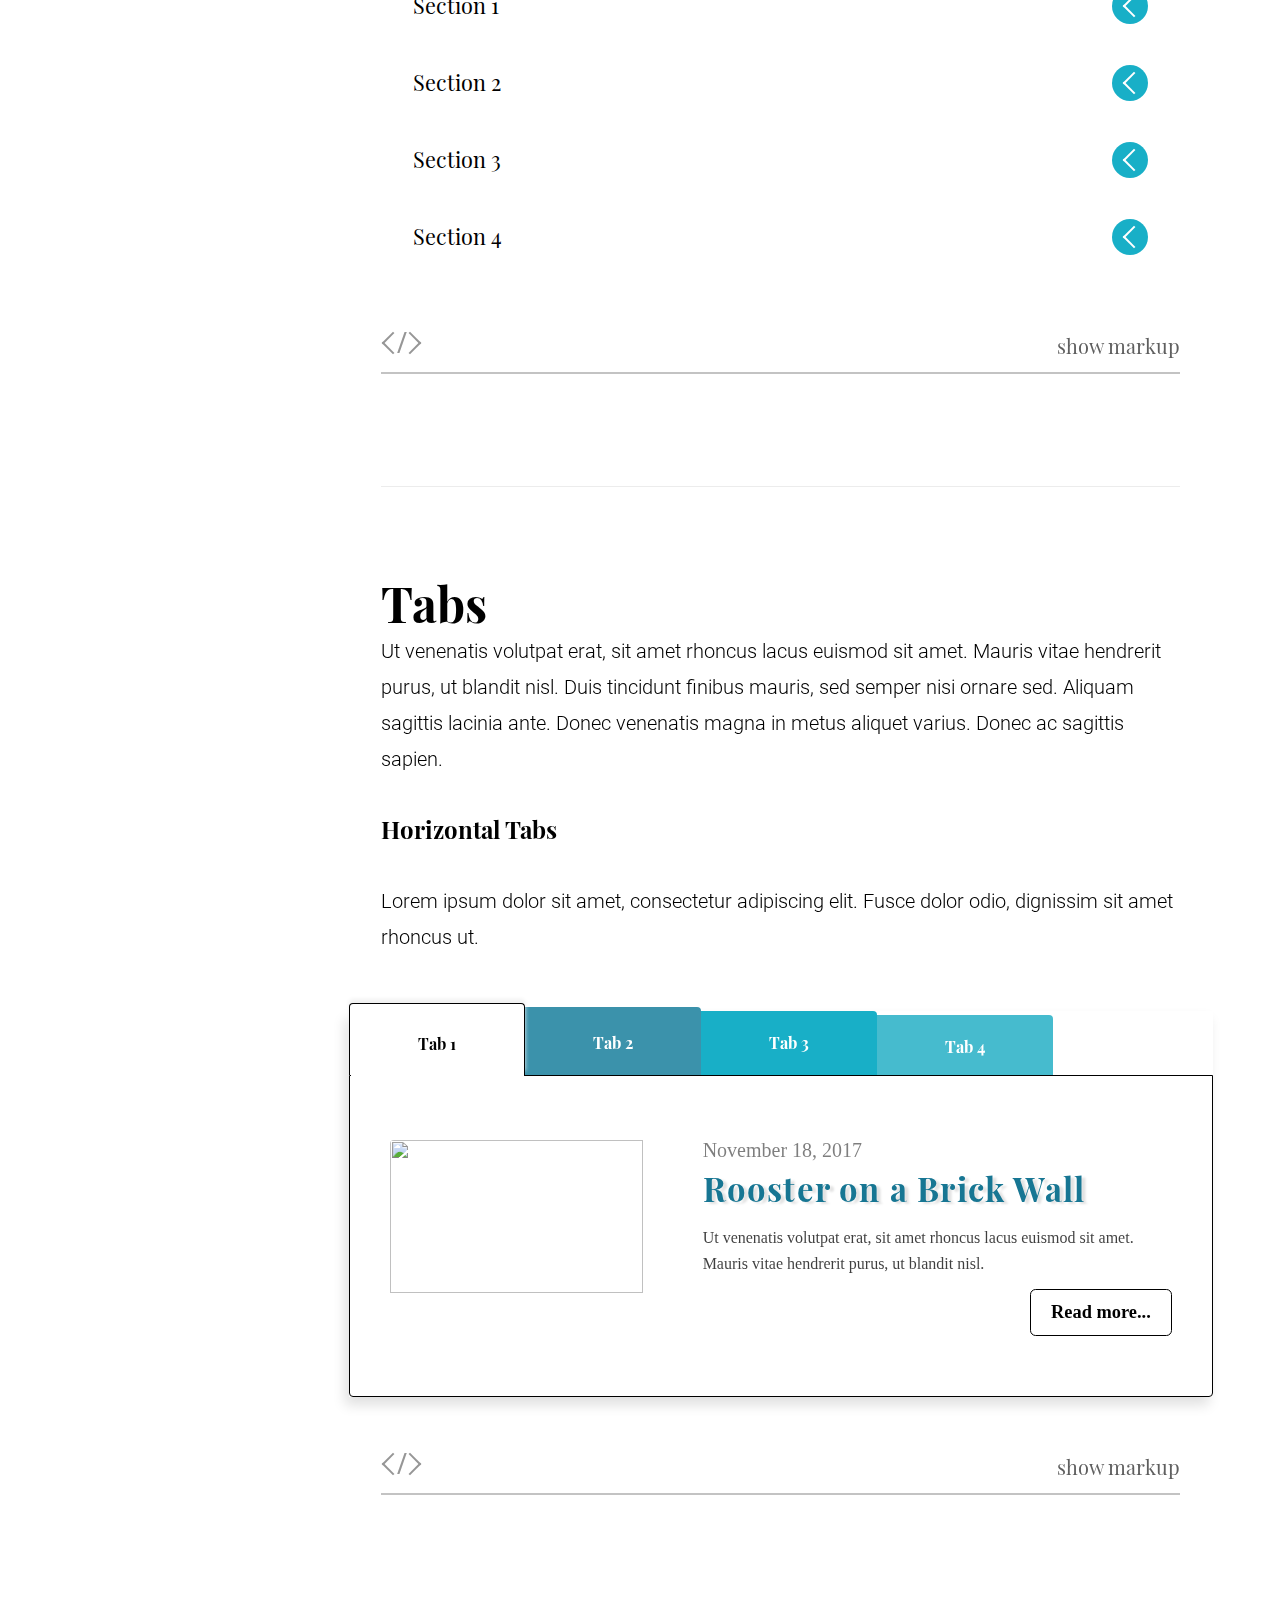
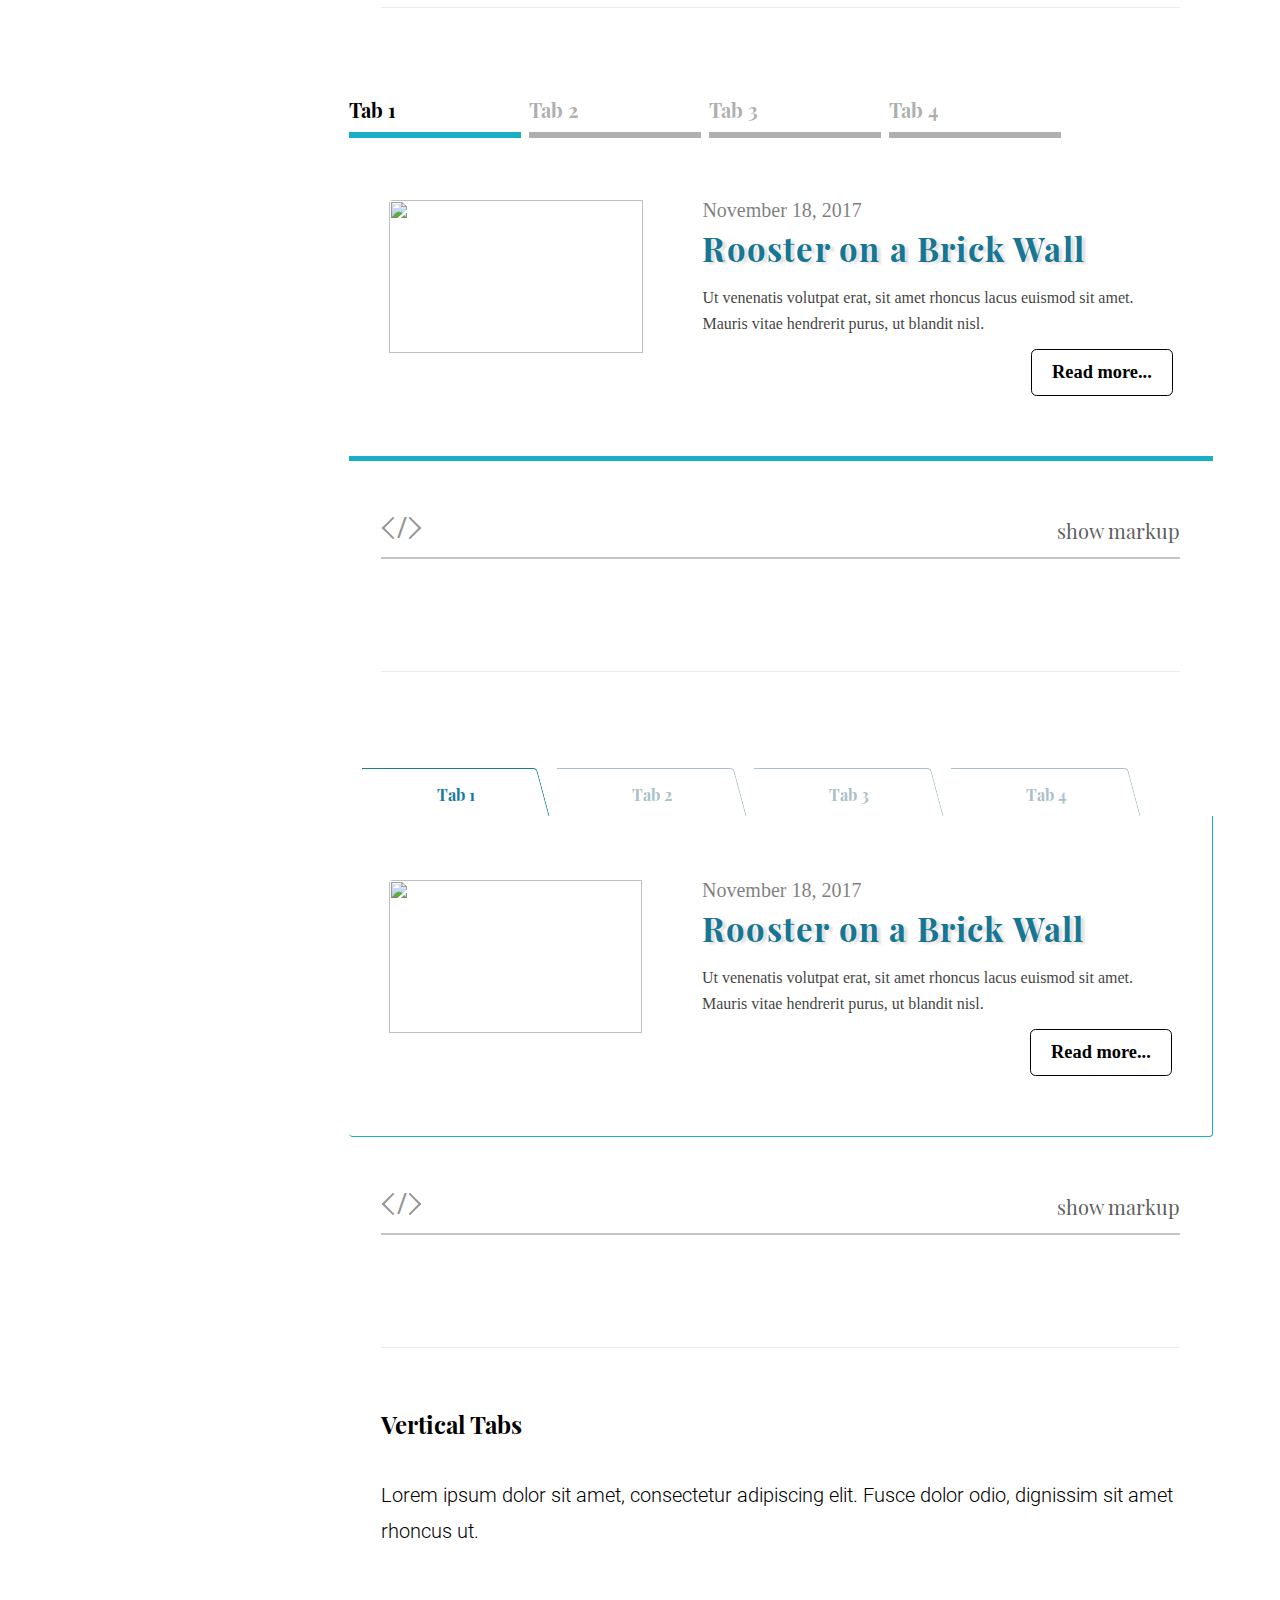
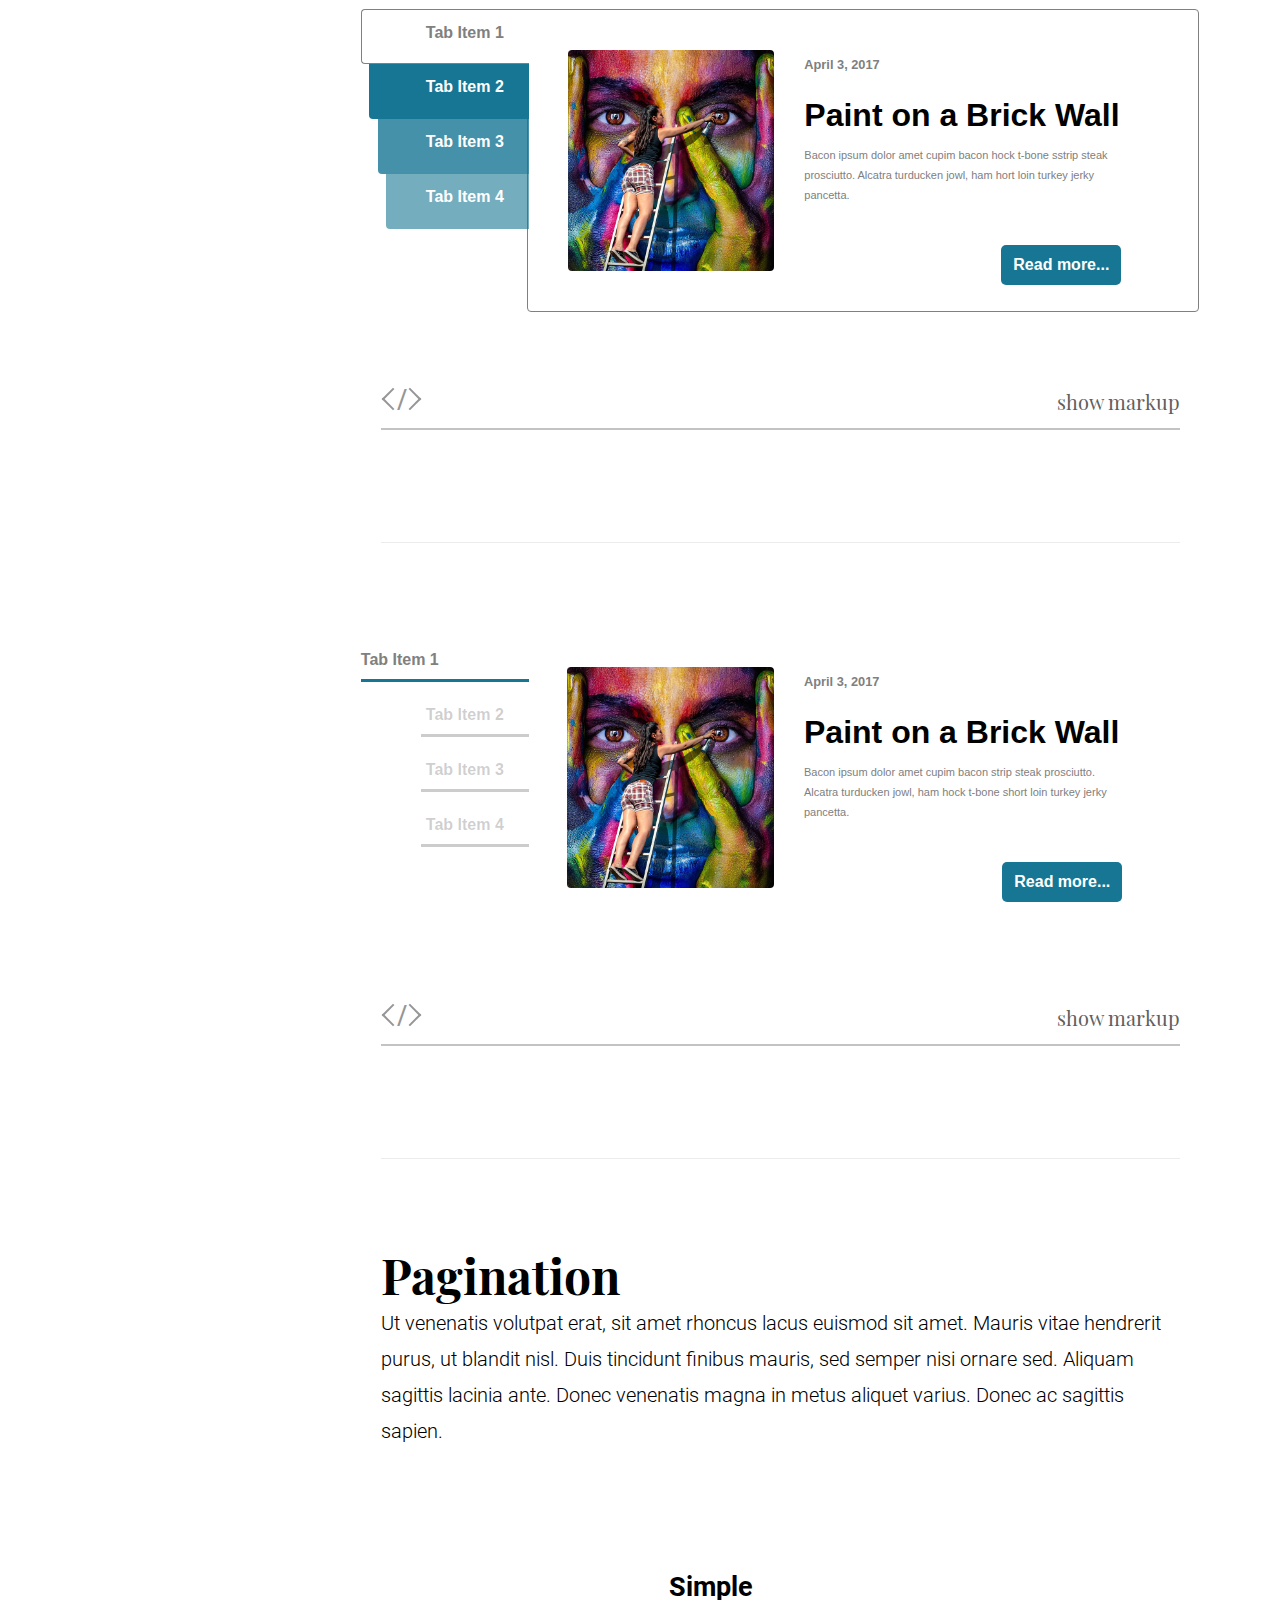
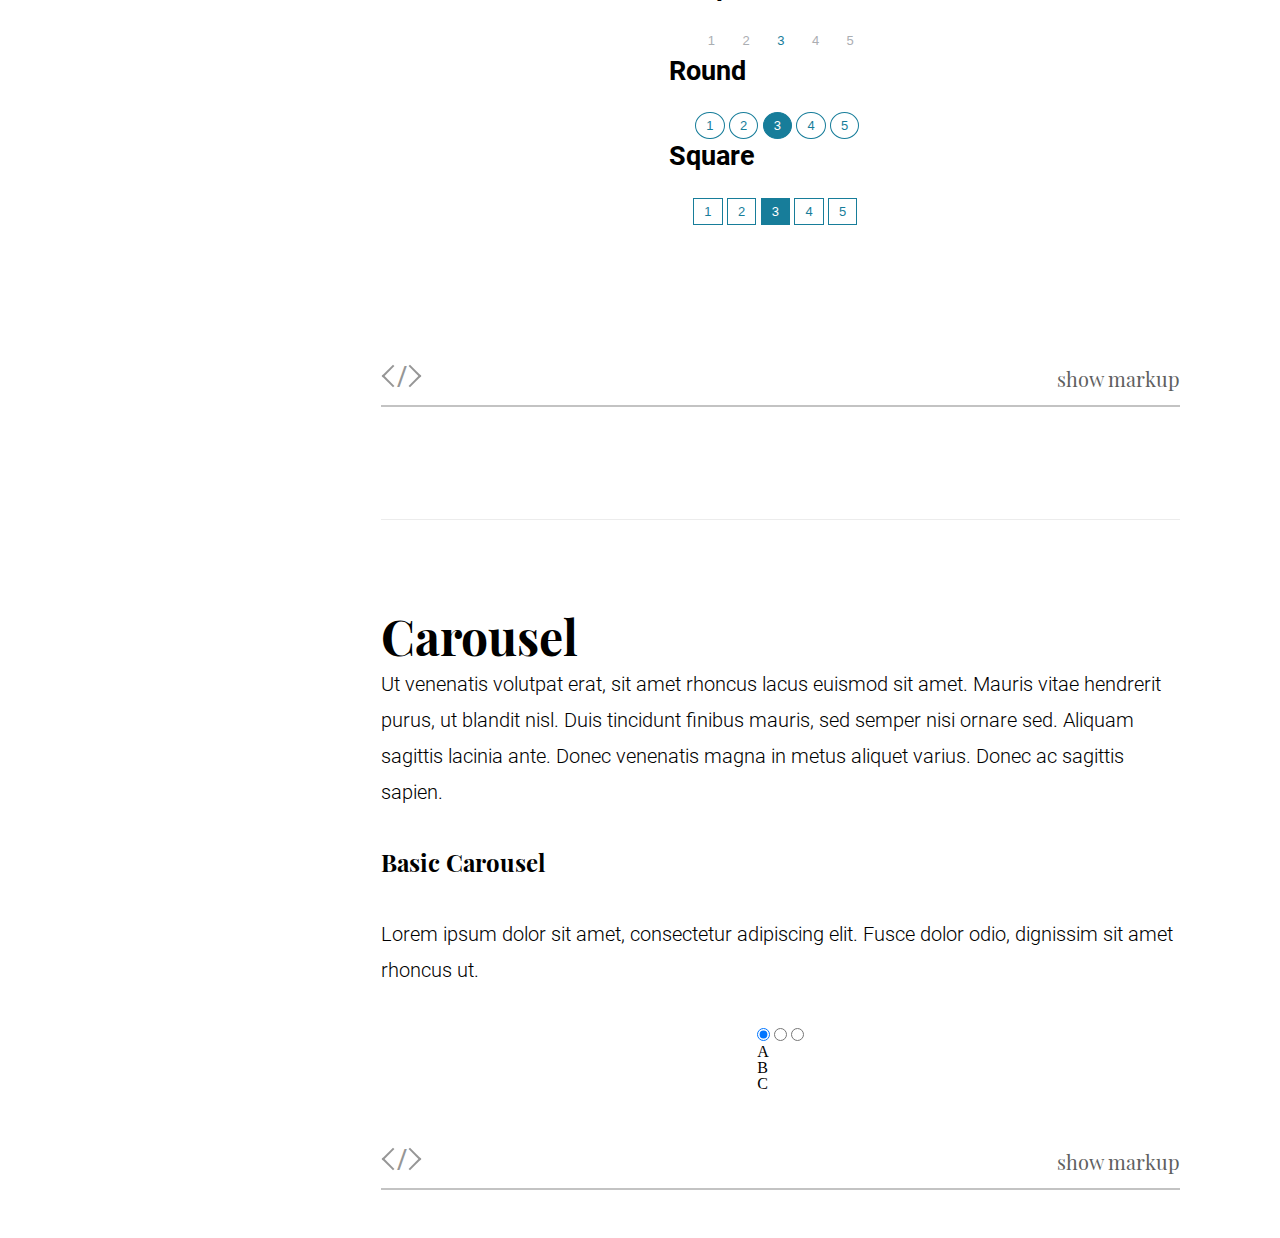
==== commit 72721dfa: "Update JS functionality for tabs and accordion component. Update carousel functionality to accomodat" ====
--- a/index.html
+++ b/index.html
@@ -152,7 +152,7 @@
 				    	<button class="btn-normal-1">Button 2</button>
 				    	<button class="btn-hover-1">Button 3</button>
 				    	<button class="btn-normal-1">Button 4</button>
-				    </div>	    
+				    </div>
 			  	</div>
 			  	<div class="bottom-divider">
 							<div class="codeIcon">
@@ -309,7 +309,6 @@
 				</div>
 				<div class="accordion">
 					<div class="accordion__item">
-						<input type="checkbox" name="section--1" id="section--1">
 						<label class="accordion__title">
 							Section 1
 							<div class="arrow left"></div>
@@ -328,7 +327,6 @@
 						</div>
 					</div>
 					<div class="accordion__item">
-						<input type="checkbox" name="section--1" id="section--1">
 						<label class="accordion__title">
 							Section 2
 							<div class="arrow left"></div>
@@ -347,7 +345,6 @@
 						</div>
 					</div>
 					<div class="accordion__item">
-						<input type="checkbox" name="section--1" id="section--1">
 						<label class="accordion__title">
 							Section 3
 							<div class="arrow left"></div>
@@ -366,7 +363,6 @@
 						</div>
 					</div>
 					<div class="accordion__item">
-						<input type="checkbox" name="section--1" id="section--1">
 						<label class="accordion__title">
 							Section 4
 							<div class="arrow left"></div>
@@ -397,7 +393,6 @@
 			<section class="section--borderless section">
 				<div class="accordion">
 					<div class="accordion__item">
-						<input type="checkbox" name="section--1" id="section--1">
 						<label class="accordion__title--white--borderless accordion__title">
 							<div class="accordion__title-text">Section 1</div>
 							<div class="arrow left"></div>
@@ -416,7 +411,6 @@
 						</div>
 					</div>
 					<div class="accordion__item">
-						<input type="checkbox" name="section--1" id="section--1">
 						<label class="accordion__title--white--borderless accordion__title">
 							<div class="accordion__title-text">Section 2</div>
 							<div class="arrow left"></div>
@@ -435,7 +429,6 @@
 						</div>
 					</div>
 					<div class="accordion__item">
-						<input type="checkbox" name="section--1" id="section--1">
 						<label class="accordion__title--white--borderless accordion__title">
 							<div class="accordion__title-text">Section 3</div>
 							<div class="arrow left"></div>
@@ -454,7 +447,6 @@
 						</div>
 					</div>
 					<div class="accordion__item">
-						<input type="checkbox" name="section--1" id="section--1">
 						<label class="accordion__title--white--borderless accordion__title">
 							<div class="accordion__title-text">Section 4</div>
 							<div class="arrow left"></div>
@@ -485,7 +477,6 @@
 			<section class="section--borderless section">
 				<div class="accordion">
 					<div class="accordion__item">
-						<input type="checkbox" name="section--1" id="section--1">
 						<label class="accordion__title--white--borderless accordion__title">
 							<div class="accordion__title-text">Section 1</div>
 							<div class="icon__wrapper--circle">
@@ -506,7 +497,6 @@
 						</div>
 					</div>
 					<div class="accordion__item">
-						<input type="checkbox" name="section--1" id="section--1">
 						<label class="accordion__title--white--borderless accordion__title">
 							<div class="accordion__title-text">Section 2</div>
 							<div class="icon__wrapper--circle">
@@ -527,7 +517,6 @@
 						</div>
 					</div>
 					<div class="accordion__item">
-						<input type="checkbox" name="section--1" id="section--1">
 						<label class="accordion__title--white--borderless accordion__title">
 							<div class="accordion__title-text">Section 3</div>
 							<div class="icon__wrapper--circle">
@@ -548,7 +537,6 @@
 						</div>
 					</div>
 					<div class="accordion__item">
-						<input type="checkbox" name="section--1" id="section--1">
 						<label class="accordion__title--white--borderless accordion__title">
 							<div class="accordion__title-text">Section 4</div>
 							<div class="icon__wrapper--circle">
@@ -1081,7 +1069,7 @@
 			</section>
 			<section class="section">
 				<div class="section__title">Carousel</div>
-				<div class="section__description">Ut venenatis volutpat erat, sit amet rhoncus lacus euismod sit amet. Mauris vitae hendrerit purus, ut blandit nisl. Duis tincidunt finibus mauris, sed semper nisi ornare sed. Aliquam sagittis lacinia ante. Donec venenatis magna in metus aliquet varius. Donec ac sagittis sapien. 
+				<div class="section__description">Ut venenatis volutpat erat, sit amet rhoncus lacus euismod sit amet. Mauris vitae hendrerit purus, ut blandit nisl. Duis tincidunt finibus mauris, sed semper nisi ornare sed. Aliquam sagittis lacinia ante. Donec venenatis magna in metus aliquet varius. Donec ac sagittis sapien.
 				</div>
 				<div class="section__sub-title">Basic Carousel</div>
 				<div class="section__description">Lorem ipsum dolor sit amet, consectetur adipiscing elit. Fusce dolor odio, dignissim sit amet rhoncus ut.
@@ -1125,6 +1113,6 @@
 		  	</div>
 		  </section>
 		</div>
-</body>
-
-</html>+		<script src="Accordion/accordion.js"></script>
+	</body>
+</html>
--- a/Accordion/accordion.css
+++ b/Accordion/accordion.css
@@ -1,3 +1,4 @@
+@import "../Fonts/fonts.css";
 
 .accordion {
 	max-width: 60rem;
@@ -14,20 +15,19 @@
 	border-right: 0.05rem solid black;
 	border-left: 0.05rem solid black;
 	opacity: 0;
-	-webkit-transition: 0.25s ease-in-out;
-	-moz-transition: 0.25s ease-in-out;
-	-ms-transition: 0.25s ease-in-out;
-	-o-transition: 0.25s ease-in-out;
-	transition: 0.25s ease-in-out;
+	-webkit-transition: 0.25s all ease-in-out;
+	-moz-transition: 0.25s all ease-in-out;
+	-ms-transition: 0.25s all ease-in-out;
+	-o-transition: 0.25s all ease-in-out;
+	transition: 0.25s all ease-in-out;
 }
 
 .accordion__panel * {
-	opacity: 0;
-	transition: 0.25s ease-in-out;
+	transition: 0.25s opacity ease-in-out;
 }
 
 .accordion__panel > .accordion__panel-item:nth-child(2) {
-	margin-left: 1.5rem;
+	padding-left: 1.5rem;
 }
 
 .accordion__panel--black {
@@ -44,24 +44,22 @@
   font-size: 1.85rem;
   line-height: 2rem;
   padding-bottom: 0.5rem;
-  margin-bottom: 0.5rem; 
+  margin-bottom: 0.5rem;
 }
 
 .accordion__panel-item {
 	flex: 1;
-	font-family: "Raleway Light";
+	font-family: "Roboto Light";
 	font-size: 1.15rem;
 	line-height: 1.618rem;
 }
 
 .accordion__panel-item img {
-	height: 0;
-	width: auto;
-	box-shadow: 0.15rem 0.15rem 0.65rem #a5a5a5;	
+	width: 100%;
+	height: auto;
 }
 
 .accordion__panel-text {
-	font-family: "Raleway Light";
 	line-height: 1.85rem;
 }
 
@@ -83,13 +81,38 @@
 	transition: 0.25s ease-in-out;
 }
 
+.accordion__title:hover {
+	cursor: pointer;
+	background: #4a4a4a;
+}
+
+.accordion__title.active {
+	background: #4a4a4a;
+}
+
+.accordion__title.active + .accordion__panel {
+	max-height: 60rem;
+	padding: 2.5rem 1rem;
+	opacity: 1;
+}
+
+.accordion__title.active + .accordion__panel * {
+	opacity: 1;
+}
+
 .accordion__title--white--borderless {
 	background: white;
 	color: black;
 }
 
+.accordion__title--white--borderless:hover,
+.accordion__title--white--borderless.active {
+	background: white;
+	box-shadow: inset -0.25rem -0.25rem 0.25rem #F1F1F0, inset 0.25rem 0.25rem 0.75rem #f1f1f1;
+}
+
 .accordion__title--white--borderless .arrow.left {
-	border-color: #0000002e;	
+	border-color: #0000002e;
 }
 
 .accordion__title--white--borderless + .accordion__panel {
@@ -99,7 +122,7 @@
 .accordion__title-text {
 	margin-right: 1.5rem;
 }
-
+/*
 .accordion input[type="checkbox"] {
 	-webkit-appearance: none;
 	position: absolute;
@@ -123,6 +146,7 @@
 	background: #0000001a;
 }
 
+/*
 .accordion input[type="checkbox"]:checked + .accordion__title + .accordion__panel {
 	max-height: 18rem;
 	padding: 2.5rem 6rem;
@@ -133,7 +157,7 @@
 	opacity: 1;
 }
 
-.accordion input[type="checkbox"]:checked + .accordion__title  + .accordion__panel .accordion__panel-item img {
+.accordion input[type="checkbox"]:checked + .accordion__title  + .accordion__panel  {
 	height: 100%;
 }
 
@@ -148,5 +172,6 @@
 
 .accordion input[type="checkbox"]:checked + .accordion__title > .icon__wrapper--circle {
 	-webkit-transform: rotate(-90deg);
-	transform: rotate(-90deg);	
+	transform: rotate(-90deg);
 }
+*/
--- a/Base/base.css
+++ b/Base/base.css
@@ -96,10 +96,10 @@
 	display: flex;
 	flex-direction: column;
 	justify-content: center;
-	align-items: flex-start;
+	align-items: center;
   margin: 4em 10% 0;
   padding: 4rem 0 0.5rem 0;
-  border-top: 0.5rem solid #ececec;
+  border-top: 0.05rem solid #ececec;
 }
 
 .section__sub-title {
@@ -138,7 +138,7 @@
 	font-family: "Playfair Display Bold";
 	font-size: 3rem;
 	line-height: 3.618rem;
-	margin-bottom: 2.5rem;
+	margin-top: 1.5rem;
 }
 
 .showMarkup {
@@ -155,4 +155,4 @@
   margin-top: -0.4rem;
   color: #969696;
   font-weight: 800;
-}+}
--- a/Fonts/fonts.css
+++ b/Fonts/fonts.css
@@ -1,24 +1,24 @@
 @font-face {
   font-family: "Playfair Display Bold";
-  src: url("../Fonts/Playfair_Display/PlayfairDisplay-Bold.ttf") format("truetype");
+  src: url("Playfair_Display/PlayfairDisplay-Bold.ttf") format("truetype");
 }
 
 @font-face {
   font-family: "Playfair Display Regular";
-  src: url("../Fonts/Playfair_Display/PlayfairDisplay-Regular.ttf") format("truetype");
+  src: url("Playfair_Display/PlayfairDisplay-Regular.ttf") format("truetype");
 }
 
 @font-face {
   font-family: "Roboto Light";
-  src: url("../Fonts/Roboto/Roboto-Light.ttf") format("truetype");
+  src: url("Roboto/Roboto-Light.ttf") format("truetype");
 }
 
 @font-face {
   font-family: "Roboto Thin";
-  src: url("../Fonts/Roboto/Roboto-Thin.ttf") format("truetype");
+  src: url("Roboto/Roboto-Thin.ttf") format("truetype");
 }
 
 @font-face {
 	font-family: "Roboto Bold";
-	src: url("../Fonts/Roboto/Roboto-Bold.ttf") format("truetype");
-}+	src: url("Roboto/Roboto-Bold.ttf") format("truetype");
+}
